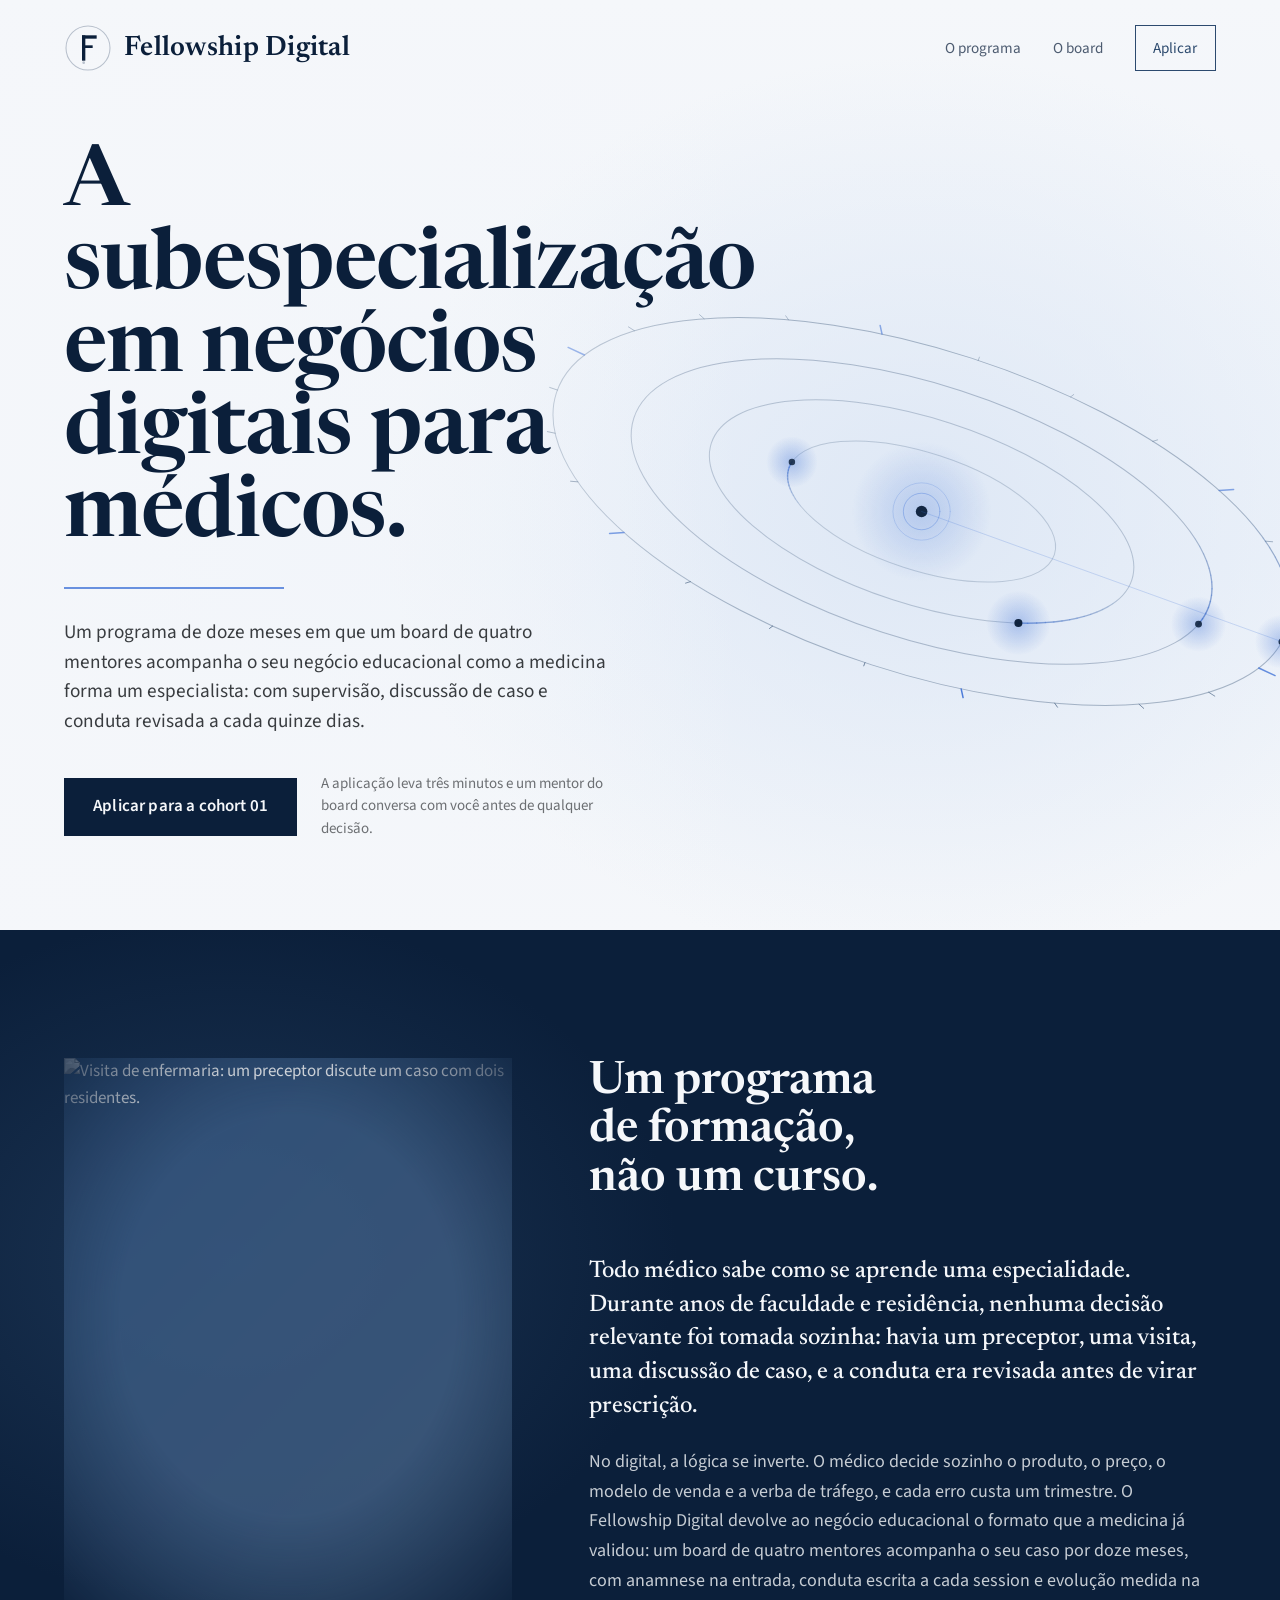
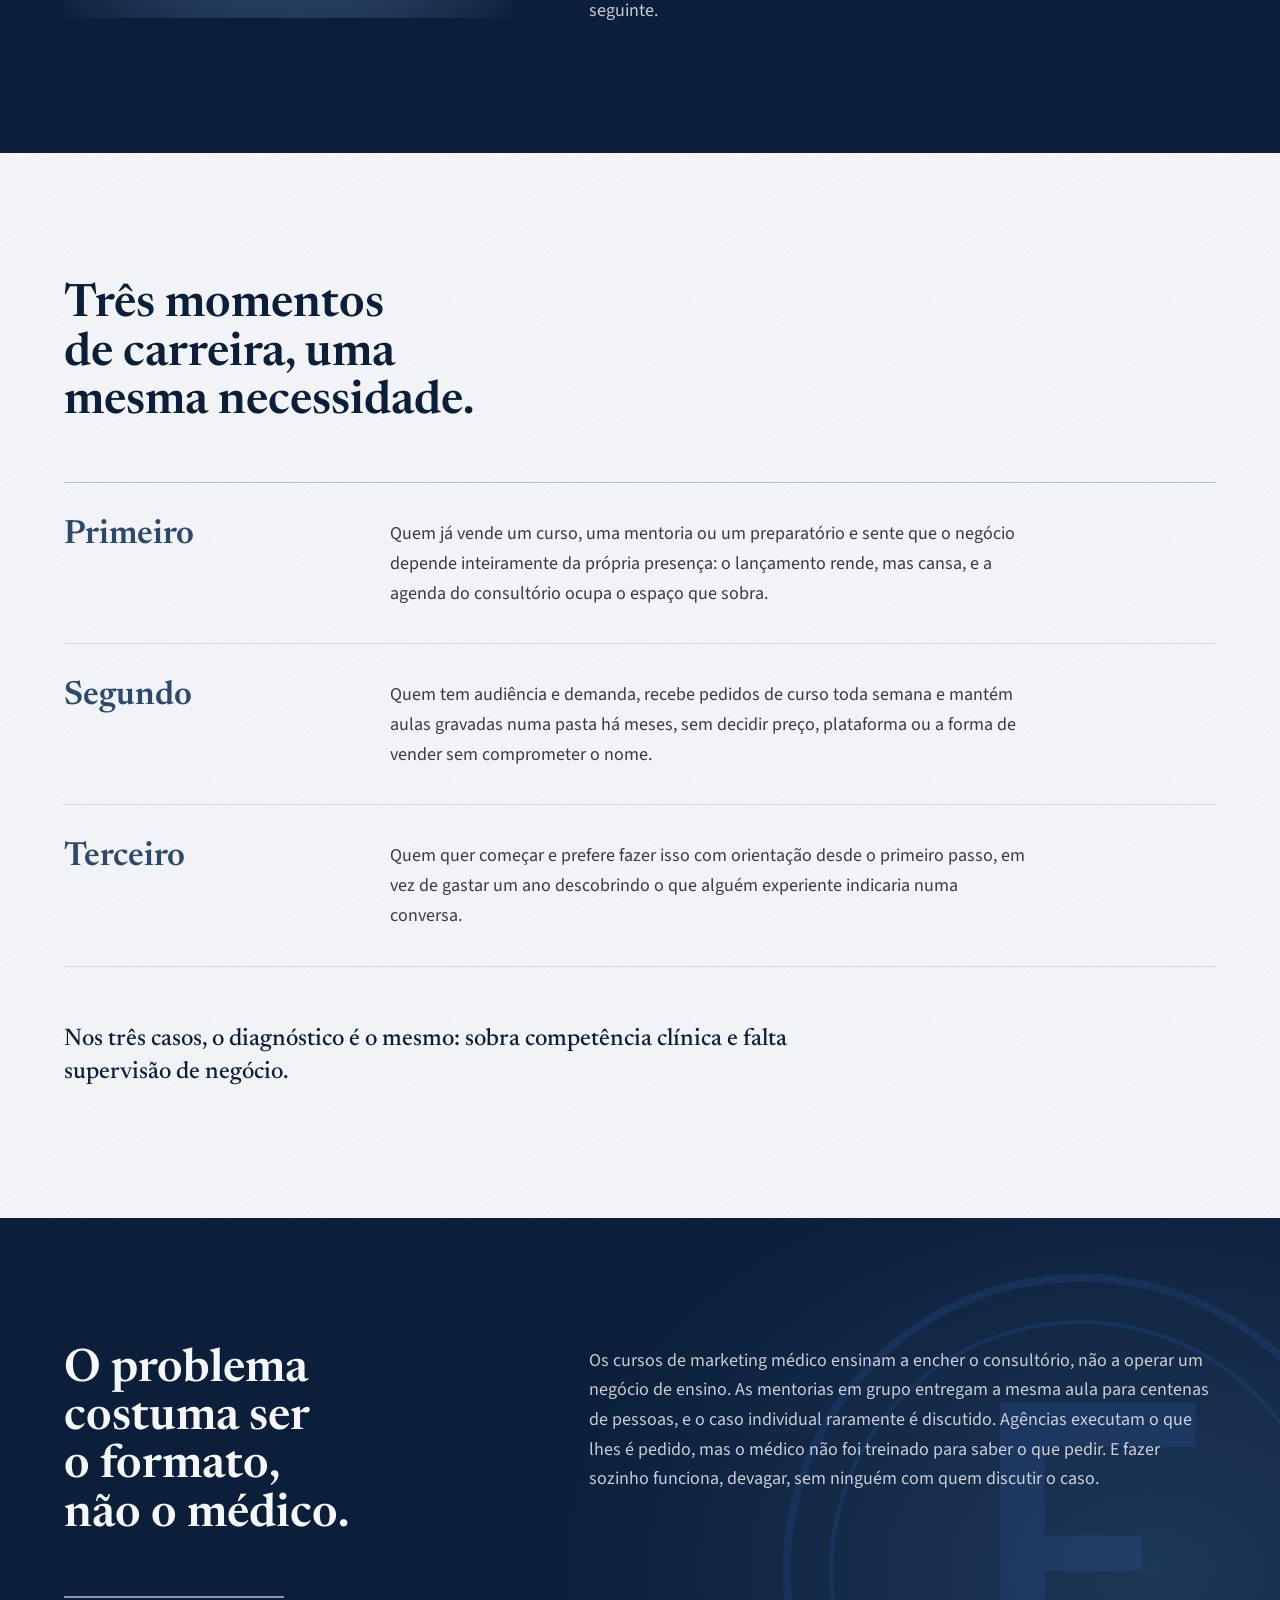
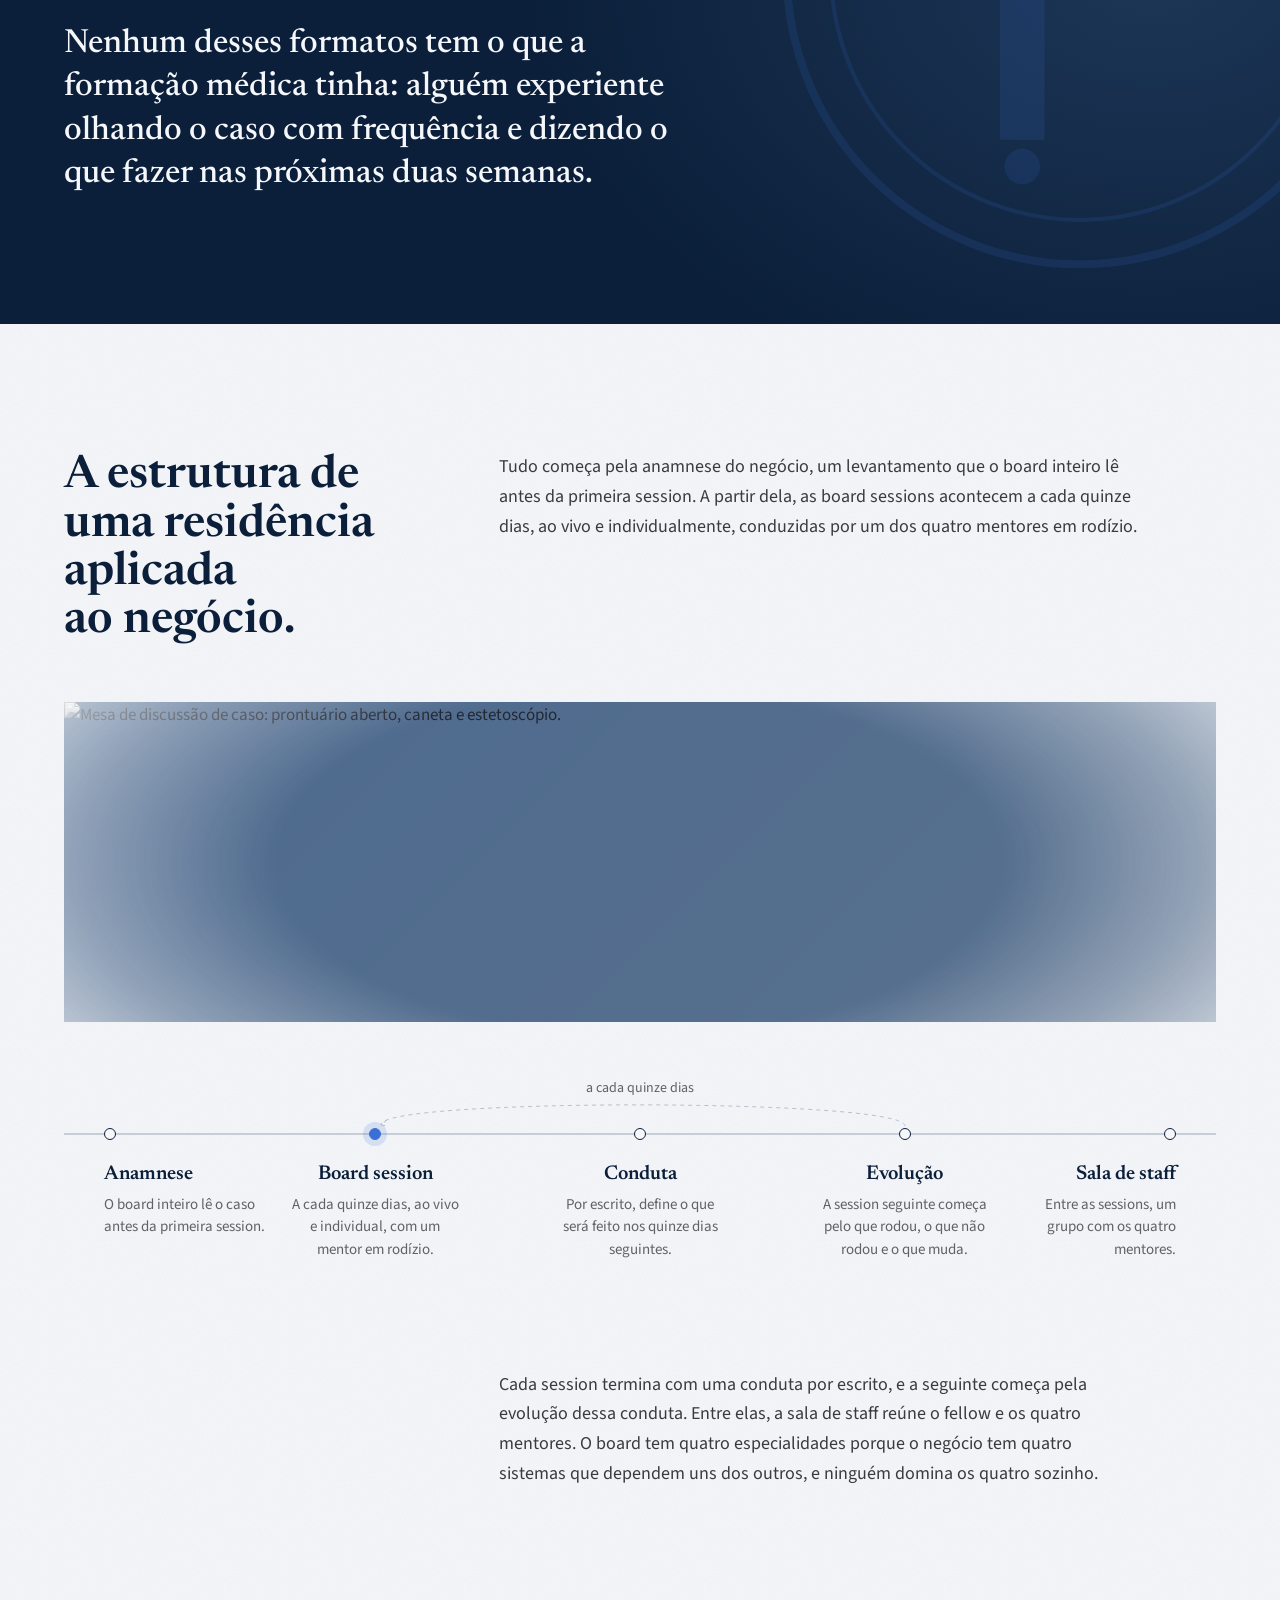
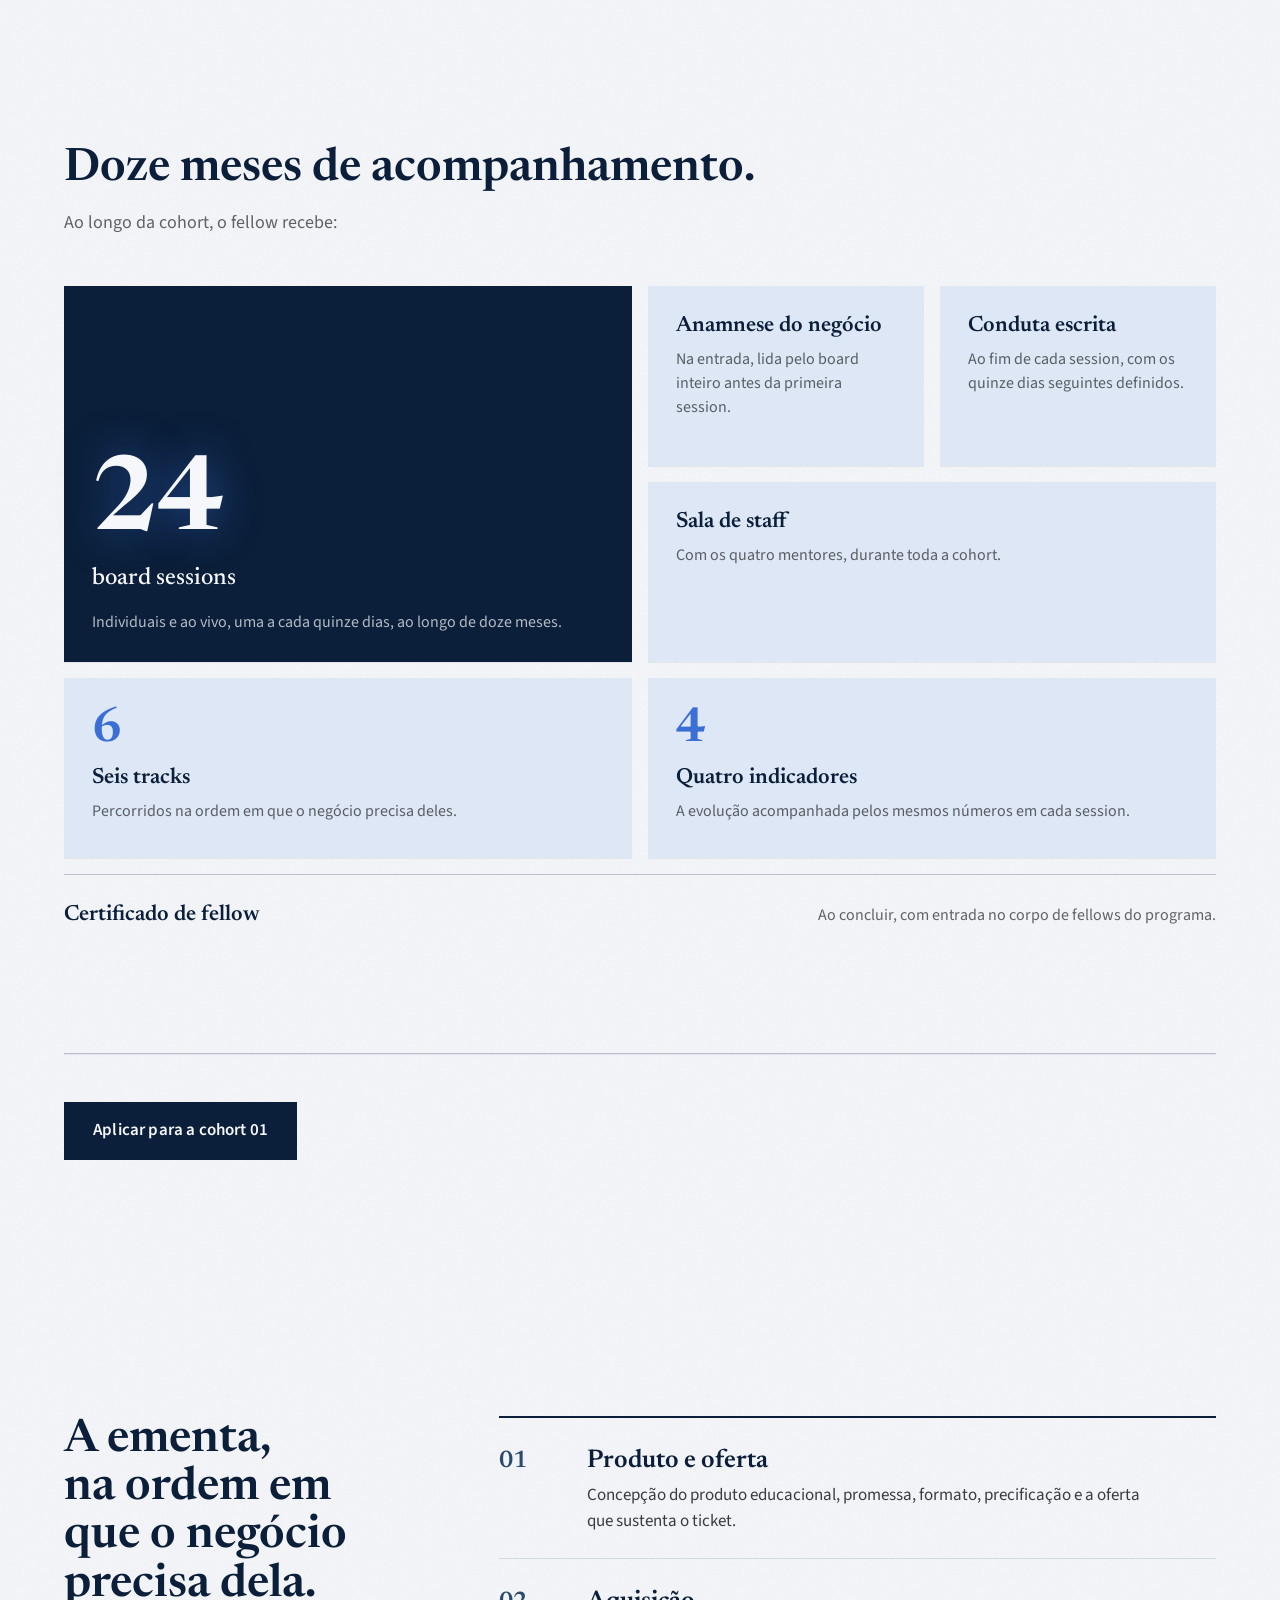
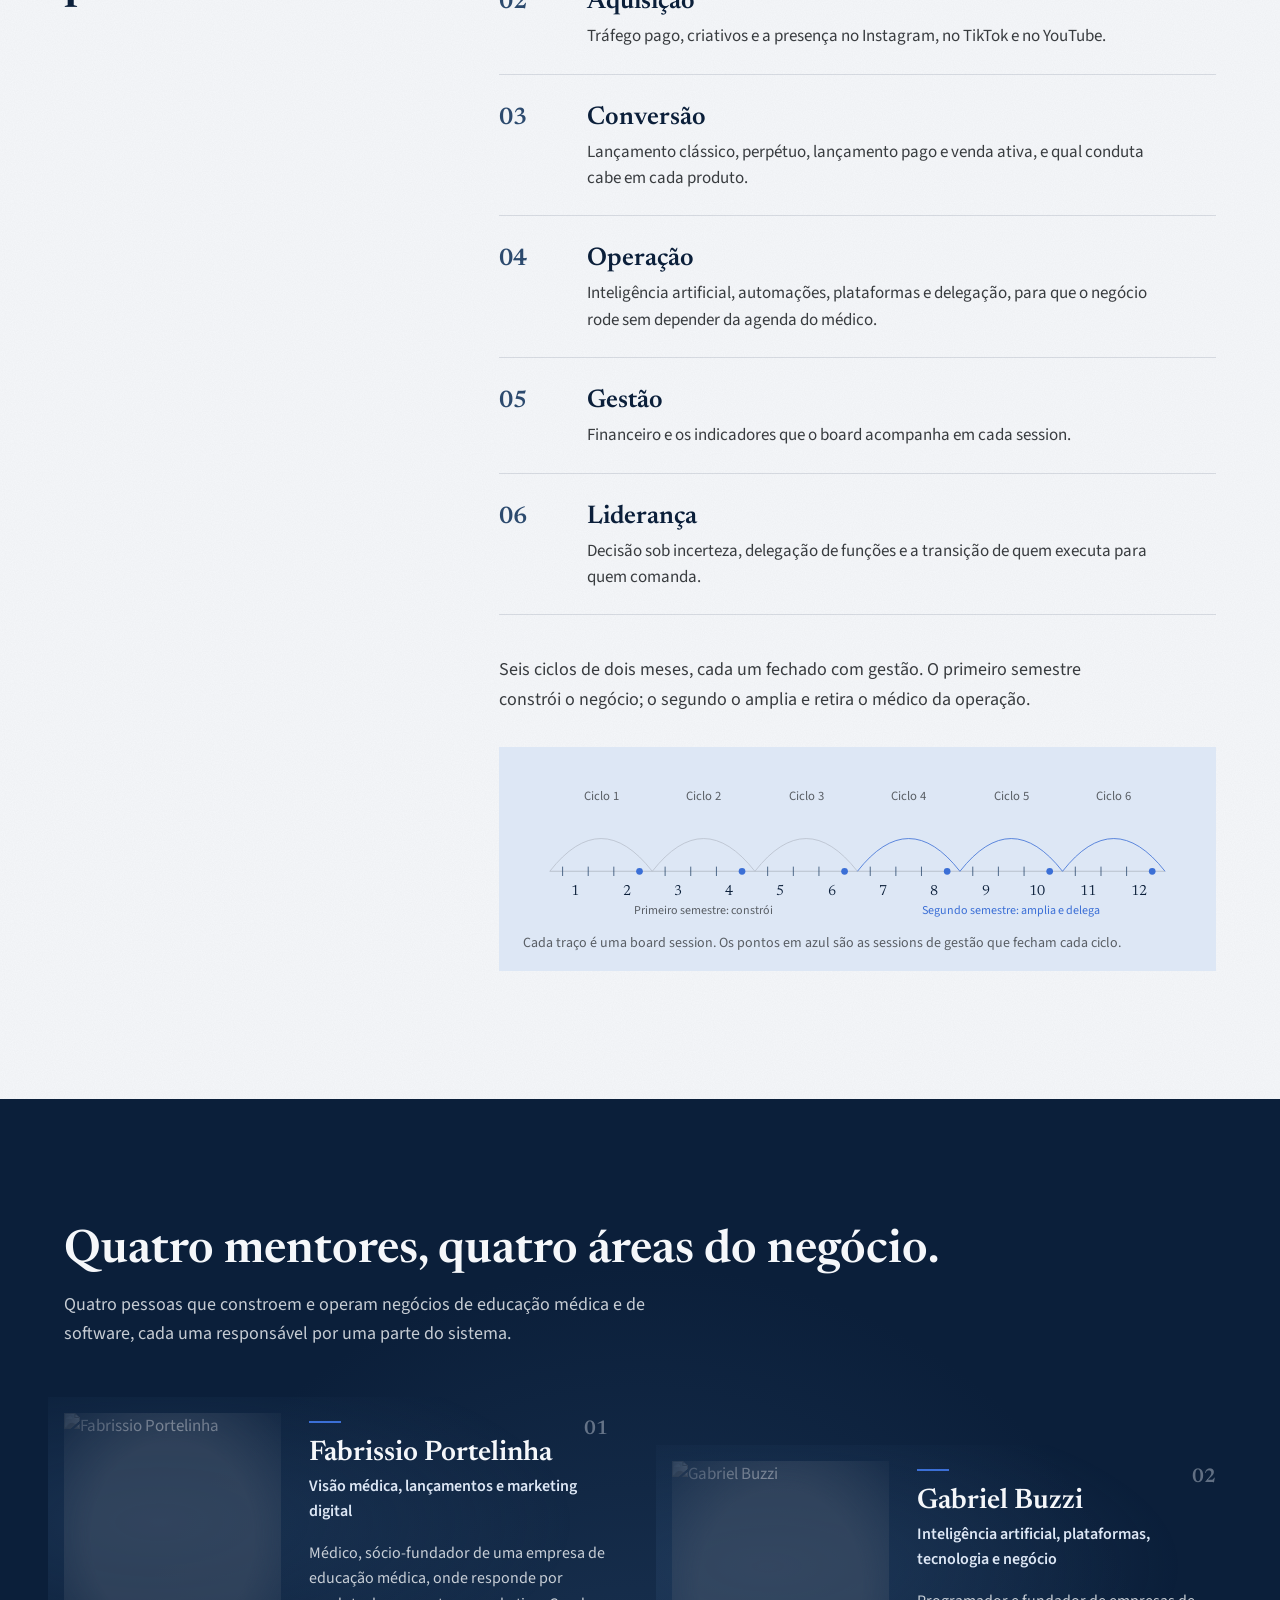
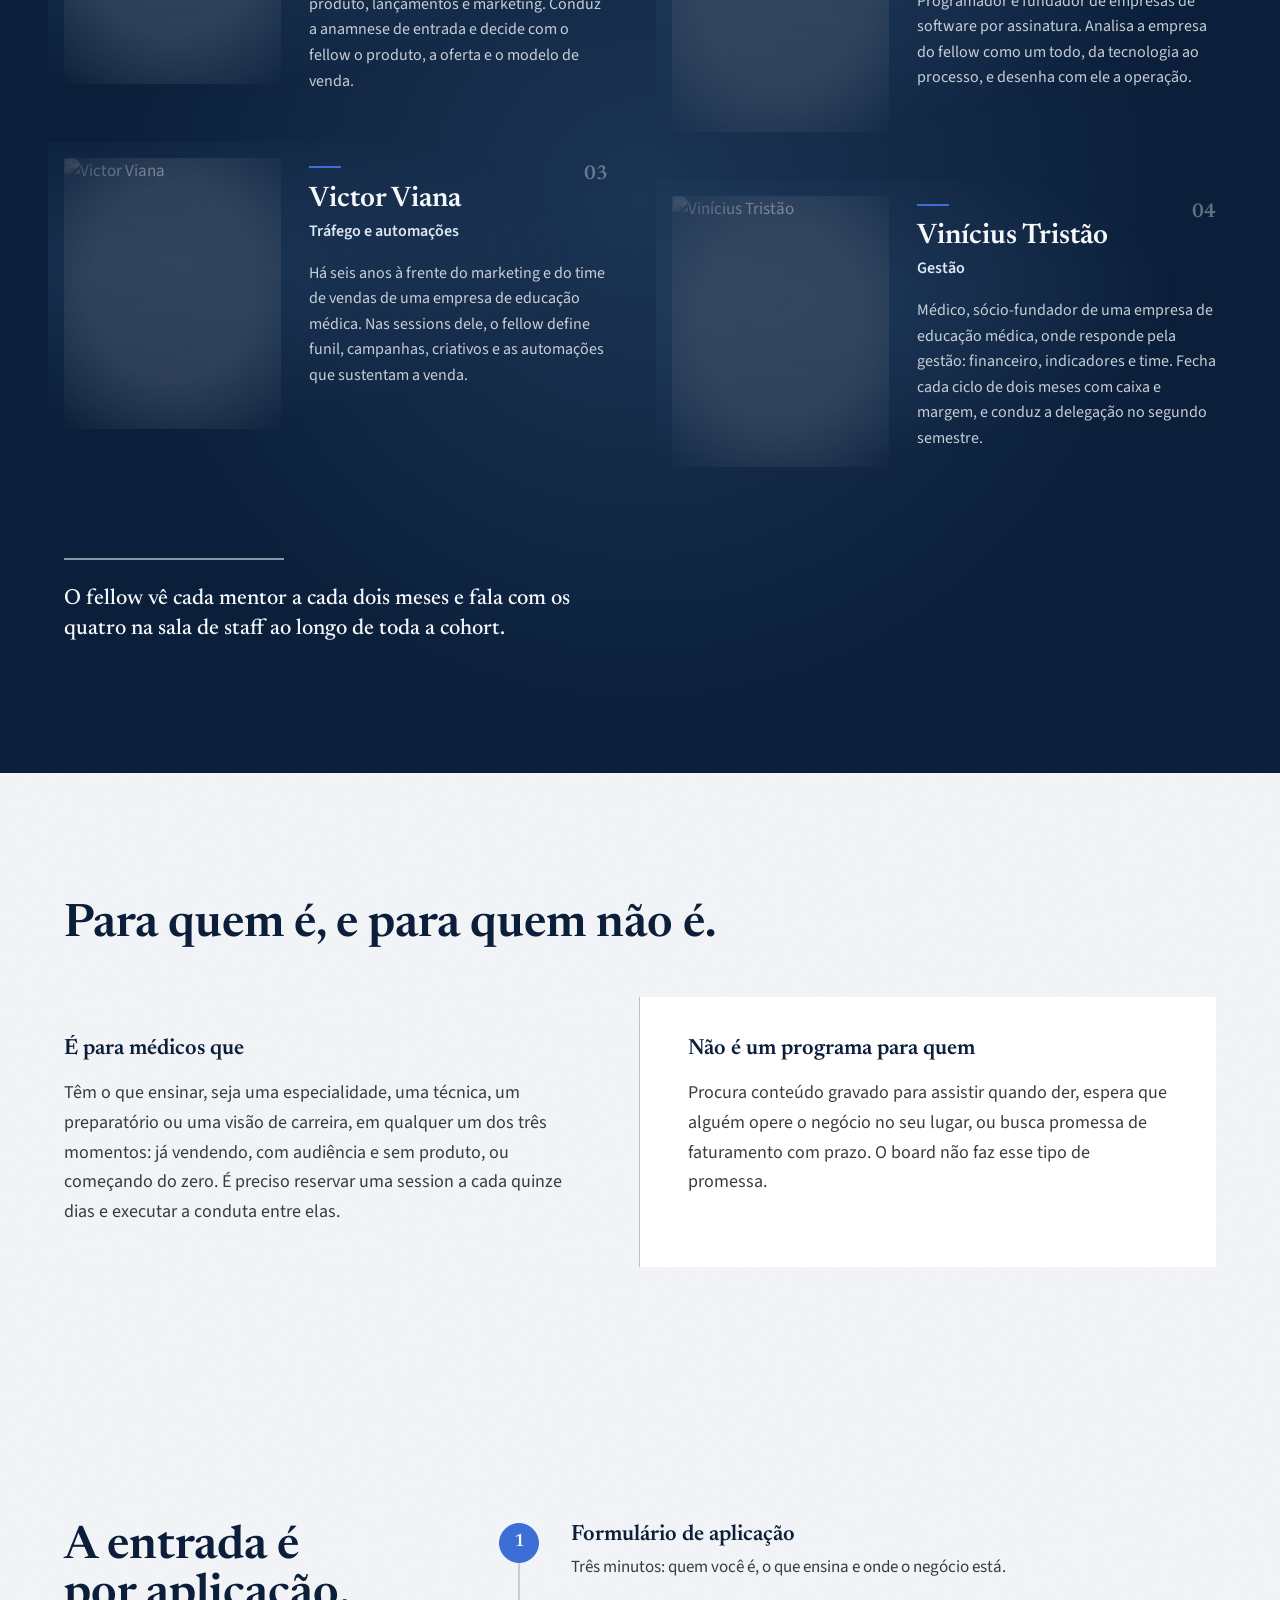
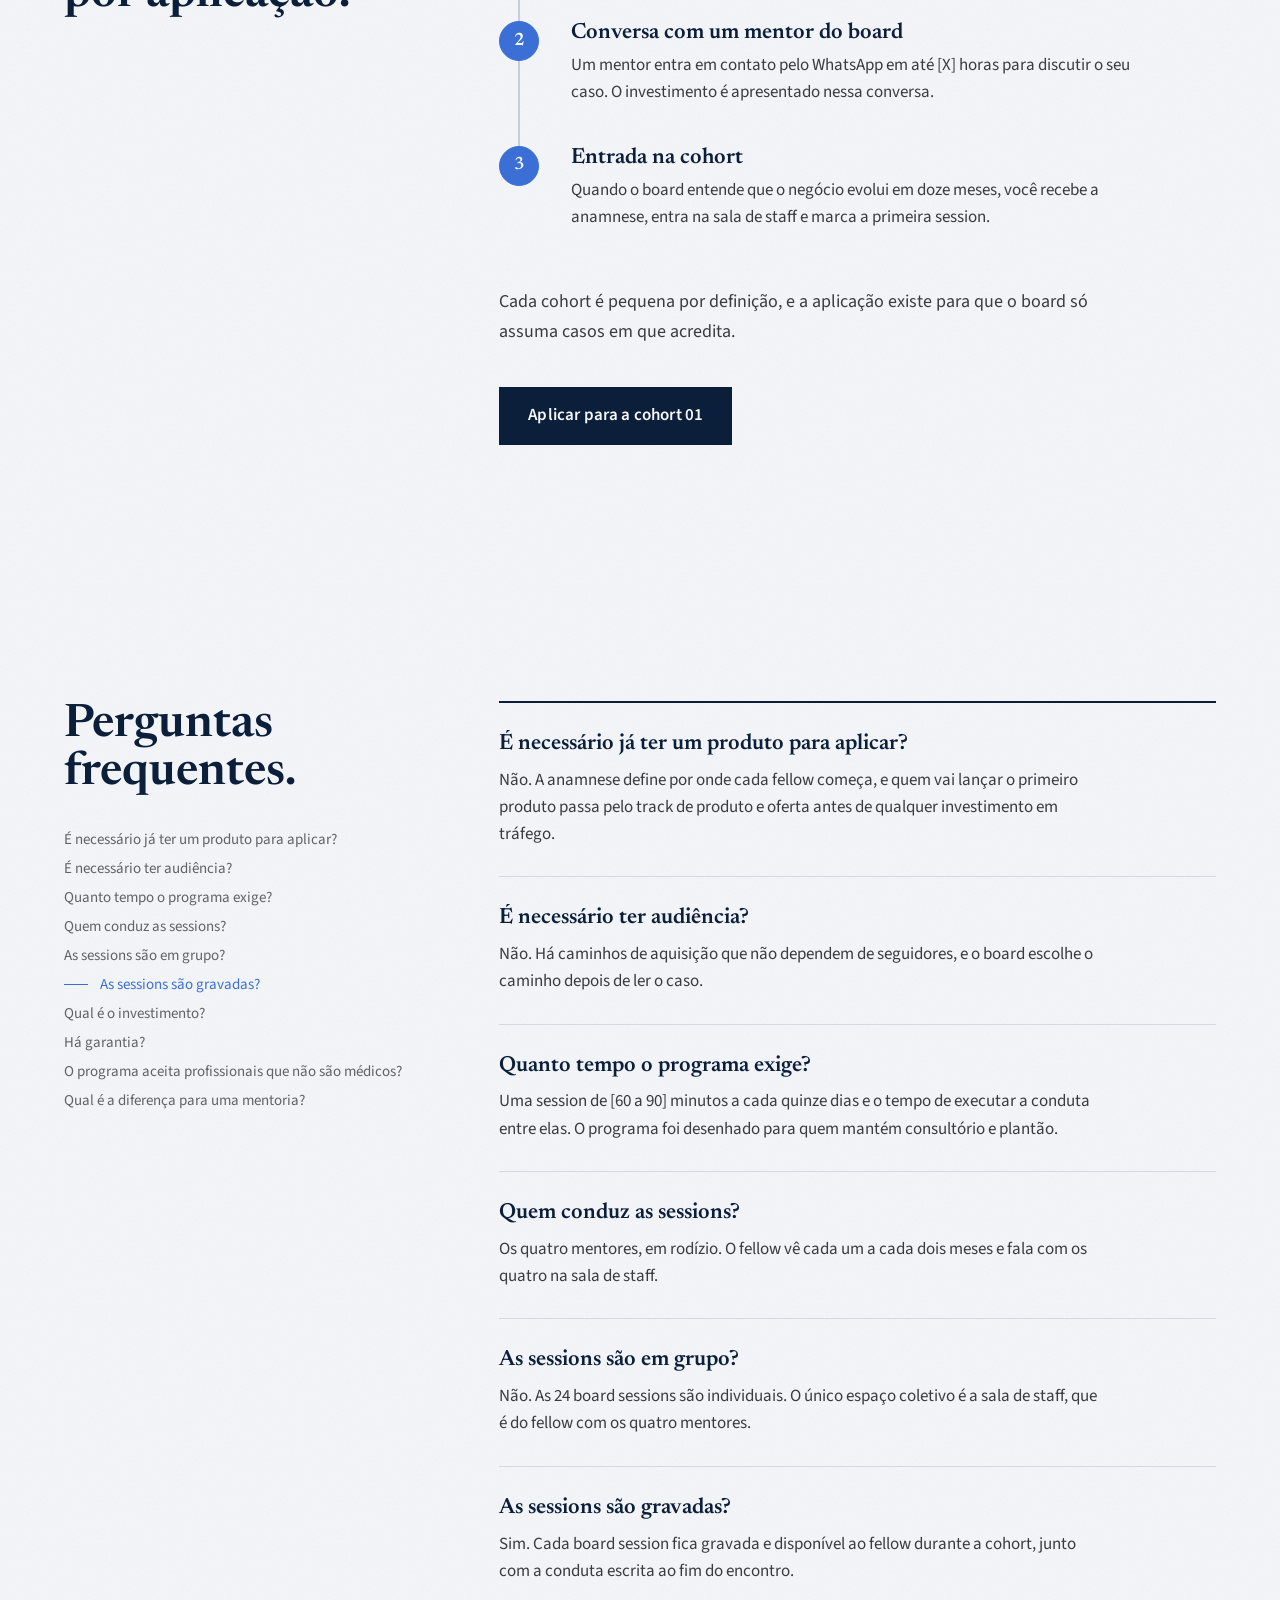
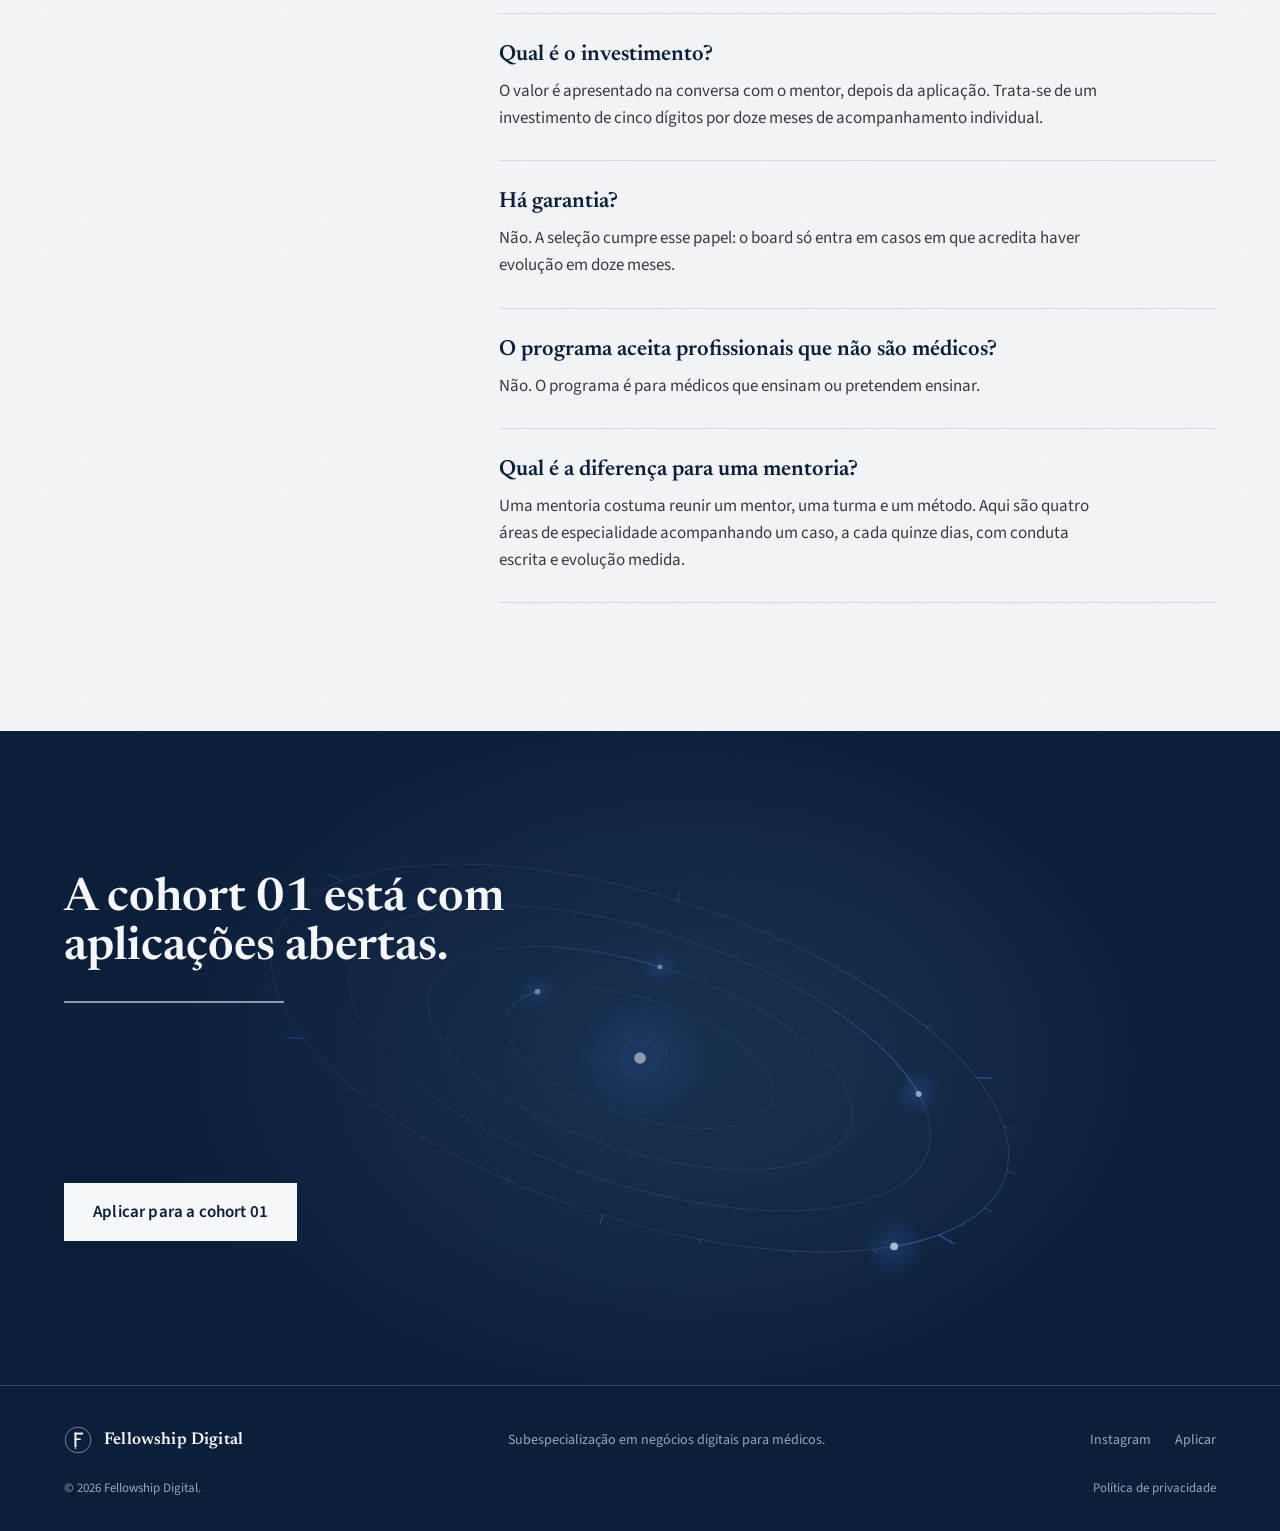
==== index.html @ e6395885 "Mobile: hero claro e apresentação escura, órbitas maiores, ementa sem vazamento, fotos do board inte" ====
<!DOCTYPE html>
<html lang="pt-BR">
<head>
  <meta charset="UTF-8">
  <meta name="viewport" content="width=device-width, initial-scale=1.0">

  <title>Fellowship Digital | Subespecialização em negócios digitais para médicos</title>
  <meta name="description" content="Programa de doze meses em que um board de quatro mentores acompanha o seu negócio educacional a cada quinze dias. Aplicações abertas para a cohort 01.">

  <meta property="og:title" content="Fellowship Digital | Subespecialização em negócios digitais para médicos">
  <meta property="og:description" content="Programa de doze meses em que um board de quatro mentores acompanha o seu negócio educacional a cada quinze dias. Aplicações abertas para a cohort 01.">
  <meta property="og:type" content="website">
  <meta property="og:image" content="">
  <meta property="og:url" content="https://fellowshipdigital.com.br/">
  <link rel="canonical" href="https://fellowshipdigital.com.br/">

  <link rel="icon" type="image/svg+xml" href="/favicon.svg">
  <link rel="apple-touch-icon" href="/apple-touch-icon.png">
  <meta name="theme-color" content="#0B1F3A">

  <link rel="preconnect" href="https://fonts.googleapis.com">
  <link rel="preconnect" href="https://fonts.gstatic.com" crossorigin>
  <link href="https://fonts.googleapis.com/css2?family=Newsreader:wght@500;600&family=Source+Sans+3:wght@400;600&display=swap" rel="stylesheet">

  <link rel="preconnect" href="https://unpkg.com" crossorigin>
  <link rel="preconnect" href="https://cdn.jsdelivr.net" crossorigin>

  <link href="https://unpkg.com/aos@2.3.4/dist/aos.css" rel="stylesheet">
  <link rel="stylesheet" href="https://cdn.jsdelivr.net/npm/intl-tel-input@24.6.0/build/css/intlTelInput.css">

  <link rel="stylesheet" href="/pagina-aplicacao/style.css">

  <script src="https://unpkg.com/aos@2.3.4/dist/aos.js" defer></script>
  <script src="https://cdn.jsdelivr.net/npm/intl-tel-input@24.6.0/build/js/intlTelInput.min.js" defer></script>
  <script src="/pagina-aplicacao/script.js" defer></script>
  <script src="/pagina-aplicacao/orbits.js" defer></script>
</head>
<body>

  <!--
    ESTRUTURA DA PAGINA
    ===================
    1 Hero com topbar integrada (orbitas do board em canvas, orbits.js)
    2 Apresentacao (foto da visita dissolvida + prosa, 5/7)
    3 Para quem (ledger, fundo cinza-azulado com grao)
    4 Formatos habituais (marinho, marca d'agua azul)
    5 Como funciona (faixa de foto + timeline do ciclo)
    6 O que recebe (bento)
    7 Tracks (tabela de ementa + diagrama de 12 meses em SVG)
    8 Board (fichas com fotos dissolvidas, ordem alfabetica)
    9 Criterios (fundo cinza-azulado)
    10 Experiencia (oculta ate os numeros existirem)
    11 Processo (linha vertical)
    12 FAQ (indice editorial)
    13 Final (orbitas do board)
    14 Rodape
    Imagens via Netlify CDN. Fontes: Newsreader + Source Sans 3.
  -->

  <main>

    <!-- 1. HERO (topbar integrada) -->
    <section class="hero" id="inicio">
      <canvas class="orbits" data-orbits data-theme="light" aria-hidden="true"></canvas>
      <header class="topbar">
          <div class="topbar__inner">
            <a href="/" class="brand brand--large" aria-label="Fellowship Digital">
              <svg class="brand__mark" viewBox="0 0 72 72" aria-hidden="true">
                <circle cx="36" cy="36" r="33" fill="none" stroke="currentColor" stroke-width="1.6"></circle>
                <rect x="27" y="17" width="5" height="38" fill="currentColor"></rect>
                <rect x="27" y="17" width="22" height="5" fill="currentColor"></rect>
                <rect x="27" y="32" width="16" height="4" fill="currentColor"></rect>
                <circle cx="29.5" cy="58" r="2" fill="currentColor"></circle>
              </svg>
              <span class="brand__name">Fellowship Digital</span>
            </a>
            <nav class="topbar__nav" aria-label="Principal">
              <a href="#programa">O programa</a>
              <a href="#board">O board</a>
              <a href="/aplicar/" class="topbar__cta">Aplicar</a>
            </nav>
          </div>
        </header>
      
      <div class="hero__inner">
        <div class="hero__copy">
          <h1 class="hero__title">A subespecialização em negócios digitais para médicos.</h1>
          <svg class="hero__rule" width="220" height="4" viewBox="0 0 220 4" aria-hidden="true">
            <line class="hero__rule-line" x1="0" y1="2" x2="220" y2="2" stroke="currentColor" stroke-width="1.5"></line>
          </svg>
          <p class="hero__lead">Um programa de doze meses em que um board de quatro mentores acompanha o seu negócio educacional como a medicina forma um especialista: com supervisão, discussão de caso e conduta revisada a cada quinze dias.</p>
          <div class="hero__action">
            <a href="/aplicar/" class="btn btn--dark">Aplicar para a cohort 01</a>
            <p class="hero__support">A aplicação leva três minutos e um mentor do board conversa com você antes de qualquer decisão.</p>
          </div>
        </div>
      </div>
    </section>

    <!-- 2. APRESENTACAO -->
    <section class="apresentacao grain" id="programa">
      <div class="container apresentacao__inner">
        <figure class="apresentacao__figure duo fade fade--portrait" data-aos="fade-up">
          <img src="/.netlify/images?url=/images/apresentacao-visita.jpg&w=900&q=80" width="900" height="1117" alt="Visita de enfermaria: um preceptor discute um caso com dois residentes." loading="lazy">
        </figure>
        <div class="apresentacao__text">
          <h2 class="apresentacao__title" data-aos="fade-up">Um programa de formação, não um curso.</h2>
          <p class="apresentacao__lede" data-aos="fade-up" data-aos-delay="80">Todo médico sabe como se aprende uma especialidade. Durante anos de faculdade e residência, nenhuma decisão relevante foi tomada sozinha: havia um preceptor, uma visita, uma discussão de caso, e a conduta era revisada antes de virar prescrição.</p>
          <p data-aos="fade-up" data-aos-delay="160">No digital, a lógica se inverte. O médico decide sozinho o produto, o preço, o modelo de venda e a verba de tráfego, e cada erro custa um trimestre. O Fellowship Digital devolve ao negócio educacional o formato que a medicina já validou: um board de quatro mentores acompanha o seu caso por doze meses, com anamnese na entrada, conduta escrita a cada session e evolução medida na seguinte.</p>
        </div>
      </div>
    </section>

    <!-- 3. PARA QUEM -->
    <section class="momentos bg-apoio grain" id="para-quem">
      <div class="container">
        <div class="momentos__head" data-aos="fade-up">
          <h2 class="momentos__title">Três momentos de carreira, uma mesma necessidade.</h2>
        </div>

        <div class="ledger">
          <div class="ledger__row" data-aos="fade-up" data-draw>
            <p class="ledger__ordinal">Primeiro</p>
            <p class="ledger__text">Quem já vende um curso, uma mentoria ou um preparatório e sente que o negócio depende inteiramente da própria presença: o lançamento rende, mas cansa, e a agenda do consultório ocupa o espaço que sobra.</p>
          </div>
          <div class="ledger__row" data-aos="fade-up" data-aos-delay="100" data-draw>
            <p class="ledger__ordinal">Segundo</p>
            <p class="ledger__text">Quem tem audiência e demanda, recebe pedidos de curso toda semana e mantém aulas gravadas numa pasta há meses, sem decidir preço, plataforma ou a forma de vender sem comprometer o nome.</p>
          </div>
          <div class="ledger__row" data-aos="fade-up" data-aos-delay="200" data-draw>
            <p class="ledger__ordinal">Terceiro</p>
            <p class="ledger__text">Quem quer começar e prefere fazer isso com orientação desde o primeiro passo, em vez de gastar um ano descobrindo o que alguém experiente indicaria numa conversa.</p>
          </div>
        </div>

        <p class="momentos__close lede" data-aos="fade-up">Nos três casos, o diagnóstico é o mesmo: sobra competência clínica e falta supervisão de negócio.</p>
      </div>
    </section>

    <!-- 4. FORMATOS HABITUAIS -->
    <section class="formatos grain" id="formatos">
      <svg class="formatos__marca" viewBox="0 0 72 72" aria-hidden="true">
        <circle cx="36" cy="36" r="33" fill="none" stroke="currentColor" stroke-width="0.9"></circle>
        <circle cx="36" cy="36" r="28" fill="none" stroke="currentColor" stroke-width="0.45"></circle>
        <rect x="27" y="17" width="5" height="38" fill="currentColor"></rect>
        <rect x="27" y="17" width="22" height="5" fill="currentColor"></rect>
        <rect x="27" y="32" width="16" height="4" fill="currentColor"></rect>
        <circle cx="29.5" cy="58" r="2" fill="currentColor"></circle>
      </svg>
      <div class="container">
        <div class="formatos__grid">
          <h2 class="formatos__title" data-aos="fade-up">O problema costuma ser o formato, não o médico.</h2>
          <p class="formatos__text" data-aos="fade-up" data-aos-delay="100">Os cursos de marketing médico ensinam a encher o consultório, não a operar um negócio de ensino. As mentorias em grupo entregam a mesma aula para centenas de pessoas, e o caso individual raramente é discutido. Agências executam o que lhes é pedido, mas o médico não foi treinado para saber o que pedir. E fazer sozinho funciona, devagar, sem ninguém com quem discutir o caso.</p>
        </div>
        <div class="formatos__close" data-aos="fade-up" data-aos-delay="200">
          <svg class="rule rule--prata" width="220" height="4" viewBox="0 0 220 4" aria-hidden="true" data-draw>
            <line class="rule__line" x1="0" y1="2" x2="220" y2="2" stroke="currentColor" stroke-width="1.5"></line>
          </svg>
          <p class="formatos__quote">Nenhum desses formatos tem o que a formação médica tinha: alguém experiente olhando o caso com frequência e dizendo o que fazer nas próximas duas semanas.</p>
        </div>
      </div>
    </section>

    <!-- 5. COMO FUNCIONA -->
    <section class="ciclo grain" id="como-funciona">
      <div class="container">
        <div class="ciclo__head">
          <h2 class="ciclo__title" data-aos="fade-up">A estrutura de uma residência aplicada ao negócio.</h2>
          <p class="ciclo__intro" data-aos="fade-up" data-aos-delay="100">Tudo começa pela anamnese do negócio, um levantamento que o board inteiro lê antes da primeira session. A partir dela, as board sessions acontecem a cada quinze dias, ao vivo e individualmente, conduzidas por um dos quatro mentores em rodízio.</p>
        </div>

        <figure class="ciclo__photo duo fade fade--band" data-aos="fade-up">
          <img src="/.netlify/images?url=/images/ciclo-mesa.jpg&w=1600&q=80" width="1600" height="900" alt="Mesa de discussão de caso: prontuário aberto, caneta e estetoscópio." loading="lazy">
        </figure>

        <div class="timeline" data-timeline>
          <svg class="timeline__svg" aria-hidden="true">
            <line class="timeline__base" x1="0" y1="48" x2="0" y2="48"></line>
            <path class="timeline__arc" d=""></path>
            <text class="timeline__arc-label" x="0" y="0">a cada quinze dias</text>
          </svg>
          <ol class="timeline__list">
            <li class="timeline__item timeline__item--1">
              <span class="timeline__dot" aria-hidden="true"></span>
              <p class="timeline__name">Anamnese</p>
              <p class="timeline__desc">O board inteiro lê o caso antes da primeira session.</p>
            </li>
            <li class="timeline__item timeline__item--2 timeline__item--filled">
              <span class="timeline__dot" aria-hidden="true"></span>
              <p class="timeline__name">Board session</p>
              <p class="timeline__desc">A cada quinze dias, ao vivo e individual, com um mentor em rodízio.</p>
            </li>
            <li class="timeline__item timeline__item--3">
              <span class="timeline__dot" aria-hidden="true"></span>
              <p class="timeline__name">Conduta</p>
              <p class="timeline__desc">Por escrito, define o que será feito nos quinze dias seguintes.</p>
            </li>
            <li class="timeline__item timeline__item--4">
              <span class="timeline__dot" aria-hidden="true"></span>
              <p class="timeline__name">Evolução</p>
              <p class="timeline__desc">A session seguinte começa pelo que rodou, o que não rodou e o que muda.</p>
              <p class="timeline__mobile-note">a cada quinze dias</p>
            </li>
            <li class="timeline__item timeline__item--5">
              <span class="timeline__dot" aria-hidden="true"></span>
              <p class="timeline__name">Sala de staff</p>
              <p class="timeline__desc">Entre as sessions, um grupo com os quatro mentores.</p>
            </li>
          </ol>
        </div>

        <div class="ciclo__after">
          <p data-aos="fade-up">Cada session termina com uma conduta por escrito, e a seguinte começa pela evolução dessa conduta. Entre elas, a sala de staff reúne o fellow e os quatro mentores. O board tem quatro especialidades porque o negócio tem quatro sistemas que dependem uns dos outros, e ninguém domina os quatro sozinho.</p>
        </div>
      </div>
    </section>

    <!-- 6. O QUE RECEBE -->
    <section class="recebe grain" id="entregas">
      <div class="container">
        <div class="recebe__head" data-aos="fade-up">
          <h2 class="recebe__title">Doze meses de acompanhamento.</h2>
          <p class="recebe__intro">Ao longo da cohort, o fellow recebe:</p>
        </div>

        <div class="bento">
          <article class="bento__cell bento__cell--sessions" data-aos="fade-up" data-aos-delay="80">
            <p class="bento__big" data-count="24">0</p>
            <p class="bento__big-label">board sessions</p>
            <p class="bento__desc">Individuais e ao vivo, uma a cada quinze dias, ao longo de doze meses.</p>
          </article>
          <article class="bento__cell bento__cell--anamnese" data-aos="fade-up">
            <h3 class="bento__name">Anamnese do negócio</h3>
            <p class="bento__desc">Na entrada, lida pelo board inteiro antes da primeira session.</p>
          </article>
          <article class="bento__cell bento__cell--conduta" data-aos="fade-up" data-aos-delay="160">
            <h3 class="bento__name">Conduta escrita</h3>
            <p class="bento__desc">Ao fim de cada session, com os quinze dias seguintes definidos.</p>
          </article>
          <article class="bento__cell bento__cell--staff" data-aos="fade-up" data-aos-delay="240">
            <h3 class="bento__name">Sala de staff</h3>
            <p class="bento__desc">Com os quatro mentores, durante toda a cohort.</p>
          </article>
          <article class="bento__cell bento__cell--tracks" data-aos="fade-up" data-aos-delay="320">
            <p class="bento__num">6</p>
            <h3 class="bento__name">Seis tracks</h3>
            <p class="bento__desc">Percorridos na ordem em que o negócio precisa deles.</p>
          </article>
          <article class="bento__cell bento__cell--kpis" data-aos="fade-up" data-aos-delay="320">
            <p class="bento__num">4</p>
            <h3 class="bento__name">Quatro indicadores</h3>
            <p class="bento__desc">A evolução acompanhada pelos mesmos números em cada session.</p>
          </article>
          <article class="bento__cell bento__cell--certificado" data-aos="fade-up" data-aos-delay="400">
            <h3 class="bento__name">Certificado de fellow</h3>
            <p class="bento__desc">Ao concluir, com entrada no corpo de fellows do programa.</p>
          </article>
        </div>

        <div class="recebe__cta" data-aos="fade-up">
          <a href="/aplicar/" class="btn btn--dark">Aplicar para a cohort 01</a>
        </div>
      </div>
    </section>

    <!-- 7. TRACKS -->
    <section class="tracks bg-apoio grain" id="tracks">
      <div class="container tracks__inner">
        <div class="tracks__aside">
          <h2 class="tracks__title">A ementa, na ordem em que o negócio precisa dela.</h2>
        </div>

        <div class="tracks__body">
          <ol class="ementa">
            <li class="ementa__row" data-aos="fade-up">
              <span class="ementa__num">01</span>
              <div>
                <h3 class="ementa__name">Produto e oferta</h3>
                <p class="ementa__desc">Concepção do produto educacional, promessa, formato, precificação e a oferta que sustenta o ticket.</p>
              </div>
            </li>
            <li class="ementa__row" data-aos="fade-up" data-aos-delay="70">
              <span class="ementa__num">02</span>
              <div>
                <h3 class="ementa__name">Aquisição</h3>
                <p class="ementa__desc">Tráfego pago, criativos e a presença no Instagram, no TikTok e no YouTube.</p>
              </div>
            </li>
            <li class="ementa__row" data-aos="fade-up" data-aos-delay="140">
              <span class="ementa__num">03</span>
              <div>
                <h3 class="ementa__name">Conversão</h3>
                <p class="ementa__desc">Lançamento clássico, perpétuo, lançamento pago e venda ativa, e qual conduta cabe em cada produto.</p>
              </div>
            </li>
            <li class="ementa__row" data-aos="fade-up" data-aos-delay="210">
              <span class="ementa__num">04</span>
              <div>
                <h3 class="ementa__name">Operação</h3>
                <p class="ementa__desc">Inteligência artificial, automações, plataformas e delegação, para que o negócio rode sem depender da agenda do médico.</p>
              </div>
            </li>
            <li class="ementa__row" data-aos="fade-up" data-aos-delay="280">
              <span class="ementa__num">05</span>
              <div>
                <h3 class="ementa__name">Gestão</h3>
                <p class="ementa__desc">Financeiro e os indicadores que o board acompanha em cada session.</p>
              </div>
            </li>
            <li class="ementa__row" data-aos="fade-up" data-aos-delay="320">
              <span class="ementa__num">06</span>
              <div>
                <h3 class="ementa__name">Liderança</h3>
                <p class="ementa__desc">Decisão sob incerteza, delegação de funções e a transição de quem executa para quem comanda.</p>
              </div>
            </li>
          </ol>

          <p class="tracks__close" data-aos="fade-up">Seis ciclos de dois meses, cada um fechado com gestão. O primeiro semestre constrói o negócio; o segundo o amplia e retira o médico da operação.</p>

          <div class="ciclos" data-ciclos>
            <div class="ciclos__scroll">
            <svg class="ciclos__svg" viewBox="0 0 1000 224" role="img" aria-label="Doze meses em seis ciclos de dois meses, com uma session de gestão ao fim de cada ciclo">
              <line class="ciclos__axis" x1="40" y1="150" x2="960" y2="150" pathLength="1"></line>
            <path class="ciclos__arc" d="M 40.0 150 Q 116.7 52 193.3 150" pathLength="1"></path>
            <text class="ciclos__label" x="116.7" y="44" text-anchor="middle"><tspan class="ciclos__full">Ciclo 1</tspan><tspan class="ciclos__short">1</tspan></text>
            <path class="ciclos__arc" d="M 193.3 150 Q 270.0 52 346.7 150" pathLength="1"></path>
            <text class="ciclos__label" x="270.0" y="44" text-anchor="middle"><tspan class="ciclos__full">Ciclo 2</tspan><tspan class="ciclos__short">2</tspan></text>
            <path class="ciclos__arc" d="M 346.7 150 Q 423.3 52 500.0 150" pathLength="1"></path>
            <text class="ciclos__label" x="423.3" y="44" text-anchor="middle"><tspan class="ciclos__full">Ciclo 3</tspan><tspan class="ciclos__short">3</tspan></text>
            <path class="ciclos__arc ciclos__arc--2" d="M 500.0 150 Q 576.7 52 653.3 150" pathLength="1"></path>
            <text class="ciclos__label" x="576.7" y="44" text-anchor="middle"><tspan class="ciclos__full">Ciclo 4</tspan><tspan class="ciclos__short">4</tspan></text>
            <path class="ciclos__arc ciclos__arc--2" d="M 653.3 150 Q 730.0 52 806.7 150" pathLength="1"></path>
            <text class="ciclos__label" x="730.0" y="44" text-anchor="middle"><tspan class="ciclos__full">Ciclo 5</tspan><tspan class="ciclos__short">5</tspan></text>
            <path class="ciclos__arc ciclos__arc--2" d="M 806.7 150 Q 883.3 52 960.0 150" pathLength="1"></path>
            <text class="ciclos__label" x="883.3" y="44" text-anchor="middle"><tspan class="ciclos__full">Ciclo 6</tspan><tspan class="ciclos__short">6</tspan></text>
            <line class="ciclos__tick" x1="59.2" y1="143" x2="59.2" y2="157" style="--i:0"></line>
            <line class="ciclos__tick" x1="97.5" y1="143" x2="97.5" y2="157" style="--i:1"></line>
            <line class="ciclos__tick" x1="135.8" y1="143" x2="135.8" y2="157" style="--i:2"></line>
            <circle class="ciclos__gestao" cx="174.2" cy="150" r="5" style="--i:3"></circle>
            <line class="ciclos__tick" x1="212.5" y1="143" x2="212.5" y2="157" style="--i:4"></line>
            <line class="ciclos__tick" x1="250.8" y1="143" x2="250.8" y2="157" style="--i:5"></line>
            <line class="ciclos__tick" x1="289.2" y1="143" x2="289.2" y2="157" style="--i:6"></line>
            <circle class="ciclos__gestao" cx="327.5" cy="150" r="5" style="--i:7"></circle>
            <line class="ciclos__tick" x1="365.8" y1="143" x2="365.8" y2="157" style="--i:8"></line>
            <line class="ciclos__tick" x1="404.2" y1="143" x2="404.2" y2="157" style="--i:9"></line>
            <line class="ciclos__tick" x1="442.5" y1="143" x2="442.5" y2="157" style="--i:10"></line>
            <circle class="ciclos__gestao" cx="480.8" cy="150" r="5" style="--i:11"></circle>
            <line class="ciclos__tick" x1="519.2" y1="143" x2="519.2" y2="157" style="--i:12"></line>
            <line class="ciclos__tick" x1="557.5" y1="143" x2="557.5" y2="157" style="--i:13"></line>
            <line class="ciclos__tick" x1="595.8" y1="143" x2="595.8" y2="157" style="--i:14"></line>
            <circle class="ciclos__gestao" cx="634.2" cy="150" r="5" style="--i:15"></circle>
            <line class="ciclos__tick" x1="672.5" y1="143" x2="672.5" y2="157" style="--i:16"></line>
            <line class="ciclos__tick" x1="710.8" y1="143" x2="710.8" y2="157" style="--i:17"></line>
            <line class="ciclos__tick" x1="749.2" y1="143" x2="749.2" y2="157" style="--i:18"></line>
            <circle class="ciclos__gestao" cx="787.5" cy="150" r="5" style="--i:19"></circle>
            <line class="ciclos__tick" x1="825.8" y1="143" x2="825.8" y2="157" style="--i:20"></line>
            <line class="ciclos__tick" x1="864.2" y1="143" x2="864.2" y2="157" style="--i:21"></line>
            <line class="ciclos__tick" x1="902.5" y1="143" x2="902.5" y2="157" style="--i:22"></line>
            <circle class="ciclos__gestao" cx="940.8" cy="150" r="5" style="--i:23"></circle>
            <text class="ciclos__month" x="78.3" y="186" text-anchor="middle">1</text>
            <text class="ciclos__month" x="155.0" y="186" text-anchor="middle">2</text>
            <text class="ciclos__month" x="231.7" y="186" text-anchor="middle">3</text>
            <text class="ciclos__month" x="308.3" y="186" text-anchor="middle">4</text>
            <text class="ciclos__month" x="385.0" y="186" text-anchor="middle">5</text>
            <text class="ciclos__month" x="461.7" y="186" text-anchor="middle">6</text>
            <text class="ciclos__month" x="538.3" y="186" text-anchor="middle">7</text>
            <text class="ciclos__month" x="615.0" y="186" text-anchor="middle">8</text>
            <text class="ciclos__month" x="691.7" y="186" text-anchor="middle">9</text>
            <text class="ciclos__month" x="768.3" y="186" text-anchor="middle">10</text>
            <text class="ciclos__month" x="845.0" y="186" text-anchor="middle">11</text>
            <text class="ciclos__month" x="921.7" y="186" text-anchor="middle">12</text>
              <text class="ciclos__sem" x="270" y="214" text-anchor="middle">Primeiro semestre: constrói</text>
              <text class="ciclos__sem ciclos__sem--2" x="730" y="214" text-anchor="middle">Segundo semestre: amplia e delega</text>
            </svg>
            </div>
            <p class="ciclos__legend">Cada traço é uma board session. Os pontos em azul são as sessions de gestão que fecham cada ciclo.</p>
          </div>
        </div>
      </div>
    </section>

    <!-- 8. BOARD -->
    <section class="board grain" id="board">
      <div class="container">
        <div class="board__head">
          <h2 class="board__title" data-aos="fade-up">Quatro mentores, quatro áreas do negócio.</h2>
          <p class="board__intro" data-aos="fade-up" data-aos-delay="100">Quatro pessoas que constroem e operam negócios de educação médica e de software, cada uma responsável por uma parte do sistema.</p>
        </div>

        <div class="board__grid">
          <div class="board__col">
            <article class="mentor" data-aos="fade-up">
              <div class="mentor__foto fade fade--portrait">
                <img src="/.netlify/images?url=/images/board/fabrissio.jpg&w=640&q=80" width="640" height="800" alt="Fabrissio Portelinha" loading="lazy">
                <span class="mentor__veil" aria-hidden="true"></span>
                <span class="mentor__veil mentor__veil--prata" aria-hidden="true"></span>
              </div>
              <div class="mentor__text">
                <span class="mentor__num">01</span>
                <span class="mentor__rule" aria-hidden="true"></span>
                <h3 class="mentor__name">Fabrissio Portelinha</h3>
                <p class="mentor__area">Visão médica, lançamentos e marketing digital</p>
                <p class="mentor__bio">Médico, sócio-fundador de uma empresa de educação médica, onde responde por produto, lançamentos e marketing. Conduz a anamnese de entrada e decide com o fellow o produto, a oferta e o modelo de venda.</p>
              </div>
            </article>
            <article class="mentor" data-aos="fade-up" data-aos-delay="240">
              <div class="mentor__foto fade fade--portrait">
                <img src="/.netlify/images?url=/images/board/victor.jpg&w=640&q=80" width="640" height="800" alt="Victor Viana" loading="lazy">
                <span class="mentor__veil" aria-hidden="true"></span>
                <span class="mentor__veil mentor__veil--prata" aria-hidden="true"></span>
              </div>
              <div class="mentor__text">
                <span class="mentor__num">03</span>
                <span class="mentor__rule" aria-hidden="true"></span>
                <h3 class="mentor__name">Victor Viana</h3>
                <p class="mentor__area">Tráfego e automações</p>
                <p class="mentor__bio">Há seis anos à frente do marketing e do time de vendas de uma empresa de educação médica. Nas sessions dele, o fellow define funil, campanhas, criativos e as automações que sustentam a venda.</p>
              </div>
            </article>
          </div>
          <div class="board__col board__col--shift">
            <article class="mentor" data-aos="fade-up" data-aos-delay="120">
              <div class="mentor__foto fade fade--portrait">
                <img src="/.netlify/images?url=/images/board/gabriel.jpg&w=640&q=80" width="640" height="800" alt="Gabriel Buzzi" loading="lazy">
                <span class="mentor__veil" aria-hidden="true"></span>
                <span class="mentor__veil mentor__veil--prata" aria-hidden="true"></span>
              </div>
              <div class="mentor__text">
                <span class="mentor__num">02</span>
                <span class="mentor__rule" aria-hidden="true"></span>
                <h3 class="mentor__name">Gabriel Buzzi</h3>
                <p class="mentor__area">Inteligência artificial, plataformas, tecnologia e negócio</p>
                <p class="mentor__bio">Programador e fundador de empresas de software por assinatura. Analisa a empresa do fellow como um todo, da tecnologia ao processo, e desenha com ele a operação.</p>
              </div>
            </article>
            <article class="mentor" data-aos="fade-up" data-aos-delay="360">
              <div class="mentor__foto fade fade--portrait">
                <img src="/.netlify/images?url=/images/board/vinicius.jpg&w=640&q=80" width="640" height="800" alt="Vinícius Tristão" loading="lazy">
                <span class="mentor__veil" aria-hidden="true"></span>
                <span class="mentor__veil mentor__veil--prata" aria-hidden="true"></span>
              </div>
              <div class="mentor__text">
                <span class="mentor__num">04</span>
                <span class="mentor__rule" aria-hidden="true"></span>
                <h3 class="mentor__name">Vinícius Tristão</h3>
                <p class="mentor__area">Gestão</p>
                <p class="mentor__bio">Médico, sócio-fundador de uma empresa de educação médica, onde responde pela gestão: financeiro, indicadores e time. Fecha cada ciclo de dois meses com caixa e margem, e conduz a delegação no segundo semestre.</p>
              </div>
            </article>
          </div>
        </div>

        <div class="board__close" data-aos="fade-up">
          <svg class="rule rule--prata" width="220" height="4" viewBox="0 0 220 4" aria-hidden="true" data-draw>
            <line class="rule__line" x1="0" y1="2" x2="220" y2="2" stroke="currentColor" stroke-width="1.5"></line>
          </svg>
          <p class="board__quote">O fellow vê cada mentor a cada dois meses e fala com os quatro na sala de staff ao longo de toda a cohort.</p>
        </div>
      </div>
    </section>

    <!-- 9. CRITERIOS -->
    <section class="criterios bg-apoio grain" id="criterios">
      <div class="container">
        <h2 class="criterios__title" data-aos="fade-up">Para quem é, e para quem não é.</h2>
        <div class="criterios__grid">
          <div class="criterios__col criterios__col--sim" data-aos="fade-up">
            <h3 class="criterios__sub">É para médicos que</h3>
            <p>Têm o que ensinar, seja uma especialidade, uma técnica, um preparatório ou uma visão de carreira, em qualquer um dos três momentos: já vendendo, com audiência e sem produto, ou começando do zero. É preciso reservar uma session a cada quinze dias e executar a conduta entre elas.</p>
          </div>
          <div class="criterios__col criterios__col--nao" data-aos="fade-up" data-aos-delay="120">
            <h3 class="criterios__sub">Não é um programa para quem</h3>
            <p>Procura conteúdo gravado para assistir quando der, espera que alguém opere o negócio no seu lugar, ou busca promessa de faturamento com prazo. O board não faz esse tipo de promessa.</p>
          </div>
        </div>
      </div>
    </section>

    <!-- 10. EXPERIENCIA (oculta ate os numeros existirem) -->
    <section class="prova" id="experiencia" hidden>
      <div class="container">
        <div class="prova__head">
          <h2 class="prova__title" data-aos="fade-up">A experiência de quem conduz.</h2>
          <p class="prova__intro" data-aos="fade-up" data-aos-delay="100">Os quatro mentores operam, hoje, negócios de educação médica, e os números abaixo são deles.</p>
        </div>
        <div class="prova__grid">
          <div class="prova__cell">
            <p class="prova__num"><span data-count="0">0</span></p>
            <p class="prova__label" data-aos="fade-up" data-aos-delay="100">alunos formados em negócios educacionais médicos conduzidos pelo board</p>
          </div>
          <div class="prova__cell">
            <p class="prova__num">R$ <span data-count="0">0</span></p>
            <p class="prova__label" data-aos="fade-up" data-aos-delay="200">em faturamento gerado em educação médica</p>
          </div>
          <div class="prova__cell">
            <p class="prova__num"><span data-count="0">0</span></p>
            <p class="prova__label" data-aos="fade-up" data-aos-delay="300">lançamentos conduzidos</p>
          </div>
          <div class="prova__cell">
            <p class="prova__num"><span data-count="0">0</span></p>
            <p class="prova__label" data-aos="fade-up" data-aos-delay="400">anos operando educação médica</p>
          </div>
        </div>
      </div>
    </section>

    <!-- 11. PROCESSO -->
    <section class="processo grain" id="aplicar">
      <div class="container processo__inner">
        <div class="processo__aside">
          <h2 class="processo__title">A entrada é por aplicação.</h2>
        </div>
        <div class="processo__body">
          <ol class="etapas" data-etapas>
            <svg class="etapas__svg" aria-hidden="true"><line class="etapas__line" x1="20" y1="0" x2="20" y2="0"></line></svg>
            <li class="etapa" data-aos="fade-up" data-aos-delay="200">
              <span class="etapa__num">1</span>
              <div>
                <h3 class="etapa__name">Formulário de aplicação</h3>
                <p class="etapa__text">Três minutos: quem você é, o que ensina e onde o negócio está.</p>
              </div>
            </li>
            <li class="etapa" data-aos="fade-up" data-aos-delay="500">
              <span class="etapa__num">2</span>
              <div>
                <h3 class="etapa__name">Conversa com um mentor do board</h3>
                <p class="etapa__text">Um mentor entra em contato pelo WhatsApp em até [X] horas para discutir o seu caso. O investimento é apresentado nessa conversa.</p>
              </div>
            </li>
            <li class="etapa" data-aos="fade-up" data-aos-delay="800">
              <span class="etapa__num">3</span>
              <div>
                <h3 class="etapa__name">Entrada na cohort</h3>
                <p class="etapa__text">Quando o board entende que o negócio evolui em doze meses, você recebe a anamnese, entra na sala de staff e marca a primeira session.</p>
              </div>
            </li>
          </ol>
          <p class="processo__close" data-aos="fade-up">Cada cohort é pequena por definição, e a aplicação existe para que o board só assuma casos em que acredita.</p>
          <div class="processo__cta" data-aos="fade-up">
            <a href="/aplicar/" class="btn btn--dark">Aplicar para a cohort 01</a>
          </div>
        </div>
      </div>
    </section>

    <!-- 12. FAQ -->
    <section class="faq bg-apoio grain" id="perguntas">
      <div class="container faq__inner">
        <div class="faq__aside">
          <h2 class="faq__title">Perguntas frequentes.</h2>
          <nav class="faq__index" aria-label="Índice das perguntas" data-faq-index>
            <a href="#faq-1">É necessário já ter um produto para aplicar?</a>
            <a href="#faq-2">É necessário ter audiência?</a>
            <a href="#faq-3">Quanto tempo o programa exige?</a>
            <a href="#faq-4">Quem conduz as sessions?</a>
            <a href="#faq-5">As sessions são em grupo?</a>
            <a href="#faq-6">As sessions são gravadas?</a>
            <a href="#faq-7">Qual é o investimento?</a>
            <a href="#faq-8">Há garantia?</a>
            <a href="#faq-9">O programa aceita profissionais que não são médicos?</a>
            <a href="#faq-10">Qual é a diferença para uma mentoria?</a>
          </nav>
        </div>
        <dl class="faq__list">
          <div class="faq__item" id="faq-1" data-aos="fade-up">
            <dt>É necessário já ter um produto para aplicar?</dt>
            <dd>Não. A anamnese define por onde cada fellow começa, e quem vai lançar o primeiro produto passa pelo track de produto e oferta antes de qualquer investimento em tráfego.</dd>
          </div>
          <div class="faq__item" id="faq-2" data-aos="fade-up" data-aos-delay="60">
            <dt>É necessário ter audiência?</dt>
            <dd>Não. Há caminhos de aquisição que não dependem de seguidores, e o board escolhe o caminho depois de ler o caso.</dd>
          </div>
          <div class="faq__item" id="faq-3" data-aos="fade-up" data-aos-delay="120">
            <dt>Quanto tempo o programa exige?</dt>
            <dd>Uma session de [60 a 90] minutos a cada quinze dias e o tempo de executar a conduta entre elas. O programa foi desenhado para quem mantém consultório e plantão.</dd>
          </div>
          <div class="faq__item" id="faq-4" data-aos="fade-up" data-aos-delay="180">
            <dt>Quem conduz as sessions?</dt>
            <dd>Os quatro mentores, em rodízio. O fellow vê cada um a cada dois meses e fala com os quatro na sala de staff.</dd>
          </div>
          <div class="faq__item" id="faq-5" data-aos="fade-up" data-aos-delay="240">
            <dt>As sessions são em grupo?</dt>
            <dd>Não. As 24 board sessions são individuais. O único espaço coletivo é a sala de staff, que é do fellow com os quatro mentores.</dd>
          </div>
          <div class="faq__item" id="faq-6" data-aos="fade-up" data-aos-delay="300">
            <dt>As sessions são gravadas?</dt>
            <dd>Sim. Cada board session fica gravada e disponível ao fellow durante a cohort, junto com a conduta escrita ao fim do encontro.</dd>
          </div>
          <div class="faq__item" id="faq-7" data-aos="fade-up">
            <dt>Qual é o investimento?</dt>
            <dd>O valor é apresentado na conversa com o mentor, depois da aplicação. Trata-se de um investimento de cinco dígitos por doze meses de acompanhamento individual.</dd>
          </div>
          <div class="faq__item" id="faq-8" data-aos="fade-up" data-aos-delay="60">
            <dt>Há garantia?</dt>
            <dd>Não. A seleção cumpre esse papel: o board só entra em casos em que acredita haver evolução em doze meses.</dd>
          </div>
          <div class="faq__item" id="faq-9" data-aos="fade-up" data-aos-delay="120">
            <dt>O programa aceita profissionais que não são médicos?</dt>
            <dd>Não. O programa é para médicos que ensinam ou pretendem ensinar.</dd>
          </div>
          <div class="faq__item" id="faq-10" data-aos="fade-up" data-aos-delay="180">
            <dt>Qual é a diferença para uma mentoria?</dt>
            <dd>Uma mentoria costuma reunir um mentor, uma turma e um método. Aqui são quatro áreas de especialidade acompanhando um caso, a cada quinze dias, com conduta escrita e evolução medida.</dd>
          </div>
        </dl>
      </div>
    </section>

    <!-- 13. FINAL -->
    <section class="final" id="final">
      <canvas class="orbits" data-orbits="center" data-strength="0.7" aria-hidden="true"></canvas>
      <div class="container final__inner">
        <div class="final__copy">
          <h2 class="final__title" data-aos="fade-up">A cohort 01 está com aplicações abertas.</h2>
          <svg class="rule rule--prata" width="220" height="4" viewBox="0 0 220 4" aria-hidden="true" data-draw>
            <line class="rule__line" x1="0" y1="2" x2="220" y2="2" stroke="currentColor" stroke-width="1.5"></line>
          </svg>
          <p class="final__text" data-aos="fade-up" data-aos-delay="100">Se você tem o que ensinar e prefere construir o negócio disso com supervisão, a aplicação é o primeiro passo. Um mentor do board conversa com você antes de qualquer decisão, sem compromisso até essa conversa. A cohort 01 começa em [data].</p>
          <a href="/aplicar/" class="btn btn--light final__btn">Aplicar para a cohort 01</a>
        </div>
      </div>
    </section>

  </main>

  <!-- 14. RODAPE -->
  <footer class="footer">
    <div class="footer__inner">
      <div class="footer__top">
        <a href="/" class="brand brand--small" aria-label="Fellowship Digital">
          <svg class="brand__mark" viewBox="0 0 72 72" aria-hidden="true">
            <circle cx="36" cy="36" r="33" fill="none" stroke="currentColor" stroke-width="1.6"></circle>
            <rect x="27" y="17" width="5" height="38" fill="currentColor"></rect>
            <rect x="27" y="17" width="22" height="5" fill="currentColor"></rect>
            <rect x="27" y="32" width="16" height="4" fill="currentColor"></rect>
            <circle cx="29.5" cy="58" r="2" fill="currentColor"></circle>
          </svg>
          <span class="brand__name">Fellowship Digital</span>
        </a>
        <p class="footer__tag">Subespecialização em negócios digitais para médicos.</p>
        <nav class="footer__nav" aria-label="Rodapé">
          <a href="https://instagram.com/fellowshipdigital" rel="noopener">Instagram</a>
          <a href="/aplicar/">Aplicar</a>
        </nav>
      </div>
      <div class="footer__bottom">
        <p>&copy; <span id="year"></span> Fellowship Digital.</p>
        <a href="/privacidade/">Política de privacidade</a>
      </div>
    </div>
  </footer>

</body>
</html>
---- pagina-aplicacao/style.css ----
/* ==========================================
   FELLOWSHIP DIGITAL - Pagina de aplicacao
   Identidade v2 Colegio
   ========================================== */

:root {
  --font-heading: 'Newsreader', Georgia, 'Times New Roman', serif;
  --font-body: 'Source Sans 3', 'Segoe UI', system-ui, sans-serif;

  --marinho: #0B1F3A;
  --aco: #2C4A6E;
  --prata: #B8C0CC;
  --branco: #F5F7FA;
  --grafite: #1A1D21;
  --eletrico: #3B6FD6;
  --eletrico-suave: rgba(59, 111, 214, 0.18);
  --gelo: #DDE7F5;
  --apoio: var(--gelo);
  --apoio-hover: #D2DFF0;

  --ink-86: rgba(26, 29, 33, 0.86);
  --ink-68: rgba(26, 29, 33, 0.68);
  --light-80: rgba(245, 247, 250, 0.80);
  --light-72: rgba(245, 247, 250, 0.72);
  --light-62: rgba(245, 247, 250, 0.62);
  --line-light: rgba(11, 31, 58, 0.12);
  --line-dark: rgba(184, 192, 204, 0.25);

  --color-bg: var(--branco);
  --color-text: var(--grafite);
  --color-text-muted: var(--ink-68);
  --color-primary: var(--marinho);
  --color-primary-hover: var(--aco);
  --color-border: rgba(11, 31, 58, 0.16);
  --color-error: #a63244;
  --color-success: #2f6b4f;

  --section-py: clamp(4rem, 10vw, 8rem);
  --container-px: clamp(1.25rem, 5vw, 4.5rem);
  --container-max: 1280px;
  --ease: cubic-bezier(0.2, 0.7, 0.2, 1);
}

/* ==========================================
   RESET
   ========================================== */

*,
*::before,
*::after {
  box-sizing: border-box;
  margin: 0;
  padding: 0;
}

html {
  scroll-behavior: smooth;
  -webkit-text-size-adjust: 100%;
}

body {
  min-height: 100vh;
  font-family: var(--font-body);
  font-size: 1.0625rem;
  line-height: 1.6;
  color: var(--color-text);
  background: var(--color-bg);
  -webkit-font-smoothing: antialiased;
  -moz-osx-font-smoothing: grayscale;
  overflow-x: hidden;
}

h1, h2, h3, h4, h5, h6 {
  font-family: var(--font-heading);
  font-weight: 600;
  line-height: 1.1;
  text-wrap: balance;
}

h2 {
  font-size: clamp(2rem, 3.6vw, 3.25rem);
  line-height: 1.05;
  color: var(--marinho);
}

h3 {
  font-size: clamp(1.375rem, 2vw, 1.75rem);
  line-height: 1.15;
  color: var(--marinho);
}

img, picture, video, canvas, svg {
  display: block;
  max-width: 100%;
  height: auto;
}

input, button, textarea, select {
  font: inherit;
}

button {
  cursor: pointer;
  border: none;
  background: none;
  color: inherit;
}

a {
  color: inherit;
  text-decoration: none;
}

ul, ol {
  list-style: none;
}

:focus-visible {
  outline: 2px solid var(--prata);
  outline-offset: 3px;
}

/* ==========================================
   LAYOUT E UTILIDADES
   ========================================== */

.container {
  width: 100%;
  max-width: var(--container-max);
  margin: 0 auto;
  padding-left: var(--container-px);
  padding-right: var(--container-px);
}

.lede {
  font-family: var(--font-heading);
  font-weight: 500;
  font-size: 1.5rem;
  line-height: 1.4;
  color: var(--marinho);
}

.rule {
  display: block;
  color: var(--prata);
}

.rule__line {
  stroke-dasharray: 220;
  stroke-dashoffset: 220;
  transition: stroke-dashoffset 1.3s var(--ease);
}

.rule.is-drawn .rule__line {
  stroke-dashoffset: 0;
}

.sr-only {
  position: absolute;
  width: 1px;
  height: 1px;
  padding: 0;
  margin: -1px;
  overflow: hidden;
  clip: rect(0, 0, 0, 0);
  white-space: nowrap;
  border: 0;
}

.text-muted {
  color: var(--color-text-muted);
}

/* ==========================================
   BOTOES
   ========================================== */

.btn {
  display: inline-flex;
  align-items: center;
  justify-content: center;
  min-height: 3.25rem;
  padding: 0.9rem 1.75rem;
  font-weight: 600;
  letter-spacing: 0.01em;
  transition: background-color 0.2s, color 0.2s, border-color 0.2s;
}

.btn--light {
  background: var(--branco);
  color: var(--marinho);
  border: 1px solid var(--branco);
}

.btn--light:hover {
  background: #ffffff;
  color: var(--eletrico);
}

.btn--dark {
  background: var(--marinho);
  color: var(--branco);
  border: 1px solid var(--marinho);
}

.btn--dark:hover {
  background: var(--eletrico);
  border-color: var(--eletrico);
}

.btn:disabled {
  opacity: 0.6;
  cursor: wait;
}

/* ==========================================
   TOPBAR
   ========================================== */

.topbar {
  background: transparent;
  color: var(--branco);
  position: relative;
  z-index: 3;
}

.topbar__inner {
  max-width: var(--container-max);
  margin: 0 auto;
  padding: 1.5rem var(--container-px) 0;
  display: flex;
  align-items: center;
  justify-content: space-between;
  gap: 1.5rem;
}

.brand {
  display: inline-flex;
  align-items: center;
  gap: 0.75rem;
  color: var(--branco);
}

.brand__mark {
  width: 2.125rem;
  height: 2.125rem;
  flex: 0 0 auto;
}

.brand--large .brand__mark {
  width: 3rem;
  height: 3rem;
}

.brand--large .brand__name {
  font-size: 1.75rem;
}

.brand__mark circle:first-child {
  stroke: var(--prata);
}

.brand__mark circle:last-child {
  fill: var(--prata);
}

.brand__name {
  font-family: var(--font-heading);
  font-weight: 600;
  font-size: 1.25rem;
  line-height: 1;
  letter-spacing: 0.01em;
  white-space: nowrap;
}

.topbar__nav {
  display: flex;
  align-items: center;
  gap: 2rem;
  font-size: 0.95rem;
}

.topbar__nav a {
  color: rgba(245, 247, 250, 0.78);
  transition: color 0.2s;
}

.topbar__nav a:hover {
  color: var(--branco);
}

.topbar__cta {
  color: var(--prata) !important;
  border: 1px solid var(--prata);
  padding: 0.6rem 1.1rem;
}

.topbar__cta:hover {
  border-color: var(--branco);
}

/* ==========================================
   1. HERO
   Type Hero sobre as orbitas do board (canvas em orbits.js).
   Topbar integrada, sem barra separada.
   ========================================== */

.hero {
  position: relative;
  isolation: isolate;
  overflow: hidden;
  background: var(--branco);
  background-image:
    radial-gradient(60% 70% at 72% 55%, rgba(221, 231, 245, 0.95) 0%, rgba(245, 247, 250, 0) 70%),
    linear-gradient(180deg, #F5F7FA 0%, #EEF3FA 60%, #F5F7FA 100%);
  color: var(--marinho);
}

.hero .topbar,
.hero .brand {
  color: var(--marinho);
}

.hero .topbar__nav a {
  color: rgba(11, 31, 58, 0.72);
}

.hero .topbar__nav a:hover {
  color: var(--marinho);
}

.hero .topbar__cta {
  color: var(--aco) !important;
  border-color: var(--aco);
}

.hero .topbar__cta:hover {
  color: var(--marinho) !important;
  border-color: var(--marinho);
}

.orbits {
  position: absolute;
  inset: 0;
  width: 100%;
  height: 100%;
  z-index: 0;
  pointer-events: none;
}

.hero::after {
  content: '';
  position: absolute;
  inset: 0;
  z-index: 1;
  pointer-events: none;
  background: linear-gradient(90deg, rgba(245, 247, 250, 0.85) 0%, rgba(245, 247, 250, 0.45) 38%, rgba(245, 247, 250, 0) 58%);
}

.hero__inner {
  position: relative;
  z-index: 2;
  max-width: var(--container-max);
  margin: 0 auto;
  padding: clamp(2.5rem, 6vw, 4.5rem) var(--container-px) 0;
  display: grid;
  grid-template-columns: 7fr 5fr;
  gap: clamp(2rem, 5vw, 4.5rem);
  align-items: end;
  min-height: 560px;
}

.hero__copy {
  padding-bottom: clamp(3rem, 7vw, 6rem);
}

.hero__context {
  font-size: 1rem;
  color: var(--prata);
  margin-bottom: 1.5rem;
}

.hero__title {
  font-size: clamp(2.75rem, 6.6vw, 6.25rem);
  line-height: 0.98;
  letter-spacing: -0.012em;
  color: var(--marinho);
  max-width: 12ch;
}

.hero__rule {
  color: var(--eletrico);
  margin: 1.75rem 0;
}

.hero__rule-line {
  stroke-dasharray: 220;
  stroke-dashoffset: 220;
  animation: hero-rule 1.3s var(--ease) 0.25s forwards;
}

@keyframes hero-rule {
  to { stroke-dashoffset: 0; }
}

.hero__lead {
  font-size: clamp(1.125rem, 1.5vw, 1.3125rem);
  line-height: 1.55;
  color: var(--ink-86);
  max-width: 34rem;
}

.hero__action {
  margin-top: 2.25rem;
  display: flex;
  align-items: center;
  gap: 1.5rem;
  flex-wrap: wrap;
}

.hero__support {
  font-size: 0.9375rem;
  line-height: 1.5;
  color: rgba(26, 29, 33, 0.62);
  max-width: 19rem;
}

/* ==========================================
   TEXTURA E FUNDOS
   ========================================== */

html,
body {
  overflow-x: clip;
}

.grain {
  position: relative;
}

.grain::after {
  content: '';
  position: absolute;
  inset: 0;
  z-index: 0;
  pointer-events: none;
  opacity: 0.03;
  background-image: url("data:image/svg+xml,%3Csvg xmlns='http://www.w3.org/2000/svg' width='240' height='240'%3E%3Cfilter id='n'%3E%3CfeTurbulence type='fractalNoise' baseFrequency='0.9' numOctaves='2' stitchTiles='stitch'/%3E%3CfeColorMatrix values='0 0 0 0 0 0 0 0 0 0 0 0 0 0 0 0 0 0 1 0'/%3E%3C/filter%3E%3Crect width='240' height='240' filter='url(%23n)'/%3E%3C/svg%3E");
  background-size: 240px 240px;
}

.grain > * {
  position: relative;
  z-index: 1;
}

.board.grain::after,
.formatos.grain::after {
  opacity: 0.05;
  mix-blend-mode: screen;
}

.bg-apoio {
  background: var(--apoio);
}

.bg-aco {
  background: var(--aco);
}

.duo {
  position: relative;
  overflow: hidden;
  background: var(--marinho);
}

.duo img {
  display: block;
  width: 100%;
  height: 100%;
  object-fit: cover;
  filter: grayscale(1) contrast(1.05);
}

.duo::before {
  content: '';
  position: absolute;
  inset: 0;
  background: var(--aco);
  mix-blend-mode: multiply;
  opacity: 0.85;
  pointer-events: none;
}

.duo::after {
  content: '';
  position: absolute;
  inset: 0;
  background: linear-gradient(135deg, var(--eletrico), var(--prata));
  mix-blend-mode: screen;
  opacity: 0.12;
  pointer-events: none;
}

.fade {
  background: transparent;
}

.fade--portrait {
  -webkit-mask-image: radial-gradient(ellipse 78% 74% at 50% 46%, #000 48%, rgba(0, 0, 0, 0.55) 72%, transparent 100%);
  mask-image: radial-gradient(ellipse 78% 74% at 50% 46%, #000 48%, rgba(0, 0, 0, 0.55) 72%, transparent 100%);
}

.fade--band {
  -webkit-mask-image: radial-gradient(ellipse 70% 120% at 50% 50%, #000 45%, rgba(0, 0, 0, 0.6) 70%, transparent 100%);
  mask-image: radial-gradient(ellipse 70% 120% at 50% 50%, #000 45%, rgba(0, 0, 0, 0.6) 70%, transparent 100%);
}

.halo {
  position: relative;
}

.halo::before {
  content: '';
  position: absolute;
  inset: 10% 6% -6% 6%;
  background: radial-gradient(ellipse at 50% 60%, var(--eletrico-suave) 0%, rgba(59, 111, 214, 0) 70%);
  filter: blur(24px);
  z-index: 0;
}

/* ==========================================
   2. APRESENTACAO
   Editorial 4/8: titulo fixo a esquerda, prosa a direita.
   ========================================== */

.apresentacao {
  background: var(--marinho);
  background-image: radial-gradient(50% 60% at 18% 40%, rgba(44, 74, 110, 0.5) 0%, rgba(11, 31, 58, 0) 70%);
  color: var(--branco);
  padding: var(--section-py) 0;
}

.apresentacao.grain::after {
  opacity: 0.05;
  mix-blend-mode: screen;
}

.apresentacao__title,
.apresentacao figcaption {
  color: var(--branco);
}

.apresentacao__inner {
  display: grid;
  grid-template-columns: 5fr 7fr;
  gap: clamp(2rem, 6vw, 6rem);
  align-items: start;
}

.apresentacao__figure {
  aspect-ratio: 4 / 5;
  position: sticky;
  top: 2.5rem;
}

.apresentacao__title {
  max-width: 16ch;
  margin-bottom: 1.75rem;
}

.apresentacao__text {
  max-width: 40rem;
  display: flex;
  flex-direction: column;
  gap: 1.5rem;
}

.apresentacao__text p {
  font-size: 1.125rem;
  line-height: 1.65;
  color: var(--light-80);
}

.apresentacao__lede {
  font-family: var(--font-heading);
  font-weight: 500;
  font-size: 1.5rem !important;
  line-height: 1.4 !important;
  color: var(--branco) !important;
}

/* ==========================================
   3. PARA QUEM - ledger em linhas
   ========================================== */

.momentos {
  background: var(--branco);
  padding: var(--section-py) 0;
}

.momentos__head {
  margin-bottom: 3.5rem;
}

.momentos__title {
  max-width: 18ch;
}

.momentos__intro {
  margin-top: 1rem;
  font-size: 1.125rem;
  color: var(--ink-68);
}

.ledger {
  border-top: 1px solid var(--prata);
}

.ledger__row {
  position: relative;
  display: grid;
  grid-template-columns: 3fr 9fr;
  gap: clamp(1.5rem, 4vw, 4rem);
  padding: 2.25rem 0;
}

.ledger__row::after {
  content: '';
  position: absolute;
  left: 0;
  right: 0;
  bottom: 0;
  height: 1px;
  background: var(--line-light);
  transform: scaleX(0);
  transform-origin: left;
  transition: transform 0.9s var(--ease);
}

.ledger__row.is-drawn::after {
  transform: scaleX(1);
}

.ledger__ordinal {
  font-family: var(--font-heading);
  font-weight: 600;
  font-size: clamp(1.75rem, 2.6vw, 2.5rem);
  line-height: 1;
  color: var(--aco);
  transition: color 0.2s;
}

.ledger__row:hover .ledger__ordinal {
  color: var(--eletrico);
}

.ledger__text {
  font-size: 1.125rem;
  line-height: 1.65;
  color: var(--ink-86);
  max-width: 40rem;
}

.momentos__close {
  margin-top: 3.5rem;
  max-width: 48rem;
}

/* ==========================================
   4. FORMATOS - layered em marinho
   ========================================== */

.formatos {
  position: relative;
  overflow: hidden;
  background: var(--marinho);
  background-image: radial-gradient(70% 90% at 90% 50%, rgba(44, 74, 110, 0.55) 0%, rgba(11, 31, 58, 0) 70%);
  color: var(--branco);
  padding: var(--section-py) 0;
}

.formatos__marca {
  position: absolute;
  width: 640px;
  height: 640px;
  right: -120px;
  top: 50%;
  transform: translateY(-50%);
  color: var(--eletrico);
  opacity: 0.14;
  pointer-events: none;
  z-index: 0;
}

.formatos .container {
  position: relative;
}

.formatos__grid {
  display: grid;
  grid-template-columns: 5fr 7fr;
  gap: clamp(2rem, 6vw, 6rem);
  align-items: start;
}

.formatos__title {
  color: var(--branco);
  max-width: 14ch;
}

.formatos__text {
  font-size: 1.125rem;
  line-height: 1.65;
  color: var(--light-80);
  max-width: 40rem;
}

.formatos__close {
  margin-top: 3.5rem;
}

.formatos__close .rule {
  margin-bottom: 1.5rem;
}

.formatos__quote {
  font-family: var(--font-heading);
  font-weight: 500;
  font-size: clamp(1.5rem, 2.6vw, 2.25rem);
  line-height: 1.3;
  color: var(--branco);
  max-width: 34ch;
}

/* ==========================================
   5. COMO FUNCIONA - timeline do ciclo
   ========================================== */

.ciclo {
  background: var(--branco);
  padding: var(--section-py) 0;
}

.ciclo__head,
.ciclo__after {
  display: grid;
  grid-template-columns: 4fr 8fr;
  gap: clamp(2rem, 6vw, 6rem);
  align-items: start;
}

.ciclo__title {
  max-width: 14ch;
}

.ciclo__intro,
.ciclo__after p {
  font-size: 1.125rem;
  line-height: 1.65;
  color: var(--ink-86);
  max-width: 40rem;
}

.ciclo__after {
  margin-top: 1rem;
}

.ciclo__after p {
  grid-column: 2;
}

.ciclo__after p + p {
  margin-top: 1.5rem;
}

.ciclo__photo {
  height: 320px;
  margin-top: 3.5rem;
}

.ciclo__photo img {
  object-position: 50% 45%;
}

.timeline {
  position: relative;
  margin: 4rem 0;
  height: 220px;
}

.timeline__svg {
  position: absolute;
  inset: 0;
  width: 100%;
  height: 100%;
  overflow: visible;
}

.timeline__base {
  stroke: var(--prata);
  stroke-width: 1.5;
  stroke-dasharray: var(--len, 2000);
  stroke-dashoffset: var(--len, 2000);
  transition: stroke-dashoffset 1.6s var(--ease);
}

.timeline.is-active .timeline__base {
  stroke-dashoffset: 0;
}

.timeline__arc {
  fill: none;
  stroke: var(--prata);
  stroke-width: 1;
  stroke-dasharray: 4 4;
  opacity: 0;
  transition: opacity 0.9s var(--ease) 1.9s;
}

.timeline.is-active .timeline__arc {
  opacity: 1;
}

.timeline__arc-label {
  font-family: var(--font-body);
  font-size: 0.875rem;
  fill: var(--ink-68);
  text-anchor: middle;
  opacity: 0;
  transition: opacity 0.9s var(--ease) 1.9s;
}

.timeline.is-active .timeline__arc-label {
  opacity: 1;
}

.timeline__list {
  position: relative;
  height: 100%;
}

.timeline__item {
  position: absolute;
  top: 0;
  width: 10.5rem;
  padding-top: 72px;
}

@media (max-width: 1200px) {
  .timeline__item {
    width: 9rem;
  }
}

.timeline__item--1 { left: 4%; transform: translateX(-6px); text-align: left; }
.timeline__item--2 { left: 27%; transform: translateX(-50%); text-align: center; }
.timeline__item--3 { left: 50%; transform: translateX(-50%); text-align: center; }
.timeline__item--4 { left: 73%; transform: translateX(-50%); text-align: center; }
.timeline__item--5 { left: 96%; transform: translateX(calc(-100% + 6px)); text-align: right; }

.timeline__dot {
  position: absolute;
  top: 42px;
  width: 12px;
  height: 12px;
  border-radius: 50%;
  background: var(--branco);
  border: 1.5px solid var(--marinho);
  transform: scale(0);
  transition: transform 0.4s ease-out, background-color 0.2s, border-color 0.2s;
}

.timeline__item--1 .timeline__dot { left: 0; }
.timeline__item--2 .timeline__dot,
.timeline__item--3 .timeline__dot,
.timeline__item--4 .timeline__dot { left: 50%; margin-left: -6px; }
.timeline__item--5 .timeline__dot { right: 0; }

.timeline__item--filled .timeline__dot {
  background: var(--eletrico);
  border-color: var(--eletrico);
  box-shadow: 0 0 0 6px rgba(59, 111, 214, 0.15);
}

.timeline.is-active .timeline__item--1 .timeline__dot { transition-delay: 0.3s; transform: scale(1); }
.timeline.is-active .timeline__item--2 .timeline__dot { transition-delay: 0.6s; transform: scale(1); }
.timeline.is-active .timeline__item--3 .timeline__dot { transition-delay: 0.9s; transform: scale(1); }
.timeline.is-active .timeline__item--4 .timeline__dot { transition-delay: 1.2s; transform: scale(1); }
.timeline.is-active .timeline__item--5 .timeline__dot { transition-delay: 1.5s; transform: scale(1); }

.timeline__name,
.timeline__desc,
.timeline__mobile-note {
  opacity: 0;
  transform: translateY(12px);
  transition: opacity 0.6s var(--ease), transform 0.6s var(--ease);
}

.timeline.is-active .timeline__item--1 .timeline__name,
.timeline.is-active .timeline__item--1 .timeline__desc { transition-delay: 0.45s; opacity: 1; transform: none; }
.timeline.is-active .timeline__item--2 .timeline__name,
.timeline.is-active .timeline__item--2 .timeline__desc { transition-delay: 0.75s; opacity: 1; transform: none; }
.timeline.is-active .timeline__item--3 .timeline__name,
.timeline.is-active .timeline__item--3 .timeline__desc { transition-delay: 1.05s; opacity: 1; transform: none; }
.timeline.is-active .timeline__item--4 .timeline__name,
.timeline.is-active .timeline__item--4 .timeline__desc,
.timeline.is-active .timeline__item--4 .timeline__mobile-note { transition-delay: 1.35s; opacity: 1; transform: none; }
.timeline.is-active .timeline__item--5 .timeline__name,
.timeline.is-active .timeline__item--5 .timeline__desc { transition-delay: 1.65s; opacity: 1; transform: none; }

.timeline__name {
  font-family: var(--font-heading);
  font-weight: 600;
  font-size: 1.25rem;
  color: var(--marinho);
  transition-property: opacity, transform, color;
}

.timeline__desc {
  font-size: 0.9375rem;
  line-height: 1.5;
  color: var(--ink-68);
  margin-top: 0.25rem;
}

.timeline__mobile-note {
  display: none;
  font-size: 0.875rem;
  color: var(--ink-68);
  margin-top: 0.5rem;
}

.timeline__item:hover .timeline__dot {
  background: var(--marinho);
}

.timeline__item--filled:hover .timeline__dot {
  border-color: var(--prata);
}

.timeline__item:hover .timeline__name {
  color: var(--aco);
}

/* ==========================================
   6. O QUE RECEBE - bento assimetrico
   ========================================== */

.recebe {
  background: var(--branco);
  padding: var(--section-py) 0;
}

.recebe__head {
  margin-bottom: 3rem;
}

.recebe__intro {
  margin-top: 1rem;
  font-size: 1.125rem;
  color: var(--ink-68);
}

.bento {
  display: grid;
  grid-template-columns: repeat(12, minmax(0, 1fr));
  grid-auto-rows: minmax(180px, auto);
  gap: 1rem;
}

.bento__cell {
  padding: 1.75rem;
  background: var(--apoio);
  box-shadow: 0 1px 0 rgba(11, 31, 58, 0.06);
  transition: background-color 0.2s;
}

.bento__cell:hover {
  background: var(--apoio-hover);
}

.bento__cell--sessions {
  grid-column: span 6;
  grid-row: span 2;
  background: var(--marinho);
  color: var(--branco);
  display: flex;
  flex-direction: column;
  justify-content: flex-end;
}

.bento__cell--sessions:hover {
  background: var(--marinho);
}

.bento__cell--anamnese { grid-column: span 3; }
.bento__cell--conduta { grid-column: span 3; }
.bento__cell--staff { grid-column: span 6; }
.bento__cell--tracks { grid-column: span 6; }
.bento__cell--kpis { grid-column: span 6; }

.bento__cell--certificado {
  grid-column: span 12;
  min-height: 120px;
  background: transparent;
  border-top: 1px solid var(--prata);
  border-bottom: 1px solid var(--prata);
  display: flex;
  align-items: baseline;
  justify-content: space-between;
  gap: 2rem;
  padding: 1.75rem 0;
}

.bento__cell--certificado:hover {
  background: transparent;
}

.bento__big {
  font-family: var(--font-heading);
  font-weight: 600;
  font-size: clamp(4rem, 8vw, 7rem);
  line-height: 0.9;
  color: var(--branco);
  font-variant-numeric: tabular-nums;
  text-shadow: 0 0 40px rgba(59, 111, 214, 0.55);
}

.bento__big-label {
  font-family: var(--font-heading);
  font-weight: 500;
  font-size: 1.5rem;
  color: var(--branco);
  margin-top: 0.5rem;
}

.bento__cell--sessions .bento__desc {
  color: var(--light-72);
  margin-top: 0.75rem;
}

.bento__num {
  font-family: var(--font-heading);
  font-weight: 600;
  font-size: 3rem;
  line-height: 1;
  color: var(--eletrico);
  margin-bottom: 0.75rem;
}

.bento__name {
  font-size: 1.375rem;
  margin-bottom: 0.5rem;
}

.bento__desc {
  font-size: 1rem;
  line-height: 1.5;
  color: var(--ink-68);
}

.bento__cell--certificado .bento__name {
  margin-bottom: 0;
  flex: 0 0 auto;
}

.bento__cell--certificado .bento__desc {
  max-width: 36rem;
  text-align: right;
}

.recebe__cta {
  margin-top: 3rem;
}

/* ==========================================
   7. TRACKS - tabela de ementa + ciclos
   ========================================== */

.tracks {
  background: var(--branco);
  padding: var(--section-py) 0;
}

.tracks__inner {
  display: grid;
  grid-template-columns: 4fr 8fr;
  gap: clamp(2rem, 6vw, 6rem);
  align-items: start;
}

.tracks__aside {
  position: sticky;
  top: 2.5rem;
}

.tracks__aside,
.tracks__body {
  min-width: 0;
}

.tracks__title {
  max-width: 14ch;
}

.ementa {
  border-top: 2px solid var(--marinho);
}

.ementa__row {
  display: grid;
  grid-template-columns: 4rem 1fr;
  gap: 1.5rem;
  padding: 1.5rem 0;
  border-bottom: 1px solid var(--line-light);
  align-items: baseline;
  transition: background-color 0.2s, padding 0.2s;
}

.ementa__row:hover {
  background: #ffffff;
  padding-left: 0.75rem;
  padding-right: 0.75rem;
}

.ementa__num {
  font-family: var(--font-heading);
  font-weight: 600;
  font-size: 1.5rem;
  color: var(--aco);
  font-variant-numeric: tabular-nums;
  transition: color 0.2s;
}

.ementa__row:hover .ementa__num {
  color: var(--eletrico);
}

.ementa__name {
  margin-bottom: 0.35rem;
}

.ementa__desc {
  font-size: 1.0625rem;
  line-height: 1.55;
  color: var(--ink-86);
  max-width: 36rem;
}

.tracks__close {
  margin-top: 2.5rem;
  font-size: 1.125rem;
  line-height: 1.65;
  color: var(--ink-86);
  max-width: 40rem;
}

.ciclos {
  margin-top: 2rem;
  padding: 1.5rem 1.5rem 1rem;
  background: var(--gelo);
}

.ciclos__scroll {
  overflow-x: auto;
  -webkit-overflow-scrolling: touch;
}

.ciclos__svg {
  width: 100%;
  height: auto;
  overflow: visible;
  font-family: var(--font-body);
}

.ciclos__axis {
  stroke: var(--prata);
  stroke-width: 1.5;
  stroke-dasharray: 1;
  stroke-dashoffset: 1;
  transition: stroke-dashoffset 1.2s var(--ease);
}

.ciclos__arc {
  fill: none;
  stroke: var(--prata);
  stroke-width: 1.2;
  stroke-dasharray: 1;
  stroke-dashoffset: 1;
  transition: stroke-dashoffset 0.9s var(--ease);
}

.ciclos__arc--2 {
  stroke: var(--eletrico);
}

.ciclos.is-active .ciclos__axis,
.ciclos.is-active .ciclos__arc {
  stroke-dashoffset: 0;
}

.ciclos.is-active .ciclos__arc:nth-of-type(1) { transition-delay: 0.3s; }
.ciclos.is-active .ciclos__arc:nth-of-type(2) { transition-delay: 0.45s; }
.ciclos.is-active .ciclos__arc:nth-of-type(3) { transition-delay: 0.6s; }
.ciclos.is-active .ciclos__arc:nth-of-type(4) { transition-delay: 0.75s; }
.ciclos.is-active .ciclos__arc:nth-of-type(5) { transition-delay: 0.9s; }
.ciclos.is-active .ciclos__arc:nth-of-type(6) { transition-delay: 1.05s; }

.ciclos__tick {
  stroke: var(--aco);
  stroke-width: 1.2;
  opacity: 0;
  transition: opacity 0.4s ease-out;
  transition-delay: calc(0.2s + var(--i) * 0.05s);
}

.ciclos__gestao {
  fill: var(--eletrico);
  opacity: 0;
  transform: scale(0);
  transform-box: fill-box;
  transform-origin: center;
  transition: opacity 0.4s ease-out, transform 0.4s ease-out;
  transition-delay: calc(0.2s + var(--i) * 0.05s);
}

.ciclos.is-active .ciclos__tick {
  opacity: 1;
}

.ciclos.is-active .ciclos__gestao {
  opacity: 1;
  transform: scale(1);
}

.ciclos__label {
  font-size: 19px;
  fill: var(--ink-68);
}

.ciclos__short {
  display: none;
}

.ciclos__month {
  font-family: var(--font-heading);
  font-size: 22px;
  fill: var(--marinho);
}

.ciclos__sem {
  font-size: 18px;
  fill: var(--ink-68);
}

.ciclos__sem--2 {
  fill: var(--eletrico);
}

.ciclos__legend {
  margin-top: 0.75rem;
  font-size: 0.875rem;
  color: var(--ink-68);
}

/* ==========================================
   8. BOARD - broken grid 2x2 com duotone
   ========================================== */

.board {
  background: var(--marinho);
  background-image: radial-gradient(60% 60% at 50% 55%, rgba(44, 74, 110, 0.5) 0%, rgba(11, 31, 58, 0) 70%);
  color: var(--branco);
  padding: var(--section-py) 0;
}

.board__head {
  margin-bottom: 4rem;
}

.board__title {
  color: var(--branco);
}

.board__intro {
  margin-top: 1rem;
  font-size: 1.125rem;
  line-height: 1.6;
  color: var(--light-80);
  max-width: 40rem;
}

.board__grid {
  display: grid;
  grid-template-columns: 1fr 1fr;
  column-gap: clamp(2rem, 5vw, 5rem);
  align-items: start;
}

.board__col {
  display: flex;
  flex-direction: column;
  gap: 4rem;
}

.board__col--shift {
  transform: translateY(3rem);
}

.mentor {
  position: relative;
  display: grid;
  grid-template-columns: 42fr 58fr;
  gap: 1.75rem;
  align-items: start;
}

.mentor::before {
  content: '';
  position: absolute;
  inset: -1rem 0 -1rem -1rem;
  background: radial-gradient(ellipse at 20% 40%, rgba(44, 74, 110, 0.45) 0%, rgba(11, 31, 58, 0) 65%);
  z-index: 0;
  pointer-events: none;
}

.mentor__foto {
  position: relative;
  z-index: 1;
  aspect-ratio: 4 / 5;
  overflow: hidden;
}

.mentor__text {
  position: relative;
  z-index: 1;
  padding-top: 0.5rem;
}

.mentor__num {
  position: absolute;
  right: 0;
  top: 0;
  font-family: var(--font-heading);
  font-weight: 600;
  font-size: 1.25rem;
  color: rgba(184, 192, 204, 0.5);
  font-variant-numeric: tabular-nums;
}

.mentor__rule {
  display: block;
  width: 2rem;
  height: 2px;
  background: var(--eletrico);
  margin-bottom: 0.9rem;
}

.mentor__foto img {
  width: 100%;
  height: 100%;
  object-fit: cover;
  filter: grayscale(1) contrast(1.05);
  transition: filter 0.4s;
}

.mentor__placeholder {
  position: absolute;
  inset: 0;
  margin: auto;
  width: 45%;
  height: 45%;
  color: var(--prata);
  opacity: 0.2;
}

.mentor__veil {
  position: absolute;
  inset: 0;
  background: var(--marinho);
  mix-blend-mode: multiply;
  opacity: 0.85;
  transition: opacity 0.9s var(--ease);
  pointer-events: none;
  z-index: 1;
}

.mentor.is-awake .mentor__veil {
  opacity: 0.55;
}

.mentor__veil--prata {
  background: var(--prata);
  mix-blend-mode: screen;
  opacity: 0.18 !important;
}

.mentor:hover .mentor__foto img {
  filter: grayscale(0) contrast(1);
}

.mentor:hover .mentor__veil:not(.mentor__veil--prata) {
  opacity: 0.25;
  transition-duration: 0.4s;
}

.mentor__name {
  font-size: clamp(1.5rem, 2.2vw, 1.875rem);
  color: var(--branco);
}

.mentor__area {
  font-weight: 600;
  font-size: 1rem;
  color: var(--gelo);
  margin: 0.25rem 0 1rem;
}

.mentor__bio {
  font-size: 1rem;
  line-height: 1.6;
  color: var(--light-80);
}

.board__close {
  margin-top: 8rem;
}

.board__close .rule {
  margin-bottom: 1.5rem;
}

.board__quote {
  font-family: var(--font-heading);
  font-weight: 500;
  font-size: 1.375rem;
  line-height: 1.35;
  color: var(--branco);
  max-width: 40ch;
}

/* ==========================================
   9. CRITERIOS - split vertical
   ========================================== */

.criterios {
  background: var(--branco);
  padding: var(--section-py) 0;
}

.criterios__title {
  margin-bottom: 3rem;
}

.criterios__grid {
  display: grid;
  grid-template-columns: 1fr 1fr;
}

.criterios__col {
  padding: 2.5rem 3rem;
}

.criterios__col--sim {
  padding-left: 0;
  border-right: 1px solid var(--prata);
}

.criterios__col--nao {
  background: #ffffff;
}

.criterios__sub {
  font-size: 1.375rem;
  margin-bottom: 1rem;
}

.criterios__col p {
  font-size: 1.125rem;
  line-height: 1.65;
  color: var(--ink-86);
}

/* ==========================================
   10. EXPERIENCIA - type hero de numeros
   ========================================== */

.prova {
  background: var(--marinho);
  color: var(--branco);
  padding: var(--section-py) 0;
}

.prova__head {
  margin-bottom: 3.5rem;
}

.prova__title {
  color: var(--branco);
}

.prova__intro {
  margin-top: 1rem;
  font-size: 1.125rem;
  color: var(--light-80);
  max-width: 40rem;
}

.prova__grid {
  display: grid;
  grid-template-columns: repeat(4, minmax(0, 1fr));
}

.prova__cell {
  padding: 0 2rem;
  border-left: 1px solid var(--line-dark);
}

.prova__cell:first-child {
  padding-left: 0;
  border-left: 0;
}

.prova__num {
  font-family: var(--font-heading);
  font-weight: 600;
  font-size: clamp(3.5rem, 7vw, 6.5rem);
  line-height: 0.95;
  color: var(--branco);
  font-variant-numeric: tabular-nums;
}

.prova__label {
  margin-top: 0.75rem;
  font-size: 1rem;
  line-height: 1.5;
  color: var(--light-72);
  max-width: 16rem;
}

/* ==========================================
   11. PROCESSO - progressive reveal
   ========================================== */

.processo {
  background: var(--branco);
  padding: var(--section-py) 0;
}

.processo__inner {
  display: grid;
  grid-template-columns: 4fr 8fr;
  gap: clamp(2rem, 6vw, 6rem);
  align-items: start;
}

.processo__aside {
  position: sticky;
  top: 2.5rem;
}

.etapas {
  position: relative;
}

.etapas__svg {
  position: absolute;
  top: 0;
  left: 0;
  width: 2.5rem;
  height: 100%;
  overflow: visible;
  pointer-events: none;
}

.etapas__line {
  stroke: var(--prata);
  stroke-width: 1.5;
  stroke-dasharray: var(--len, 1000);
  stroke-dashoffset: var(--len, 1000);
  transition: stroke-dashoffset 1.4s var(--ease);
}

.etapas.is-active .etapas__line {
  stroke-dashoffset: 0;
}

.etapa {
  position: relative;
  display: grid;
  grid-template-columns: 2.5rem 1fr;
  gap: 2rem;
  padding-bottom: 2.5rem;
}

.etapa__num {
  position: relative;
  z-index: 1;
  width: 2.5rem;
  height: 2.5rem;
  border-radius: 50%;
  border: 1.5px solid var(--marinho);
  background: var(--branco);
  color: var(--marinho);
  font-family: var(--font-heading);
  font-weight: 600;
  font-size: 1.125rem;
  display: flex;
  align-items: center;
  justify-content: center;
  transition: background-color 0.3s, color 0.3s;
}

.etapas.is-active .etapa:nth-child(2) .etapa__num { transition-delay: 0.2s; background: var(--eletrico); border-color: var(--eletrico); color: var(--branco); }
.etapas.is-active .etapa:nth-child(3) .etapa__num { transition-delay: 0.7s; background: var(--eletrico); border-color: var(--eletrico); color: var(--branco); }
.etapas.is-active .etapa:nth-child(4) .etapa__num { transition-delay: 1.2s; background: var(--eletrico); border-color: var(--eletrico); color: var(--branco); }

.etapa__name {
  font-size: 1.375rem;
  margin-bottom: 0.35rem;
}

.etapa__text {
  font-size: 1.0625rem;
  line-height: 1.6;
  color: var(--ink-86);
  max-width: 36rem;
}

.processo__close {
  margin-top: 1rem;
  font-size: 1.125rem;
  line-height: 1.65;
  color: var(--ink-86);
  max-width: 40rem;
}

.processo__cta {
  margin-top: 2.5rem;
}

/* ==========================================
   12. FAQ - indice editorial
   ========================================== */

.faq {
  background: var(--branco);
  padding: var(--section-py) 0;
}

.faq__inner {
  display: grid;
  grid-template-columns: 4fr 8fr;
  gap: clamp(2rem, 6vw, 6rem);
  align-items: start;
}

.faq__aside {
  position: sticky;
  top: 2.5rem;
}

.faq__index {
  margin-top: 2rem;
  display: flex;
  flex-direction: column;
  gap: 0.5rem;
}

.faq__index a {
  position: relative;
  font-size: 0.9375rem;
  line-height: 1.4;
  color: var(--ink-68);
  padding-left: 0;
  transition: color 0.2s, padding-left 0.2s;
}

.faq__index a::before {
  content: '';
  position: absolute;
  left: 0;
  top: 0.65em;
  width: 1.5rem;
  height: 1px;
  background: var(--prata);
  transform: scaleX(0);
  transform-origin: left;
  transition: transform 0.2s;
}

.faq__index a:hover {
  color: var(--marinho);
}

.faq__index a.is-active {
  color: var(--eletrico);
  padding-left: 2.25rem;
}

.faq__index a.is-active::before {
  transform: scaleX(1);
  background: var(--eletrico);
}

.faq__list {
  border-top: 2px solid var(--marinho);
}

.faq__item {
  padding: 1.75rem 0;
  border-bottom: 1px solid var(--line-light);
  scroll-margin-top: 2rem;
}

.faq__item dt {
  font-family: var(--font-heading);
  font-weight: 600;
  font-size: 1.375rem;
  line-height: 1.2;
  color: var(--marinho);
  margin-bottom: 0.6rem;
}

.faq__item dd {
  font-size: 1.0625rem;
  line-height: 1.6;
  color: var(--ink-86);
  max-width: 38rem;
}

/* ==========================================
   13. FINAL - spotlight em marinho com malha
   ========================================== */

.final {
  position: relative;
  isolation: isolate;
  overflow: hidden;
  background: var(--marinho);
  background-image: radial-gradient(60% 80% at 50% 50%, rgba(44, 74, 110, 0.55) 0%, rgba(11, 31, 58, 0) 70%);
  color: var(--branco);
  padding: clamp(5rem, 12vw, 9rem) 0;
}

.final::after {
  content: '';
  position: absolute;
  inset: 0;
  z-index: 1;
  pointer-events: none;
  background: linear-gradient(90deg, rgba(11, 31, 58, 0.7) 0%, rgba(11, 31, 58, 0.25) 45%, rgba(11, 31, 58, 0) 70%);
}

.final__inner {
  position: relative;
  z-index: 2;
  display: grid;
  grid-template-columns: 7fr 5fr;
  gap: clamp(2rem, 5vw, 4.5rem);
}

.final__title {
  color: var(--branco);
  max-width: 16ch;
}

.final__copy .rule {
  margin: 1.75rem 0;
}

.final__text {
  font-size: 1.125rem;
  line-height: 1.6;
  color: var(--light-80);
  max-width: 34rem;
}

.final__btn {
  margin-top: 2.25rem;
}

/* ==========================================
   14. RODAPE
   ========================================== */

.footer {
  background: var(--marinho);
  color: var(--light-62);
  font-size: 0.875rem;
}

.footer__inner {
  max-width: var(--container-max);
  margin: 0 auto;
  padding: 2.5rem var(--container-px) 2rem;
  border-top: 1px solid var(--line-dark);
}

.footer__top {
  display: flex;
  justify-content: space-between;
  align-items: center;
  flex-wrap: wrap;
  gap: 1.5rem;
}

.brand--small .brand__mark {
  width: 1.75rem;
  height: 1.75rem;
}

.brand--small .brand__name {
  font-size: 1.0625rem;
}

.footer__nav {
  display: flex;
  gap: 1.5rem;
}

.footer__nav a:hover,
.footer__bottom a:hover {
  color: var(--branco);
}

.footer__bottom {
  margin-top: 1.5rem;
  display: flex;
  justify-content: space-between;
  flex-wrap: wrap;
  gap: 0.75rem;
  font-size: 0.8125rem;
}

/* ==========================================
   PAGINA /aplicar/ - uma pergunta por tela
   ========================================== */

.page-aplicar {
  display: flex;
  flex-direction: column;
  min-height: 100vh;
}

.topbar--form .topbar__inner {
  padding-bottom: 1.25rem;
}

.topbar__note {
  font-size: 0.9375rem;
  color: var(--light-62);
}

.progress {
  height: 2px;
  background: rgba(245, 247, 250, 0.16);
}

.progress__bar {
  display: block;
  height: 100%;
  width: 0;
  background: var(--prata);
  transition: width 0.4s var(--ease);
}

.aplicar {
  flex: 1;
  position: relative;
}

.aplicar__form {
  position: relative;
}

.tela {
  display: none;
  min-height: calc(100vh - 80px);
  padding: 2rem var(--container-px);
}

.tela.is-active {
  display: grid;
  align-content: center;
}

.tela.is-leaving {
  animation: tela-out 0.25s ease forwards;
}

.tela.is-entering {
  animation: tela-in 0.35s var(--ease) 0.15s both;
}

@keyframes tela-out {
  to { opacity: 0; transform: translateY(-16px); }
}

@keyframes tela-in {
  from { opacity: 0; transform: translateY(16px); }
  to { opacity: 1; transform: none; }
}

.tela__inner {
  width: 100%;
  max-width: 40rem;
  margin: 0 auto;
}

.tela__count {
  font-size: 0.9375rem;
  color: var(--ink-68);
}

.tela__question {
  display: block;
  font-family: var(--font-heading);
  font-weight: 600;
  font-size: clamp(1.75rem, 3vw, 2.5rem);
  line-height: 1.15;
  color: var(--marinho);
  margin: 0.75rem 0 1.5rem;
  text-wrap: balance;
}

.tela__fieldset {
  border: 0;
}

.tela__fieldset legend {
  padding: 0;
}

.tela__support {
  font-size: 1rem;
  line-height: 1.6;
  color: var(--ink-68);
  margin-bottom: 1.25rem;
}

.tela__support a {
  color: var(--marinho);
  text-decoration: underline;
  text-underline-offset: 3px;
}

.tela__input {
  width: 100%;
  border: 0;
  border-bottom: 1.5px solid var(--marinho);
  background: transparent;
  padding: 0.75rem 0;
  font-size: 1.25rem;
  color: var(--grafite);
  transition: border-width 0.15s;
}

.tela__input:focus {
  outline: none;
  border-bottom-width: 2px;
}

.tela__input.error {
  border-bottom-color: var(--color-error);
}

.iti {
  width: 100%;
}

.iti__country-list {
  z-index: 100;
}

.opcoes {
  display: flex;
  flex-direction: column;
  gap: 0.75rem;
}

.opcao {
  position: relative;
  display: flex;
  align-items: center;
  min-height: 3.25rem;
  padding: 1rem 1.25rem;
  border: 1px solid rgba(11, 31, 58, 0.24);
  background: #ffffff;
  font-size: 1.0625rem;
  cursor: pointer;
  transition: border-color 0.2s, background-color 0.2s, color 0.2s;
}

.opcao input {
  position: absolute;
  opacity: 0;
  width: 1px;
  height: 1px;
}

.opcao:hover {
  border-color: var(--marinho);
}

.opcao:has(input:checked) {
  background: var(--marinho);
  border-color: var(--marinho);
  color: var(--branco);
}

.opcao:has(input:focus-visible) {
  outline: 2px solid var(--prata);
  outline-offset: 3px;
}

.tela__error {
  min-height: 1.5rem;
  margin-top: 0.75rem;
  font-size: 0.9375rem;
  color: var(--color-error);
}

.tela__nav {
  margin-top: 1.5rem;
  display: flex;
  align-items: center;
  gap: 1.5rem;
}

.tela__back {
  font-size: 0.9375rem;
  color: var(--ink-68);
  transition: color 0.2s;
}

.tela__back:hover {
  color: var(--marinho);
}

.form-feedback {
  display: none;
  padding: 0.75rem 1rem;
  margin-top: 1rem;
}

.form-feedback.error {
  display: block;
  background: #f7e9ec;
  color: #7a1f2e;
  border: 1px solid #e3b9c1;
}

.form-feedback.success {
  display: block;
  background: #eaf3ee;
  color: #1f4b36;
  border: 1px solid #bfd9cb;
}

/* ==========================================
   RESPONSIVO
   ========================================== */

@media (max-width: 960px) {
  .hero__inner {
    grid-template-columns: 1fr;
    min-height: 0;
    align-items: start;
  }

  .hero__copy {
    padding-bottom: 3rem;
  }

  .hero__title {
    max-width: none;
  }

  .hero::after {
    background: linear-gradient(180deg, rgba(245, 247, 250, 0.2) 0%, rgba(245, 247, 250, 0.55) 100%);
  }

  .final::after {
    background: linear-gradient(180deg, rgba(11, 31, 58, 0.35) 0%, rgba(11, 31, 58, 0.7) 100%);
  }

  .hero__inner {
    min-height: 0;
  }

  .mentor::before {
    inset: -0.5rem;
  }

  .apresentacao__figure {
    position: static;
    max-width: 28rem;
  }

  .ciclo__photo {
    height: 220px;
  }

  .apresentacao__inner,
  .formatos__grid,
  .ciclo__head,
  .ciclo__after,
  .tracks__inner,
  .processo__inner,
  .faq__inner,
  .final__inner {
    grid-template-columns: 1fr;
  }

  .ciclo__after p {
    grid-column: 1;
  }

  .tracks__aside,
  .processo__aside,
  .faq__aside {
    position: static;
  }

  .ledger__row {
    grid-template-columns: 1fr;
    gap: 0.5rem;
  }

  .ledger__ordinal {
    font-size: 1.5rem;
  }

  .formatos__marca {
    width: 420px;
    height: 420px;
    right: -160px;
    top: auto;
    bottom: -80px;
    transform: none;
  }

  /* timeline vertical */
  .timeline {
    height: auto;
    margin: 3rem 0;
    padding-left: 2rem;
    border-left: 2px solid var(--prata);
  }

  .timeline__svg {
    display: none;
  }

  .timeline__list {
    display: flex;
    flex-direction: column;
    gap: 2rem;
    height: auto;
  }

  .timeline__item {
    position: relative;
    left: auto !important;
    width: auto;
    padding-top: 0;
    padding-left: 0;
    text-align: left !important;
    transform: none !important;
  }

  .timeline__dot {
    top: 0.35rem;
    left: -2rem !important;
    right: auto !important;
    margin-left: -7px !important;
  }

  .timeline__mobile-note {
    display: block;
  }

  .bento {
    grid-template-columns: repeat(6, minmax(0, 1fr));
  }

  .bento__cell--sessions { grid-column: span 6; grid-row: span 1; min-height: 220px; }
  .bento__cell--anamnese,
  .bento__cell--conduta,
  .bento__cell--tracks,
  .bento__cell--kpis { grid-column: span 3; }
  .bento__cell--staff,
  .bento__cell--certificado { grid-column: span 6; }

  .ementa__row {
    grid-template-columns: 3rem 1fr;
  }

  .board__grid {
    grid-template-columns: 1fr;
    row-gap: 4rem;
  }

  .board__col--shift {
    transform: none;
  }

  .board__close {
    margin-top: 5rem;
  }

  .criterios__grid {
    grid-template-columns: 1fr;
  }

  .criterios__col--sim {
    border-right: 0;
    border-bottom: 1px solid var(--prata);
    padding-right: 0;
  }

  .criterios__col--nao {
    padding: 2rem 1.5rem;
  }

  .prova__grid {
    grid-template-columns: 1fr 1fr;
    row-gap: 2.5rem;
  }

  .prova__cell:nth-child(odd) {
    border-left: 0;
    padding-left: 0;
  }

  .faq__index {
    display: none;
  }
}

@media (max-width: 640px) {
  .topbar__nav a:not(.topbar__cta) {
    display: none;
  }

  .brand--large .brand__mark {
    width: 2.25rem;
    height: 2.25rem;
  }

  .brand--large .brand__name {
    font-size: 1.25rem;
  }

  .hero {
    padding-top: 2.5rem;
  }

  .hero__title {
    font-size: clamp(2.5rem, 12vw, 3.25rem);
  }

  .hero__action {
    flex-direction: column;
    align-items: stretch;
  }

  .btn {
    width: 100%;
  }

  .formatos__marca {
    display: none;
  }

  .bento {
    grid-template-columns: 1fr;
  }

  .bento__cell--sessions,
  .bento__cell--anamnese,
  .bento__cell--conduta,
  .bento__cell--staff,
  .bento__cell--tracks,
  .bento__cell--kpis,
  .bento__cell--certificado {
    grid-column: span 1;
  }

  .bento__cell--certificado {
    flex-direction: column;
    align-items: flex-start;
    gap: 0.5rem;
  }

  .bento__cell--certificado .bento__desc {
    text-align: left;
  }

  .ciclos__full {
    display: none;
  }

  .ciclos__short {
    display: inline;
  }

  .ciclos__svg {
    min-width: 680px;
  }

  .ciclos {
    padding: 1rem 0.75rem 0.75rem;
  }

  .ciclos__legend::after {
    content: ' Deslize para ver os doze meses.';
  }

  .mentor {
    grid-template-columns: 1fr;
  }

  .mentor__foto {
    aspect-ratio: 1 / 1;
  }

  .mentor__foto img {
    object-position: 50% 5%;
  }

  .mentor__foto.fade--portrait {
    -webkit-mask-image: radial-gradient(ellipse 94% 94% at 50% 44%, #000 64%, rgba(0, 0, 0, 0.6) 86%, transparent 100%);
    mask-image: radial-gradient(ellipse 94% 94% at 50% 44%, #000 64%, rgba(0, 0, 0, 0.6) 86%, transparent 100%);
  }

  .prova__grid {
    grid-template-columns: 1fr;
    row-gap: 0;
  }

  .prova__cell {
    border-left: 0;
    padding: 1.5rem 0;
    border-top: 1px solid var(--line-dark);
  }

  .prova__cell:first-child {
    border-top: 0;
  }

  .footer__top,
  .footer__bottom {
    flex-direction: column;
    align-items: flex-start;
    gap: 0.75rem;
  }

  .tela__question {
    font-size: clamp(1.5rem, 7vw, 1.875rem);
  }

  .topbar__note {
    display: none;
  }

  .tela__nav {
    flex-direction: column;
    align-items: stretch;
  }

  .tela__back {
    text-align: center;
  }
}

/* ==========================================
   ACESSIBILIDADE
   ========================================== */

@media (prefers-reduced-motion: reduce) {
  *,
  *::before,
  *::after {
    animation-duration: 0.01ms !important;
    animation-iteration-count: 1 !important;
    transition-duration: 0.01ms !important;
    transition-delay: 0ms !important;
    scroll-behavior: auto !important;
  }

  .hero__rule-line,
  .rule__line,
  .timeline__base,
  .etapas__line {
    stroke-dashoffset: 0 !important;
  }

  .ledger__row::after,
  .ciclos__cell,
  .timeline__dot {
    transform: none !important;
  }

  .timeline__name,
  .timeline__desc,
  .timeline__mobile-note,
  .timeline__arc,
  .timeline__arc-label {
    opacity: 1 !important;
    transform: none !important;
  }
}
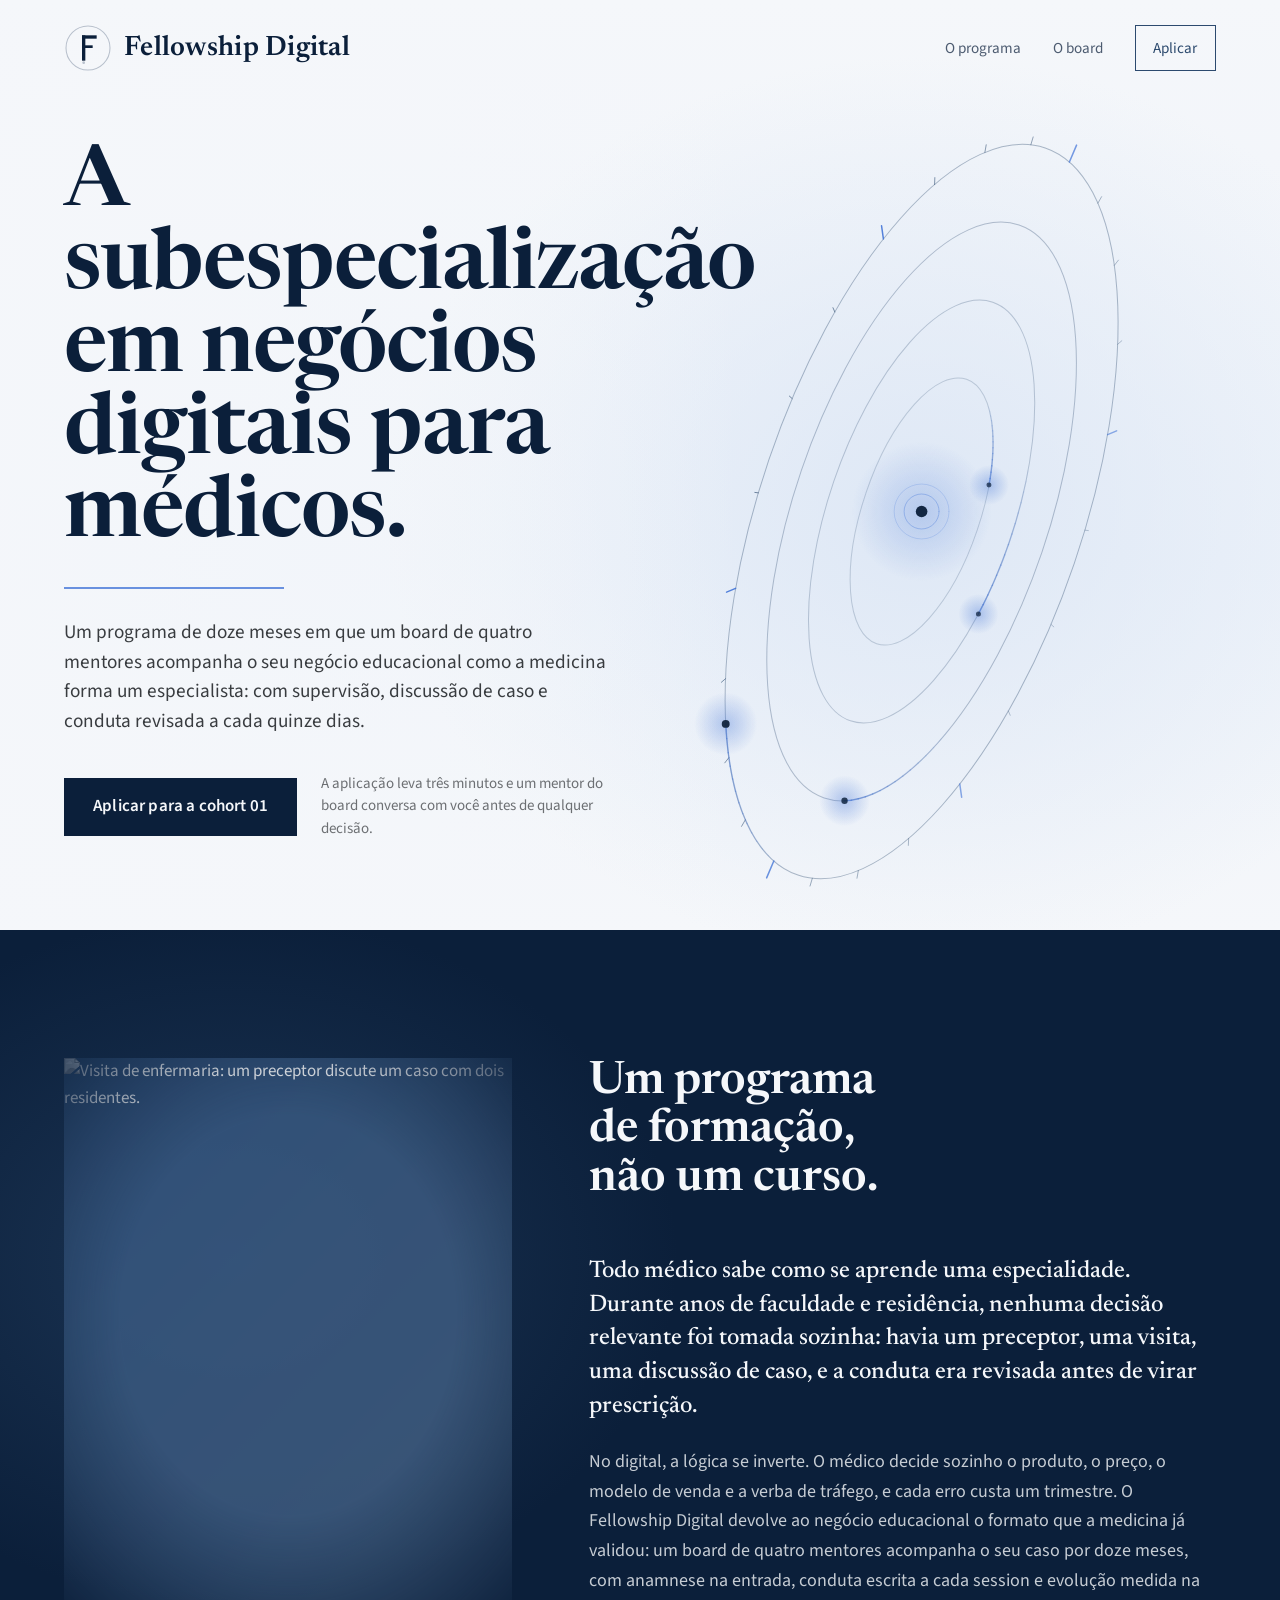
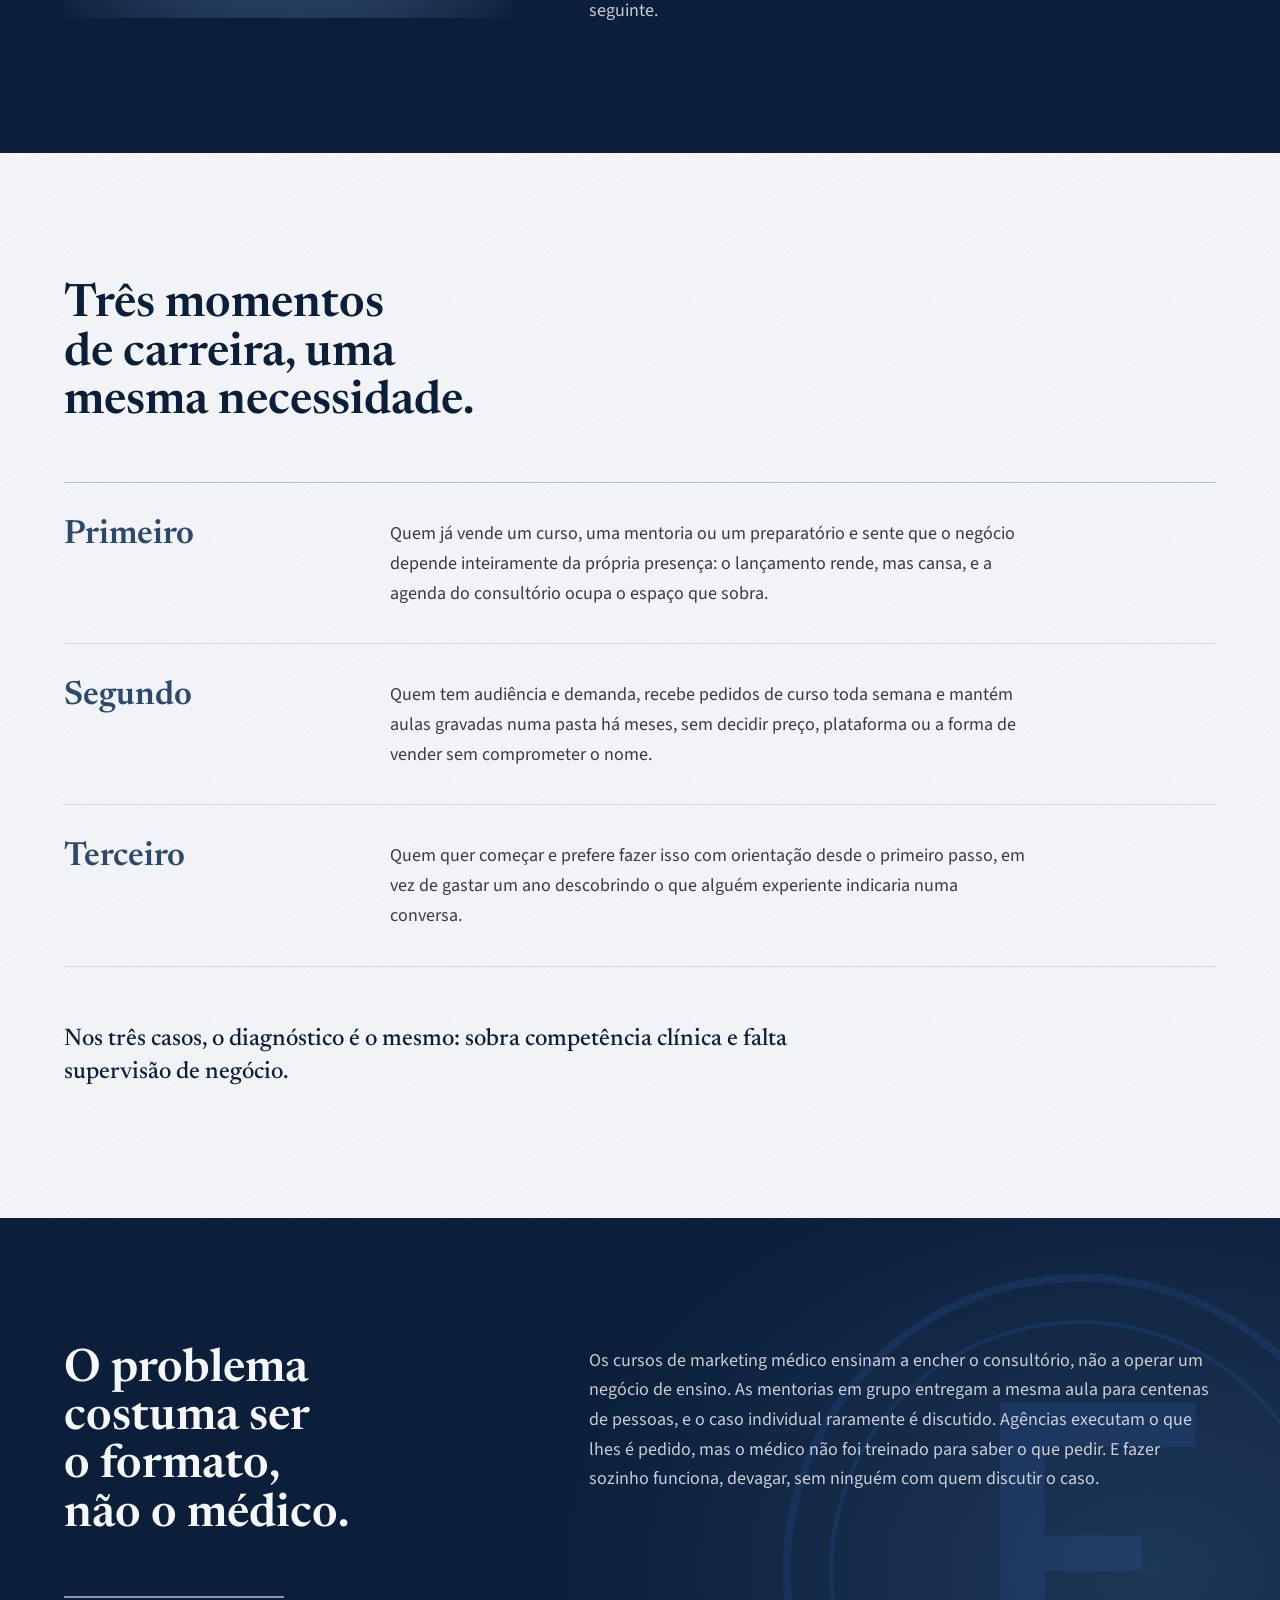
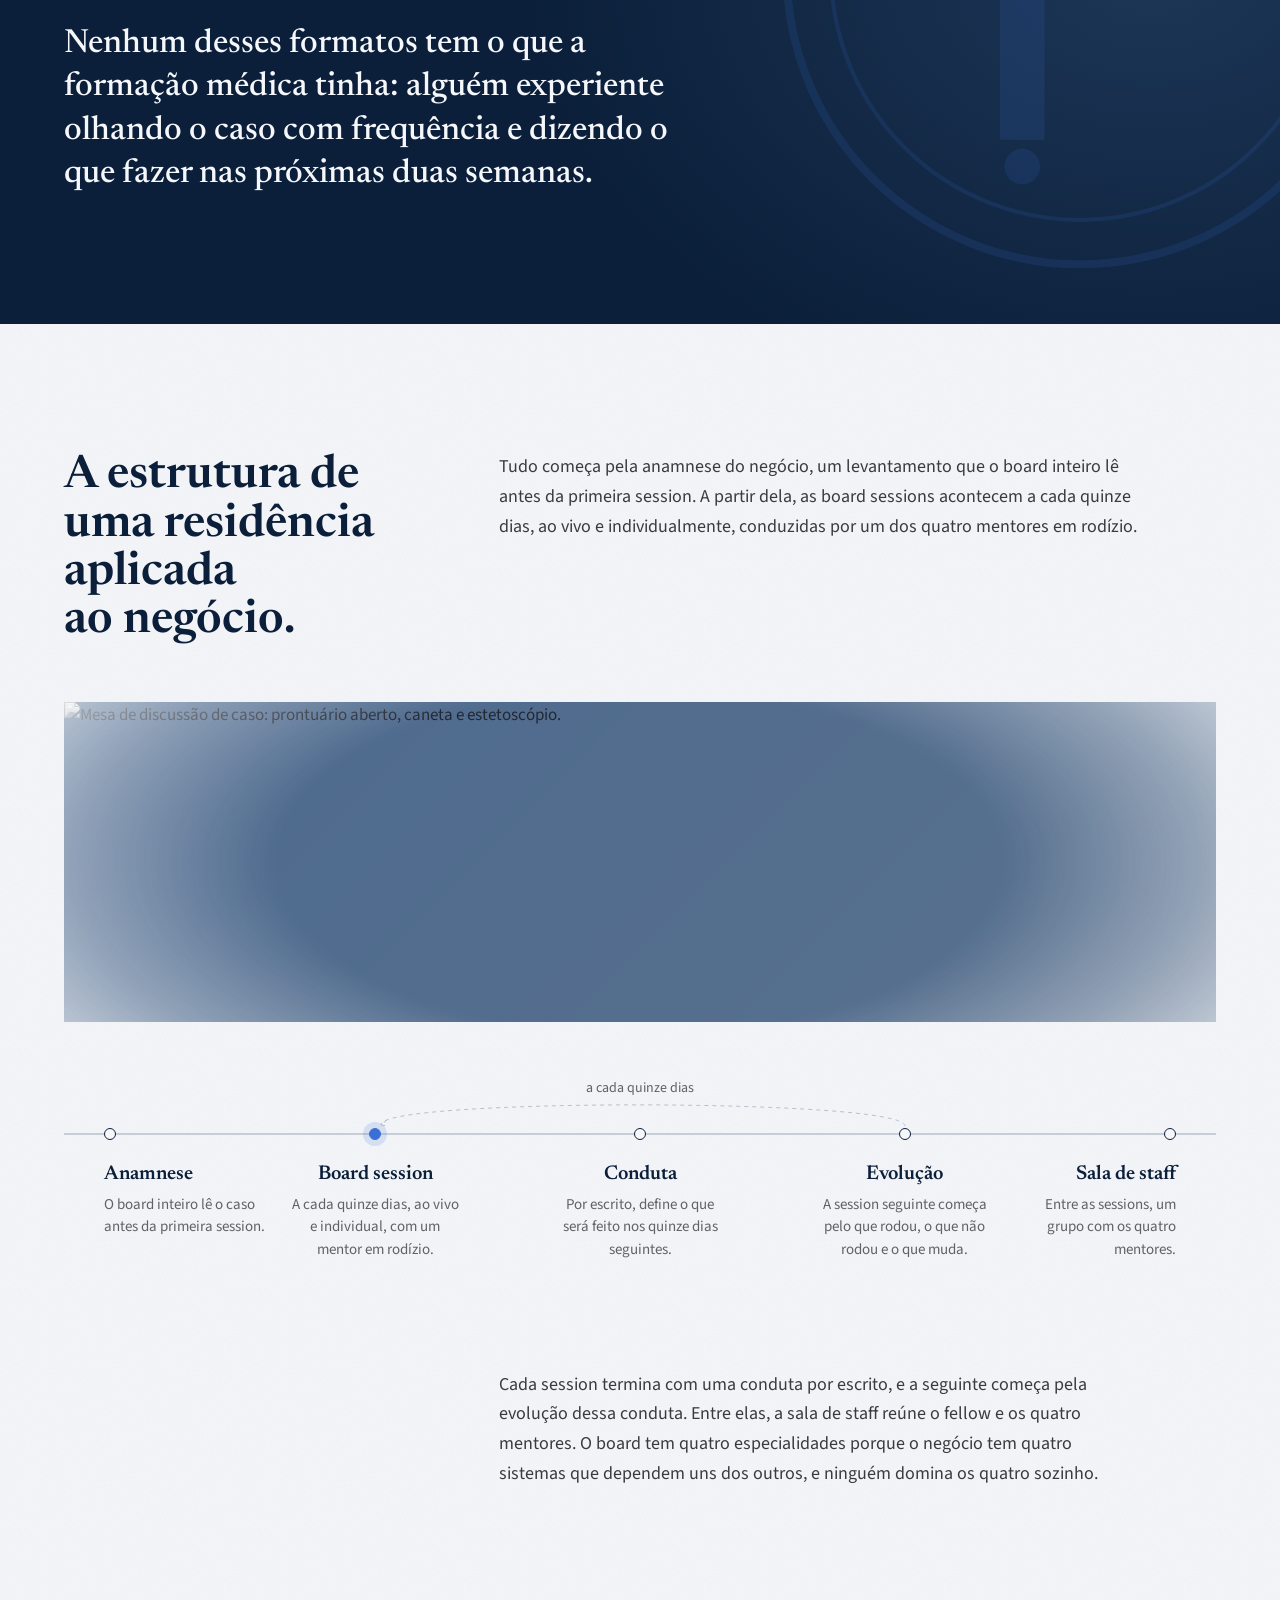
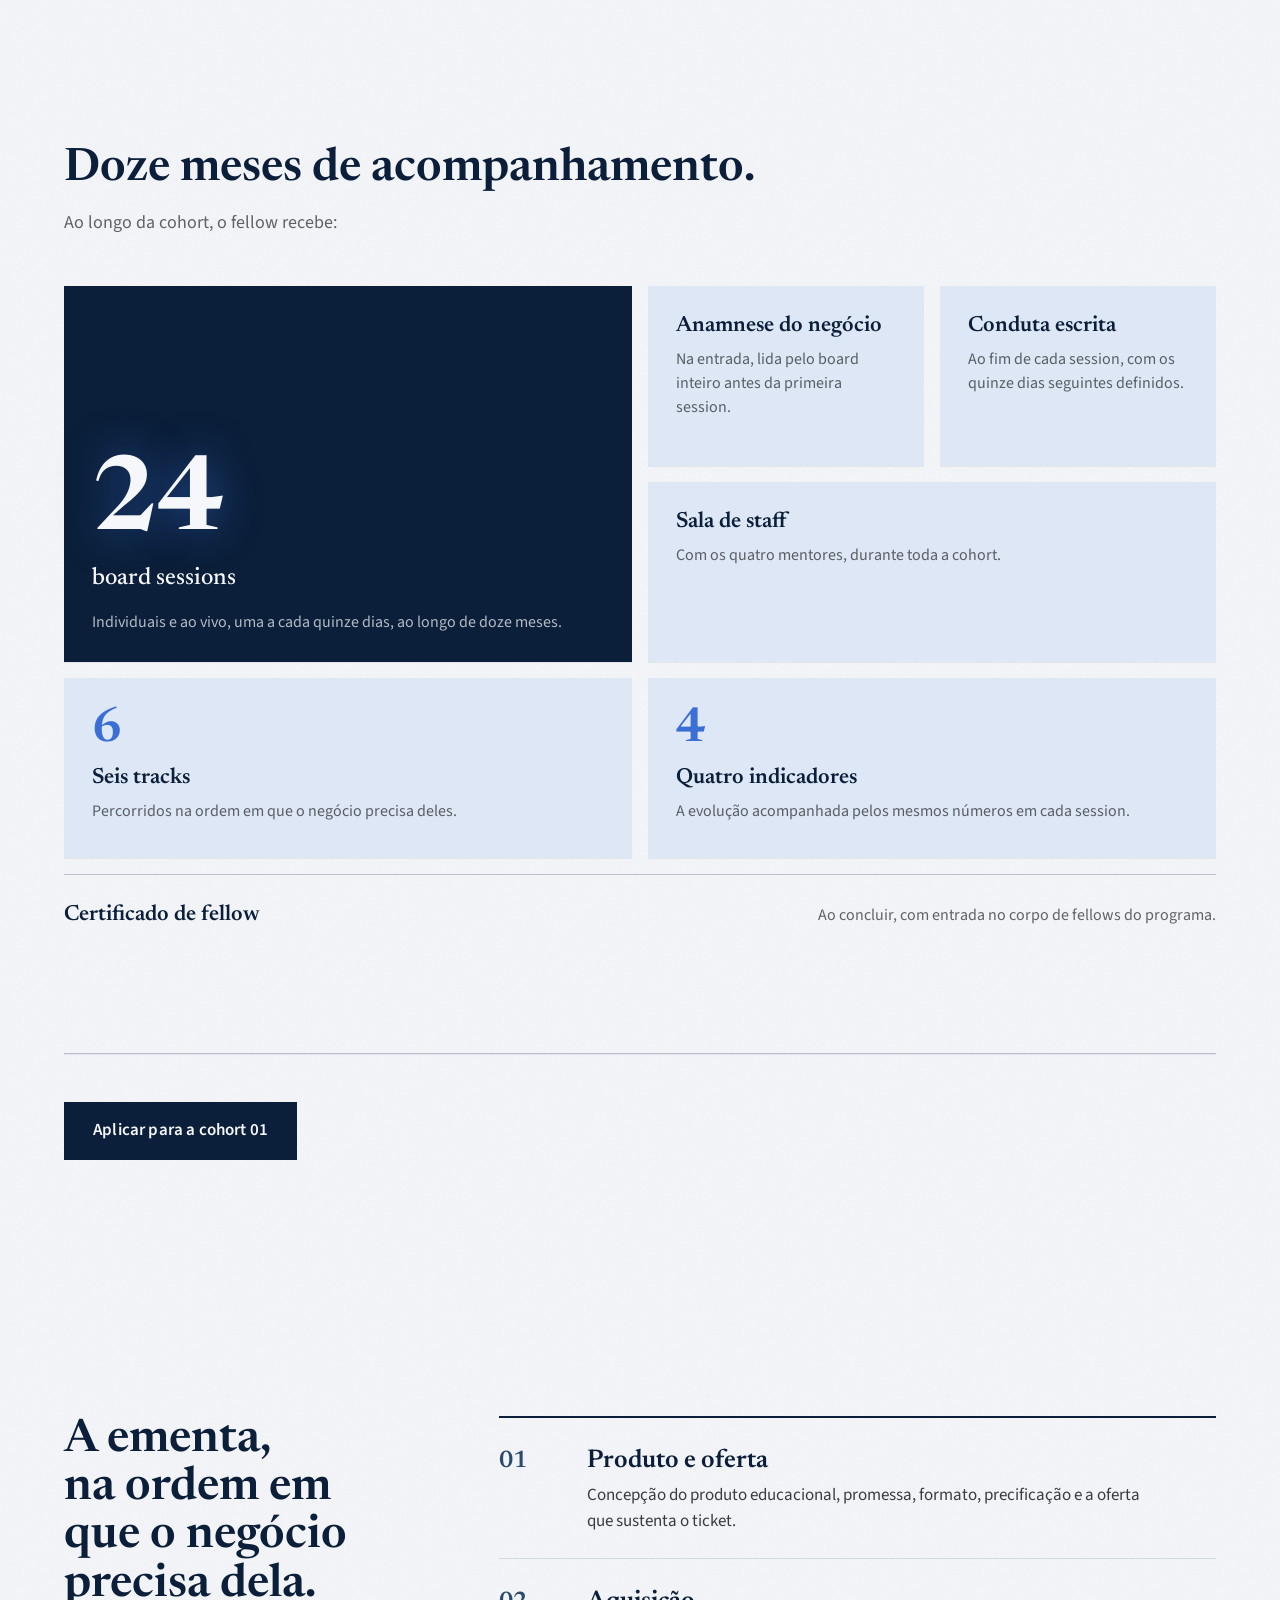
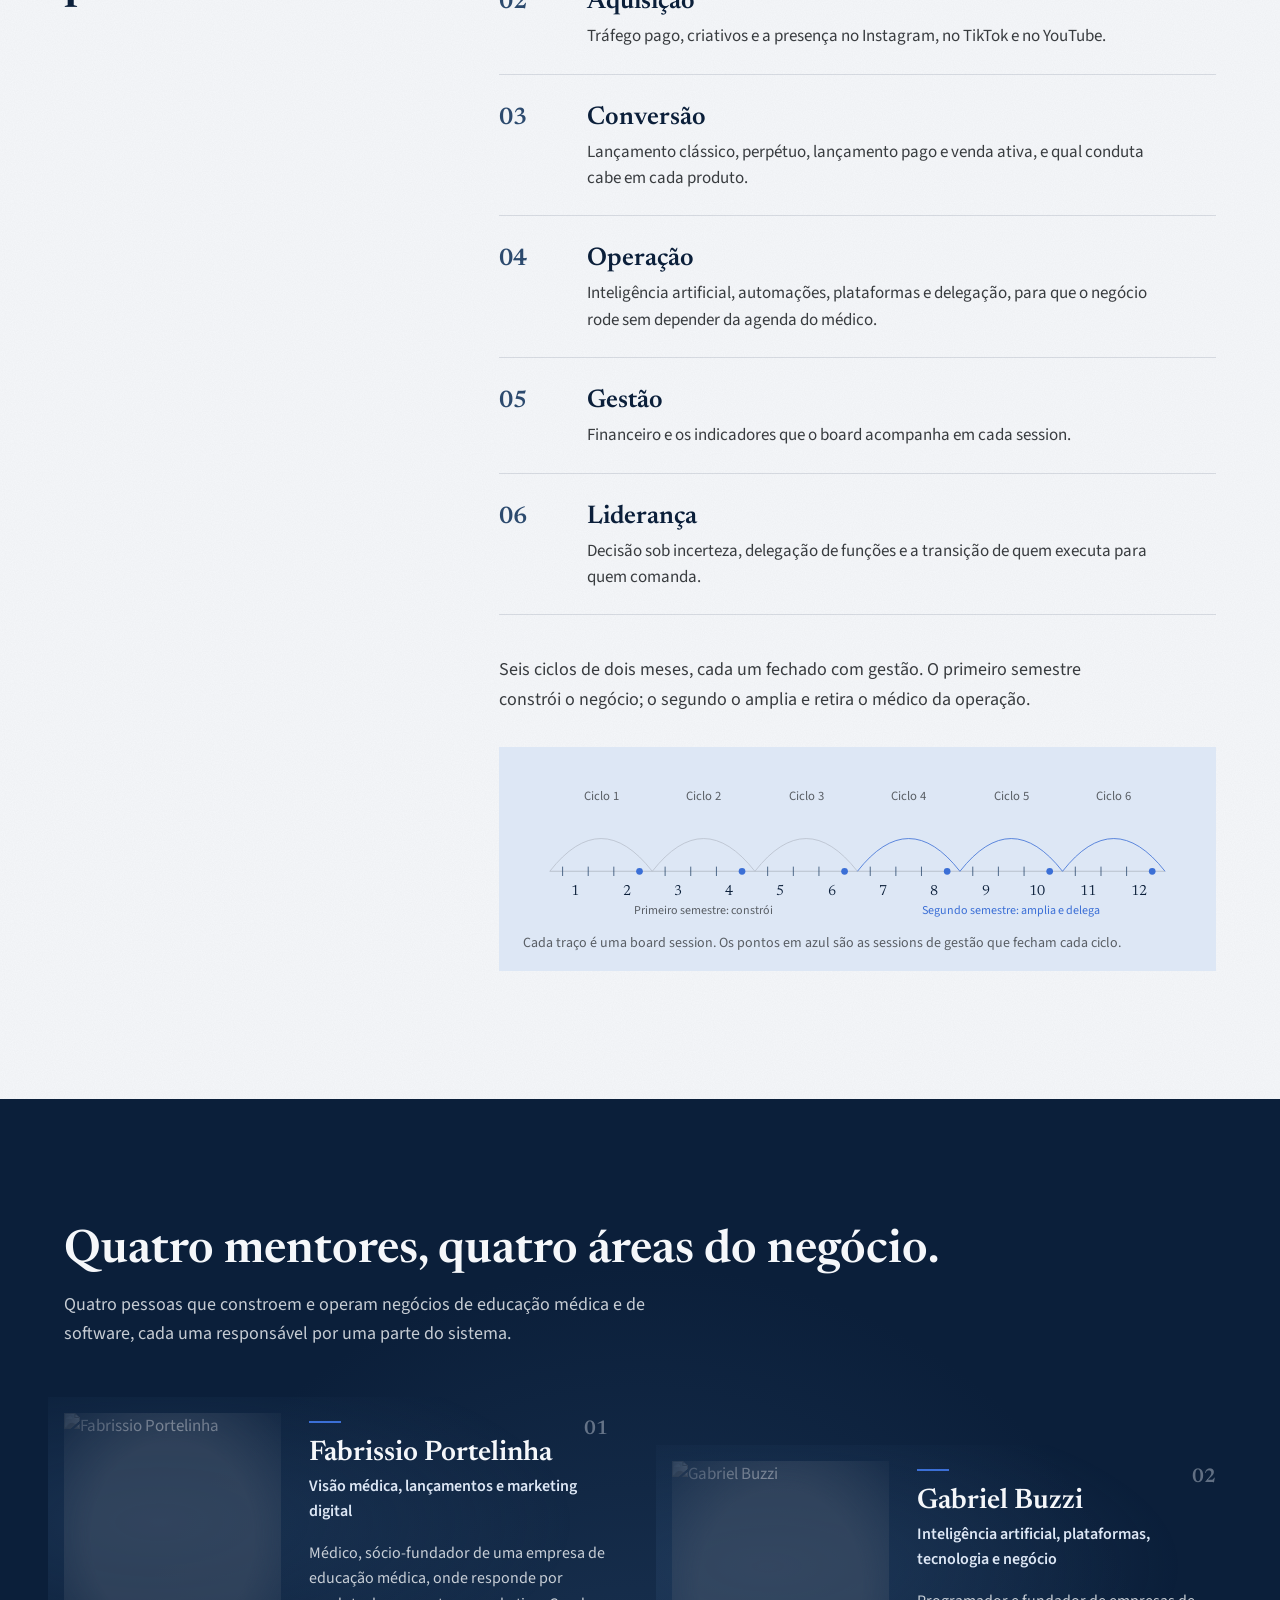
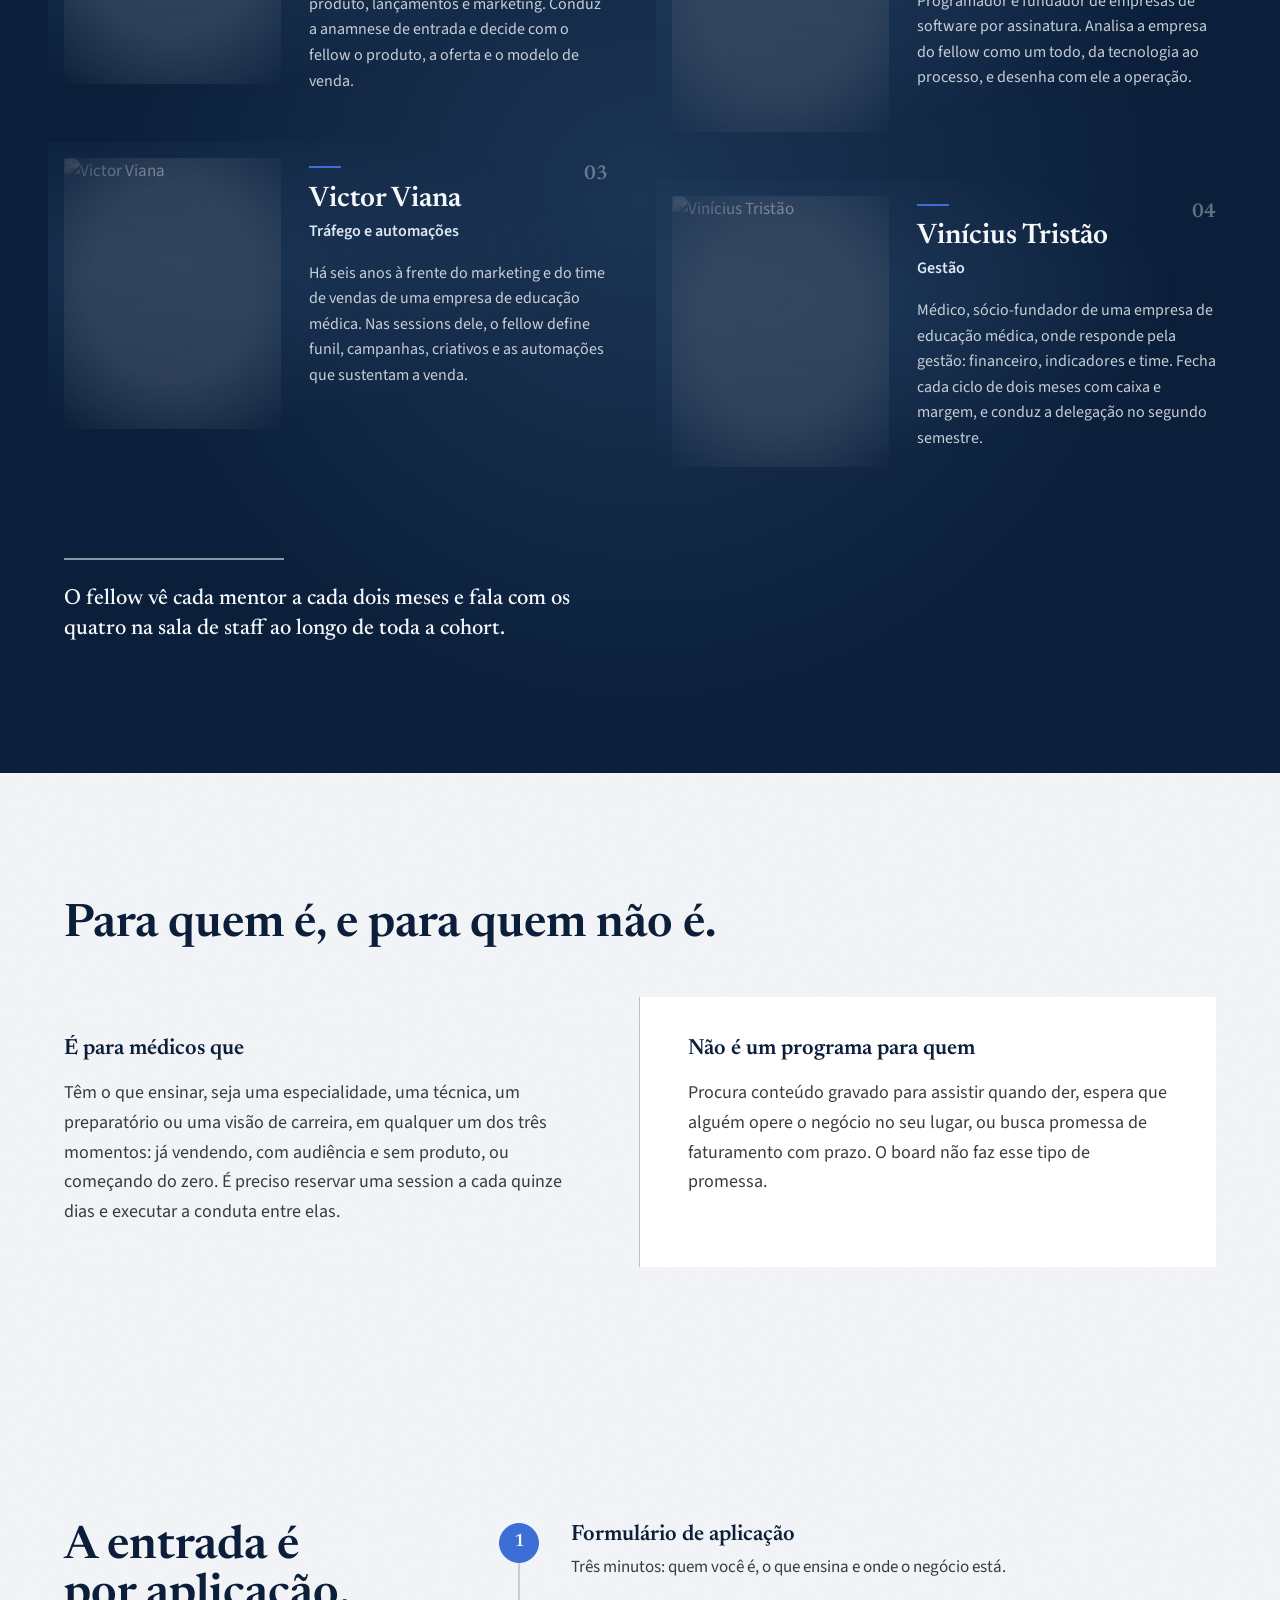
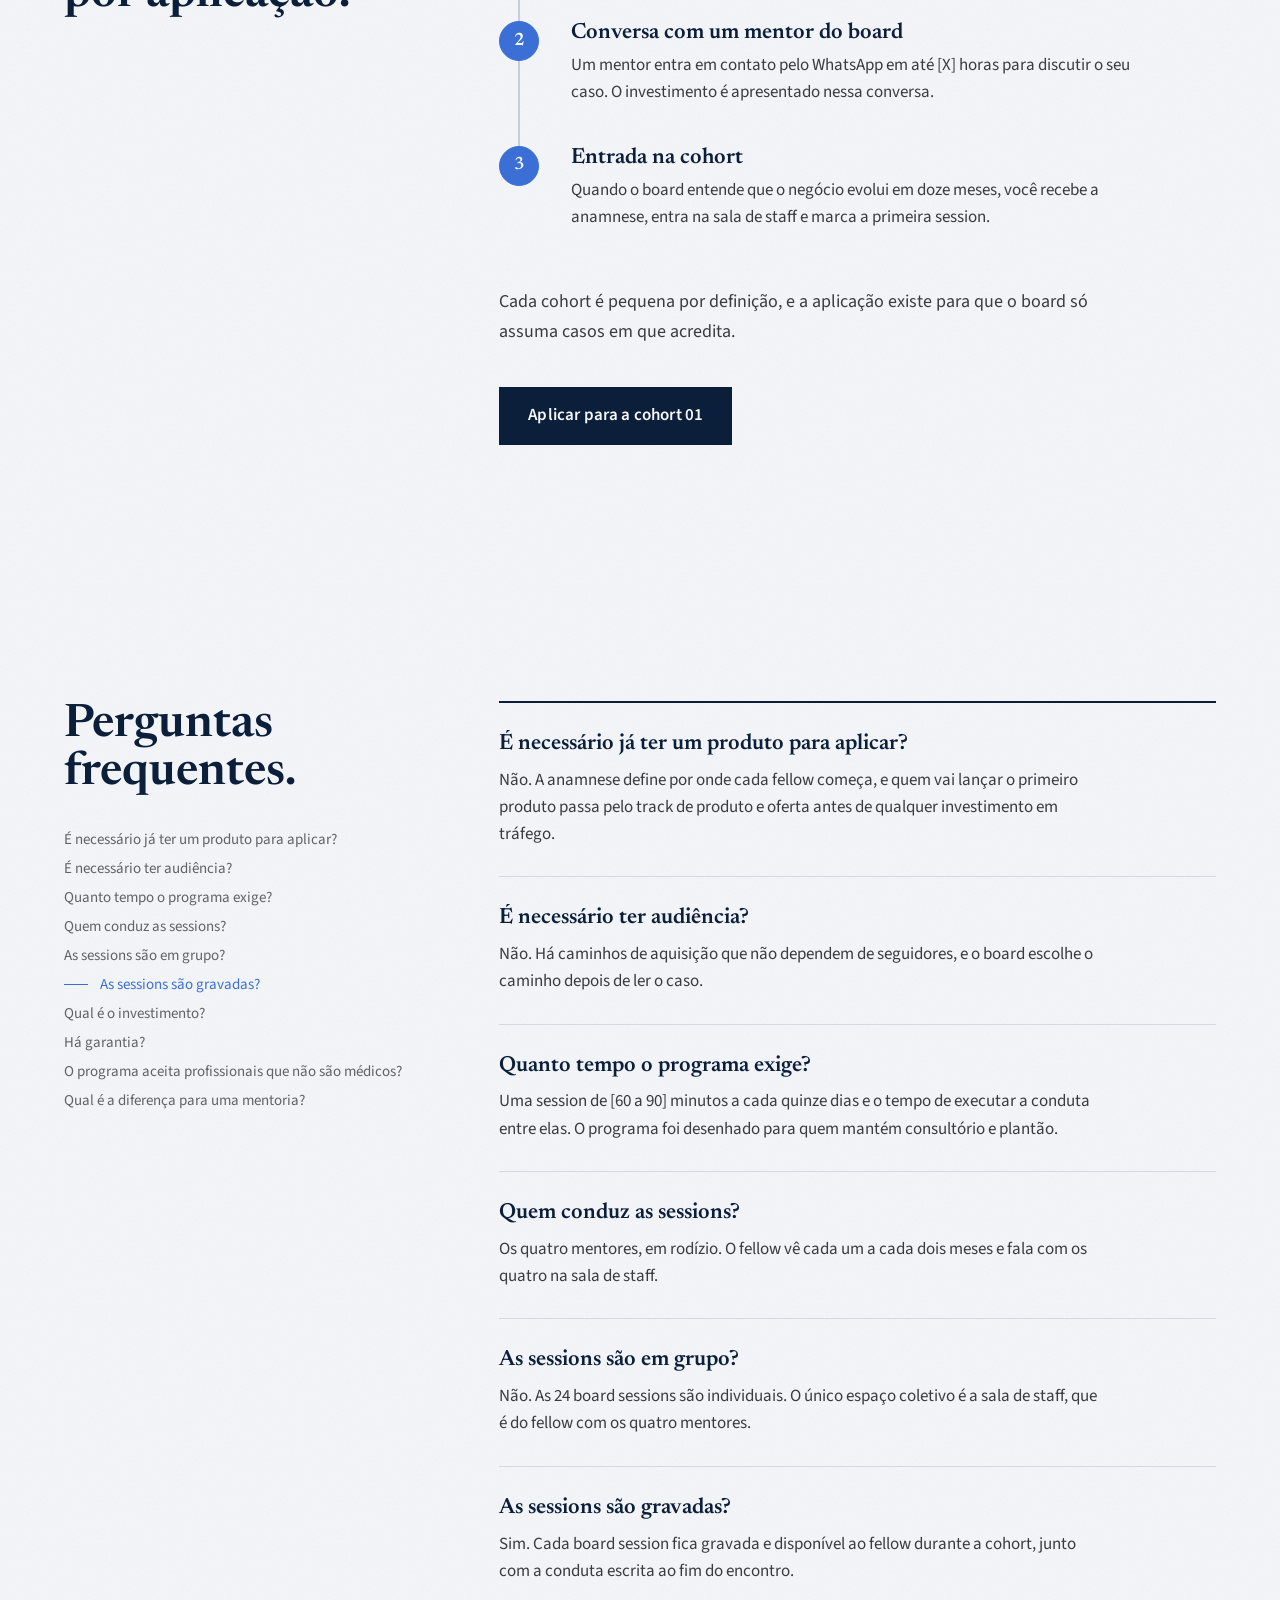
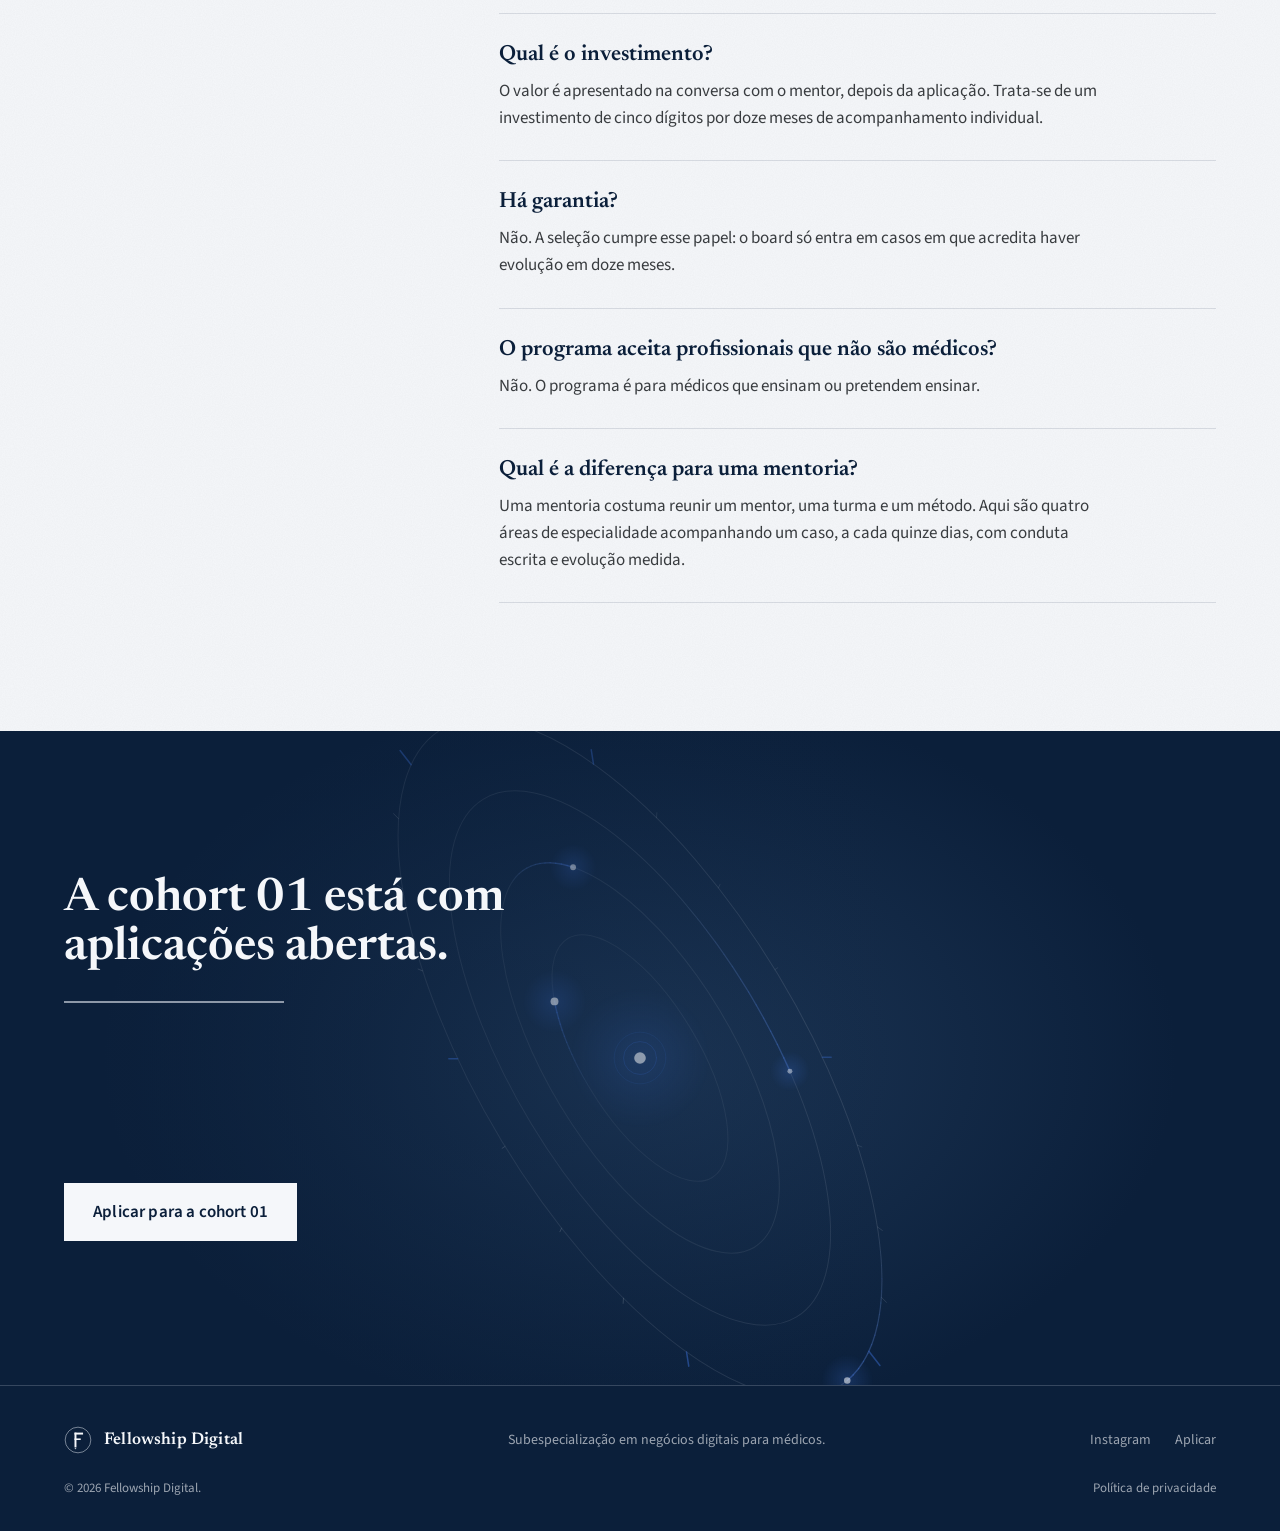
==== commit e4411f0a: "Órbitas: rotação do sistema inteiro e marcas mais rápidas; assets versionados contra o cache imutáve" ====
--- a/index.html
+++ b/index.html
@@ -28,12 +28,12 @@
   <link href="https://unpkg.com/aos@2.3.4/dist/aos.css" rel="stylesheet">
   <link rel="stylesheet" href="https://cdn.jsdelivr.net/npm/intl-tel-input@24.6.0/build/css/intlTelInput.css">
 
-  <link rel="stylesheet" href="/pagina-aplicacao/style.css">
+  <link rel="stylesheet" href="/pagina-aplicacao/style.css?v=20260914b">
 
   <script src="https://unpkg.com/aos@2.3.4/dist/aos.js" defer></script>
   <script src="https://cdn.jsdelivr.net/npm/intl-tel-input@24.6.0/build/js/intlTelInput.min.js" defer></script>
-  <script src="/pagina-aplicacao/script.js" defer></script>
-  <script src="/pagina-aplicacao/orbits.js" defer></script>
+  <script src="/pagina-aplicacao/script.js?v=20260914b" defer></script>
+  <script src="/pagina-aplicacao/orbits.js?v=20260914b" defer></script>
 </head>
 <body>
 
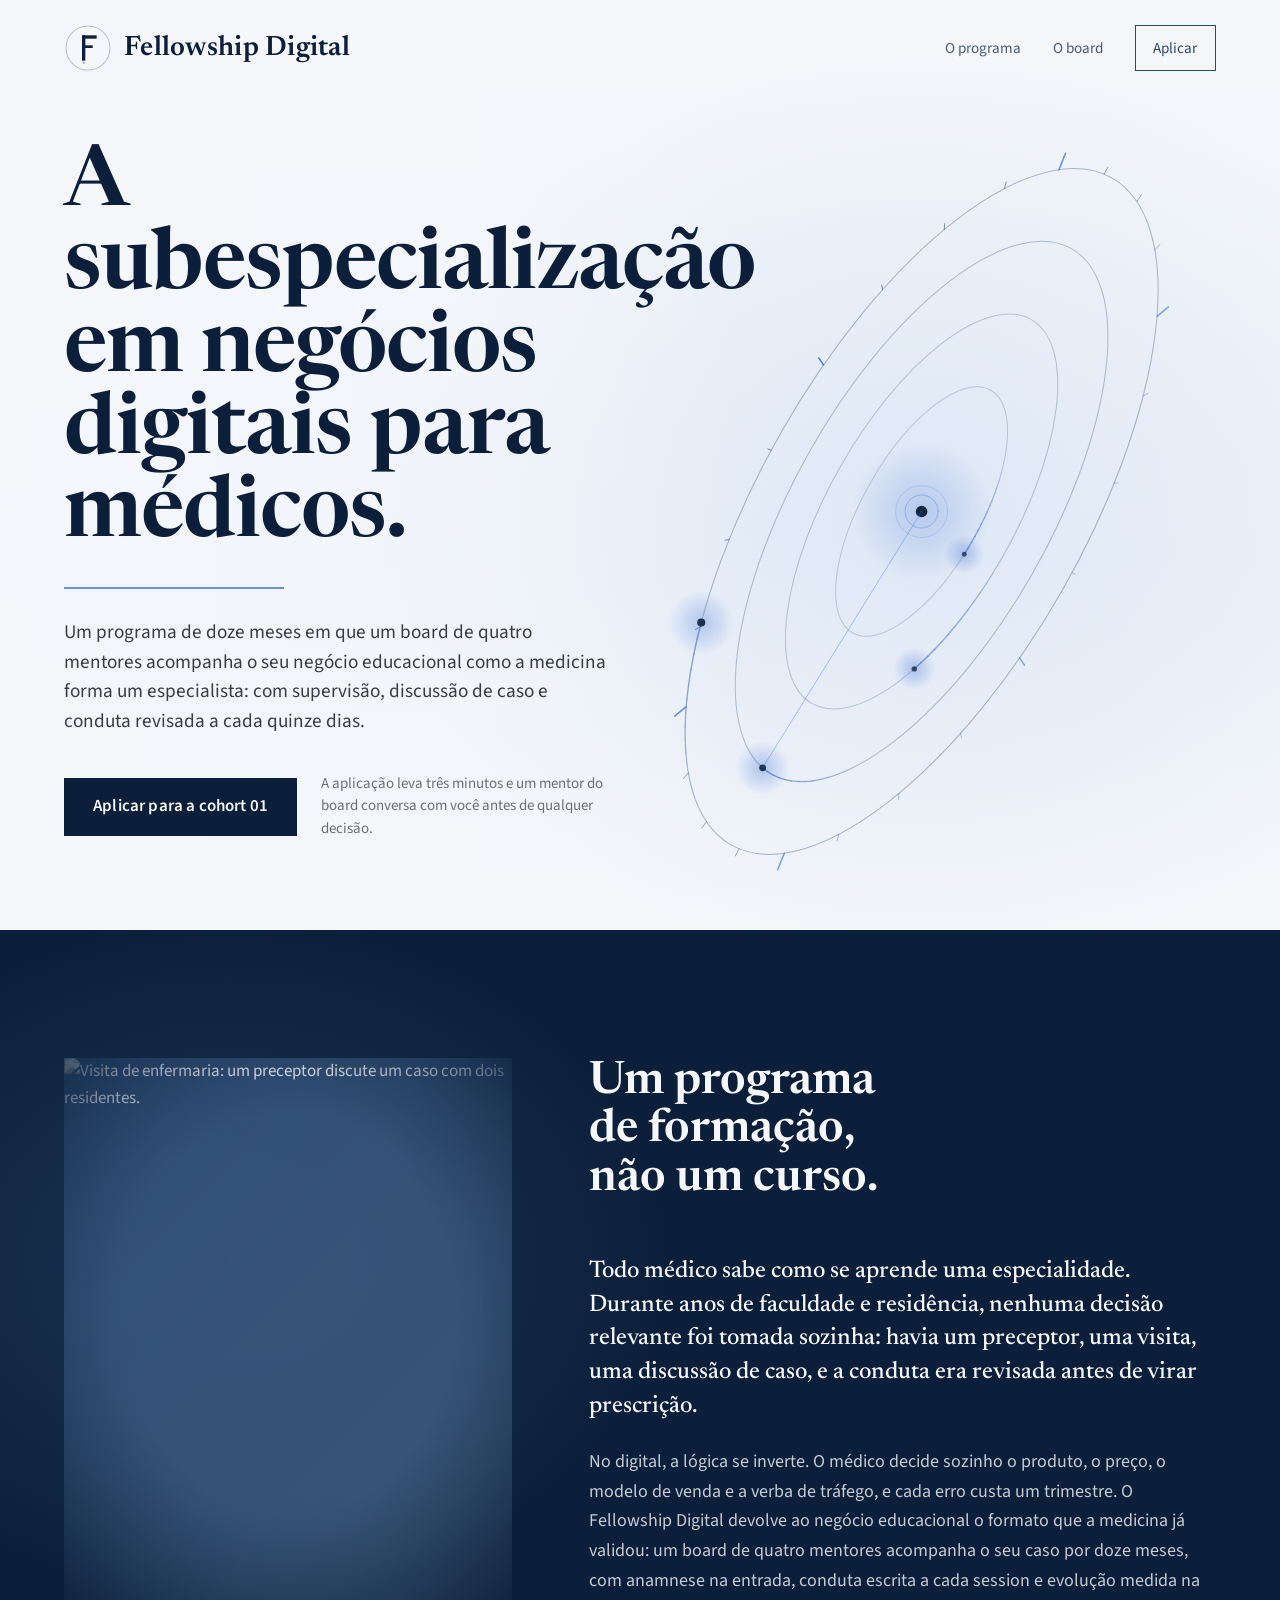
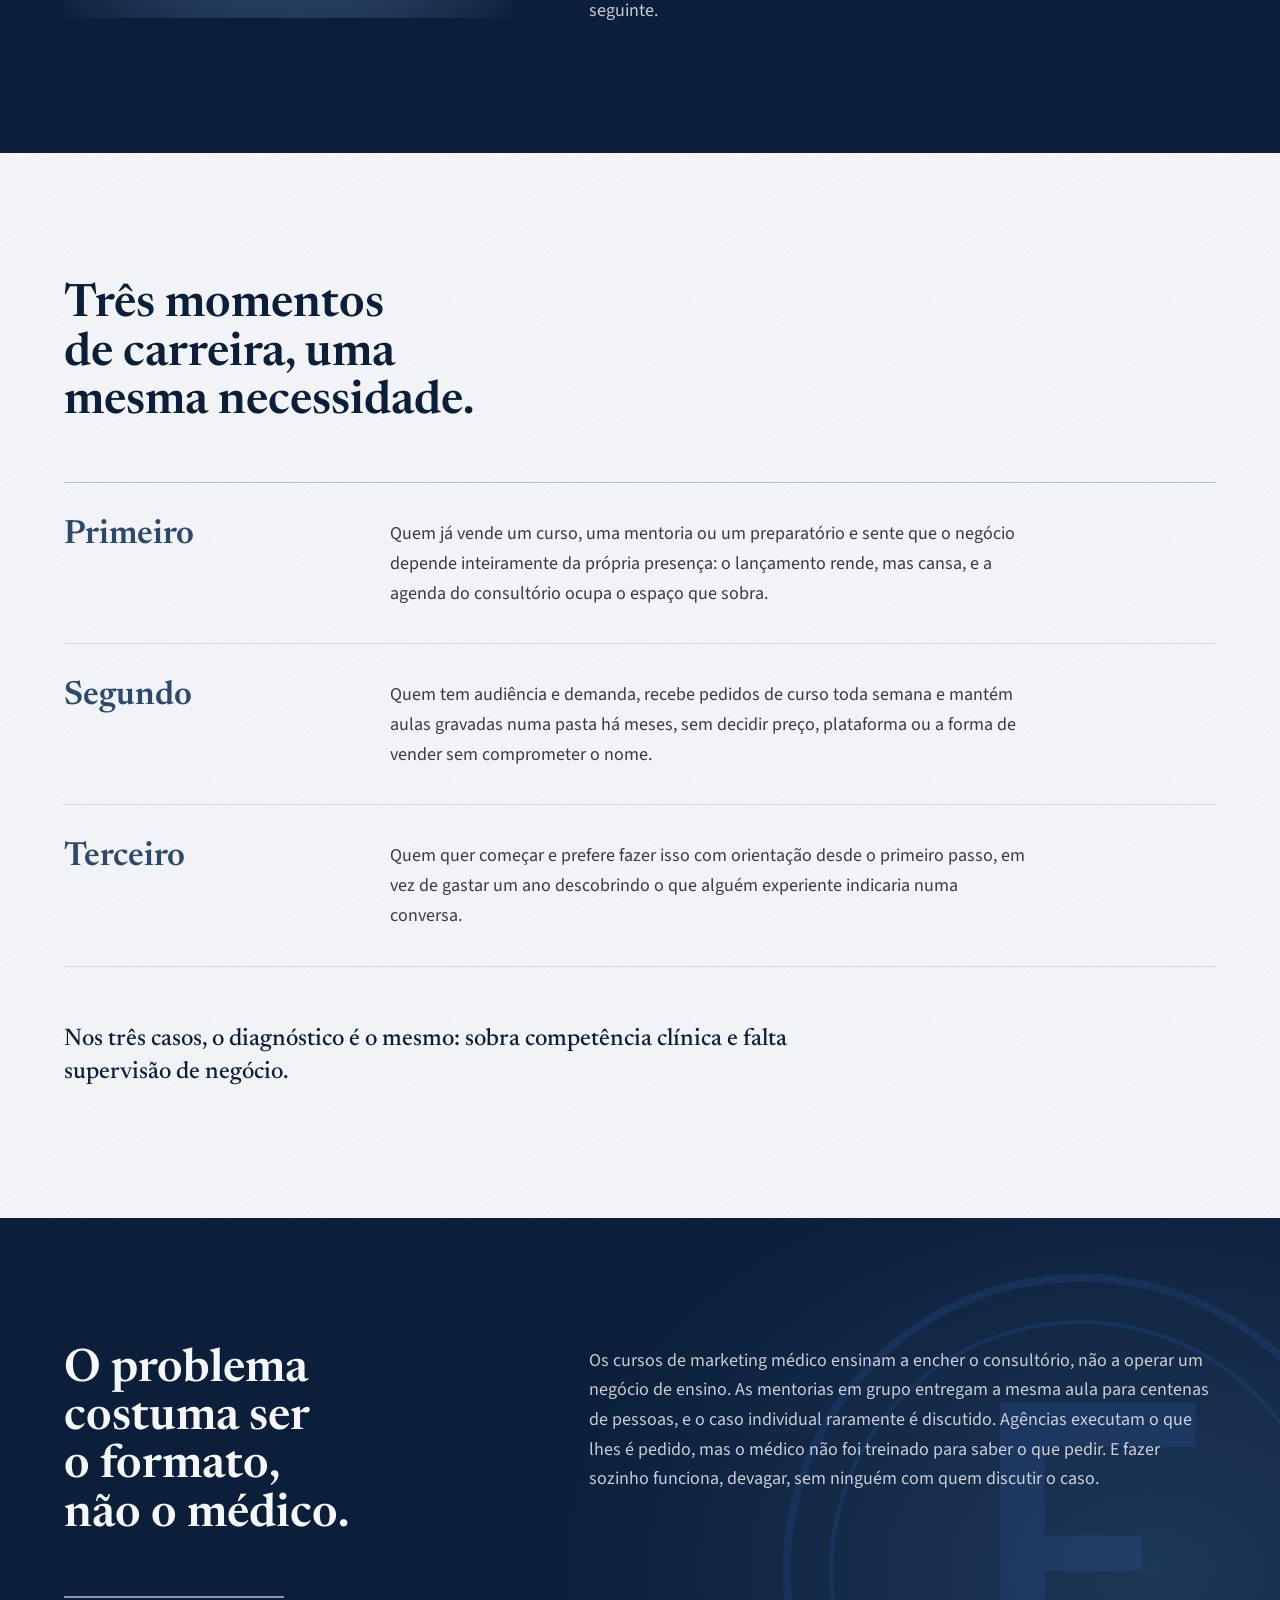
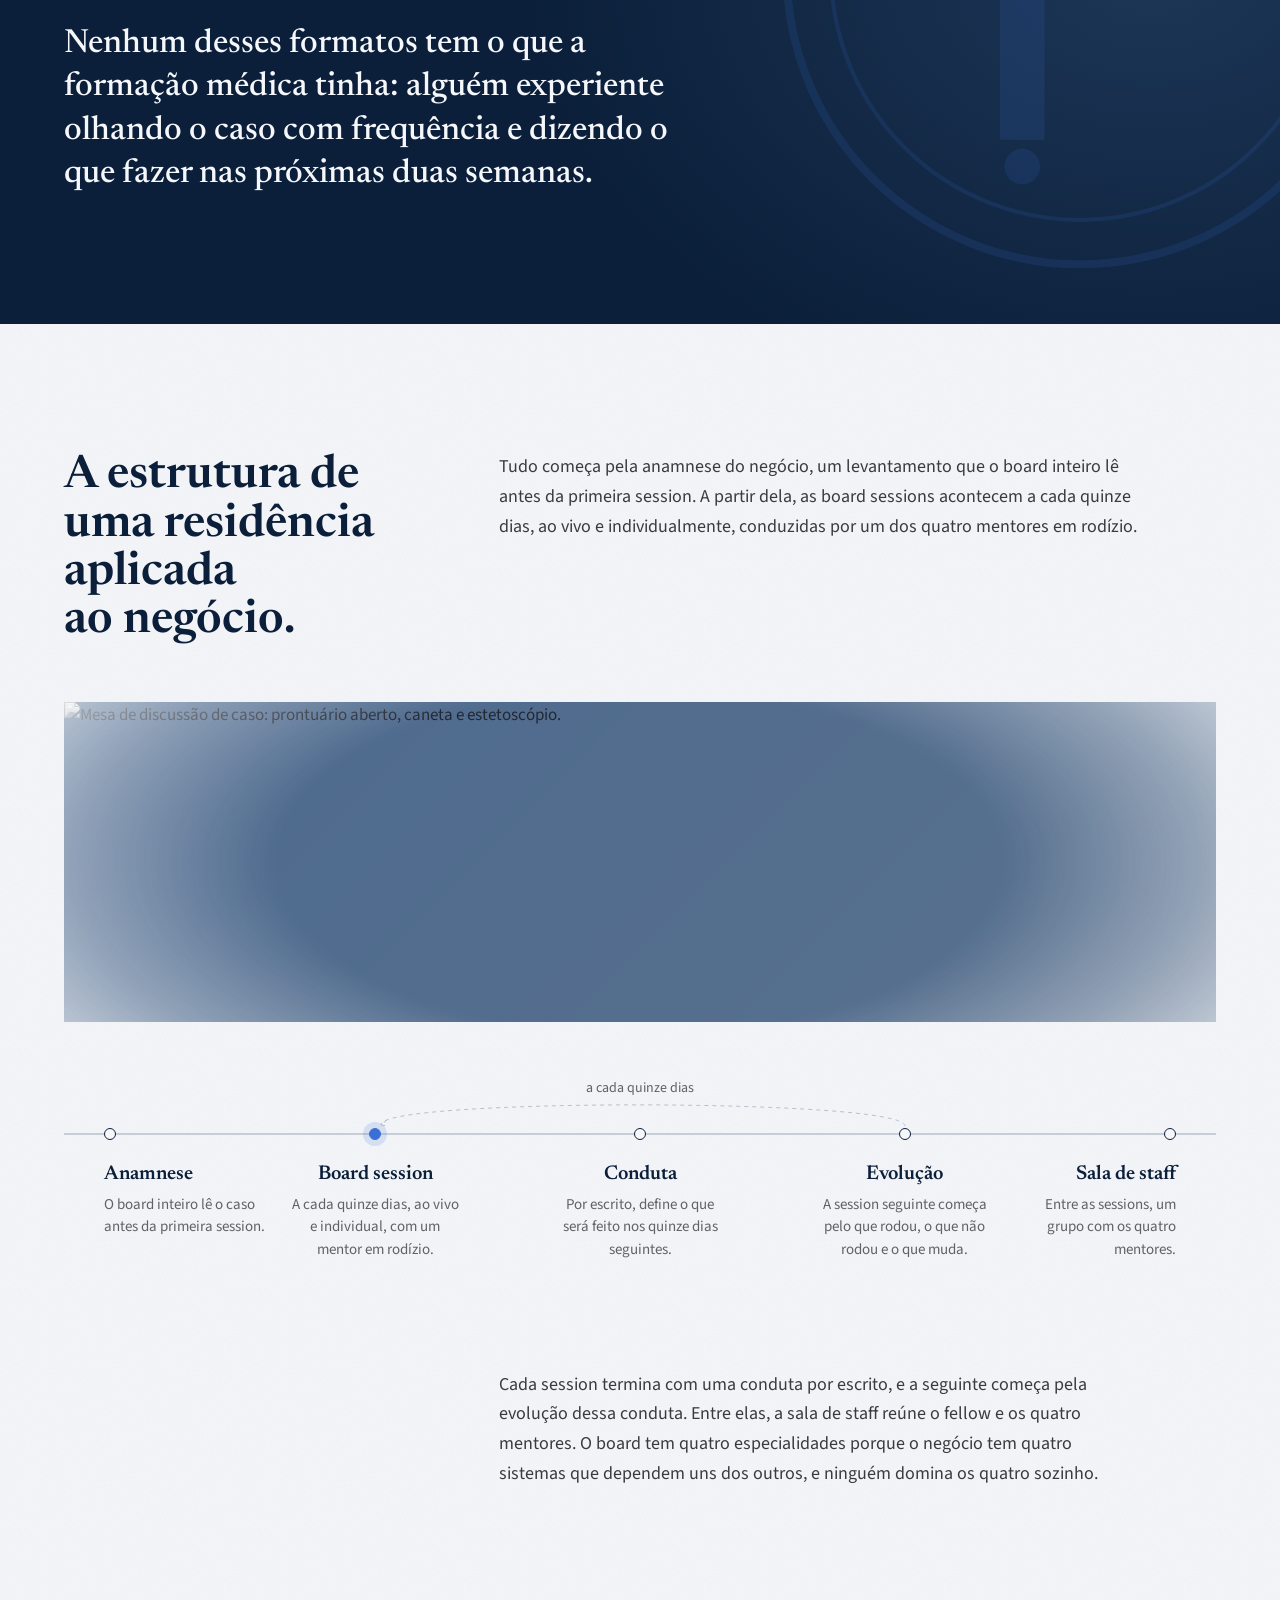
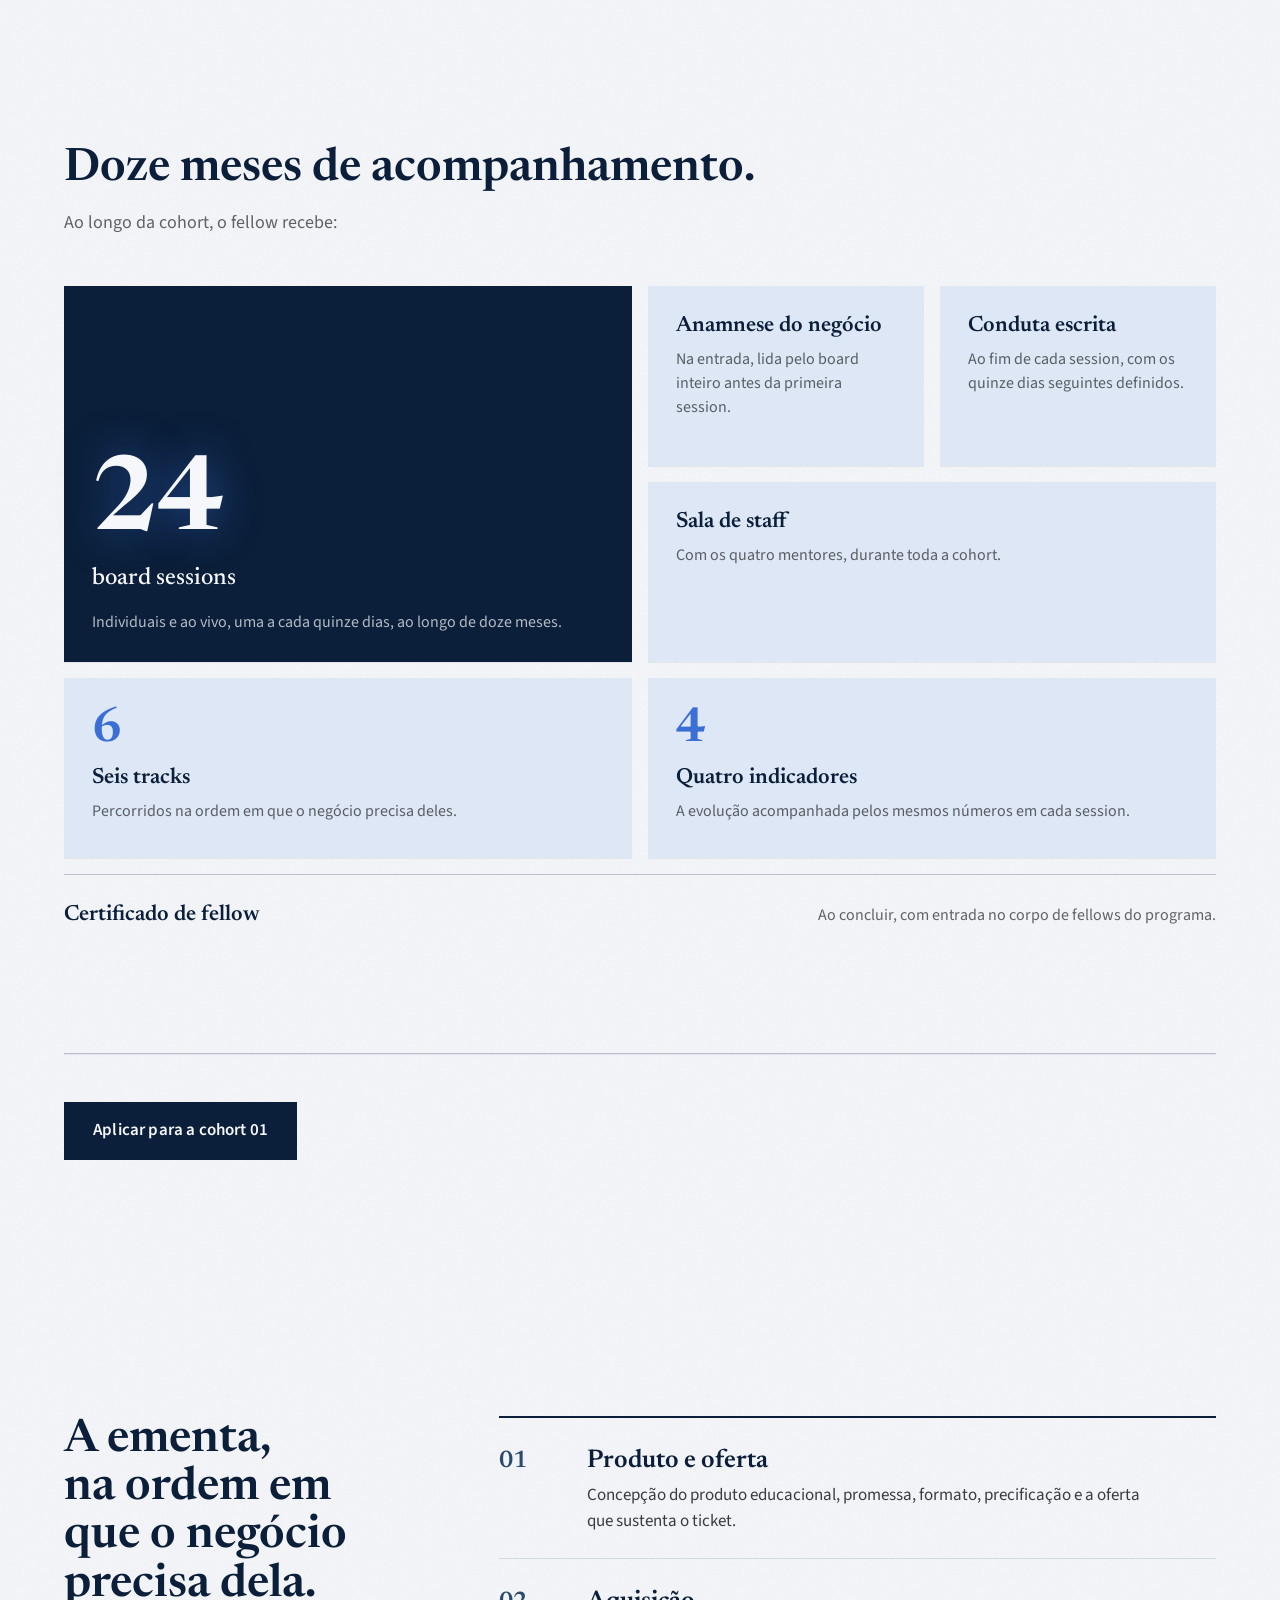
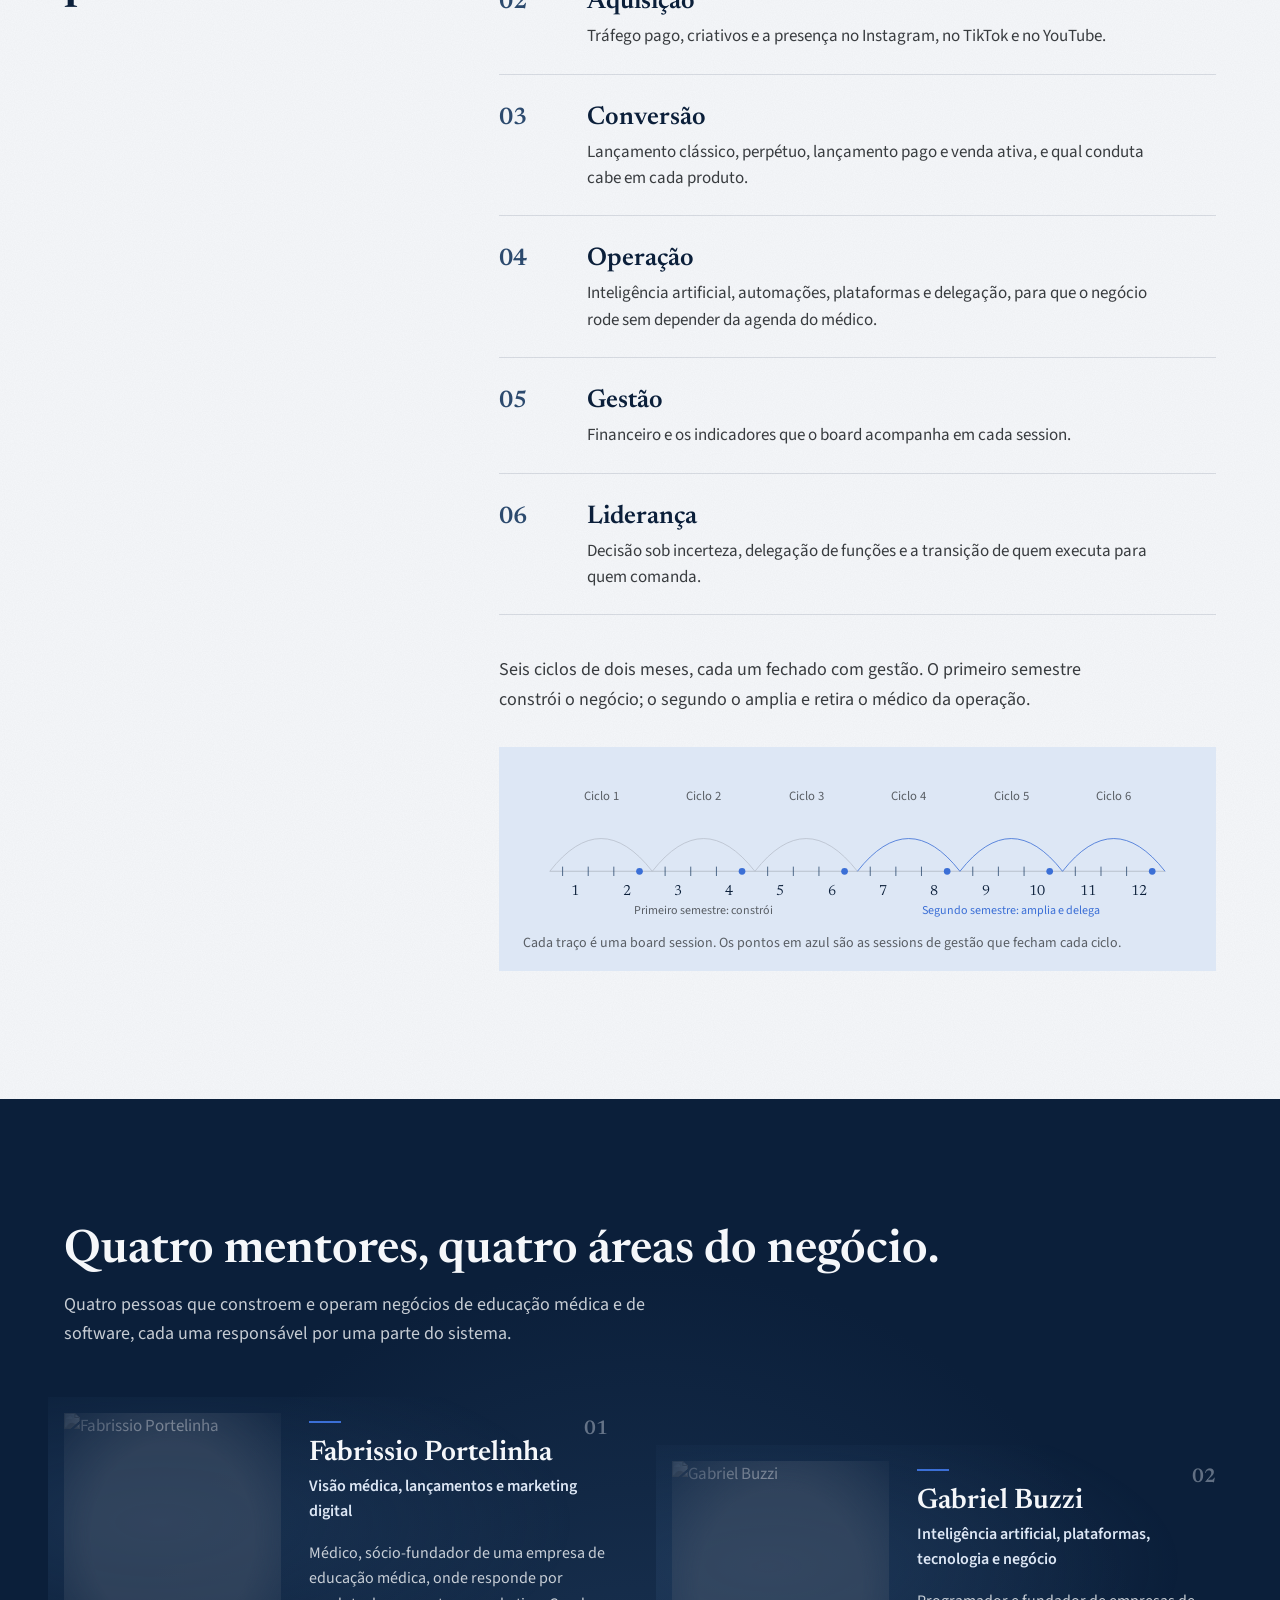
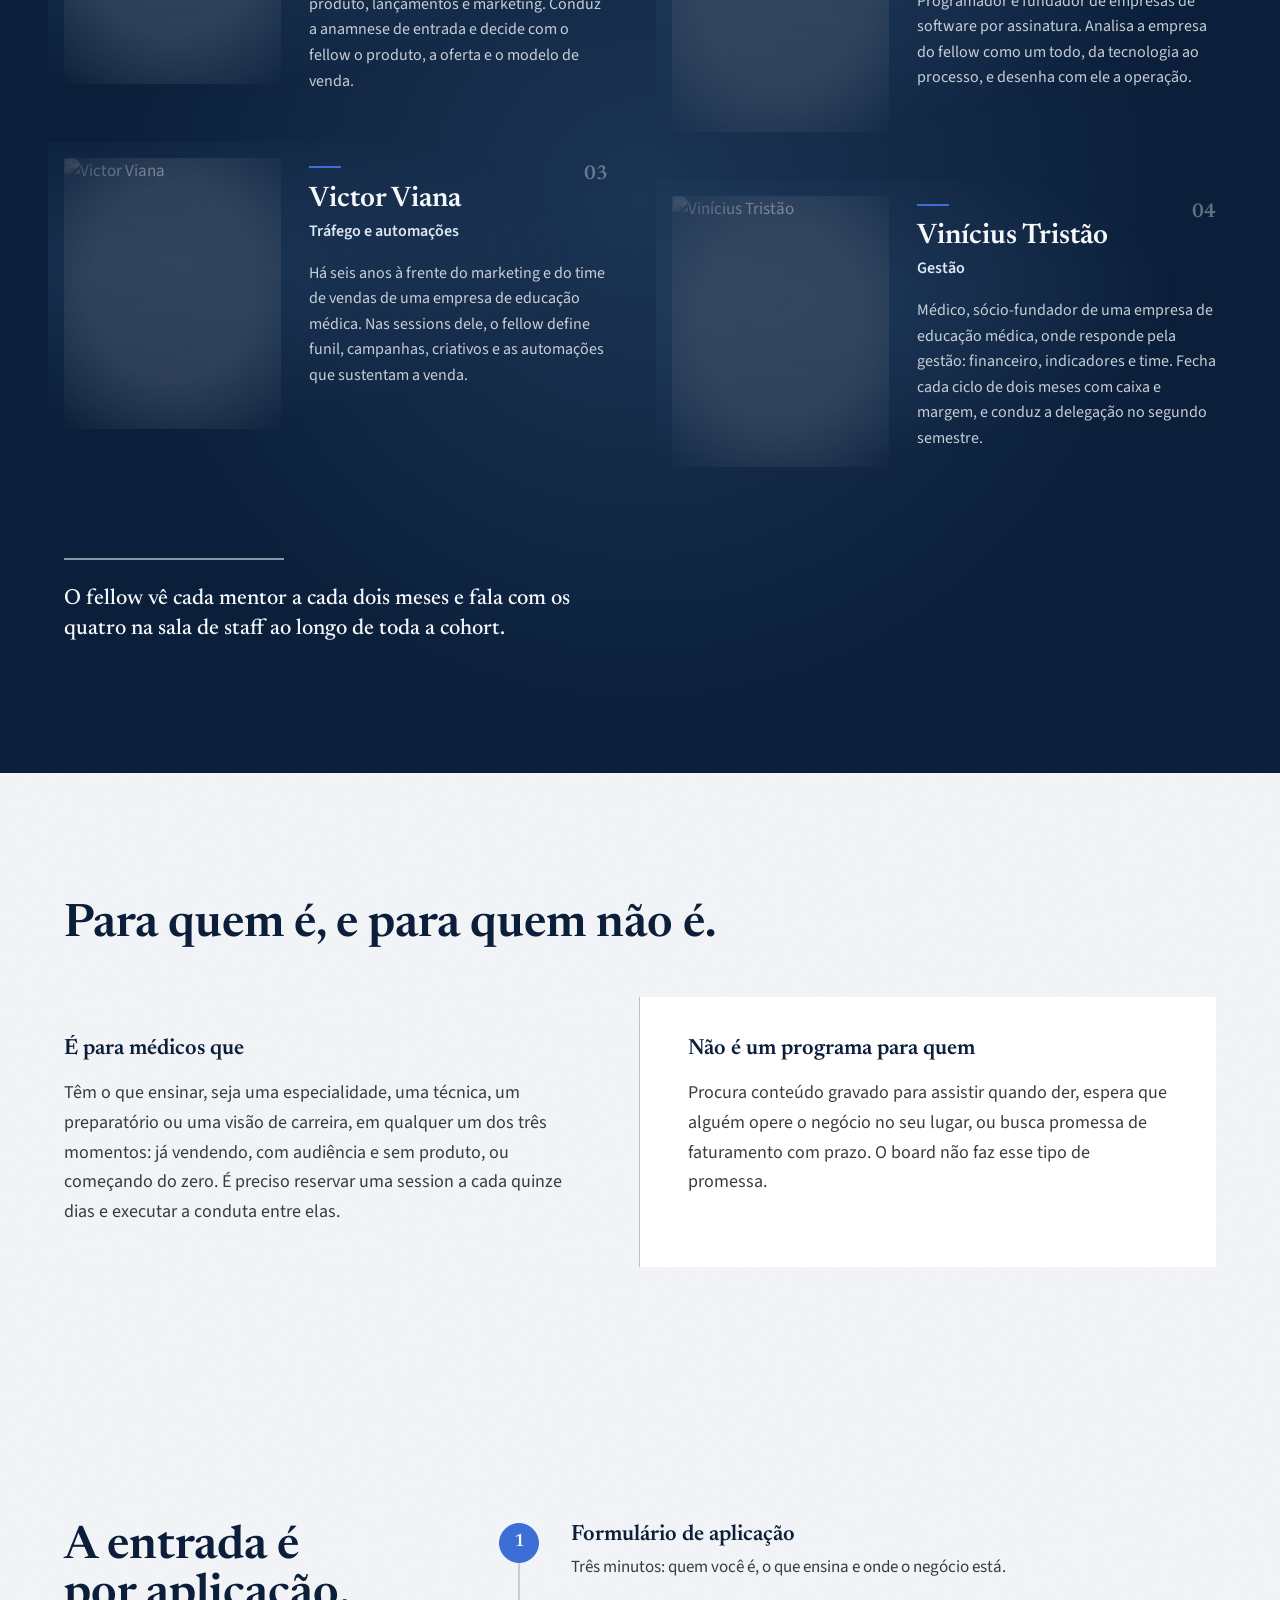
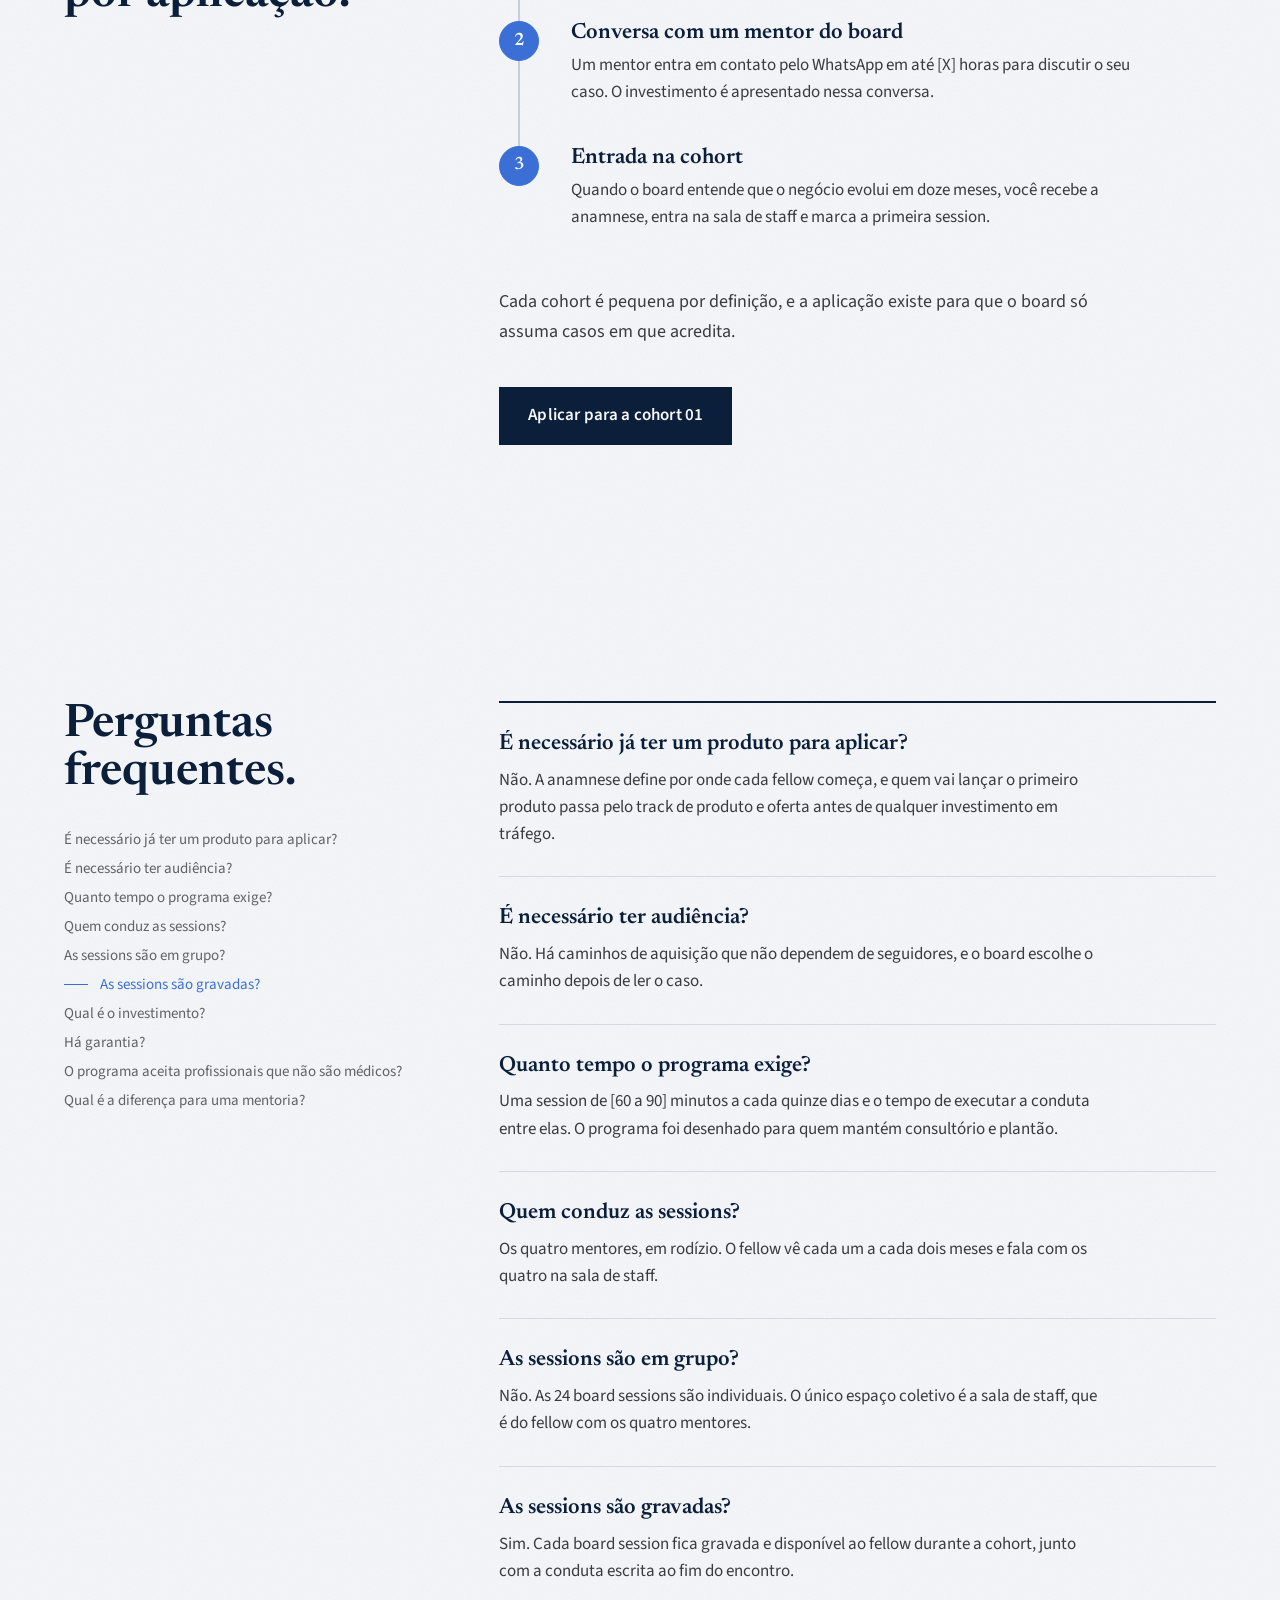
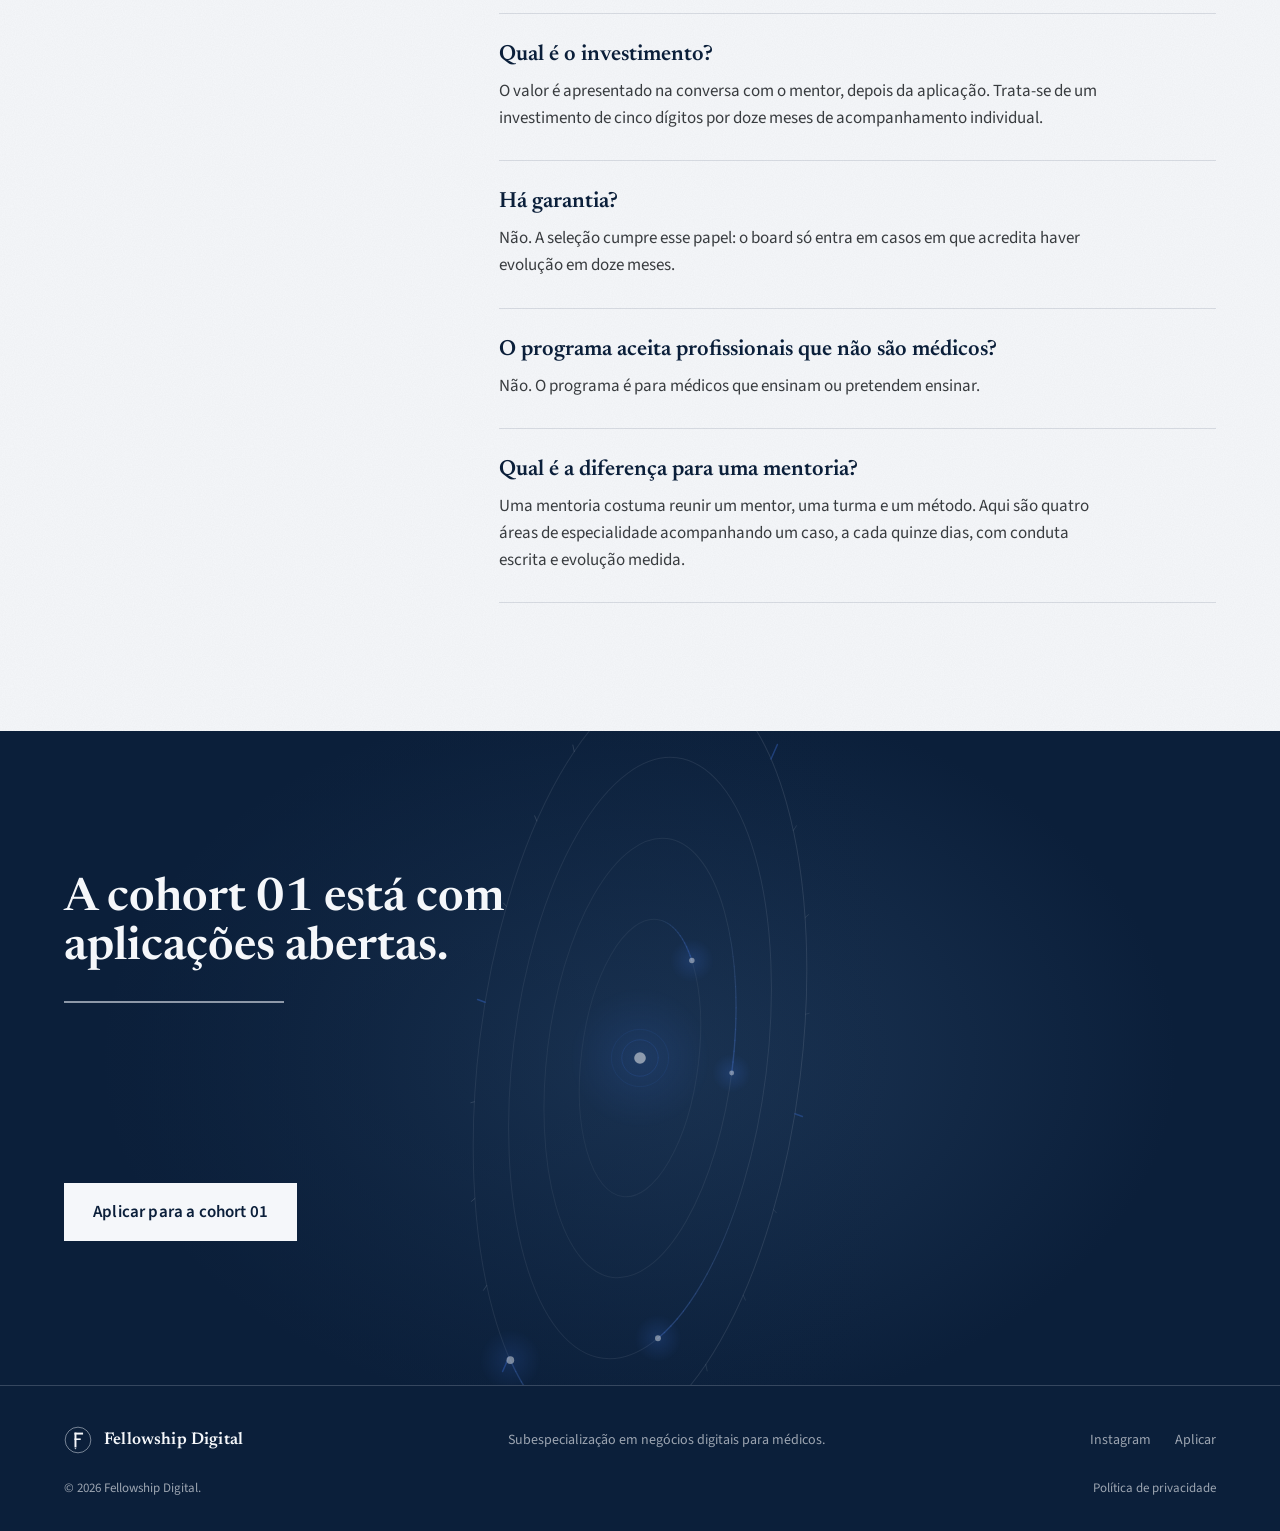
==== commit ed66c52a: "Órbitas animam mesmo com movimento reduzido; topo do hero sem espaço extra no celular Co-Authored-By" ====
--- a/index.html
+++ b/index.html
@@ -28,12 +28,12 @@
   <link href="https://unpkg.com/aos@2.3.4/dist/aos.css" rel="stylesheet">
   <link rel="stylesheet" href="https://cdn.jsdelivr.net/npm/intl-tel-input@24.6.0/build/css/intlTelInput.css">
 
-  <link rel="stylesheet" href="/pagina-aplicacao/style.css?v=20260914b">
+  <link rel="stylesheet" href="/pagina-aplicacao/style.css?v=20260914c">
 
   <script src="https://unpkg.com/aos@2.3.4/dist/aos.js" defer></script>
   <script src="https://cdn.jsdelivr.net/npm/intl-tel-input@24.6.0/build/js/intlTelInput.min.js" defer></script>
-  <script src="/pagina-aplicacao/script.js?v=20260914b" defer></script>
-  <script src="/pagina-aplicacao/orbits.js?v=20260914b" defer></script>
+  <script src="/pagina-aplicacao/script.js?v=20260914c" defer></script>
+  <script src="/pagina-aplicacao/orbits.js?v=20260914c" defer></script>
 </head>
 <body>
 
--- a/pagina-aplicacao/style.css
+++ b/pagina-aplicacao/style.css
@@ -2255,7 +2255,11 @@
   }
 
   .hero {
-    padding-top: 2.5rem;
+    padding-top: 0;
+  }
+
+  .hero .topbar__inner {
+    padding-top: 1rem;
   }
 
   .hero__title {
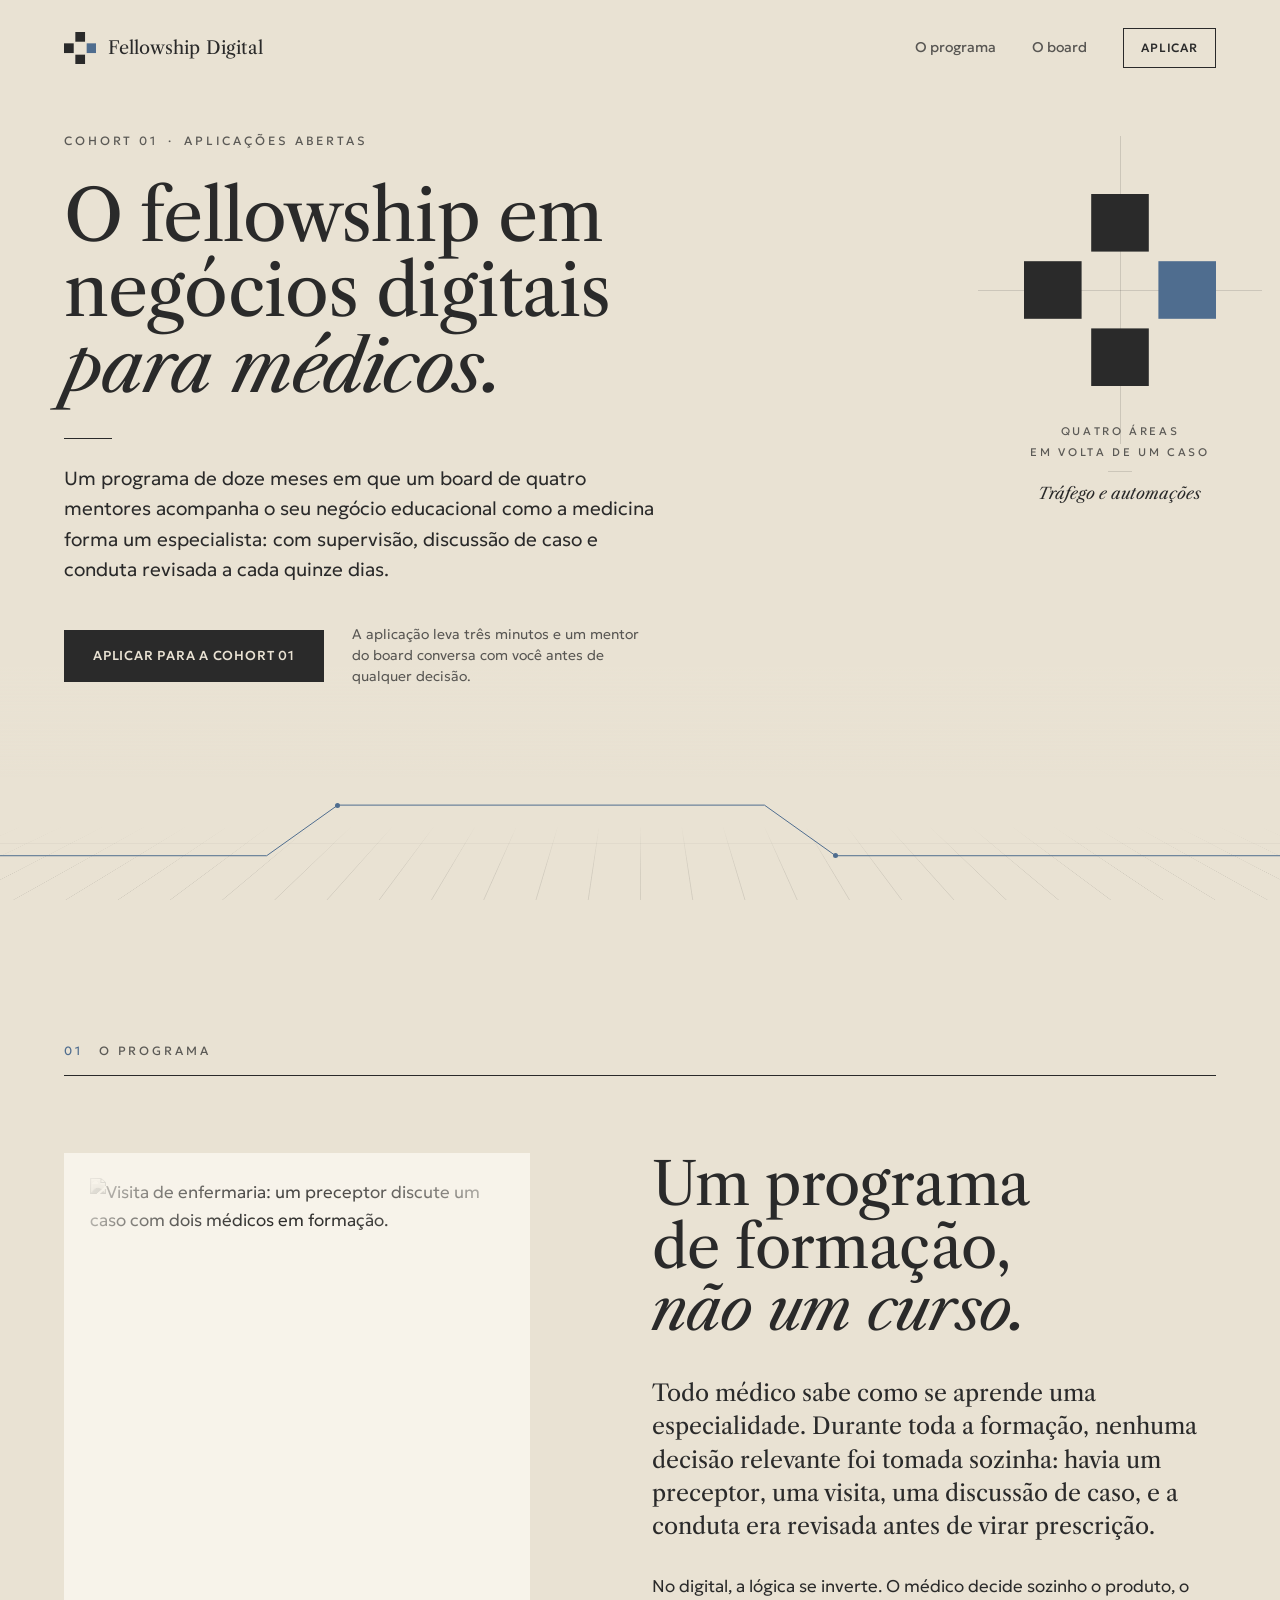
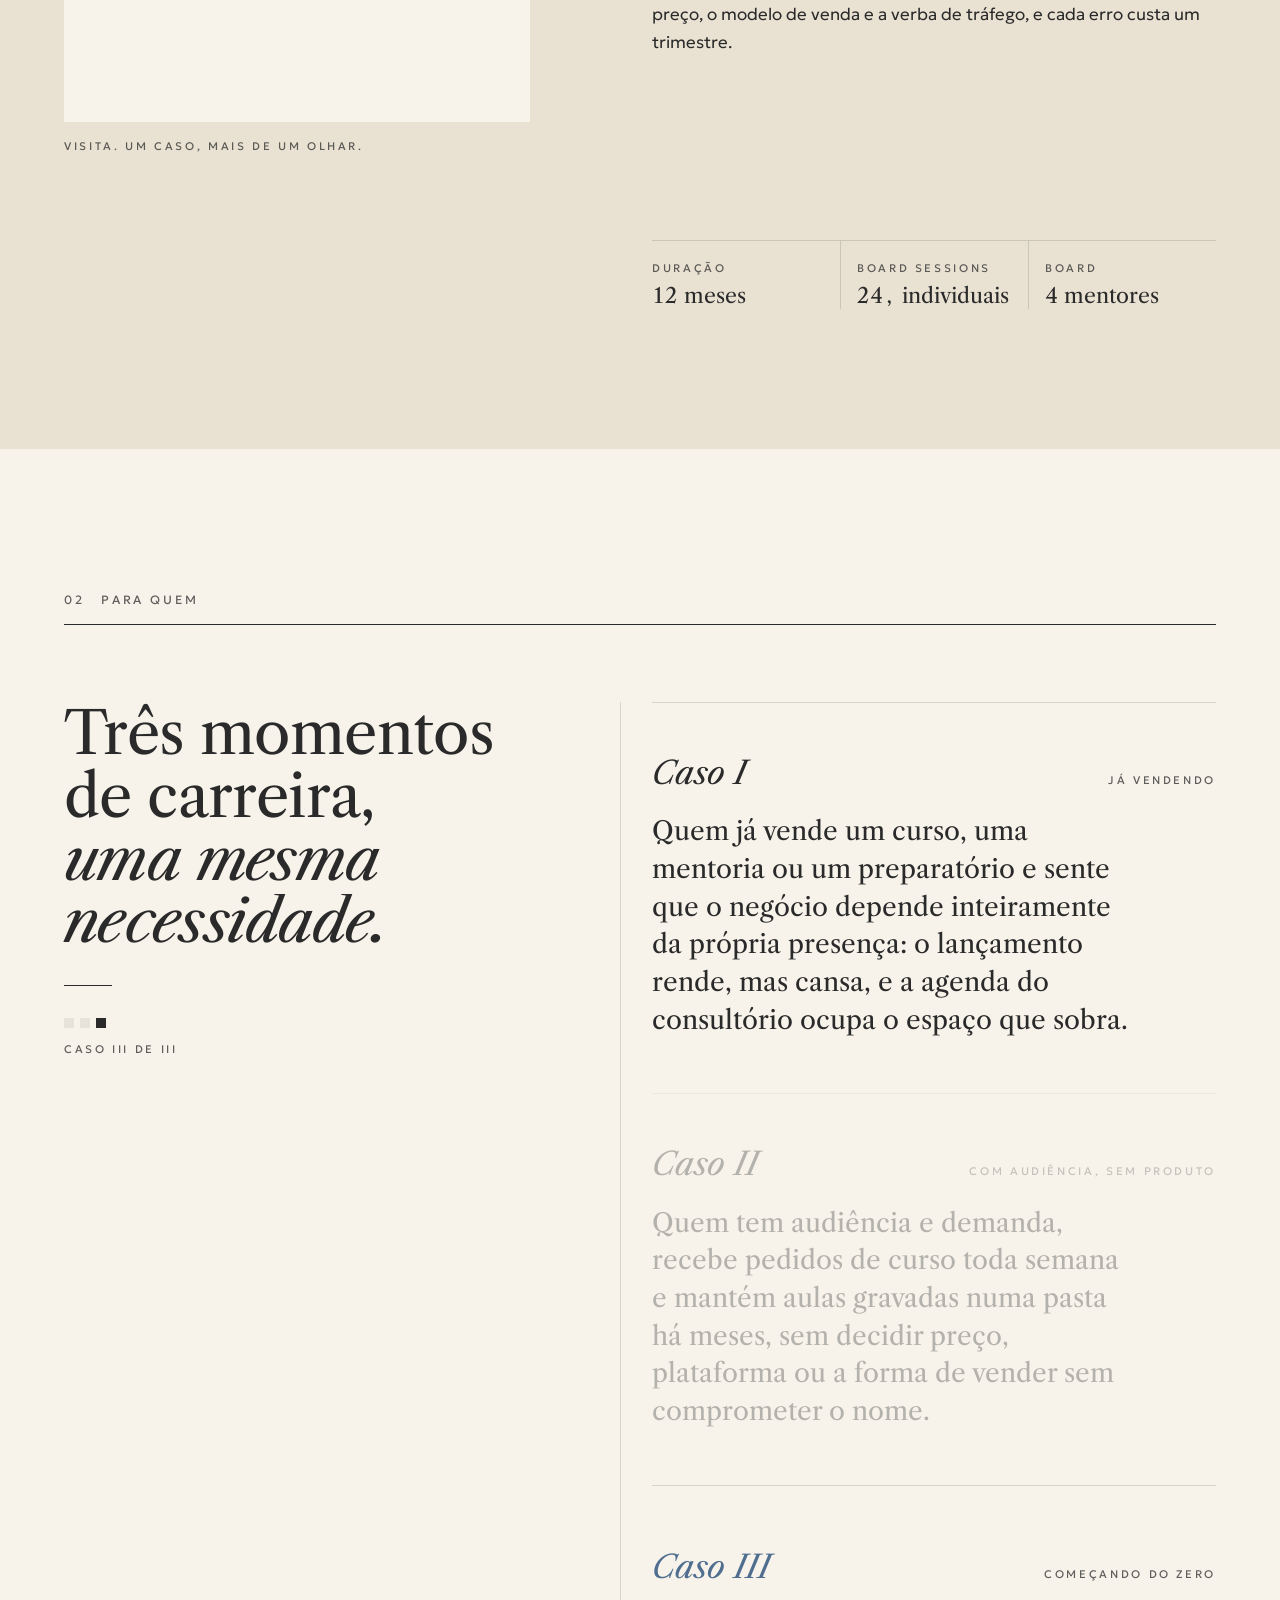
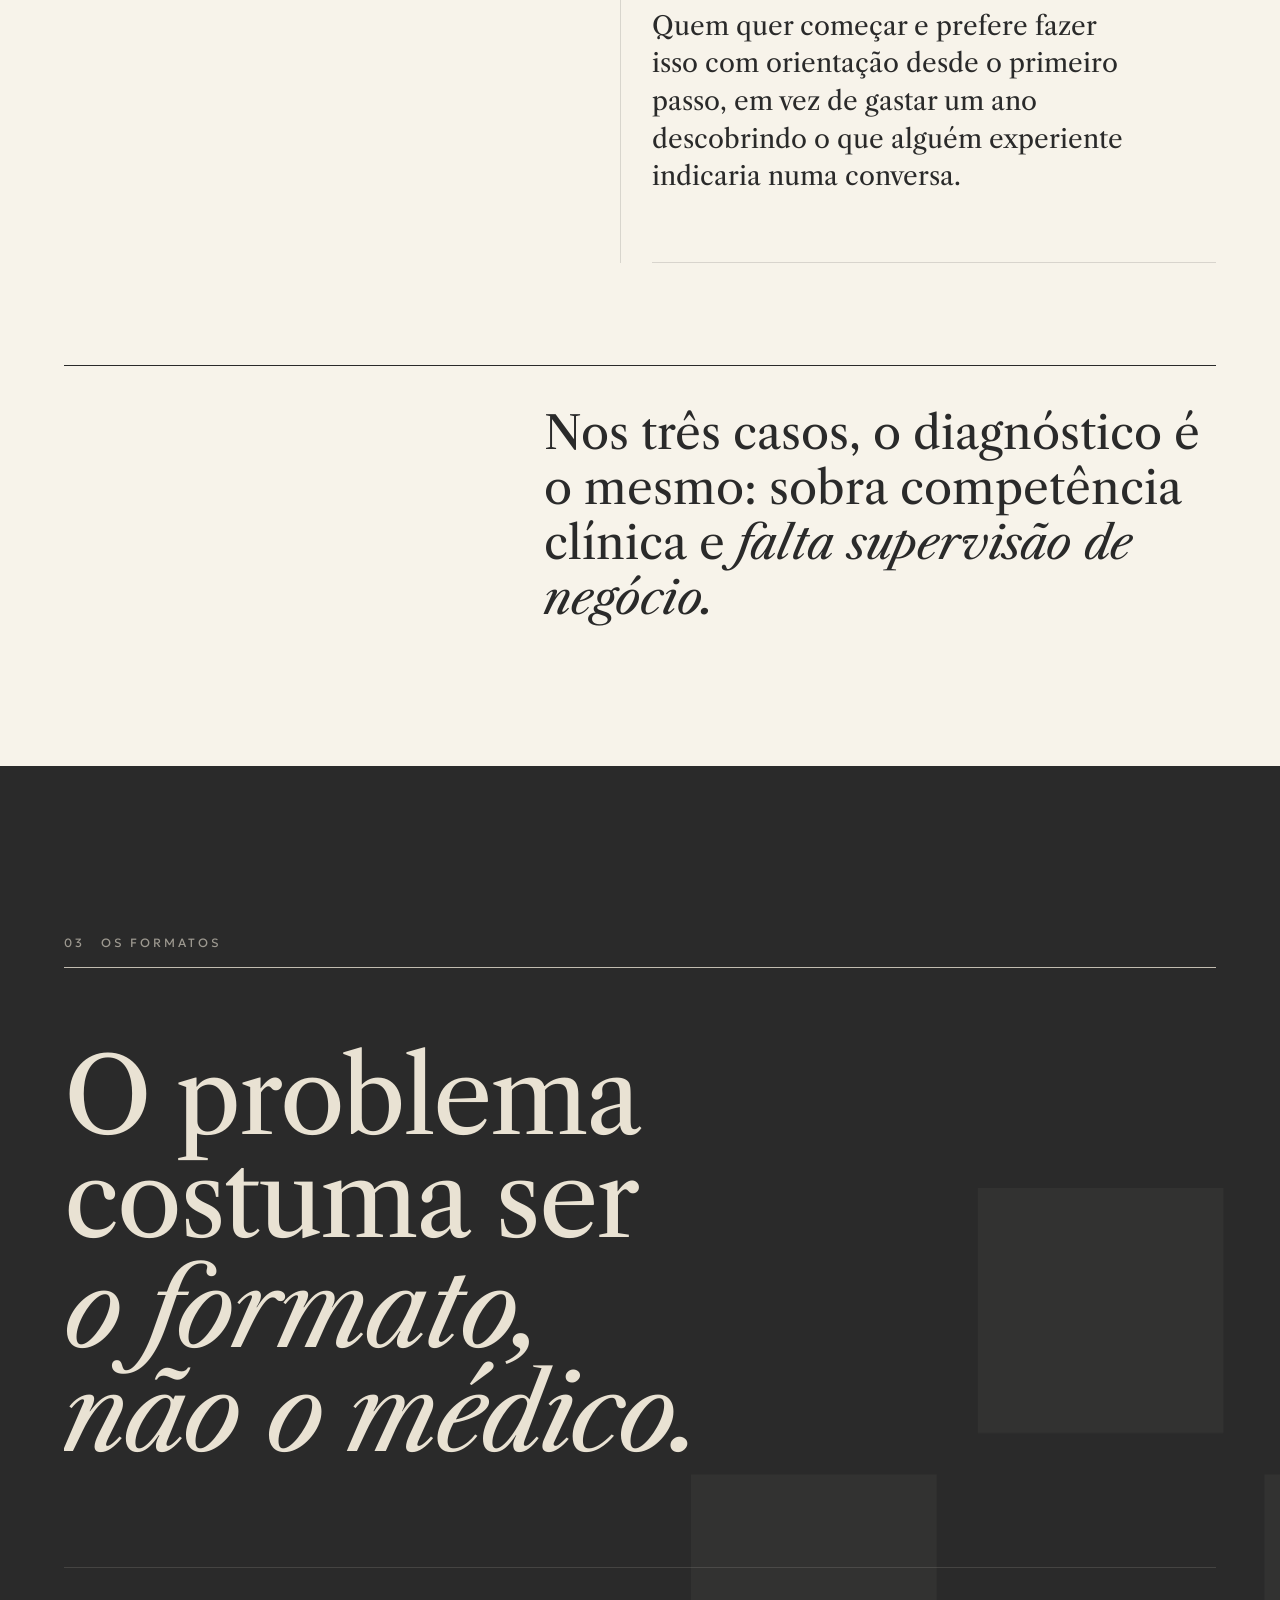
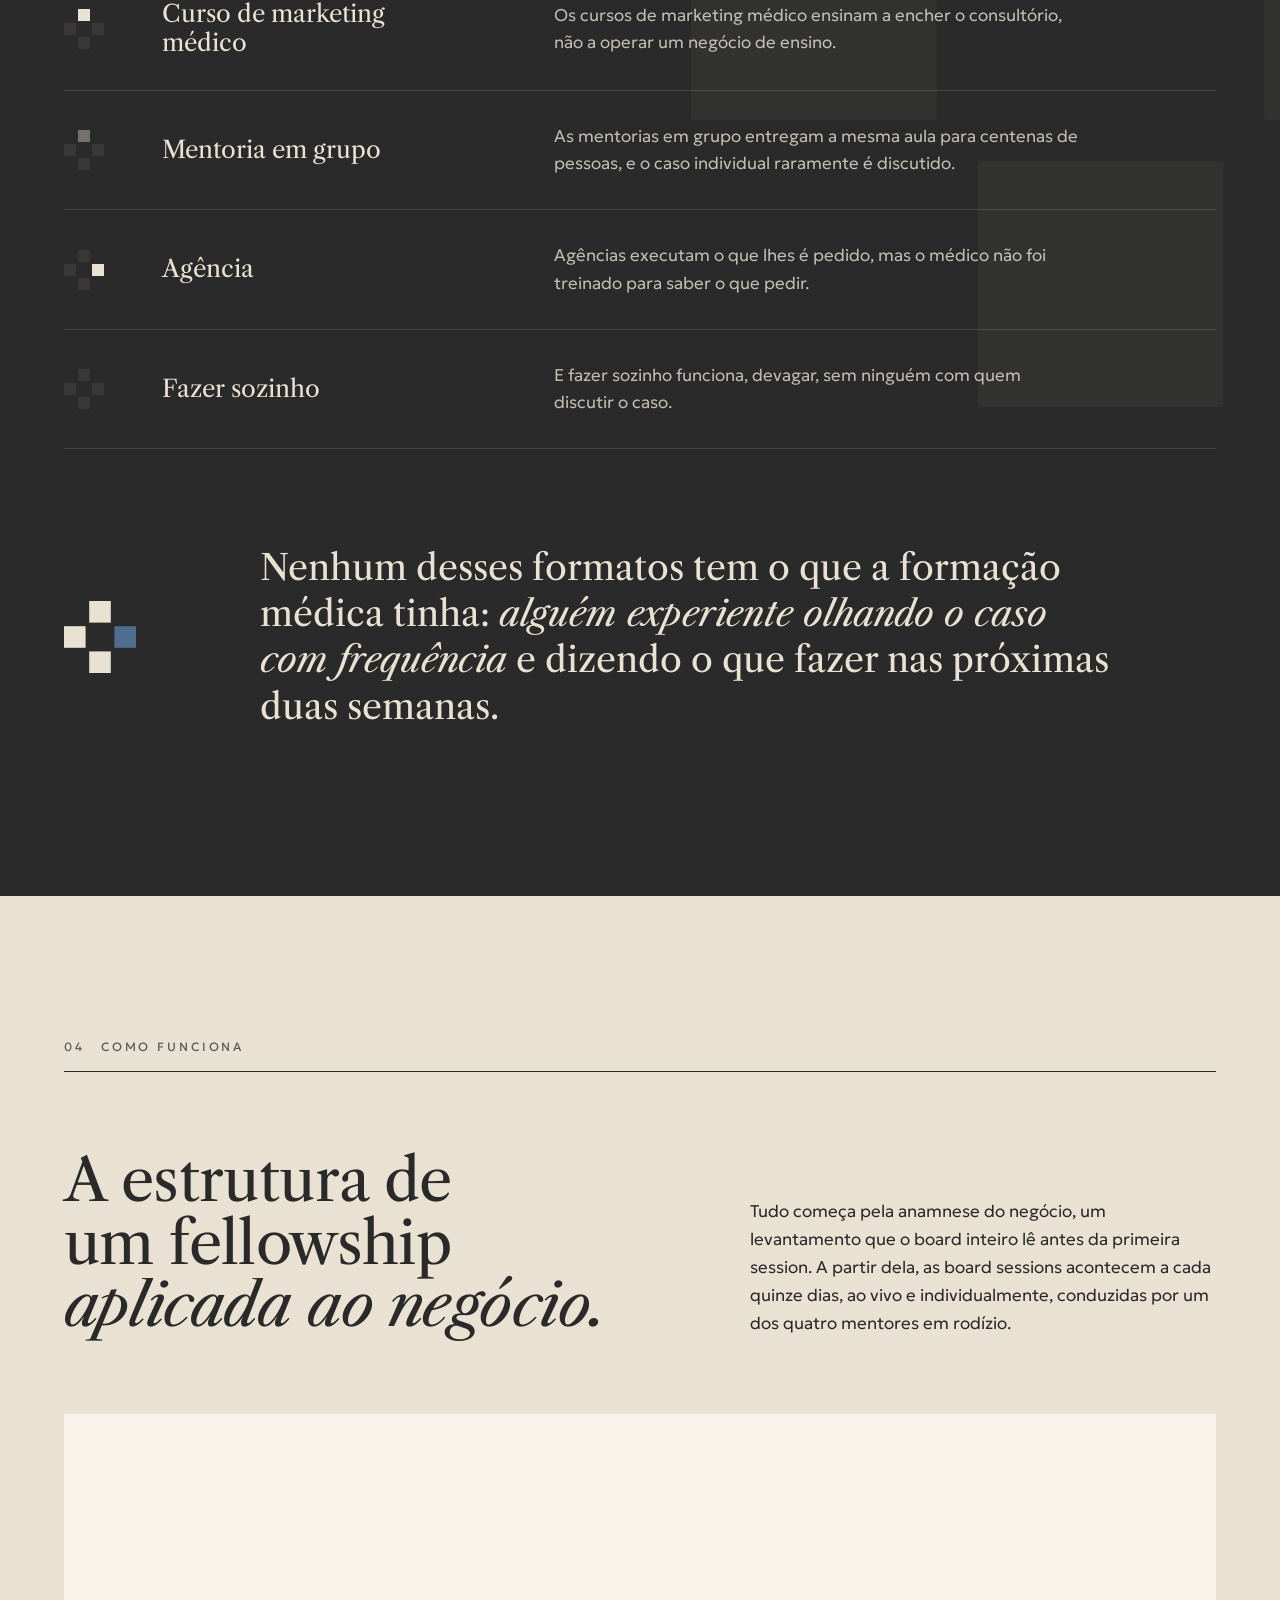
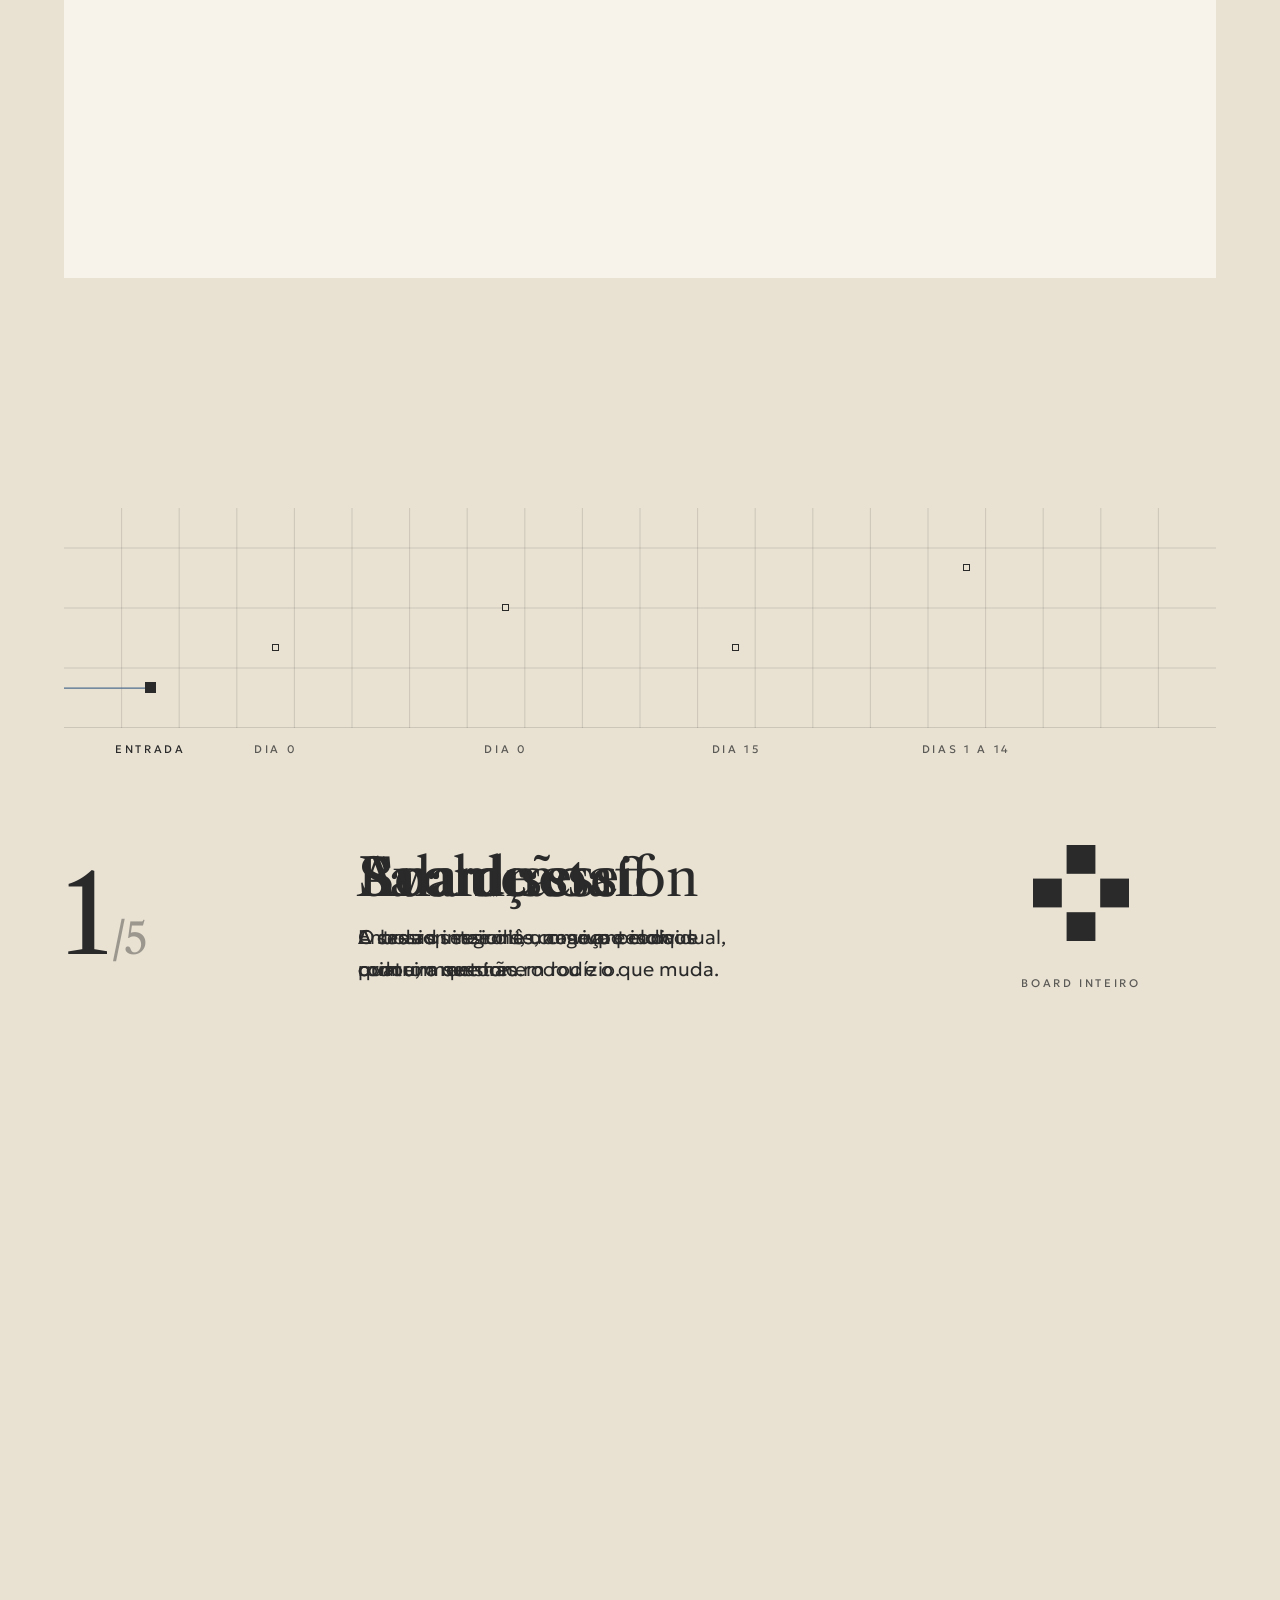
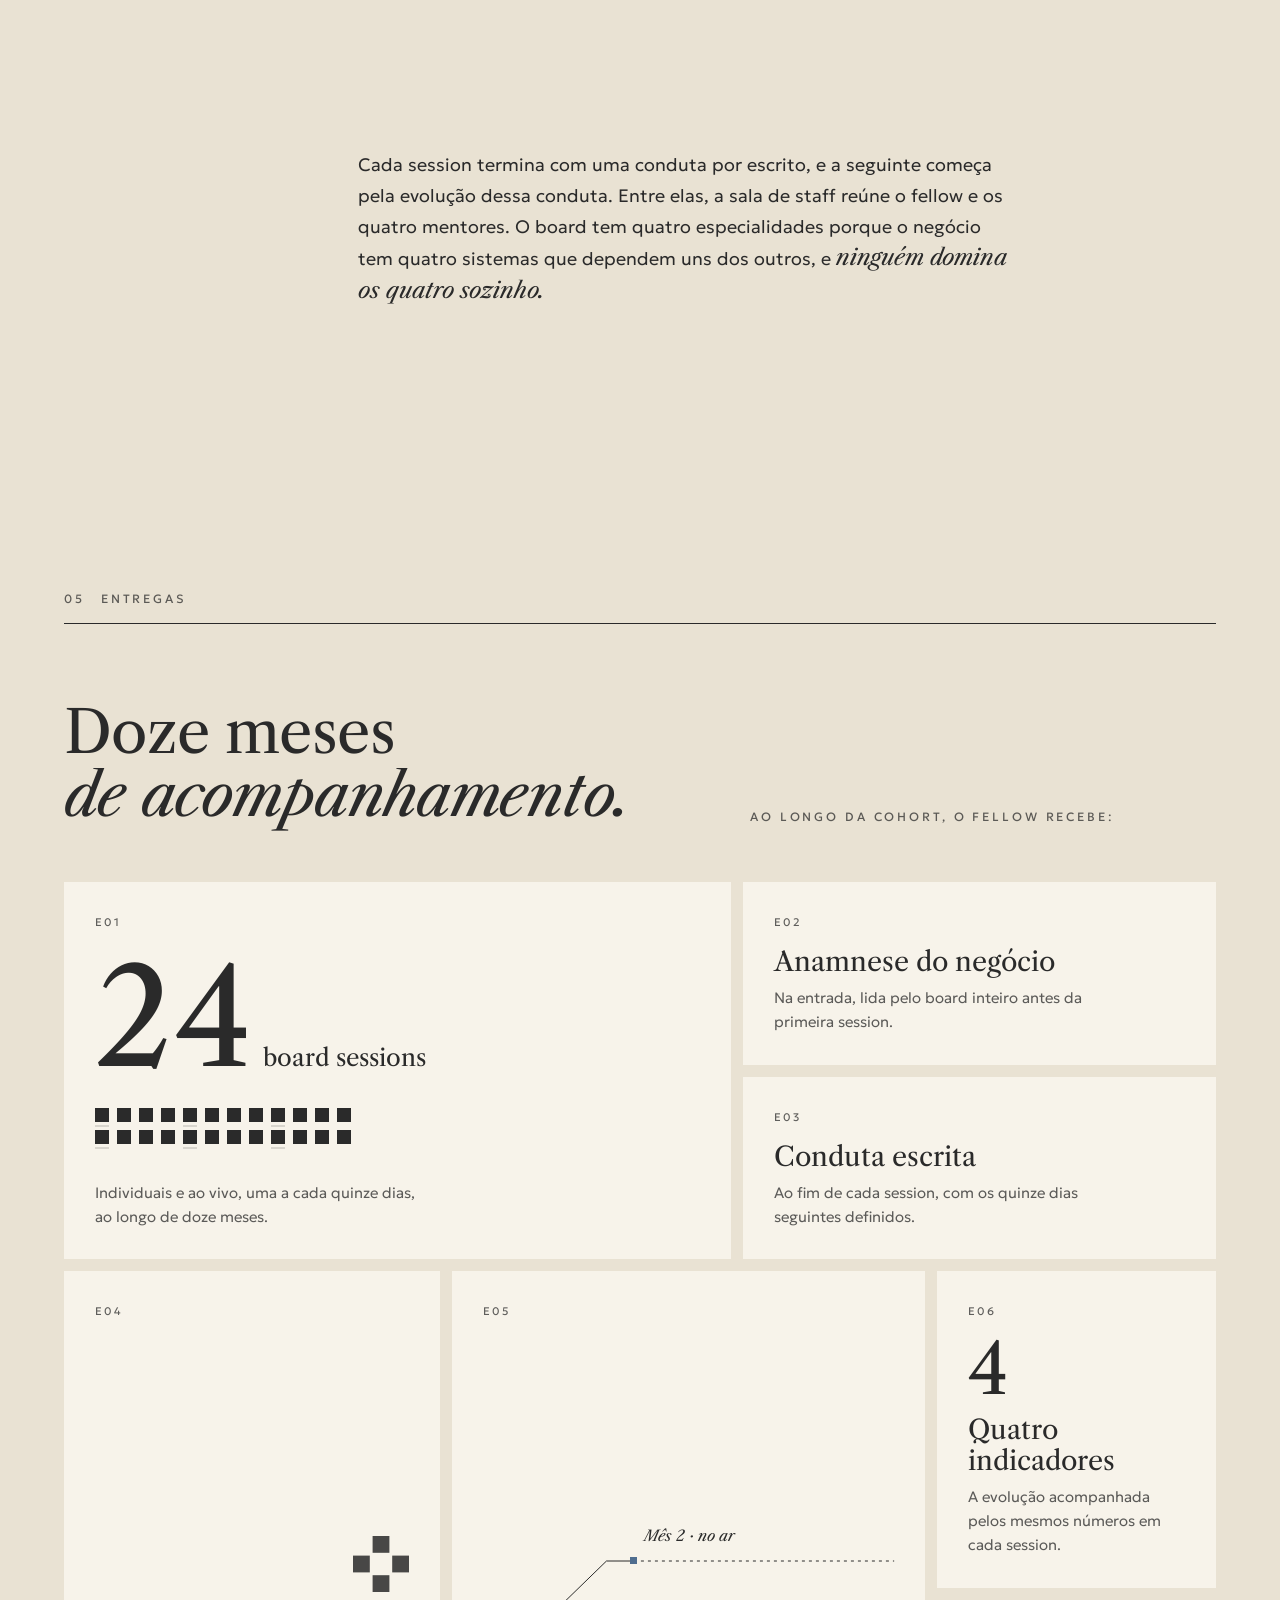
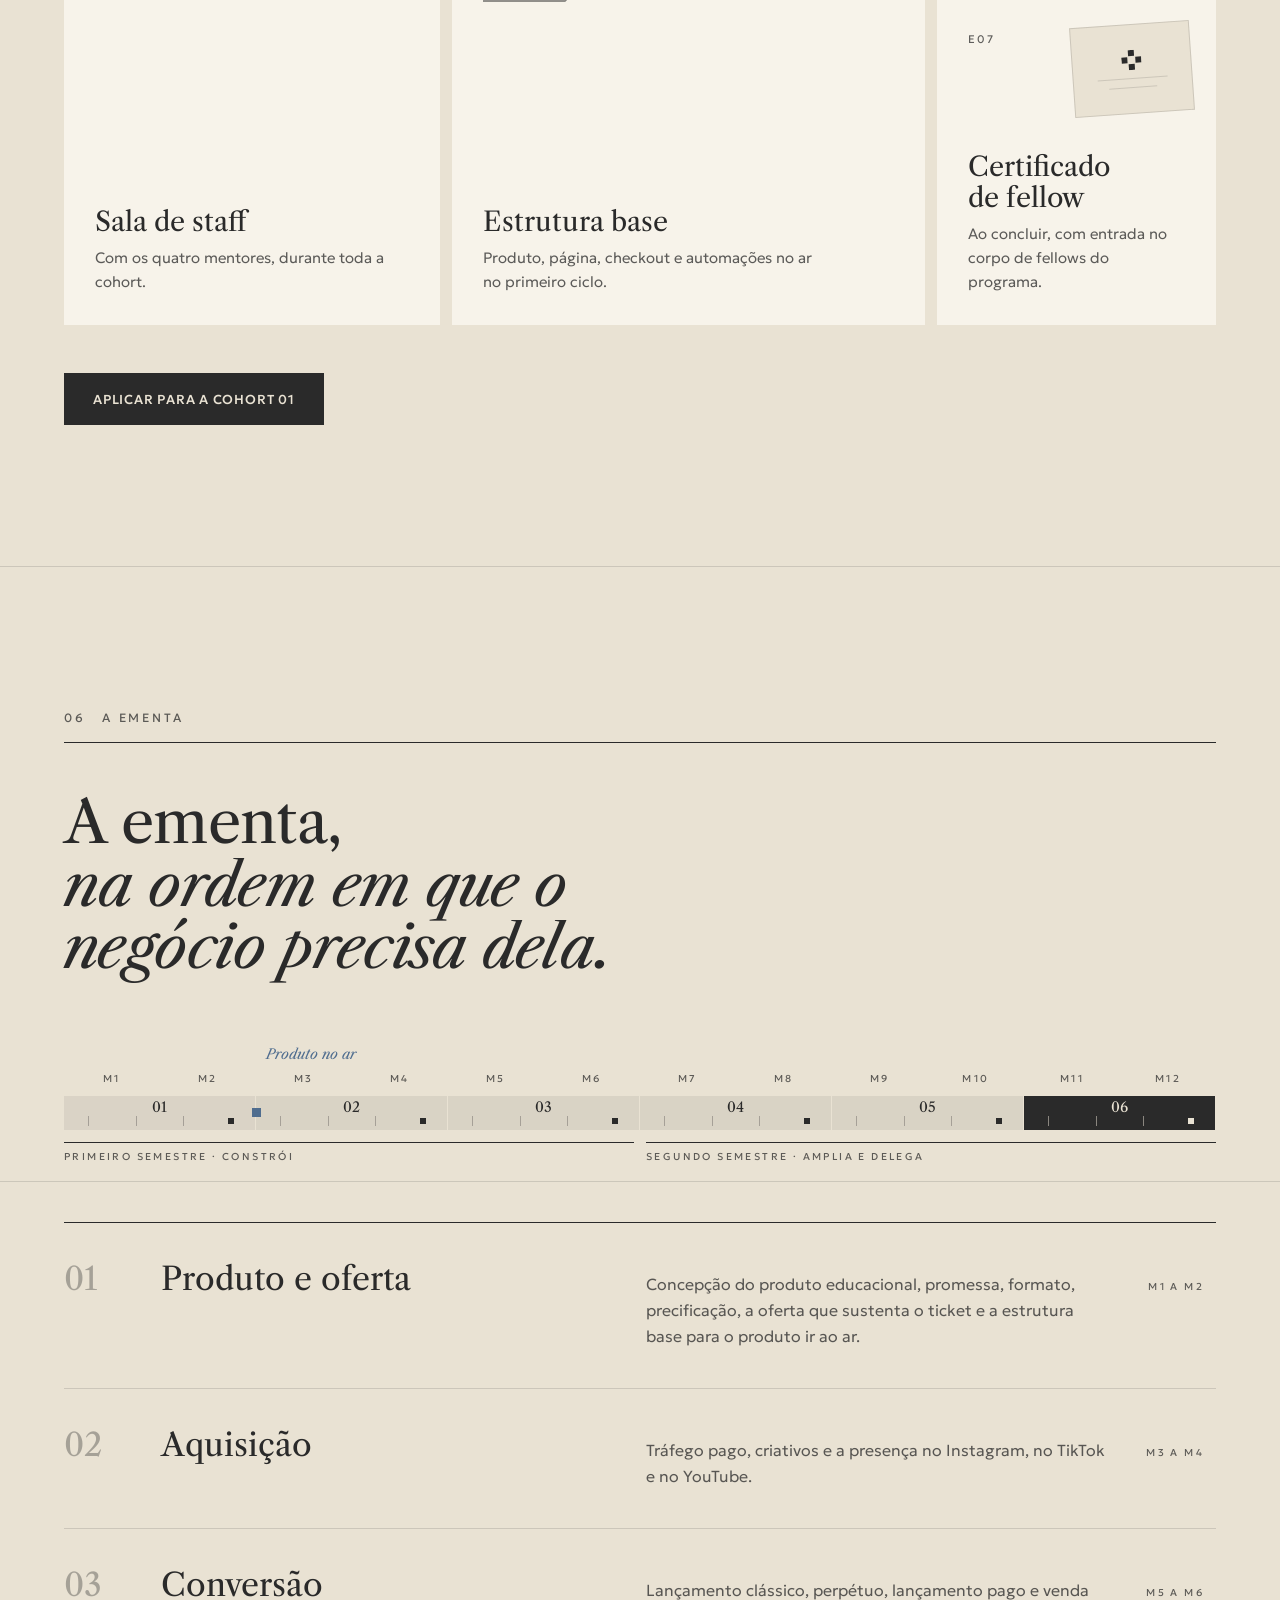
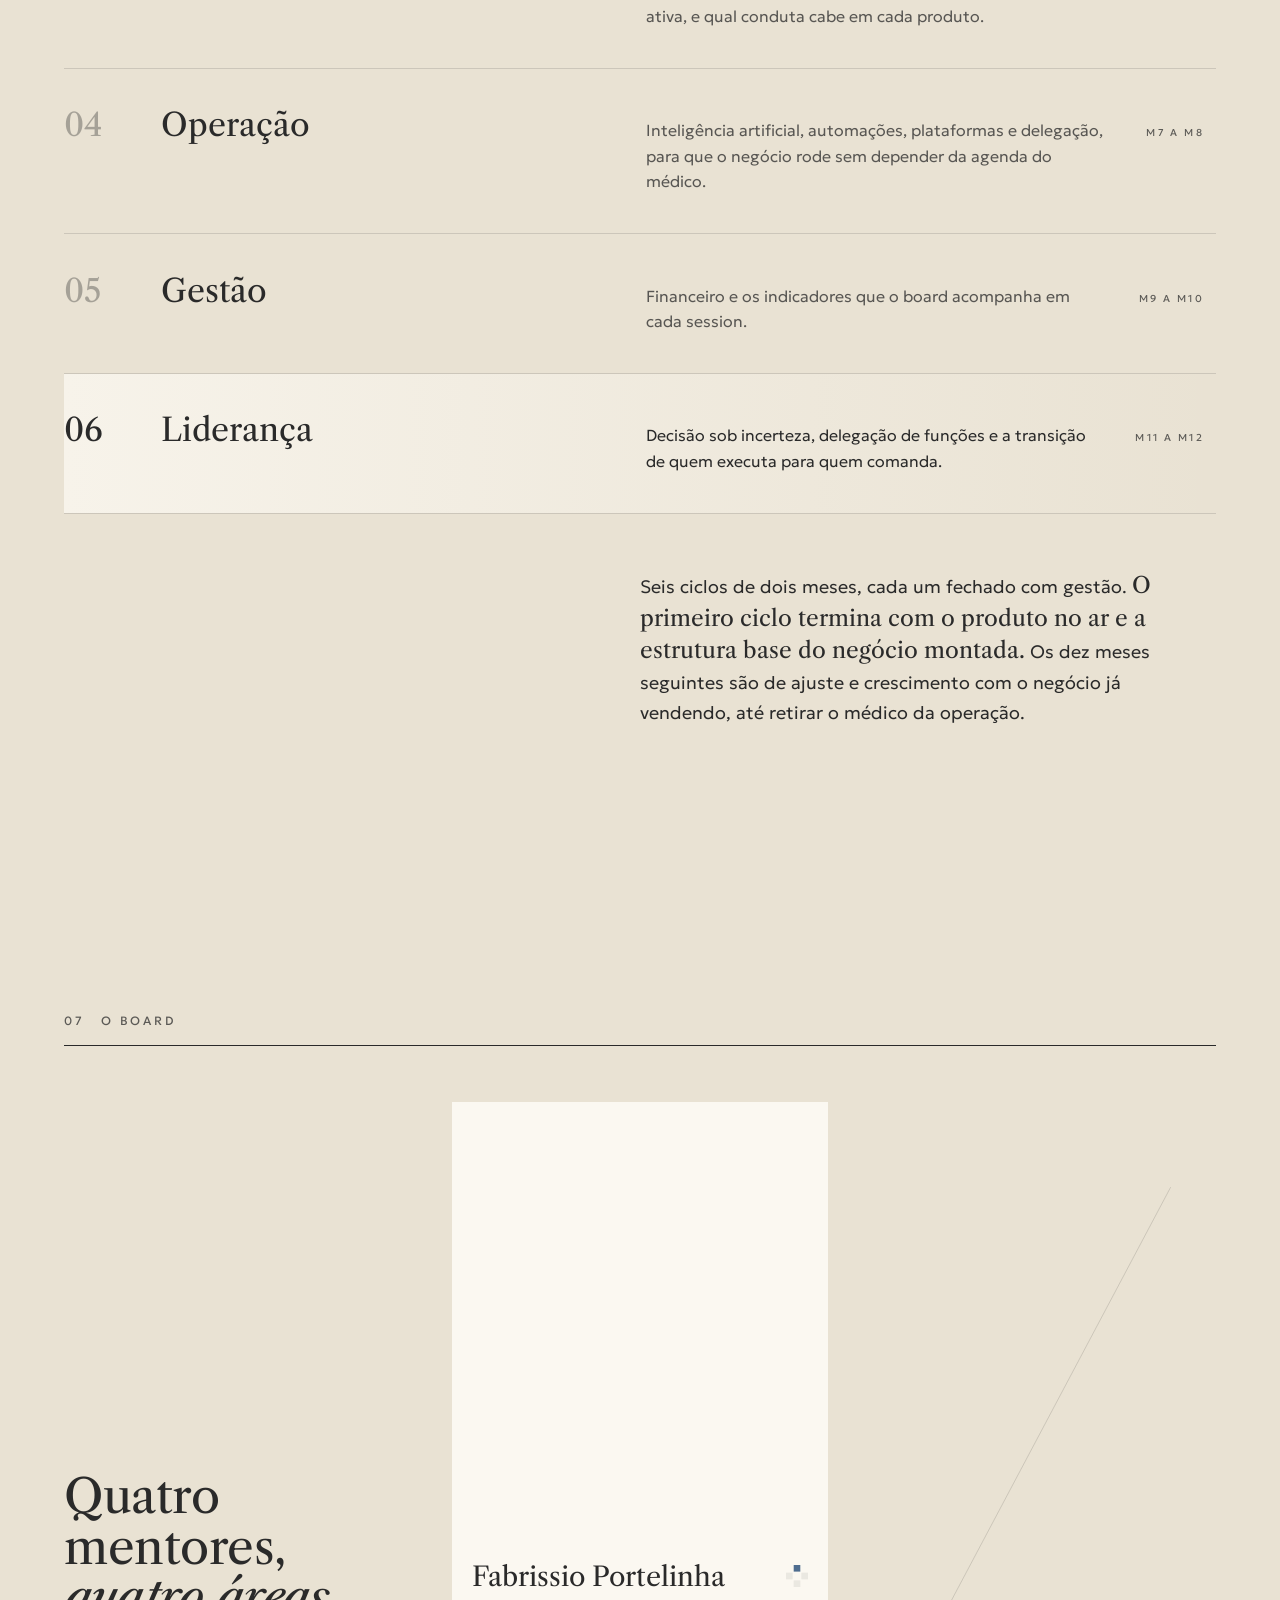
==== commit 8f810fd3: "Página nova (Brand Guide v1) na raiz, otimizada e com arquivos internos bloqueados - lp-v2 construíd" ====
--- a/index.html
+++ b/index.html
@@ -4,649 +4,981 @@
   <meta charset="UTF-8">
   <meta name="viewport" content="width=device-width, initial-scale=1.0">
 
-  <title>Fellowship Digital | Subespecialização em negócios digitais para médicos</title>
+  <title>Fellowship Digital | O fellowship em negócios digitais para médicos</title>
   <meta name="description" content="Programa de doze meses em que um board de quatro mentores acompanha o seu negócio educacional a cada quinze dias. Aplicações abertas para a cohort 01.">
 
-  <meta property="og:title" content="Fellowship Digital | Subespecialização em negócios digitais para médicos">
+  <meta property="og:title" content="Fellowship Digital | O fellowship em negócios digitais para médicos">
   <meta property="og:description" content="Programa de doze meses em que um board de quatro mentores acompanha o seu negócio educacional a cada quinze dias. Aplicações abertas para a cohort 01.">
   <meta property="og:type" content="website">
-  <meta property="og:image" content="">
   <meta property="og:url" content="https://fellowshipdigital.com.br/">
   <link rel="canonical" href="https://fellowshipdigital.com.br/">
 
-  <link rel="icon" type="image/svg+xml" href="/favicon.svg">
-  <link rel="apple-touch-icon" href="/apple-touch-icon.png">
-  <meta name="theme-color" content="#0B1F3A">
+  <link rel="icon" type="image/svg+xml" href="/lp-v2/favicon.svg">
+  <meta name="theme-color" content="#E9E2D3">
 
   <link rel="preconnect" href="https://fonts.googleapis.com">
   <link rel="preconnect" href="https://fonts.gstatic.com" crossorigin>
-  <link href="https://fonts.googleapis.com/css2?family=Newsreader:wght@500;600&family=Source+Sans+3:wght@400;600&display=swap" rel="stylesheet">
-
-  <link rel="preconnect" href="https://unpkg.com" crossorigin>
-  <link rel="preconnect" href="https://cdn.jsdelivr.net" crossorigin>
-
-  <link href="https://unpkg.com/aos@2.3.4/dist/aos.css" rel="stylesheet">
-  <link rel="stylesheet" href="https://cdn.jsdelivr.net/npm/intl-tel-input@24.6.0/build/css/intlTelInput.css">
-
-  <link rel="stylesheet" href="/pagina-aplicacao/style.css?v=20260914c">
-
-  <script src="https://unpkg.com/aos@2.3.4/dist/aos.js" defer></script>
-  <script src="https://cdn.jsdelivr.net/npm/intl-tel-input@24.6.0/build/js/intlTelInput.min.js" defer></script>
-  <script src="/pagina-aplicacao/script.js?v=20260914c" defer></script>
-  <script src="/pagina-aplicacao/orbits.js?v=20260914c" defer></script>
+  <link href="https://fonts.googleapis.com/css2?family=Geologica:wght@300;400;500&family=Libre+Caslon+Text:ital,wght@0,400;1,400&display=swap" rel="stylesheet">
+
+  <style>:root{--grafite:#2A2A2A;--grafite-escuro:#1C1C1C;--osso:#E9E2D3;--linho:#F7F3EA;--linho-hover:#FBF8F1;--linho-tras:#F1EBDF;--ardosia:#4F6D8F;--linha:rgba(42,42,42,0.15);--linha-faq:rgba(42,42,42,0.18);--grade:rgba(42,42,42,0.11);--vazio:rgba(42,42,42,0.08);--texto-suave:rgba(42,42,42,0.76);--texto-rotulo:rgba(42,42,42,0.74);--osso-80:rgba(233,226,211,0.80);--osso-60:rgba(233,226,211,0.60);--osso-14:rgba(233,226,211,0.14);--osso-08:rgba(233,226,211,0.08);--serif:'Libre Caslon Text',Georgia,'Times New Roman',serif;--sans:'Geologica','Segoe UI',system-ui,sans-serif;--container:1280px;--gutter:clamp(1.25rem,5vw,4.5rem);--secao-py:clamp(5rem,11vw,9rem);--barra-h:64px;--ease:cubic-bezier(0.22,0.7,0.2,1);--ease-io:cubic-bezier(0.45,0,0.2,1)}*,*::before,*::after{box-sizing:border-box;margin:0;padding:0}html{scroll-behavior:smooth;scroll-padding-top:calc(var(--barra-h) + 24px);-webkit-text-size-adjust:100%;interpolate-size:allow-keywords}html,body{overflow-x:clip}body{min-height:100vh;background:var(--osso);color:var(--grafite);font-family:var(--sans);font-weight:300;font-size:clamp(1rem,0.95rem + 0.2vw,1.0625rem);line-height:1.65;-webkit-font-smoothing:antialiased;-moz-osx-font-smoothing:grayscale}h1,h2,h3{font-family:var(--serif);font-weight:400;text-wrap:balance}em{font-style:italic}img,svg{display:block;max-width:100%;height:auto}a{color:inherit;text-decoration:none}button{font:inherit;color:inherit;background:none;border:0;cursor:pointer}ol,ul{list-style:none}:focus-visible{outline:1px solid var(--grafite);outline-offset:4px}::selection{background:var(--grafite);color:var(--osso)}.container{width:100%;max-width:var(--container);margin:0 auto;padding-inline:var(--gutter)}.rotulo{font-family:var(--sans);font-weight:400;font-size:0.75rem;letter-spacing:0.24em;text-transform:uppercase;color:var(--texto-rotulo)}.rotulo__sep{margin:0 0.35em}.fio{width:48px;height:0;border:0;border-top:1px solid var(--grafite)}.fecho-serif{font-family:var(--serif);font-size:1.25em;line-height:1.35}.link-sub{position:relative;color:var(--texto-suave);transition:color 0.2s}.link-sub::after{content:'';position:absolute;left:0;right:0;bottom:-3px;height:1px;background:currentColor;transform:scaleX(0);transform-origin:left;transition:transform 0.3s var(--ease)}.link-sub:hover{color:var(--grafite)}.link-sub:hover::after,.link-sub:focus-visible::after{transform:scaleX(1)}.link-sub--osso{color:var(--osso-80)}.link-sub--osso:hover{color:var(--osso)}.link-sub--osso:focus-visible{outline-color:var(--osso)}.link-terciario{display:inline-block;font-weight:400;font-size:0.75rem;letter-spacing:0.06em;text-transform:uppercase;border-bottom:1px solid var(--grafite);padding-bottom:2px;transition:opacity 0.2s}.link-terciario:hover{opacity:0.7}.btn{position:relative;display:inline-flex;align-items:center;justify-content:center;min-height:3.25rem;padding:1rem 1.75rem;font-family:var(--sans);font-weight:500;font-size:0.8125rem;letter-spacing:0.06em;text-transform:uppercase;line-height:1;transition:background-color 0.25s var(--ease),color 0.25s var(--ease),border-color 0.25s var(--ease),transform 0.15s var(--ease)}.btn:active{transform:translateY(1px)}.btn--primario{background:var(--grafite);color:var(--osso);border:1px solid var(--grafite)}.btn--primario:hover{background:var(--grafite-escuro);border-color:var(--grafite-escuro)}.btn--contorno{background:transparent;color:var(--grafite);border:1px solid var(--grafite)}.btn--contorno:hover{background:var(--linho)}.btn--sm{min-height:2.5rem;padding:0.7rem 1.1rem;font-size:0.75rem}.btn.is-pulsando::after{content:'';position:absolute;inset:-1px;border:1px solid var(--grafite);pointer-events:none;animation:btn-pulso 0.9s var(--ease) 1 both}@keyframes btn-pulso{0%{inset:-1px;opacity:0.8}100%{inset:-7px;opacity:0}}.assinatura{display:inline-flex;align-items:center;gap:calc(1.125rem * 1.8 * 0.35)}.simbolo{width:calc(1.125rem * 1.8);height:calc(1.125rem * 1.8);flex:0 0 auto}.simbolo rect{fill:var(--grafite)}.simbolo .simbolo__ardosia{fill:var(--ardosia)}.assinatura__nome{font-family:var(--serif);font-size:1.125rem;letter-spacing:0.01em;line-height:1;white-space:nowrap}.assinatura--sm{gap:10px}.assinatura--sm .simbolo{width:28px;height:28px}.assinatura--sm .assinatura__nome{font-size:1rem}.secao__cab{display:flex;align-items:baseline;gap:1rem;padding-bottom:0.9rem;border-bottom:1px solid var(--grafite)}.secao__cab--escuro{border-bottom-color:var(--osso-80)}.secao__num{font-weight:400;font-size:0.75rem;letter-spacing:0.24em;color:var(--ardosia)}.secao__num--neutro{color:var(--texto-rotulo)}.secao__cab--escuro .secao__num--neutro{color:var(--osso-60)}.secao__nome{font-weight:400;font-size:0.75rem;letter-spacing:0.24em;text-transform:uppercase;color:var(--texto-rotulo)}.secao__cab--escuro .secao__nome{color:var(--osso-60)}.js .revela{opacity:0;transform:translateY(18px);transition:opacity 0.9s var(--ease),transform 0.9s var(--ease);transition-delay:var(--atraso,0ms)}.js .revela.is-visivel{opacity:1;transform:none}.js .revela-clip{clip-path:inset(0 0 100% 0);transition:clip-path 1.1s var(--ease-io);transition-delay:var(--atraso,0ms)}.js .revela-clip.revela-clip--lateral{clip-path:inset(0 100% 0 0);transition-duration:1.3s}.js .revela-clip.is-visivel{clip-path:inset(0 0 0 0)}.barra{position:fixed;inset:0 0 auto 0;height:var(--barra-h);z-index:50;background:rgba(233,226,211,0.92);-webkit-backdrop-filter:saturate(1.1) blur(10px);backdrop-filter:saturate(1.1) blur(10px);border-bottom:1px solid var(--linha);transform:translateY(-100%);transition:transform 0.4s var(--ease)}.barra.is-visivel{transform:translateY(0)}.barra__inner{position:relative;height:100%;max-width:var(--container);margin:0 auto;padding-inline:var(--gutter);display:flex;align-items:center;justify-content:space-between;gap:1rem}.barra__secao{position:absolute;left:50%;top:50%;transform:translate(-50%,-50%);height:1.3em;overflow:hidden;font-weight:400;font-size:0.6875rem;line-height:1.3;letter-spacing:0.24em;text-transform:uppercase;color:var(--texto-rotulo);white-space:nowrap}.barra__secao span{display:block;transition:transform 0.25s var(--ease),opacity 0.25s var(--ease)}.barra__secao span.is-saindo{transform:translateY(-8px);opacity:0}.barra__secao span.is-entrando{transform:translateY(8px);opacity:0;transition:none}.barra__progresso{position:absolute;left:0;right:0;bottom:-1px;height:1px;background:var(--grafite);transform-origin:left;transform:scaleX(var(--p,0))}@supports (animation-timeline:scroll()){.barra__progresso{animation:barra-progresso linear both;animation-timeline:scroll(root)}}@keyframes barra-progresso{from{transform:scaleX(0)}to{transform:scaleX(1)}}.hero{--horizonte-h:clamp(8rem,21vh,12rem);position:relative;isolation:isolate;min-height:100svh;display:flex;flex-direction:column;overflow:hidden;background:var(--osso)}.topbar{position:relative;z-index:3;width:100%;max-width:var(--container);margin:0 auto;padding:1.75rem var(--gutter) 0;display:flex;align-items:center;justify-content:space-between;gap:1.5rem}.topbar__nav{display:flex;align-items:center;gap:2.25rem;font-weight:400;font-size:0.875rem}.hero__grid{position:relative;z-index:2;flex:1;width:100%;max-width:var(--container);margin:0 auto;padding:clamp(2.5rem,7vh,5rem) var(--gutter) calc(var(--horizonte-h) + 1rem);display:grid;grid-template-columns:repeat(12,minmax(0,1fr));column-gap:1.5rem;align-items:start}.hero__copy{grid-column:1 / span 8;min-width:0;display:flex;flex-direction:column;align-items:flex-start}.hero__titulo{margin-top:1.75rem;font-size:clamp(2.75rem,1.5rem + 3.7vw,4.625rem);line-height:1.06;letter-spacing:-0.012em;max-width:17ch}.hero .fio{margin:2rem 0 1.5rem}.hero__lead{max-width:min(38rem,100%);font-size:clamp(1.0625rem,1rem + 0.3vw,1.1875rem);line-height:1.6}.hero__acao{margin-top:2.5rem;display:flex;flex-wrap:wrap;align-items:center;gap:1rem 1.75rem}.hero__apoio{max-width:19rem;font-size:0.875rem;line-height:1.5;color:var(--texto-suave)}.hero__marca{grid-column:10 / span 3;justify-self:end;margin-top:clamp(2.5rem,7vh,4.5rem);display:flex;flex-direction:column;align-items:center;gap:2.25rem}.cruz{position:relative;width:clamp(10rem,15vw,13.5rem);aspect-ratio:1;cursor:pointer;will-change:transform}.cruz:focus-visible{outline-offset:12px}.cruz__simbolo{position:relative;width:100%;height:100%;overflow:visible}.cruz__eixo{position:absolute;background:var(--linha);transition:transform 1.6s var(--ease) 0.2s}.cruz__eixo--h{left:-24%;right:-24%;top:50%;height:1px;transform:scaleX(0)}.cruz__eixo--v{top:-30%;bottom:-30%;left:50%;width:1px;transform:scaleY(0)}.q{fill:var(--grafite);opacity:0;transform-box:fill-box;transform-origin:center;transition:opacity 0.7s var(--ease),transform 0.9s var(--ease),fill 0.6s var(--ease-io)}.q--1{transform:translateY(-40%);transition-delay:0.35s,0.35s,0s}.q--2{transform:translateX(-40%);transition-delay:0.5s,0.5s,0s}.q--4{transform:translateY(40%);transition-delay:0.65s,0.65s,0s}.q--3{transform:translateX(40%);transition-delay:1.15s,1.15s,0s}.cruz[data-ativo="1"] .q--1,.cruz[data-ativo="2"] .q--2,.cruz[data-ativo="3"] .q--3,.cruz[data-ativo="4"] .q--4{fill:var(--ardosia)}.q.is-pulso{animation:q-pulso 0.5s var(--ease) 1}@keyframes q-pulso{0%{transform:scale(1)}45%{transform:scale(1.06)}100%{transform:scale(1)}}.hero__legenda{display:flex;flex-direction:column;align-items:center;font-weight:400;font-size:0.6875rem;letter-spacing:0.24em;text-transform:uppercase;color:var(--texto-rotulo);text-align:center;opacity:0;transition:opacity 1s var(--ease) 1.6s}.legenda__fixa{display:flex;flex-direction:column;gap:0.2rem}.legenda__fio{width:24px;height:1px;background:var(--linha);margin:0.6rem auto}.legenda__area{display:block;height:1.4em;overflow:hidden;font-family:var(--serif);font-style:italic;font-size:1rem;letter-spacing:0;text-transform:none;color:var(--grafite);line-height:1.4}.legenda__area span{display:block;transition:transform 0.45s var(--ease)}.legenda__area span.is-saindo{transform:translateY(-100%)}.legenda__area span.is-entrando{transform:translateY(100%);transition:none}.is-pronto .cruz__eixo--h{transform:scaleX(1)}.is-pronto .cruz__eixo--v{transform:scaleY(1)}.is-pronto .q{opacity:1;transform:none}.is-pronto .hero__legenda{opacity:1}.horizonte{position:absolute;left:0;right:0;bottom:0;height:calc(var(--horizonte-h) + 4rem);z-index:0;pointer-events:none}.horizonte__grade{position:absolute;left:-20%;right:-20%;bottom:-10%;height:100%;background-image:linear-gradient(var(--grade) 1px,transparent 1px),linear-gradient(90deg,var(--grade) 1px,transparent 1px);background-size:56px 56px;transform:perspective(600px) rotateX(58deg);transform-origin:50% 100%;-webkit-mask-image:linear-gradient(180deg,transparent 0%,#000 55%);mask-image:linear-gradient(180deg,transparent 0%,#000 55%);animation:grade-desliza 24s linear infinite}.horizonte__veu{position:absolute;inset:0;background:linear-gradient(180deg,var(--osso) 8%,rgba(233,226,211,0) 52%)}.horizonte__linha{position:absolute;inset:0;width:100%;height:100%;clip-path:inset(-4px 100% -4px 0);transition:clip-path 4.2s var(--ease-io) 0.6s}.is-pronto .hero .horizonte__linha{clip-path:inset(-4px 0 -4px 0)}.conduta{fill:none;stroke:var(--ardosia);stroke-width:1;vector-effect:non-scaling-stroke}.conduta--neutra{stroke:rgba(42,42,42,0.4)}.no{position:absolute;width:5px;height:5px;margin:-2.5px 0 0 -2.5px;border-radius:50%;background:var(--ardosia);opacity:0;transition:opacity 0.6s var(--ease)}.no--1{left:26.39%;top:62.5%;transition-delay:1.9s}.no--2{left:65.28%;top:82.5%;transition-delay:3.6s}.is-pronto .no{opacity:1}@keyframes grade-desliza{from{background-position:0 0,0 0}to{background-position:0 56px,56px 0}}@keyframes grade-desliza-inversa{from{background-position:0 0,0 0}to{background-position:0 -56px,-56px 0}}@media (max-width:1024px){.hero__copy{grid-column:1/span 9}.hero__marca{grid-column:10/span 3}}@media (max-width:760px){:root{--barra-h:56px}.topbar{padding-top:1.25rem}.topbar__nav a:not(.btn){display:none}.barra__secao{display:none}.hero{--horizonte-h:9rem}.hero__grid{display:flex;flex-direction:column;padding-top:2.5rem;padding-bottom:calc(var(--horizonte-h) + .5rem)}.hero__marca{order:-1;align-self:flex-start;flex-direction:row;gap:1.25rem;margin:0 0 2.25rem}.cruz{width:5.5rem}.cruz__eixo--h{left:-20%;right:-20%}.cruz__eixo--v{top:-20%;bottom:-20%}.hero__legenda{align-items:flex-start;text-align:left}.legenda__fixa,.legenda__fio{display:none}.hero__titulo{margin-top:1.25rem;max-width:none}.hero__acao{flex-direction:column;align-items:stretch}.hero__acao .btn{width:100%}}@media (max-width:420px){.barra .assinatura__nome{display:none}}@media (prefers-reduced-motion:reduce){.q,.cruz__eixo--h,.cruz__eixo--v{opacity:1;transform:none}.hero__legenda,.no{opacity:1}.horizonte__linha{clip-path:none}.horizonte__grade{animation:none}.js .revela{opacity:1;transform:none}.js .revela-clip{clip-path:none}}</style>
+  <link rel="preload" href="/lp-v2/style.css?v=20260916h" as="style" onload="this.onload=null;this.rel='stylesheet'">
+  <noscript><link rel="stylesheet" href="/lp-v2/style.css?v=20260916h"></noscript>
+  <script>document.documentElement.classList.add('js');</script>
+  <script src="/lp-v2/script.js?v=20260916h" defer></script>
 </head>
 <body>
 
   <!--
-    ESTRUTURA DA PAGINA
-    ===================
-    1 Hero com topbar integrada (orbitas do board em canvas, orbits.js)
-    2 Apresentacao (foto da visita dissolvida + prosa, 5/7)
-    3 Para quem (ledger, fundo cinza-azulado com grao)
-    4 Formatos habituais (marinho, marca d'agua azul)
-    5 Como funciona (faixa de foto + timeline do ciclo)
-    6 O que recebe (bento)
-    7 Tracks (tabela de ementa + diagrama de 12 meses em SVG)
-    8 Board (fichas com fotos dissolvidas, ordem alfabetica)
-    9 Criterios (fundo cinza-azulado)
-    10 Experiencia (oculta ate os numeros existirem)
-    11 Processo (linha vertical)
-    12 FAQ (indice editorial)
-    13 Final (orbitas do board)
-    14 Rodape
-    Imagens via Netlify CDN. Fontes: Newsreader + Source Sans 3.
+    LP-V2 - FELLOWSHIP DIGITAL
+    ==========================
+    Especificacao: /lp-v2/layout.md  |  Copy: /lp-v2/copy.md
+    Identidade: Brand Guide v1 (grafite, osso, linho, ardosia; Libre Caslon Text + Geologica)
+    0  Barra fixa (secao atual + progresso)
+    H  Hero: Split Assimetrico + Horizonte + rodizio do simbolo
+    01 O programa: Editorial
+    02 Para quem: Progressive Reveal
+    03 Os formatos: Poster (grafite)
+    04 Como funciona: Scroll Storytelling (prontuario)
+    05 Entregas: Bento Box
+    06 A ementa: Data Dense (regua de 12 meses)
+    07 O board: cruz 3x3
+    08 Criterios: parecer em papel
+    09 Experiencia: 8 digitos (grafite)
+    10 Aplicacao: trilha em escada
+    11 Perguntas: indice editorial
+    F  Final: quadrantes convergindo sobre o Horizonte
+    R  Rodape
   -->
 
+  <!-- 0. BARRA FIXA -->
+  <header class="barra" data-barra>
+    <div class="barra__inner">
+      <a href="#inicio" class="assinatura assinatura--sm" aria-label="Fellowship Digital, voltar ao início">
+        <svg class="simbolo" viewBox="0 0 40 40" aria-hidden="true">
+          <rect x="14" y="0" width="12" height="12"></rect>
+          <rect x="0" y="14" width="12" height="12"></rect>
+          <rect class="simbolo__ardosia" x="28" y="14" width="12" height="12"></rect>
+          <rect x="14" y="28" width="12" height="12"></rect>
+        </svg>
+        <span class="assinatura__nome">Fellowship Digital</span>
+      </a>
+      <p class="barra__secao" aria-hidden="true"><span data-barra-texto></span></p>
+      <a href="/aplicar/" class="btn btn--primario btn--sm">Aplicar</a>
+    </div>
+    <span class="barra__progresso" aria-hidden="true"></span>
+  </header>
+
   <main>
 
-    <!-- 1. HERO (topbar integrada) -->
-    <section class="hero" id="inicio">
-      <canvas class="orbits" data-orbits data-theme="light" aria-hidden="true"></canvas>
+    <!-- H. HERO -->
+    <section class="hero" id="inicio" data-hero>
+
+      <div class="horizonte" aria-hidden="true">
+        <div class="horizonte__grade"></div>
+        <div class="horizonte__veu"></div>
+        <svg class="horizonte__linha" viewBox="0 0 1440 400" preserveAspectRatio="none">
+          <path class="conduta" d="M0 330 L300 330 L380 250 L860 250 L940 330 L1440 330"></path>
+        </svg>
+        <span class="no no--1"></span>
+        <span class="no no--2"></span>
+      </div>
+
       <header class="topbar">
-          <div class="topbar__inner">
-            <a href="/" class="brand brand--large" aria-label="Fellowship Digital">
-              <svg class="brand__mark" viewBox="0 0 72 72" aria-hidden="true">
-                <circle cx="36" cy="36" r="33" fill="none" stroke="currentColor" stroke-width="1.6"></circle>
-                <rect x="27" y="17" width="5" height="38" fill="currentColor"></rect>
-                <rect x="27" y="17" width="22" height="5" fill="currentColor"></rect>
-                <rect x="27" y="32" width="16" height="4" fill="currentColor"></rect>
-                <circle cx="29.5" cy="58" r="2" fill="currentColor"></circle>
+        <a href="/" class="assinatura" aria-label="Fellowship Digital">
+          <svg class="simbolo" viewBox="0 0 40 40" aria-hidden="true">
+            <rect x="14" y="0" width="12" height="12"></rect>
+            <rect x="0" y="14" width="12" height="12"></rect>
+            <rect class="simbolo__ardosia" x="28" y="14" width="12" height="12"></rect>
+            <rect x="14" y="28" width="12" height="12"></rect>
+          </svg>
+          <span class="assinatura__nome">Fellowship Digital</span>
+        </a>
+        <nav class="topbar__nav" aria-label="Principal">
+          <a href="#programa" class="link-sub">O programa</a>
+          <a href="#board" class="link-sub">O board</a>
+          <a href="/aplicar/" class="btn btn--contorno btn--sm">Aplicar</a>
+        </nav>
+      </header>
+
+      <div class="hero__grid">
+        <div class="hero__copy">
+          <p class="rotulo">Cohort 01 <span class="rotulo__sep">·</span> Aplicações abertas</p>
+          <h1 class="hero__titulo">O fellowship em negócios digitais <em>para médicos.</em></h1>
+          <hr class="fio">
+          <p class="hero__lead">Um programa de doze meses em que um board de quatro mentores acompanha o seu negócio educacional como a medicina forma um especialista: com supervisão, discussão de caso e conduta revisada a cada quinze dias.</p>
+          <div class="hero__acao">
+            <a href="/aplicar/" class="btn btn--primario">Aplicar para a cohort 01</a>
+            <p class="hero__apoio">A aplicação leva três minutos e um mentor do board conversa com você antes de qualquer decisão.</p>
+          </div>
+        </div>
+
+        <figure class="hero__marca">
+          <div class="cruz" data-cruz data-ativo="3" tabindex="0" role="button" aria-label="Ver as quatro áreas do board">
+            <span class="cruz__eixo cruz__eixo--h" aria-hidden="true"></span>
+            <span class="cruz__eixo cruz__eixo--v" aria-hidden="true"></span>
+            <svg class="cruz__simbolo" viewBox="0 0 40 40" aria-hidden="true">
+              <rect class="q q--1" x="14" y="0" width="12" height="12"></rect>
+              <rect class="q q--2" x="0" y="14" width="12" height="12"></rect>
+              <rect class="q q--4" x="14" y="28" width="12" height="12"></rect>
+              <rect class="q q--3" x="28" y="14" width="12" height="12"></rect>
+            </svg>
+          </div>
+          <figcaption class="hero__legenda">
+            <span class="legenda__fixa"><span>Quatro áreas</span> <span>em volta de um caso</span></span>
+            <span class="legenda__fio" aria-hidden="true"></span>
+            <span class="legenda__area" aria-live="polite"><span data-legenda-area>Tráfego e automações</span></span>
+          </figcaption>
+        </figure>
+      </div>
+    </section>
+
+    <!-- 01. APRESENTACAO -->
+    <section class="apresentacao" id="programa" data-secao="01 · O programa">
+      <div class="container">
+        <div class="secao__cab revela">
+          <span class="secao__num">01</span>
+          <span class="secao__nome">O programa</span>
+        </div>
+
+        <div class="apresentacao__grid">
+          <figure class="apresentacao__foto">
+            <div class="foto revela-clip">
+              <img src="/.netlify/images?url=/images/apresentacao-visita.jpg&w=900&q=80" srcset="/.netlify/images?url=/images/apresentacao-visita.jpg&w=480&q=78 480w, /.netlify/images?url=/images/apresentacao-visita.jpg&w=720&q=78 720w, /.netlify/images?url=/images/apresentacao-visita.jpg&w=900&q=80 900w" sizes="(max-width: 760px) 90vw, 36vw" width="900" height="1117" decoding="async" alt="Visita de enfermaria: um preceptor discute um caso com dois médicos em formação." loading="lazy">
+            </div>
+            <figcaption class="foto__legenda">Visita. Um caso, mais de um olhar.</figcaption>
+          </figure>
+
+          <div class="apresentacao__texto">
+            <h2 class="apresentacao__titulo revela">Um programa de formação, <em>não um curso.</em></h2>
+            <p class="apresentacao__lede revela">Todo médico sabe como se aprende uma especialidade. Durante toda a formação, nenhuma decisão relevante foi tomada sozinha: havia um preceptor, uma visita, uma discussão de caso, e a conduta era revisada antes de virar prescrição.</p>
+            <p class="revela">No digital, a lógica se inverte. O médico decide sozinho o produto, o preço, o modelo de venda e a verba de tráfego, e cada erro custa um trimestre.</p>
+            <p class="revela">O Fellowship Digital devolve ao negócio educacional o formato que a medicina já validou: um board de quatro mentores acompanha o seu caso por doze meses, com anamnese na entrada, conduta escrita a cada session e evolução medida na seguinte.</p>
+
+            <dl class="ficha revela">
+              <div class="ficha__item"><dt>Duração</dt><dd><span data-conta="12">12</span> meses</dd></div>
+              <div class="ficha__item"><dt>Board sessions</dt><dd><span data-conta="24">24</span>, individuais</dd></div>
+              <div class="ficha__item"><dt>Board</dt><dd><span data-conta="4">4</span> mentores</dd></div>
+            </dl>
+          </div>
+        </div>
+      </div>
+    </section>
+
+    <!-- 02. PARA QUEM -->
+    <section class="paraquem" id="para-quem" data-secao="02 · Para quem">
+      <div class="container">
+        <div class="secao__cab revela">
+          <span class="secao__num secao__num--neutro">02</span>
+          <span class="secao__nome">Para quem</span>
+        </div>
+
+        <div class="paraquem__grid">
+          <div class="paraquem__aside">
+            <h2 class="paraquem__titulo revela">Três momentos de carreira, <em>uma mesma necessidade.</em></h2>
+            <hr class="fio revela">
+            <div class="paraquem__contador" aria-hidden="true">
+              <span class="contador__q is-on"></span>
+              <span class="contador__q"></span>
+              <span class="contador__q"></span>
+            </div>
+            <p class="paraquem__contador-rotulo" aria-hidden="true"><span data-caso-rotulo>Caso I de III</span></p>
+          </div>
+
+          <div class="paraquem__lista">
+            <span class="paraquem__trilho" aria-hidden="true"><span class="paraquem__trilho-fill"></span></span>
+            <ol class="paraquem__casos" data-casos>
+              <li class="caso is-ativo" data-caso="I">
+                <div class="caso__topo">
+                  <span class="caso__num">Caso I</span>
+                  <span class="caso__rotulo">Já vendendo</span>
+                </div>
+                <p class="caso__texto">Quem já vende um curso, uma mentoria ou um preparatório e sente que o negócio depende inteiramente da própria presença: o lançamento rende, mas cansa, e a agenda do consultório ocupa o espaço que sobra.</p>
+              </li>
+              <li class="caso" data-caso="II">
+                <div class="caso__topo">
+                  <span class="caso__num">Caso II</span>
+                  <span class="caso__rotulo">Com audiência, sem produto</span>
+                </div>
+                <p class="caso__texto">Quem tem audiência e demanda, recebe pedidos de curso toda semana e mantém aulas gravadas numa pasta há meses, sem decidir preço, plataforma ou a forma de vender sem comprometer o nome.</p>
+              </li>
+              <li class="caso" data-caso="III">
+                <div class="caso__topo">
+                  <span class="caso__num">Caso III</span>
+                  <span class="caso__rotulo">Começando do zero</span>
+                </div>
+                <p class="caso__texto">Quem quer começar e prefere fazer isso com orientação desde o primeiro passo, em vez de gastar um ano descobrindo o que alguém experiente indicaria numa conversa.</p>
+              </li>
+            </ol>
+          </div>
+        </div>
+
+        <p class="paraquem__fecho" data-palavras>Nos três casos, o diagnóstico é o mesmo: sobra competência clínica e <em>falta supervisão de negócio.</em></p>
+      </div>
+    </section>
+
+    <!-- 03. FORMATOS -->
+    <section class="formatos" id="formatos" data-secao="03 · Os formatos">
+      <svg class="formatos__marca" viewBox="0 0 40 40" aria-hidden="true" data-parallax="0.15">
+        <rect x="14" y="0" width="12" height="12"></rect>
+        <rect x="0" y="14" width="12" height="12"></rect>
+        <rect x="28" y="14" width="12" height="12"></rect>
+        <rect x="14" y="28" width="12" height="12"></rect>
+      </svg>
+
+      <div class="container">
+        <div class="secao__cab secao__cab--escuro revela">
+          <span class="secao__num secao__num--neutro">03</span>
+          <span class="secao__nome">Os formatos</span>
+        </div>
+
+        <h2 class="formatos__titulo" data-linhas>
+          <span class="linha"><span>O problema costuma ser</span></span>
+          <em class="linha"><span>o formato, não o médico.</span></em>
+        </h2>
+
+        <ol class="formatos__lista">
+          <li class="formato revela">
+            <svg class="formato__simbolo" viewBox="0 0 40 40" aria-hidden="true">
+              <rect class="fq fq--cheio" x="14" y="0" width="12" height="12"></rect>
+              <rect class="fq" x="0" y="14" width="12" height="12"></rect>
+              <rect class="fq" x="28" y="14" width="12" height="12"></rect>
+              <rect class="fq" x="14" y="28" width="12" height="12"></rect>
+            </svg>
+            <p class="formato__rotulo">Curso de marketing médico</p>
+            <p class="formato__texto">Os cursos de marketing médico ensinam a encher o consultório, não a operar um negócio de ensino.</p>
+          </li>
+          <li class="formato revela">
+            <svg class="formato__simbolo" viewBox="0 0 40 40" aria-hidden="true">
+              <rect class="fq fq--cheio fq--fraco" x="14" y="0" width="12" height="12"></rect>
+              <rect class="fq" x="0" y="14" width="12" height="12"></rect>
+              <rect class="fq" x="28" y="14" width="12" height="12"></rect>
+              <rect class="fq" x="14" y="28" width="12" height="12"></rect>
+            </svg>
+            <p class="formato__rotulo">Mentoria em grupo</p>
+            <p class="formato__texto">As mentorias em grupo entregam a mesma aula para centenas de pessoas, e o caso individual raramente é discutido.</p>
+          </li>
+          <li class="formato revela">
+            <svg class="formato__simbolo" viewBox="0 0 40 40" aria-hidden="true">
+              <rect class="fq" x="14" y="0" width="12" height="12"></rect>
+              <rect class="fq" x="0" y="14" width="12" height="12"></rect>
+              <rect class="fq fq--cheio" x="28" y="14" width="12" height="12"></rect>
+              <rect class="fq" x="14" y="28" width="12" height="12"></rect>
+            </svg>
+            <p class="formato__rotulo">Agência</p>
+            <p class="formato__texto">Agências executam o que lhes é pedido, mas o médico não foi treinado para saber o que pedir.</p>
+          </li>
+          <li class="formato revela">
+            <svg class="formato__simbolo" viewBox="0 0 40 40" aria-hidden="true">
+              <rect class="fq" x="14" y="0" width="12" height="12"></rect>
+              <rect class="fq" x="0" y="14" width="12" height="12"></rect>
+              <rect class="fq" x="28" y="14" width="12" height="12"></rect>
+              <rect class="fq" x="14" y="28" width="12" height="12"></rect>
+            </svg>
+            <p class="formato__rotulo">Fazer sozinho</p>
+            <p class="formato__texto">E fazer sozinho funciona, devagar, sem ninguém com quem discutir o caso.</p>
+          </li>
+        </ol>
+
+        <div class="formatos__fecho" data-monta>
+          <svg class="formatos__simbolo-final" viewBox="0 0 40 40" aria-hidden="true">
+            <rect class="mq mq--1" x="14" y="0" width="12" height="12"></rect>
+            <rect class="mq mq--2" x="0" y="14" width="12" height="12"></rect>
+            <rect class="mq mq--4" x="14" y="28" width="12" height="12"></rect>
+            <rect class="mq mq--3 mq--ardosia" x="28" y="14" width="12" height="12"></rect>
+          </svg>
+          <p class="formatos__fecho-texto">Nenhum desses formatos tem o que a formação médica tinha: <em>alguém experiente olhando o caso com frequência</em> e dizendo o que fazer nas próximas duas semanas.</p>
+        </div>
+      </div>
+    </section>
+
+    <!-- 04. COMO FUNCIONA -->
+    <section class="ciclo" id="como-funciona" data-secao="04 · Como funciona">
+      <div class="container">
+        <div class="secao__cab revela">
+          <span class="secao__num secao__num--neutro">04</span>
+          <span class="secao__nome">Como funciona</span>
+        </div>
+
+        <div class="ciclo__abertura">
+          <h2 class="ciclo__titulo revela">A estrutura de um fellowship <em>aplicada ao negócio.</em></h2>
+          <p class="ciclo__intro revela">Tudo começa pela anamnese do negócio, um levantamento que o board inteiro lê antes da primeira session. A partir dela, as board sessions acontecem a cada quinze dias, ao vivo e individualmente, conduzidas por um dos quatro mentores em rodízio.</p>
+        </div>
+
+        <figure class="ciclo__faixa revela-clip revela-clip--lateral">
+          <div class="ciclo__faixa-img" data-parallax-img>
+            <img src="/.netlify/images?url=/images/ciclo-mesa.jpg&w=1600&q=80" srcset="/.netlify/images?url=/images/ciclo-mesa.jpg&w=640&q=78 640w, /.netlify/images?url=/images/ciclo-mesa.jpg&w=1000&q=78 1000w, /.netlify/images?url=/images/ciclo-mesa.jpg&w=1600&q=80 1600w" sizes="(max-width: 1280px) 92vw, 1140px" width="1600" height="900" decoding="async" alt="Mesa de discussão de caso: prontuário aberto, caneta e estetoscópio." loading="lazy">
+          </div>
+        </figure>
+      </div>
+
+      <div class="ciclo__pin" data-ciclo>
+        <div class="ciclo__stage" data-etapa="1">
+          <div class="container ciclo__prontuario-wrap">
+            <div class="prontuario" data-prontuario tabindex="0" aria-label="Linha do ciclo. Use as setas para trocar de etapa.">
+              <svg class="prontuario__grade" viewBox="0 0 1200 220" preserveAspectRatio="none" aria-hidden="true">
+                <g class="prontuario__verticais" data-verticais></g>
+                <line x1="0" y1="40" x2="1200" y2="40"></line>
+                <line x1="0" y1="100" x2="1200" y2="100"></line>
+                <line x1="0" y1="160" x2="1200" y2="160"></line>
+                <line x1="0" y1="219.5" x2="1200" y2="219.5"></line>
               </svg>
-              <span class="brand__name">Fellowship Digital</span>
-            </a>
-            <nav class="topbar__nav" aria-label="Principal">
-              <a href="#programa">O programa</a>
-              <a href="#board">O board</a>
-              <a href="/aplicar/" class="topbar__cta">Aplicar</a>
+              <svg class="prontuario__linha" viewBox="0 0 1200 220" preserveAspectRatio="none" aria-hidden="true" data-prontuario-linha>
+                <path d="M0 180 L180 180 L220 140 L420 140 L460 100 L660 100 L700 140 L900 140 L940 60 L1200 60"></path>
+              </svg>
+              <button type="button" class="pnode is-on is-atual" style="--x:7.5%;--y:81.82%" data-ir="1" aria-label="Etapa 1: Anamnese"><span class="pnode__tip">Anamnese</span></button>
+              <button type="button" class="pnode" style="--x:18.33%;--y:63.64%" data-ir="2" aria-label="Etapa 2: Board session"><span class="pnode__tip">Board session</span></button>
+              <button type="button" class="pnode" style="--x:38.33%;--y:45.45%" data-ir="3" aria-label="Etapa 3: Conduta"><span class="pnode__tip">Conduta</span></button>
+              <button type="button" class="pnode" style="--x:58.33%;--y:63.64%" data-ir="4" aria-label="Etapa 4: Evolução"><span class="pnode__tip">Evolução</span></button>
+              <button type="button" class="pnode" style="--x:78.33%;--y:27.27%" data-ir="5" aria-label="Etapa 5: Sala de staff"><span class="pnode__tip">Sala de staff</span></button>
+              <span class="ptempo is-atual" style="--x:7.5%" data-tempo="1">Entrada</span>
+              <span class="ptempo" style="--x:18.33%" data-tempo="2">Dia 0</span>
+              <span class="ptempo" style="--x:38.33%" data-tempo="3">Dia 0</span>
+              <span class="ptempo" style="--x:58.33%" data-tempo="4">Dia 15</span>
+              <span class="ptempo" style="--x:78.33%" data-tempo="5">Dias 1 a 14</span>
+            </div>
+          </div>
+
+          <div class="container ciclo__painel">
+            <p class="ciclo__numero" aria-hidden="true"><span class="ciclo__numero-roll"><span data-etapa-num>1</span></span><small>/5</small></p>
+
+            <div class="etapas-wrap">
+              <svg class="etapas__linha" viewBox="0 0 220 900" preserveAspectRatio="none" aria-hidden="true" data-etapas-linha>
+                <path d="M40 0 L40 150 L80 190 L80 330 L120 370 L120 510 L80 550 L80 690 L160 730 L160 900"></path>
+              </svg>
+              <ol class="etapas" data-etapas>
+                <li class="etapa is-on" data-n="1">
+                  <svg class="etapa__mini" viewBox="0 0 40 40" aria-hidden="true"><rect class="on" x="14" y="0" width="12" height="12"></rect><rect class="on" x="0" y="14" width="12" height="12"></rect><rect class="on" x="28" y="14" width="12" height="12"></rect><rect class="on" x="14" y="28" width="12" height="12"></rect></svg>
+                  <h3 class="etapa__nome">Anamnese</h3>
+                  <p class="etapa__texto">O board inteiro lê o caso antes da primeira session.</p>
+                </li>
+                <li class="etapa" data-n="2">
+                  <svg class="etapa__mini" viewBox="0 0 40 40" aria-hidden="true"><rect class="on" x="14" y="0" width="12" height="12"></rect><rect x="0" y="14" width="12" height="12"></rect><rect x="28" y="14" width="12" height="12"></rect><rect x="14" y="28" width="12" height="12"></rect></svg>
+                  <h3 class="etapa__nome">Board session</h3>
+                  <p class="etapa__texto">A cada quinze dias, ao vivo e individual, com um mentor em rodízio.</p>
+                </li>
+                <li class="etapa" data-n="3">
+                  <svg class="etapa__mini" viewBox="0 0 40 40" aria-hidden="true"><rect class="on" x="14" y="0" width="12" height="12"></rect><rect x="0" y="14" width="12" height="12"></rect><rect x="28" y="14" width="12" height="12"></rect><rect x="14" y="28" width="12" height="12"></rect></svg>
+                  <h3 class="etapa__nome">Conduta</h3>
+                  <p class="etapa__texto">Por escrito, define o que será feito nos quinze dias seguintes.</p>
+                </li>
+                <li class="etapa" data-n="4">
+                  <svg class="etapa__mini" viewBox="0 0 40 40" aria-hidden="true"><rect class="on" x="14" y="0" width="12" height="12"></rect><rect class="on" x="0" y="14" width="12" height="12"></rect><rect x="28" y="14" width="12" height="12"></rect><rect x="14" y="28" width="12" height="12"></rect></svg>
+                  <h3 class="etapa__nome">Evolução</h3>
+                  <p class="etapa__texto">A session seguinte começa pelo que rodou, o que não rodou e o que muda.</p>
+                </li>
+                <li class="etapa" data-n="5">
+                  <svg class="etapa__mini etapa__mini--staff" viewBox="0 0 40 40" aria-hidden="true"><rect class="on" x="14" y="0" width="12" height="12"></rect><rect class="on" x="0" y="14" width="12" height="12"></rect><rect class="on" x="28" y="14" width="12" height="12"></rect><rect class="on" x="14" y="28" width="12" height="12"></rect></svg>
+                  <h3 class="etapa__nome">Sala de staff</h3>
+                  <p class="etapa__texto">Entre as sessions, um grupo com os quatro mentores.</p>
+                </li>
+              </ol>
+            </div>
+
+            <div class="ciclo__quem" aria-hidden="true">
+              <svg class="quem__simbolo" viewBox="0 0 40 40">
+                <rect data-q="1" x="14" y="0" width="12" height="12"></rect>
+                <rect data-q="2" x="0" y="14" width="12" height="12"></rect>
+                <rect data-q="3" x="28" y="14" width="12" height="12"></rect>
+                <rect data-q="4" x="14" y="28" width="12" height="12"></rect>
+              </svg>
+              <span class="quem__traco"></span>
+              <p class="quem__legenda"><span data-quem>Board inteiro</span></p>
+            </div>
+          </div>
+        </div>
+      </div>
+
+      <div class="container ciclo__fecho">
+        <p class="revela">Cada session termina com uma conduta por escrito, e a seguinte começa pela evolução dessa conduta. Entre elas, a sala de staff reúne o fellow e os quatro mentores. O board tem quatro especialidades porque o negócio tem quatro sistemas que dependem uns dos outros, e <em class="fecho-serif">ninguém domina os quatro sozinho.</em></p>
+      </div>
+    </section>
+
+    <!-- 05. ENTREGAS -->
+    <section class="entregas" id="entregas" data-secao="05 · Entregas">
+      <div class="container">
+        <div class="secao__cab revela">
+          <span class="secao__num secao__num--neutro">05</span>
+          <span class="secao__nome">Entregas</span>
+        </div>
+
+        <div class="entregas__cabeca">
+          <h2 class="entregas__titulo revela">Doze meses <em>de acompanhamento.</em></h2>
+          <p class="entregas__intro revela">Ao longo da cohort, o fellow recebe:</p>
+        </div>
+
+        <div class="bento">
+          <article class="bento__cel bento__cel--sessions revela" data-sessions>
+            <span class="cel__rotulo">E01</span>
+            <div class="sessions__cabeca">
+              <p class="sessions__num"><span data-conta="24" data-conta-dur="1200">24</span></p>
+              <h3 class="sessions__nome">board sessions</h3>
+            </div>
+            <div class="sessions__grade" aria-hidden="true" data-sessions-grade></div>
+            <p class="cel__texto">Individuais e ao vivo, uma a cada quinze dias, ao longo de doze meses.</p>
+          </article>
+
+          <article class="bento__cel bento__cel--anamnese revela">
+            <span class="cel__rotulo">E02</span>
+            <div>
+              <h3 class="cel__nome">Anamnese do negócio</h3>
+              <p class="cel__texto">Na entrada, lida pelo board inteiro antes da primeira session.</p>
+            </div>
+          </article>
+
+          <article class="bento__cel bento__cel--conduta revela">
+            <span class="cel__rotulo">E03</span>
+            <div>
+              <h3 class="cel__nome">Conduta escrita</h3>
+              <p class="cel__texto">Ao fim de cada session, com os quinze dias seguintes definidos.</p>
+            </div>
+          </article>
+
+          <article class="bento__cel bento__cel--staff revela">
+            <span class="cel__rotulo">E04</span>
+            <svg class="staff__simbolo" viewBox="0 0 40 40" aria-hidden="true">
+              <rect x="14" y="0" width="12" height="12"></rect>
+              <rect x="0" y="14" width="12" height="12"></rect>
+              <rect x="28" y="14" width="12" height="12"></rect>
+              <rect x="14" y="28" width="12" height="12"></rect>
+            </svg>
+            <div>
+              <h3 class="cel__nome">Sala de staff</h3>
+              <p class="cel__texto">Com os quatro mentores, durante toda a cohort.</p>
+            </div>
+          </article>
+
+          <article class="bento__cel bento__cel--base revela" data-base>
+            <span class="cel__rotulo">E05</span>
+            <div class="base__grafico" aria-hidden="true">
+              <svg class="base__linha" viewBox="0 0 300 90" preserveAspectRatio="none">
+                <path class="base__traco" d="M0 70 L60 70 L90 30 L110 30"></path>
+                <path class="base__tracejado" d="M110 30 L300 30"></path>
+              </svg>
+              <span class="base__no"></span>
+              <span class="base__rotulo">Mês 2 · no ar</span>
+            </div>
+            <div>
+              <h3 class="cel__nome">Estrutura base</h3>
+              <p class="cel__texto">Produto, página, checkout e automações no ar no primeiro ciclo.</p>
+            </div>
+          </article>
+
+          <article class="bento__cel bento__cel--kpis revela">
+            <span class="cel__rotulo">E06</span>
+            <div>
+              <p class="kpis__num"><span data-conta="4" data-conta-dur="600">4</span></p>
+              <h3 class="cel__nome">Quatro indicadores</h3>
+              <p class="cel__texto">A evolução acompanhada pelos mesmos números em cada session.</p>
+            </div>
+          </article>
+
+          <article class="bento__cel bento__cel--certificado revela">
+            <span class="cel__rotulo">E07</span>
+            <div class="certificado" aria-hidden="true">
+              <svg class="simbolo" viewBox="0 0 40 40">
+                <rect x="14" y="0" width="12" height="12"></rect>
+                <rect x="0" y="14" width="12" height="12"></rect>
+                <rect x="28" y="14" width="12" height="12"></rect>
+                <rect x="14" y="28" width="12" height="12"></rect>
+              </svg>
+              <span class="certificado__linha"></span>
+              <span class="certificado__linha certificado__linha--curta"></span>
+            </div>
+            <div>
+              <h3 class="cel__nome">Certificado de fellow</h3>
+              <p class="cel__texto">Ao concluir, com entrada no corpo de fellows do programa.</p>
+            </div>
+          </article>
+        </div>
+
+        <div class="entregas__cta revela">
+          <a href="/aplicar/" class="btn btn--primario">Aplicar para a cohort 01</a>
+        </div>
+      </div>
+    </section>
+
+    <!-- 06. EMENTA -->
+    <section class="ementa" id="ementa" data-secao="06 · A ementa">
+      <div class="container">
+        <div class="secao__cab revela">
+          <span class="secao__num secao__num--neutro">06</span>
+          <span class="secao__nome">A ementa</span>
+        </div>
+        <h2 class="ementa__titulo revela">A ementa, <em>na ordem em que o negócio precisa dela.</em></h2>
+      </div>
+
+      <div class="regua" data-regua>
+        <div class="container">
+          <div class="regua__grade">
+            <div class="regua__meses" aria-hidden="true">
+              <span>M1</span><span>M2</span><span>M3</span><span>M4</span><span>M5</span><span>M6</span>
+              <span>M7</span><span>M8</span><span>M9</span><span>M10</span><span>M11</span><span>M12</span>
+            </div>
+            <div class="regua__ciclos">
+              <button type="button" class="regua__ciclo" data-track="1" style="--i:0" aria-label="Ciclo 1: Produto e oferta"><span class="regua__n">01</span><span class="regua__ticks" aria-hidden="true"><i></i><i></i><i></i><b></b></span><span class="regua__tip">Produto e oferta</span></button>
+              <button type="button" class="regua__ciclo" data-track="2" style="--i:1" aria-label="Ciclo 2: Aquisição"><span class="regua__n">02</span><span class="regua__ticks" aria-hidden="true"><i></i><i></i><i></i><b></b></span><span class="regua__tip">Aquisição</span></button>
+              <button type="button" class="regua__ciclo" data-track="3" style="--i:2" aria-label="Ciclo 3: Conversão"><span class="regua__n">03</span><span class="regua__ticks" aria-hidden="true"><i></i><i></i><i></i><b></b></span><span class="regua__tip">Conversão</span></button>
+              <button type="button" class="regua__ciclo" data-track="4" style="--i:3" aria-label="Ciclo 4: Operação"><span class="regua__n">04</span><span class="regua__ticks" aria-hidden="true"><i></i><i></i><i></i><b></b></span><span class="regua__tip">Operação</span></button>
+              <button type="button" class="regua__ciclo" data-track="5" style="--i:4" aria-label="Ciclo 5: Gestão"><span class="regua__n">05</span><span class="regua__ticks" aria-hidden="true"><i></i><i></i><i></i><b></b></span><span class="regua__tip">Gestão</span></button>
+              <button type="button" class="regua__ciclo" data-track="6" style="--i:5" aria-label="Ciclo 6: Liderança"><span class="regua__n">06</span><span class="regua__ticks" aria-hidden="true"><i></i><i></i><i></i><b></b></span><span class="regua__tip">Liderança</span></button>
+              <span class="regua__noar" aria-hidden="true"><span class="regua__noar-q"></span><span class="regua__noar-pulso"></span><em class="regua__noar-rotulo">Produto no ar</em></span>
+            </div>
+            <div class="regua__semestres" aria-hidden="true">
+              <span>Primeiro semestre · constrói</span>
+              <span>Segundo semestre · amplia e delega</span>
+            </div>
+          </div>
+        </div>
+      </div>
+
+      <div class="container">
+        <ol class="tracks" data-tracks>
+          <li class="track" data-track="1">
+            <span class="track__num">01</span>
+            <h3 class="track__nome">Produto e oferta</h3>
+            <p class="track__texto">Concepção do produto educacional, promessa, formato, precificação, a oferta que sustenta o ticket e a estrutura base para o produto ir ao ar.</p>
+            <span class="track__meses">M1 a M2</span>
+          </li>
+          <li class="track" data-track="2">
+            <span class="track__num">02</span>
+            <h3 class="track__nome">Aquisição</h3>
+            <p class="track__texto">Tráfego pago, criativos e a presença no Instagram, no TikTok e no YouTube.</p>
+            <span class="track__meses">M3 a M4</span>
+          </li>
+          <li class="track" data-track="3">
+            <span class="track__num">03</span>
+            <h3 class="track__nome">Conversão</h3>
+            <p class="track__texto">Lançamento clássico, perpétuo, lançamento pago e venda ativa, e qual conduta cabe em cada produto.</p>
+            <span class="track__meses">M5 a M6</span>
+          </li>
+          <li class="track" data-track="4">
+            <span class="track__num">04</span>
+            <h3 class="track__nome">Operação</h3>
+            <p class="track__texto">Inteligência artificial, automações, plataformas e delegação, para que o negócio rode sem depender da agenda do médico.</p>
+            <span class="track__meses">M7 a M8</span>
+          </li>
+          <li class="track" data-track="5">
+            <span class="track__num">05</span>
+            <h3 class="track__nome">Gestão</h3>
+            <p class="track__texto">Financeiro e os indicadores que o board acompanha em cada session.</p>
+            <span class="track__meses">M9 a M10</span>
+          </li>
+          <li class="track" data-track="6">
+            <span class="track__num">06</span>
+            <h3 class="track__nome">Liderança</h3>
+            <p class="track__texto">Decisão sob incerteza, delegação de funções e a transição de quem executa para quem comanda.</p>
+            <span class="track__meses">M11 a M12</span>
+          </li>
+        </ol>
+
+        <p class="ementa__fecho revela">Seis ciclos de dois meses, cada um fechado com gestão. <span class="fecho-serif">O primeiro ciclo termina com o produto no ar e a estrutura base do negócio montada.</span> Os dez meses seguintes são de ajuste e crescimento com o negócio já vendendo, até retirar o médico da operação.</p>
+      </div>
+    </section>
+
+    <!-- 07. BOARD -->
+    <section class="board" id="board" data-secao="07 · O board">
+      <div class="container">
+        <div class="secao__cab revela">
+          <span class="secao__num secao__num--neutro">07</span>
+          <span class="secao__nome">O board</span>
+        </div>
+
+        <div class="board__cruz" data-board>
+          <div class="board__abertura">
+            <h2 class="board__titulo revela">Quatro mentores, <em>quatro áreas do negócio.</em></h2>
+            <p class="board__intro revela">Quatro pessoas que constroem e operam negócios de educação médica e de software, cada uma responsável por uma parte do sistema.</p>
+          </div>
+
+          <span class="board__vazio board__vazio--ne" aria-hidden="true"><svg viewBox="0 0 100 100" preserveAspectRatio="none"><line x1="0" y1="100" x2="100" y2="0"></line></svg></span>
+          <span class="board__vazio board__vazio--sw" aria-hidden="true"><svg viewBox="0 0 100 100" preserveAspectRatio="none"><line x1="0" y1="0" x2="100" y2="100"></line></svg></span>
+
+          <article class="mentor mentor--topo is-foco" data-mentor="1" data-nome="Fabrissio Portelinha" tabindex="0">
+            <div class="mentor__foto">
+              <img src="/.netlify/images?url=/images/board/fabrissio.jpg&w=640&q=80" srcset="/.netlify/images?url=/images/board/fabrissio.jpg&w=200&q=78 200w, /.netlify/images?url=/images/board/fabrissio.jpg&w=400&q=78 400w, /.netlify/images?url=/images/board/fabrissio.jpg&w=640&q=80 640w" sizes="(max-width: 760px) 96px, (max-width: 1024px) 45vw, 330px" width="640" height="800" decoding="async" alt="Fabrissio Portelinha" loading="lazy">
+            </div>
+            <div class="mentor__texto">
+              <svg class="mentor__quadrante" viewBox="0 0 40 40" aria-hidden="true"><rect class="mine" x="14" y="0" width="12" height="12"></rect><rect x="0" y="14" width="12" height="12"></rect><rect x="28" y="14" width="12" height="12"></rect><rect x="14" y="28" width="12" height="12"></rect></svg>
+              <h3 class="mentor__nome">Fabrissio Portelinha</h3>
+              <p class="mentor__area">Visão médica, lançamentos e marketing digital</p>
+              <p class="mentor__bio">Médico, sócio-fundador da MEDsimple, empresa de educação médica onde responde por produto, lançamentos e marketing. Conduz a anamnese de entrada e decide com o fellow o produto, a oferta e o modelo de venda.</p>
+            </div>
+          </article>
+
+          <article class="mentor mentor--esquerda" data-mentor="2" data-nome="Gabriel Buzzi" tabindex="0">
+            <div class="mentor__foto">
+              <img src="/.netlify/images?url=/images/board/gabriel.jpg&w=640&q=80" srcset="/.netlify/images?url=/images/board/gabriel.jpg&w=200&q=78 200w, /.netlify/images?url=/images/board/gabriel.jpg&w=400&q=78 400w, /.netlify/images?url=/images/board/gabriel.jpg&w=640&q=80 640w" sizes="(max-width: 760px) 96px, (max-width: 1024px) 45vw, 330px" width="640" height="800" decoding="async" alt="Gabriel Buzzi" loading="lazy">
+            </div>
+            <div class="mentor__texto">
+              <svg class="mentor__quadrante" viewBox="0 0 40 40" aria-hidden="true"><rect x="14" y="0" width="12" height="12"></rect><rect class="mine" x="0" y="14" width="12" height="12"></rect><rect x="28" y="14" width="12" height="12"></rect><rect x="14" y="28" width="12" height="12"></rect></svg>
+              <h3 class="mentor__nome">Gabriel Buzzi</h3>
+              <p class="mentor__area">Inteligência artificial, plataformas, tecnologia e negócio</p>
+              <p class="mentor__bio">Programador e fundador de empresas de software por assinatura. Analisa a empresa do fellow como um todo, da tecnologia ao processo, e desenha com ele a operação.</p>
+            </div>
+          </article>
+
+          <div class="board__centro">
+            <span class="centro__linha centro__linha--n" data-linha="1" aria-hidden="true"></span>
+            <span class="centro__linha centro__linha--w" data-linha="2" aria-hidden="true"></span>
+            <span class="centro__linha centro__linha--e" data-linha="3" aria-hidden="true"></span>
+            <span class="centro__linha centro__linha--s" data-linha="4" aria-hidden="true"></span>
+            <span class="centro__quadrado" aria-hidden="true"></span>
+            <p class="centro__rotulo">O caso</p>
+            <p class="centro__texto">O fellow vê cada mentor a cada dois meses e fala com os quatro na sala de staff ao longo de toda a cohort.</p>
+          </div>
+
+          <article class="mentor mentor--direita" data-mentor="3" data-nome="Victor Viana" tabindex="0">
+            <div class="mentor__foto">
+              <img src="/.netlify/images?url=/images/board/victor.jpg&w=640&q=80" srcset="/.netlify/images?url=/images/board/victor.jpg&w=200&q=78 200w, /.netlify/images?url=/images/board/victor.jpg&w=400&q=78 400w, /.netlify/images?url=/images/board/victor.jpg&w=640&q=80 640w" sizes="(max-width: 760px) 96px, (max-width: 1024px) 45vw, 330px" width="640" height="800" decoding="async" alt="Victor Viana" loading="lazy">
+            </div>
+            <div class="mentor__texto">
+              <svg class="mentor__quadrante" viewBox="0 0 40 40" aria-hidden="true"><rect x="14" y="0" width="12" height="12"></rect><rect x="0" y="14" width="12" height="12"></rect><rect class="mine" x="28" y="14" width="12" height="12"></rect><rect x="14" y="28" width="12" height="12"></rect></svg>
+              <h3 class="mentor__nome">Victor Viana</h3>
+              <p class="mentor__area">Tráfego e automações</p>
+              <p class="mentor__bio">Há seis anos à frente do marketing e do time de vendas da MEDsimple, empresa de educação médica. Nas sessions dele, o fellow define funil, campanhas, criativos e as automações que sustentam a venda.</p>
+            </div>
+          </article>
+
+          <article class="mentor mentor--base" data-mentor="4" data-nome="Vinícius Tristão" tabindex="0">
+            <div class="mentor__foto">
+              <img src="/.netlify/images?url=/images/board/vinicius.jpg&w=640&q=80" srcset="/.netlify/images?url=/images/board/vinicius.jpg&w=200&q=78 200w, /.netlify/images?url=/images/board/vinicius.jpg&w=400&q=78 400w, /.netlify/images?url=/images/board/vinicius.jpg&w=640&q=80 640w" sizes="(max-width: 760px) 96px, (max-width: 1024px) 45vw, 330px" width="640" height="800" decoding="async" alt="Vinícius Tristão" loading="lazy">
+            </div>
+            <div class="mentor__texto">
+              <svg class="mentor__quadrante" viewBox="0 0 40 40" aria-hidden="true"><rect x="14" y="0" width="12" height="12"></rect><rect x="0" y="14" width="12" height="12"></rect><rect x="28" y="14" width="12" height="12"></rect><rect class="mine" x="14" y="28" width="12" height="12"></rect></svg>
+              <h3 class="mentor__nome">Vinícius Tristão</h3>
+              <p class="mentor__area">Gestão</p>
+              <p class="mentor__bio">Médico, sócio-fundador da MEDsimple, empresa de educação médica onde responde pela gestão: financeiro, indicadores e time. Fecha cada ciclo de dois meses com caixa e margem, e conduz a delegação no segundo semestre.</p>
+            </div>
+          </article>
+
+          <div class="board__foco" aria-hidden="true">
+            <svg class="foco__simbolo" viewBox="0 0 40 40" data-foco-simbolo data-ativo="1">
+              <rect data-q="1" x="14" y="0" width="12" height="12"></rect>
+              <rect data-q="2" x="0" y="14" width="12" height="12"></rect>
+              <rect data-q="3" x="28" y="14" width="12" height="12"></rect>
+              <rect data-q="4" x="14" y="28" width="12" height="12"></rect>
+            </svg>
+            <p class="foco__legenda">Em foco: <span data-foco-nome>Fabrissio Portelinha</span></p>
+          </div>
+        </div>
+      </div>
+      <div class="cursor-cruz" aria-hidden="true" data-cursor><span></span><span></span></div>
+    </section>
+
+    <!-- 08. CRITERIOS -->
+    <section class="criterios" id="criterios" data-secao="08 · Critérios">
+      <div class="container">
+        <div class="secao__cab revela">
+          <span class="secao__num secao__num--neutro">08</span>
+          <span class="secao__nome">Critérios</span>
+        </div>
+        <h2 class="criterios__titulo revela">Para quem é, <em>e para quem não é.</em></h2>
+
+        <div class="parecer-wrap">
+          <article class="parecer" data-parecer>
+            <div class="parecer__interno">
+              <header class="parecer__topo">
+                <span class="parecer__marca">
+                  <svg class="simbolo" viewBox="0 0 40 40" aria-hidden="true">
+                    <rect x="14" y="0" width="12" height="12"></rect>
+                    <rect x="0" y="14" width="12" height="12"></rect>
+                    <rect x="28" y="14" width="12" height="12"></rect>
+                    <rect x="14" y="28" width="12" height="12"></rect>
+                  </svg>
+                  <span>Critérios de entrada</span>
+                </span>
+                <span class="rotulo">Cohort 01</span>
+              </header>
+
+              <div class="parecer__corpo">
+                <div class="parecer__col">
+                  <h3><span class="parecer__sinal parecer__sinal--mais" aria-hidden="true">+</span> É para médicos que</h3>
+                  <p>Têm o que ensinar, seja uma especialidade, uma técnica, um preparatório ou uma visão de carreira, em qualquer um dos três momentos: já vendendo, com audiência e sem produto, ou começando do zero. É preciso reservar uma session a cada quinze dias e executar a conduta entre elas.</p>
+                </div>
+                <div class="parecer__col parecer__col--nao">
+                  <h3><span class="parecer__sinal parecer__sinal--menos" aria-hidden="true">−</span> Não é um programa para quem</h3>
+                  <p>Procura conteúdo gravado para assistir quando der, espera que alguém opere o negócio no seu lugar, ou busca promessa de faturamento com prazo. O board não faz esse tipo de promessa.</p>
+                </div>
+              </div>
+
+              <footer class="parecer__rodape">
+                <svg class="simbolo" viewBox="0 0 40 40" aria-hidden="true">
+                  <rect x="14" y="0" width="12" height="12"></rect>
+                  <rect x="0" y="14" width="12" height="12"></rect>
+                  <rect x="28" y="14" width="12" height="12"></rect>
+                  <rect x="14" y="28" width="12" height="12"></rect>
+                </svg>
+                <span class="parecer__assinatura">
+                  <span class="parecer__linha" aria-hidden="true"></span>
+                  <em>O board</em>
+                </span>
+              </footer>
+            </div>
+          </article>
+        </div>
+      </div>
+    </section>
+
+    <!-- 09. EXPERIENCIA -->
+    <section class="prova" id="experiencia" data-secao="09 · Experiência">
+      <div class="prova__horizonte" aria-hidden="true"><div class="prova__grade"></div></div>
+      <div class="container">
+        <div class="secao__cab secao__cab--escuro revela">
+          <span class="secao__num secao__num--neutro">09</span>
+          <span class="secao__nome">Experiência</span>
+        </div>
+
+        <div class="prova__grid">
+          <div class="prova__numero-bloco" data-digitos>
+            <div class="prova__digitos" aria-hidden="true">
+              <i></i><i></i><i></i><i></i><i></i><i></i><i></i><i></i>
+            </div>
+            <p class="prova__numero"><span class="prova__oito"><span>8</span></span><em class="prova__sufixo">dígitos+</em></p>
+            <p class="prova__legenda">em vendas na MEDsimple</p>
+          </div>
+
+          <div class="prova__texto-bloco">
+            <h2 class="prova__titulo revela">A experiência <em>de quem conduz.</em></h2>
+            <p class="prova__texto revela">Fabrissio, Vinícius e Victor constroem e operam a MEDsimple, empresa de educação médica com mais de oito dígitos em vendas e placas de reconhecimento da Hotmart e da Guru. O Buzzi funda e opera empresas de software por assinatura.</p>
+
+            <div class="placas">
+              <!-- Para ativar as fotos: salvar em /images/placas/hotmart.webp e guru.webp e trocar o placeholder pelo <img> comentado -->
+              <figure class="placa revela-clip" data-placa>
+                <div class="placa__moldura">
+                  <!-- <img src="/.netlify/images?url=/images/placas/hotmart.webp&w=480&q=80" width="480" height="600" alt="Placa de reconhecimento da Hotmart entregue à MEDsimple" loading="lazy"> -->
+                  <span class="placa__ph"><span class="placa__ph-nome">Hotmart</span><span class="placa__ph-rotulo">Placa de reconhecimento</span></span>
+                </div>
+                <figcaption>Hotmart</figcaption>
+              </figure>
+              <figure class="placa revela-clip" data-placa>
+                <div class="placa__moldura">
+                  <!-- <img src="/.netlify/images?url=/images/placas/guru.webp&w=480&q=80" width="480" height="600" alt="Placa de reconhecimento da Guru entregue à MEDsimple" loading="lazy"> -->
+                  <span class="placa__ph"><span class="placa__ph-nome">Guru</span><span class="placa__ph-rotulo">Placa de reconhecimento</span></span>
+                </div>
+                <figcaption>Guru</figcaption>
+              </figure>
+            </div>
+            <p class="prova__legenda prova__legenda--placas revela">placas de reconhecimento das duas plataformas</p>
+          </div>
+        </div>
+      </div>
+    </section>
+
+    <!-- 10. APLICACAO -->
+    <section class="aplicacao" id="aplicar" data-secao="10 · Aplicação" data-fixa-barra>
+      <div class="container">
+        <div class="secao__cab revela">
+          <span class="secao__num secao__num--neutro">10</span>
+          <span class="secao__nome">Aplicação</span>
+        </div>
+        <div class="aplicacao__topo">
+          <h2 class="aplicacao__titulo revela">A entrada <em>é por aplicação.</em></h2>
+          <p class="aplicacao__fecho revela">Cada cohort é pequena por definição, e a aplicação existe para que o board só assuma casos em que acredita.</p>
+        </div>
+      </div>
+
+      <div class="trilha" data-trilha>
+        <div class="trilha__faixa" aria-hidden="true">
+          <svg class="trilha__linha trilha__linha--h" viewBox="0 0 1440 120" preserveAspectRatio="none">
+            <path d="M0 100 L360 100 L400 70 L720 70 L760 40 L1080 40 L1120 10 L1440 10"></path>
+          </svg>
+          <span class="trilha__no trilha__no--1"></span>
+          <span class="trilha__no trilha__no--2"></span>
+          <span class="trilha__no trilha__no--3"></span>
+        </div>
+
+        <div class="container">
+          <div class="passos-wrap">
+            <svg class="trilha__linha trilha__linha--v" viewBox="0 0 60 900" preserveAspectRatio="none" aria-hidden="true">
+              <path d="M10 0 L10 250 L30 290 L30 540 L50 580 L50 900"></path>
+            </svg>
+            <ol class="passos">
+              <li class="passo" style="--d:700ms">
+                <span class="passo__no" aria-hidden="true"></span>
+                <span class="passo__num">1.</span>
+                <h3 class="passo__nome">Formulário de aplicação</h3>
+                <p class="passo__texto">Três minutos: quem você é, o que ensina e onde o negócio está.</p>
+              </li>
+              <li class="passo" style="--d:1300ms">
+                <span class="passo__no" aria-hidden="true"></span>
+                <span class="passo__num">2.</span>
+                <h3 class="passo__nome">Conversa com um mentor do board</h3>
+                <p class="passo__texto">Um mentor entra em contato pelo WhatsApp em até [X] horas para discutir o seu caso. O investimento é apresentado nessa conversa.</p>
+              </li>
+              <li class="passo passo--3" style="--d:1900ms">
+                <span class="passo__no" aria-hidden="true"></span>
+                <span class="passo__num">3.</span>
+                <h3 class="passo__nome">Entrada na cohort</h3>
+                <p class="passo__texto">Quando o board entende que o negócio evolui em doze meses, você recebe a anamnese, entra na sala de staff e marca a primeira session.</p>
+              </li>
+            </ol>
+          </div>
+
+          <div class="aplicacao__cta">
+            <a href="/aplicar/" class="btn btn--primario btn--pulso">Aplicar para a cohort 01</a>
+            <p class="aplicacao__apoio">A aplicação leva três minutos e um mentor do board conversa com você antes de qualquer decisão.</p>
+          </div>
+        </div>
+      </div>
+    </section>
+
+    <!-- 11. PERGUNTAS -->
+    <section class="perguntas" id="perguntas" data-secao="11 · Perguntas" data-fixa-barra>
+      <div class="container">
+        <div class="secao__cab revela">
+          <span class="secao__num secao__num--neutro">11</span>
+          <span class="secao__nome">Perguntas</span>
+        </div>
+
+        <div class="perguntas__grid">
+          <aside class="perguntas__aside">
+            <h2 class="perguntas__titulo revela">Perguntas <em>frequentes.</em></h2>
+            <nav class="indice" aria-label="Índice das perguntas" data-indice>
+              <span class="indice__marca" aria-hidden="true"></span>
+              <ol>
+                <li><a href="#p1"><i>1</i><span>É necessário já ter um produto para aplicar?</span></a></li>
+                <li><a href="#p2"><i>2</i><span>É necessário ter audiência?</span></a></li>
+                <li><a href="#p3"><i>3</i><span>Quanto tempo o programa exige?</span></a></li>
+                <li><a href="#p4"><i>4</i><span>Em quanto tempo o produto fica no ar?</span></a></li>
+                <li><a href="#p5"><i>5</i><span>Quem conduz as sessions?</span></a></li>
+                <li><a href="#p6"><i>6</i><span>As sessions são em grupo?</span></a></li>
+                <li><a href="#p7"><i>7</i><span>As sessions são gravadas?</span></a></li>
+                <li><a href="#p8"><i>8</i><span>Qual é o investimento?</span></a></li>
+                <li><a href="#p9"><i>9</i><span>Há garantia?</span></a></li>
+                <li><a href="#p10"><i>10</i><span>O programa aceita profissionais que não são médicos?</span></a></li>
+                <li><a href="#p11"><i>11</i><span>Qual é a diferença para uma mentoria?</span></a></li>
+              </ol>
             </nav>
-          </div>
-        </header>
-      
-      <div class="hero__inner">
-        <div class="hero__copy">
-          <h1 class="hero__title">A subespecialização em negócios digitais para médicos.</h1>
-          <svg class="hero__rule" width="220" height="4" viewBox="0 0 220 4" aria-hidden="true">
-            <line class="hero__rule-line" x1="0" y1="2" x2="220" y2="2" stroke="currentColor" stroke-width="1.5"></line>
+            <div class="indice__rodape">
+              <p>Outra dúvida? A conversa com o mentor existe para isso.</p>
+              <a href="/aplicar/" class="link-terciario">Aplicar</a>
+            </div>
+          </aside>
+
+          <div class="perguntas__lista" data-perguntas>
+            <details class="pergunta revela" id="p1" open>
+              <summary><i>1</i><span>É necessário já ter um produto para aplicar?</span><b class="sinal" aria-hidden="true"><span class="sinal__mais">+</span><span class="sinal__menos">−</span></b></summary>
+              <div class="resposta"><p>Não. A anamnese define por onde cada fellow começa, e quem vai lançar o primeiro produto passa pelo track de produto e oferta antes de qualquer investimento em tráfego.</p></div>
+            </details>
+            <details class="pergunta revela" id="p2">
+              <summary><i>2</i><span>É necessário ter audiência?</span><b class="sinal" aria-hidden="true"><span class="sinal__mais">+</span><span class="sinal__menos">−</span></b></summary>
+              <div class="resposta"><p>Não. Há caminhos de aquisição que não dependem de seguidores, e o board escolhe o caminho depois de ler o caso.</p></div>
+            </details>
+            <details class="pergunta revela" id="p3">
+              <summary><i>3</i><span>Quanto tempo o programa exige?</span><b class="sinal" aria-hidden="true"><span class="sinal__mais">+</span><span class="sinal__menos">−</span></b></summary>
+              <div class="resposta"><p>Uma session de [60 a 90] minutos a cada quinze dias e o tempo de executar a conduta entre elas. O programa foi desenhado para quem mantém consultório e plantão.</p></div>
+            </details>
+            <details class="pergunta revela" id="p4">
+              <summary><i>4</i><span>Em quanto tempo o produto fica no ar?</span><b class="sinal" aria-hidden="true"><span class="sinal__mais">+</span><span class="sinal__menos">−</span></b></summary>
+              <div class="resposta"><p>No primeiro ciclo, de dois meses. O board prioriza colocar o produto à venda cedo, porque é com o negócio vendendo que a conduta passa a ter número para ajustar. O acompanhamento segue pelos dez meses seguintes.</p></div>
+            </details>
+            <details class="pergunta revela" id="p5">
+              <summary><i>5</i><span>Quem conduz as sessions?</span><b class="sinal" aria-hidden="true"><span class="sinal__mais">+</span><span class="sinal__menos">−</span></b></summary>
+              <div class="resposta"><p>Os quatro mentores, em rodízio. O fellow vê cada um a cada dois meses e fala com os quatro na sala de staff.</p></div>
+            </details>
+            <details class="pergunta revela" id="p6">
+              <summary><i>6</i><span>As sessions são em grupo?</span><b class="sinal" aria-hidden="true"><span class="sinal__mais">+</span><span class="sinal__menos">−</span></b></summary>
+              <div class="resposta"><p>Não. As 24 board sessions são individuais. O único espaço coletivo é a sala de staff, que é do fellow com os quatro mentores.</p></div>
+            </details>
+            <details class="pergunta revela" id="p7">
+              <summary><i>7</i><span>As sessions são gravadas?</span><b class="sinal" aria-hidden="true"><span class="sinal__mais">+</span><span class="sinal__menos">−</span></b></summary>
+              <div class="resposta"><p>Sim. Cada board session fica gravada e disponível ao fellow durante a cohort, junto com a conduta escrita ao fim do encontro.</p></div>
+            </details>
+            <details class="pergunta revela" id="p8">
+              <summary><i>8</i><span>Qual é o investimento?</span><b class="sinal" aria-hidden="true"><span class="sinal__mais">+</span><span class="sinal__menos">−</span></b></summary>
+              <div class="resposta"><p>O valor é apresentado na conversa com o mentor, depois da aplicação. Trata-se de um investimento de cinco dígitos por doze meses de acompanhamento individual.</p></div>
+            </details>
+            <details class="pergunta revela" id="p9">
+              <summary><i>9</i><span>Há garantia?</span><b class="sinal" aria-hidden="true"><span class="sinal__mais">+</span><span class="sinal__menos">−</span></b></summary>
+              <div class="resposta"><p>Não. A seleção cumpre esse papel: o board só entra em casos em que acredita haver evolução em doze meses.</p></div>
+            </details>
+            <details class="pergunta revela" id="p10">
+              <summary><i>10</i><span>O programa aceita profissionais que não são médicos?</span><b class="sinal" aria-hidden="true"><span class="sinal__mais">+</span><span class="sinal__menos">−</span></b></summary>
+              <div class="resposta"><p>Não. O programa é para médicos que ensinam ou pretendem ensinar.</p></div>
+            </details>
+            <details class="pergunta revela" id="p11">
+              <summary><i>11</i><span>Qual é a diferença para uma mentoria?</span><b class="sinal" aria-hidden="true"><span class="sinal__mais">+</span><span class="sinal__menos">−</span></b></summary>
+              <div class="resposta"><p>Uma mentoria costuma reunir um mentor, uma turma e um método. Aqui são quatro áreas de especialidade acompanhando um caso, a cada quinze dias, com conduta escrita e evolução medida.</p></div>
+            </details>
+
+            <div class="indice__rodape indice__rodape--mobile">
+              <p>Outra dúvida? A conversa com o mentor existe para isso.</p>
+              <a href="/aplicar/" class="link-terciario">Aplicar</a>
+            </div>
+          </div>
+        </div>
+      </div>
+    </section>
+
+    <!-- F. FINAL -->
+    <section class="final" id="final" data-secao="Cohort 01">
+      <div class="final__pin" data-final>
+        <div class="final__stage" data-final-stage>
+          <div class="horizonte horizonte--final" aria-hidden="true">
+            <div class="horizonte__grade"></div>
+            <div class="horizonte__veu"></div>
+            <svg class="horizonte__linha" viewBox="0 0 1440 400" preserveAspectRatio="none" data-final-linha>
+              <path class="conduta conduta--neutra" d="M0 330 L500 330 L580 250 L1060 250 L1140 330 L1440 330"></path>
+            </svg>
+          </div>
+
+          <div class="final__quadrantes" aria-hidden="true" data-final-q>
+            <span class="final__q" data-q="1"></span>
+            <span class="final__q" data-q="2"></span>
+            <span class="final__q" data-q="3"></span>
+            <span class="final__q" data-q="4"></span>
+          </div>
+
+          <svg class="final__simbolo-estatico simbolo" viewBox="0 0 40 40" aria-hidden="true">
+            <rect x="14" y="0" width="12" height="12"></rect>
+            <rect x="0" y="14" width="12" height="12"></rect>
+            <rect class="simbolo__ardosia" x="28" y="14" width="12" height="12"></rect>
+            <rect x="14" y="28" width="12" height="12"></rect>
           </svg>
-          <p class="hero__lead">Um programa de doze meses em que um board de quatro mentores acompanha o seu negócio educacional como a medicina forma um especialista: com supervisão, discussão de caso e conduta revisada a cada quinze dias.</p>
-          <div class="hero__action">
-            <a href="/aplicar/" class="btn btn--dark">Aplicar para a cohort 01</a>
-            <p class="hero__support">A aplicação leva três minutos e um mentor do board conversa com você antes de qualquer decisão.</p>
-          </div>
-        </div>
-      </div>
-    </section>
-
-    <!-- 2. APRESENTACAO -->
-    <section class="apresentacao grain" id="programa">
-      <div class="container apresentacao__inner">
-        <figure class="apresentacao__figure duo fade fade--portrait" data-aos="fade-up">
-          <img src="/.netlify/images?url=/images/apresentacao-visita.jpg&w=900&q=80" width="900" height="1117" alt="Visita de enfermaria: um preceptor discute um caso com dois residentes." loading="lazy">
-        </figure>
-        <div class="apresentacao__text">
-          <h2 class="apresentacao__title" data-aos="fade-up">Um programa de formação, não um curso.</h2>
-          <p class="apresentacao__lede" data-aos="fade-up" data-aos-delay="80">Todo médico sabe como se aprende uma especialidade. Durante anos de faculdade e residência, nenhuma decisão relevante foi tomada sozinha: havia um preceptor, uma visita, uma discussão de caso, e a conduta era revisada antes de virar prescrição.</p>
-          <p data-aos="fade-up" data-aos-delay="160">No digital, a lógica se inverte. O médico decide sozinho o produto, o preço, o modelo de venda e a verba de tráfego, e cada erro custa um trimestre. O Fellowship Digital devolve ao negócio educacional o formato que a medicina já validou: um board de quatro mentores acompanha o seu caso por doze meses, com anamnese na entrada, conduta escrita a cada session e evolução medida na seguinte.</p>
-        </div>
-      </div>
-    </section>
-
-    <!-- 3. PARA QUEM -->
-    <section class="momentos bg-apoio grain" id="para-quem">
-      <div class="container">
-        <div class="momentos__head" data-aos="fade-up">
-          <h2 class="momentos__title">Três momentos de carreira, uma mesma necessidade.</h2>
-        </div>
-
-        <div class="ledger">
-          <div class="ledger__row" data-aos="fade-up" data-draw>
-            <p class="ledger__ordinal">Primeiro</p>
-            <p class="ledger__text">Quem já vende um curso, uma mentoria ou um preparatório e sente que o negócio depende inteiramente da própria presença: o lançamento rende, mas cansa, e a agenda do consultório ocupa o espaço que sobra.</p>
-          </div>
-          <div class="ledger__row" data-aos="fade-up" data-aos-delay="100" data-draw>
-            <p class="ledger__ordinal">Segundo</p>
-            <p class="ledger__text">Quem tem audiência e demanda, recebe pedidos de curso toda semana e mantém aulas gravadas numa pasta há meses, sem decidir preço, plataforma ou a forma de vender sem comprometer o nome.</p>
-          </div>
-          <div class="ledger__row" data-aos="fade-up" data-aos-delay="200" data-draw>
-            <p class="ledger__ordinal">Terceiro</p>
-            <p class="ledger__text">Quem quer começar e prefere fazer isso com orientação desde o primeiro passo, em vez de gastar um ano descobrindo o que alguém experiente indicaria numa conversa.</p>
-          </div>
-        </div>
-
-        <p class="momentos__close lede" data-aos="fade-up">Nos três casos, o diagnóstico é o mesmo: sobra competência clínica e falta supervisão de negócio.</p>
-      </div>
-    </section>
-
-    <!-- 4. FORMATOS HABITUAIS -->
-    <section class="formatos grain" id="formatos">
-      <svg class="formatos__marca" viewBox="0 0 72 72" aria-hidden="true">
-        <circle cx="36" cy="36" r="33" fill="none" stroke="currentColor" stroke-width="0.9"></circle>
-        <circle cx="36" cy="36" r="28" fill="none" stroke="currentColor" stroke-width="0.45"></circle>
-        <rect x="27" y="17" width="5" height="38" fill="currentColor"></rect>
-        <rect x="27" y="17" width="22" height="5" fill="currentColor"></rect>
-        <rect x="27" y="32" width="16" height="4" fill="currentColor"></rect>
-        <circle cx="29.5" cy="58" r="2" fill="currentColor"></circle>
-      </svg>
-      <div class="container">
-        <div class="formatos__grid">
-          <h2 class="formatos__title" data-aos="fade-up">O problema costuma ser o formato, não o médico.</h2>
-          <p class="formatos__text" data-aos="fade-up" data-aos-delay="100">Os cursos de marketing médico ensinam a encher o consultório, não a operar um negócio de ensino. As mentorias em grupo entregam a mesma aula para centenas de pessoas, e o caso individual raramente é discutido. Agências executam o que lhes é pedido, mas o médico não foi treinado para saber o que pedir. E fazer sozinho funciona, devagar, sem ninguém com quem discutir o caso.</p>
-        </div>
-        <div class="formatos__close" data-aos="fade-up" data-aos-delay="200">
-          <svg class="rule rule--prata" width="220" height="4" viewBox="0 0 220 4" aria-hidden="true" data-draw>
-            <line class="rule__line" x1="0" y1="2" x2="220" y2="2" stroke="currentColor" stroke-width="1.5"></line>
-          </svg>
-          <p class="formatos__quote">Nenhum desses formatos tem o que a formação médica tinha: alguém experiente olhando o caso com frequência e dizendo o que fazer nas próximas duas semanas.</p>
-        </div>
-      </div>
-    </section>
-
-    <!-- 5. COMO FUNCIONA -->
-    <section class="ciclo grain" id="como-funciona">
-      <div class="container">
-        <div class="ciclo__head">
-          <h2 class="ciclo__title" data-aos="fade-up">A estrutura de uma residência aplicada ao negócio.</h2>
-          <p class="ciclo__intro" data-aos="fade-up" data-aos-delay="100">Tudo começa pela anamnese do negócio, um levantamento que o board inteiro lê antes da primeira session. A partir dela, as board sessions acontecem a cada quinze dias, ao vivo e individualmente, conduzidas por um dos quatro mentores em rodízio.</p>
-        </div>
-
-        <figure class="ciclo__photo duo fade fade--band" data-aos="fade-up">
-          <img src="/.netlify/images?url=/images/ciclo-mesa.jpg&w=1600&q=80" width="1600" height="900" alt="Mesa de discussão de caso: prontuário aberto, caneta e estetoscópio." loading="lazy">
-        </figure>
-
-        <div class="timeline" data-timeline>
-          <svg class="timeline__svg" aria-hidden="true">
-            <line class="timeline__base" x1="0" y1="48" x2="0" y2="48"></line>
-            <path class="timeline__arc" d=""></path>
-            <text class="timeline__arc-label" x="0" y="0">a cada quinze dias</text>
-          </svg>
-          <ol class="timeline__list">
-            <li class="timeline__item timeline__item--1">
-              <span class="timeline__dot" aria-hidden="true"></span>
-              <p class="timeline__name">Anamnese</p>
-              <p class="timeline__desc">O board inteiro lê o caso antes da primeira session.</p>
-            </li>
-            <li class="timeline__item timeline__item--2 timeline__item--filled">
-              <span class="timeline__dot" aria-hidden="true"></span>
-              <p class="timeline__name">Board session</p>
-              <p class="timeline__desc">A cada quinze dias, ao vivo e individual, com um mentor em rodízio.</p>
-            </li>
-            <li class="timeline__item timeline__item--3">
-              <span class="timeline__dot" aria-hidden="true"></span>
-              <p class="timeline__name">Conduta</p>
-              <p class="timeline__desc">Por escrito, define o que será feito nos quinze dias seguintes.</p>
-            </li>
-            <li class="timeline__item timeline__item--4">
-              <span class="timeline__dot" aria-hidden="true"></span>
-              <p class="timeline__name">Evolução</p>
-              <p class="timeline__desc">A session seguinte começa pelo que rodou, o que não rodou e o que muda.</p>
-              <p class="timeline__mobile-note">a cada quinze dias</p>
-            </li>
-            <li class="timeline__item timeline__item--5">
-              <span class="timeline__dot" aria-hidden="true"></span>
-              <p class="timeline__name">Sala de staff</p>
-              <p class="timeline__desc">Entre as sessions, um grupo com os quatro mentores.</p>
-            </li>
-          </ol>
-        </div>
-
-        <div class="ciclo__after">
-          <p data-aos="fade-up">Cada session termina com uma conduta por escrito, e a seguinte começa pela evolução dessa conduta. Entre elas, a sala de staff reúne o fellow e os quatro mentores. O board tem quatro especialidades porque o negócio tem quatro sistemas que dependem uns dos outros, e ninguém domina os quatro sozinho.</p>
-        </div>
-      </div>
-    </section>
-
-    <!-- 6. O QUE RECEBE -->
-    <section class="recebe grain" id="entregas">
-      <div class="container">
-        <div class="recebe__head" data-aos="fade-up">
-          <h2 class="recebe__title">Doze meses de acompanhamento.</h2>
-          <p class="recebe__intro">Ao longo da cohort, o fellow recebe:</p>
-        </div>
-
-        <div class="bento">
-          <article class="bento__cell bento__cell--sessions" data-aos="fade-up" data-aos-delay="80">
-            <p class="bento__big" data-count="24">0</p>
-            <p class="bento__big-label">board sessions</p>
-            <p class="bento__desc">Individuais e ao vivo, uma a cada quinze dias, ao longo de doze meses.</p>
-          </article>
-          <article class="bento__cell bento__cell--anamnese" data-aos="fade-up">
-            <h3 class="bento__name">Anamnese do negócio</h3>
-            <p class="bento__desc">Na entrada, lida pelo board inteiro antes da primeira session.</p>
-          </article>
-          <article class="bento__cell bento__cell--conduta" data-aos="fade-up" data-aos-delay="160">
-            <h3 class="bento__name">Conduta escrita</h3>
-            <p class="bento__desc">Ao fim de cada session, com os quinze dias seguintes definidos.</p>
-          </article>
-          <article class="bento__cell bento__cell--staff" data-aos="fade-up" data-aos-delay="240">
-            <h3 class="bento__name">Sala de staff</h3>
-            <p class="bento__desc">Com os quatro mentores, durante toda a cohort.</p>
-          </article>
-          <article class="bento__cell bento__cell--tracks" data-aos="fade-up" data-aos-delay="320">
-            <p class="bento__num">6</p>
-            <h3 class="bento__name">Seis tracks</h3>
-            <p class="bento__desc">Percorridos na ordem em que o negócio precisa deles.</p>
-          </article>
-          <article class="bento__cell bento__cell--kpis" data-aos="fade-up" data-aos-delay="320">
-            <p class="bento__num">4</p>
-            <h3 class="bento__name">Quatro indicadores</h3>
-            <p class="bento__desc">A evolução acompanhada pelos mesmos números em cada session.</p>
-          </article>
-          <article class="bento__cell bento__cell--certificado" data-aos="fade-up" data-aos-delay="400">
-            <h3 class="bento__name">Certificado de fellow</h3>
-            <p class="bento__desc">Ao concluir, com entrada no corpo de fellows do programa.</p>
-          </article>
-        </div>
-
-        <div class="recebe__cta" data-aos="fade-up">
-          <a href="/aplicar/" class="btn btn--dark">Aplicar para a cohort 01</a>
-        </div>
-      </div>
-    </section>
-
-    <!-- 7. TRACKS -->
-    <section class="tracks bg-apoio grain" id="tracks">
-      <div class="container tracks__inner">
-        <div class="tracks__aside">
-          <h2 class="tracks__title">A ementa, na ordem em que o negócio precisa dela.</h2>
-        </div>
-
-        <div class="tracks__body">
-          <ol class="ementa">
-            <li class="ementa__row" data-aos="fade-up">
-              <span class="ementa__num">01</span>
-              <div>
-                <h3 class="ementa__name">Produto e oferta</h3>
-                <p class="ementa__desc">Concepção do produto educacional, promessa, formato, precificação e a oferta que sustenta o ticket.</p>
-              </div>
-            </li>
-            <li class="ementa__row" data-aos="fade-up" data-aos-delay="70">
-              <span class="ementa__num">02</span>
-              <div>
-                <h3 class="ementa__name">Aquisição</h3>
-                <p class="ementa__desc">Tráfego pago, criativos e a presença no Instagram, no TikTok e no YouTube.</p>
-              </div>
-            </li>
-            <li class="ementa__row" data-aos="fade-up" data-aos-delay="140">
-              <span class="ementa__num">03</span>
-              <div>
-                <h3 class="ementa__name">Conversão</h3>
-                <p class="ementa__desc">Lançamento clássico, perpétuo, lançamento pago e venda ativa, e qual conduta cabe em cada produto.</p>
-              </div>
-            </li>
-            <li class="ementa__row" data-aos="fade-up" data-aos-delay="210">
-              <span class="ementa__num">04</span>
-              <div>
-                <h3 class="ementa__name">Operação</h3>
-                <p class="ementa__desc">Inteligência artificial, automações, plataformas e delegação, para que o negócio rode sem depender da agenda do médico.</p>
-              </div>
-            </li>
-            <li class="ementa__row" data-aos="fade-up" data-aos-delay="280">
-              <span class="ementa__num">05</span>
-              <div>
-                <h3 class="ementa__name">Gestão</h3>
-                <p class="ementa__desc">Financeiro e os indicadores que o board acompanha em cada session.</p>
-              </div>
-            </li>
-            <li class="ementa__row" data-aos="fade-up" data-aos-delay="320">
-              <span class="ementa__num">06</span>
-              <div>
-                <h3 class="ementa__name">Liderança</h3>
-                <p class="ementa__desc">Decisão sob incerteza, delegação de funções e a transição de quem executa para quem comanda.</p>
-              </div>
-            </li>
-          </ol>
-
-          <p class="tracks__close" data-aos="fade-up">Seis ciclos de dois meses, cada um fechado com gestão. O primeiro semestre constrói o negócio; o segundo o amplia e retira o médico da operação.</p>
-
-          <div class="ciclos" data-ciclos>
-            <div class="ciclos__scroll">
-            <svg class="ciclos__svg" viewBox="0 0 1000 224" role="img" aria-label="Doze meses em seis ciclos de dois meses, com uma session de gestão ao fim de cada ciclo">
-              <line class="ciclos__axis" x1="40" y1="150" x2="960" y2="150" pathLength="1"></line>
-            <path class="ciclos__arc" d="M 40.0 150 Q 116.7 52 193.3 150" pathLength="1"></path>
-            <text class="ciclos__label" x="116.7" y="44" text-anchor="middle"><tspan class="ciclos__full">Ciclo 1</tspan><tspan class="ciclos__short">1</tspan></text>
-            <path class="ciclos__arc" d="M 193.3 150 Q 270.0 52 346.7 150" pathLength="1"></path>
-            <text class="ciclos__label" x="270.0" y="44" text-anchor="middle"><tspan class="ciclos__full">Ciclo 2</tspan><tspan class="ciclos__short">2</tspan></text>
-            <path class="ciclos__arc" d="M 346.7 150 Q 423.3 52 500.0 150" pathLength="1"></path>
-            <text class="ciclos__label" x="423.3" y="44" text-anchor="middle"><tspan class="ciclos__full">Ciclo 3</tspan><tspan class="ciclos__short">3</tspan></text>
-            <path class="ciclos__arc ciclos__arc--2" d="M 500.0 150 Q 576.7 52 653.3 150" pathLength="1"></path>
-            <text class="ciclos__label" x="576.7" y="44" text-anchor="middle"><tspan class="ciclos__full">Ciclo 4</tspan><tspan class="ciclos__short">4</tspan></text>
-            <path class="ciclos__arc ciclos__arc--2" d="M 653.3 150 Q 730.0 52 806.7 150" pathLength="1"></path>
-            <text class="ciclos__label" x="730.0" y="44" text-anchor="middle"><tspan class="ciclos__full">Ciclo 5</tspan><tspan class="ciclos__short">5</tspan></text>
-            <path class="ciclos__arc ciclos__arc--2" d="M 806.7 150 Q 883.3 52 960.0 150" pathLength="1"></path>
-            <text class="ciclos__label" x="883.3" y="44" text-anchor="middle"><tspan class="ciclos__full">Ciclo 6</tspan><tspan class="ciclos__short">6</tspan></text>
-            <line class="ciclos__tick" x1="59.2" y1="143" x2="59.2" y2="157" style="--i:0"></line>
-            <line class="ciclos__tick" x1="97.5" y1="143" x2="97.5" y2="157" style="--i:1"></line>
-            <line class="ciclos__tick" x1="135.8" y1="143" x2="135.8" y2="157" style="--i:2"></line>
-            <circle class="ciclos__gestao" cx="174.2" cy="150" r="5" style="--i:3"></circle>
-            <line class="ciclos__tick" x1="212.5" y1="143" x2="212.5" y2="157" style="--i:4"></line>
-            <line class="ciclos__tick" x1="250.8" y1="143" x2="250.8" y2="157" style="--i:5"></line>
-            <line class="ciclos__tick" x1="289.2" y1="143" x2="289.2" y2="157" style="--i:6"></line>
-            <circle class="ciclos__gestao" cx="327.5" cy="150" r="5" style="--i:7"></circle>
-            <line class="ciclos__tick" x1="365.8" y1="143" x2="365.8" y2="157" style="--i:8"></line>
-            <line class="ciclos__tick" x1="404.2" y1="143" x2="404.2" y2="157" style="--i:9"></line>
-            <line class="ciclos__tick" x1="442.5" y1="143" x2="442.5" y2="157" style="--i:10"></line>
-            <circle class="ciclos__gestao" cx="480.8" cy="150" r="5" style="--i:11"></circle>
-            <line class="ciclos__tick" x1="519.2" y1="143" x2="519.2" y2="157" style="--i:12"></line>
-            <line class="ciclos__tick" x1="557.5" y1="143" x2="557.5" y2="157" style="--i:13"></line>
-            <line class="ciclos__tick" x1="595.8" y1="143" x2="595.8" y2="157" style="--i:14"></line>
-            <circle class="ciclos__gestao" cx="634.2" cy="150" r="5" style="--i:15"></circle>
-            <line class="ciclos__tick" x1="672.5" y1="143" x2="672.5" y2="157" style="--i:16"></line>
-            <line class="ciclos__tick" x1="710.8" y1="143" x2="710.8" y2="157" style="--i:17"></line>
-            <line class="ciclos__tick" x1="749.2" y1="143" x2="749.2" y2="157" style="--i:18"></line>
-            <circle class="ciclos__gestao" cx="787.5" cy="150" r="5" style="--i:19"></circle>
-            <line class="ciclos__tick" x1="825.8" y1="143" x2="825.8" y2="157" style="--i:20"></line>
-            <line class="ciclos__tick" x1="864.2" y1="143" x2="864.2" y2="157" style="--i:21"></line>
-            <line class="ciclos__tick" x1="902.5" y1="143" x2="902.5" y2="157" style="--i:22"></line>
-            <circle class="ciclos__gestao" cx="940.8" cy="150" r="5" style="--i:23"></circle>
-            <text class="ciclos__month" x="78.3" y="186" text-anchor="middle">1</text>
-            <text class="ciclos__month" x="155.0" y="186" text-anchor="middle">2</text>
-            <text class="ciclos__month" x="231.7" y="186" text-anchor="middle">3</text>
-            <text class="ciclos__month" x="308.3" y="186" text-anchor="middle">4</text>
-            <text class="ciclos__month" x="385.0" y="186" text-anchor="middle">5</text>
-            <text class="ciclos__month" x="461.7" y="186" text-anchor="middle">6</text>
-            <text class="ciclos__month" x="538.3" y="186" text-anchor="middle">7</text>
-            <text class="ciclos__month" x="615.0" y="186" text-anchor="middle">8</text>
-            <text class="ciclos__month" x="691.7" y="186" text-anchor="middle">9</text>
-            <text class="ciclos__month" x="768.3" y="186" text-anchor="middle">10</text>
-            <text class="ciclos__month" x="845.0" y="186" text-anchor="middle">11</text>
-            <text class="ciclos__month" x="921.7" y="186" text-anchor="middle">12</text>
-              <text class="ciclos__sem" x="270" y="214" text-anchor="middle">Primeiro semestre: constrói</text>
-              <text class="ciclos__sem ciclos__sem--2" x="730" y="214" text-anchor="middle">Segundo semestre: amplia e delega</text>
-            </svg>
-            </div>
-            <p class="ciclos__legend">Cada traço é uma board session. Os pontos em azul são as sessions de gestão que fecham cada ciclo.</p>
-          </div>
-        </div>
-      </div>
-    </section>
-
-    <!-- 8. BOARD -->
-    <section class="board grain" id="board">
-      <div class="container">
-        <div class="board__head">
-          <h2 class="board__title" data-aos="fade-up">Quatro mentores, quatro áreas do negócio.</h2>
-          <p class="board__intro" data-aos="fade-up" data-aos-delay="100">Quatro pessoas que constroem e operam negócios de educação médica e de software, cada uma responsável por uma parte do sistema.</p>
-        </div>
-
-        <div class="board__grid">
-          <div class="board__col">
-            <article class="mentor" data-aos="fade-up">
-              <div class="mentor__foto fade fade--portrait">
-                <img src="/.netlify/images?url=/images/board/fabrissio.jpg&w=640&q=80" width="640" height="800" alt="Fabrissio Portelinha" loading="lazy">
-                <span class="mentor__veil" aria-hidden="true"></span>
-                <span class="mentor__veil mentor__veil--prata" aria-hidden="true"></span>
-              </div>
-              <div class="mentor__text">
-                <span class="mentor__num">01</span>
-                <span class="mentor__rule" aria-hidden="true"></span>
-                <h3 class="mentor__name">Fabrissio Portelinha</h3>
-                <p class="mentor__area">Visão médica, lançamentos e marketing digital</p>
-                <p class="mentor__bio">Médico, sócio-fundador de uma empresa de educação médica, onde responde por produto, lançamentos e marketing. Conduz a anamnese de entrada e decide com o fellow o produto, a oferta e o modelo de venda.</p>
-              </div>
-            </article>
-            <article class="mentor" data-aos="fade-up" data-aos-delay="240">
-              <div class="mentor__foto fade fade--portrait">
-                <img src="/.netlify/images?url=/images/board/victor.jpg&w=640&q=80" width="640" height="800" alt="Victor Viana" loading="lazy">
-                <span class="mentor__veil" aria-hidden="true"></span>
-                <span class="mentor__veil mentor__veil--prata" aria-hidden="true"></span>
-              </div>
-              <div class="mentor__text">
-                <span class="mentor__num">03</span>
-                <span class="mentor__rule" aria-hidden="true"></span>
-                <h3 class="mentor__name">Victor Viana</h3>
-                <p class="mentor__area">Tráfego e automações</p>
-                <p class="mentor__bio">Há seis anos à frente do marketing e do time de vendas de uma empresa de educação médica. Nas sessions dele, o fellow define funil, campanhas, criativos e as automações que sustentam a venda.</p>
-              </div>
-            </article>
-          </div>
-          <div class="board__col board__col--shift">
-            <article class="mentor" data-aos="fade-up" data-aos-delay="120">
-              <div class="mentor__foto fade fade--portrait">
-                <img src="/.netlify/images?url=/images/board/gabriel.jpg&w=640&q=80" width="640" height="800" alt="Gabriel Buzzi" loading="lazy">
-                <span class="mentor__veil" aria-hidden="true"></span>
-                <span class="mentor__veil mentor__veil--prata" aria-hidden="true"></span>
-              </div>
-              <div class="mentor__text">
-                <span class="mentor__num">02</span>
-                <span class="mentor__rule" aria-hidden="true"></span>
-                <h3 class="mentor__name">Gabriel Buzzi</h3>
-                <p class="mentor__area">Inteligência artificial, plataformas, tecnologia e negócio</p>
-                <p class="mentor__bio">Programador e fundador de empresas de software por assinatura. Analisa a empresa do fellow como um todo, da tecnologia ao processo, e desenha com ele a operação.</p>
-              </div>
-            </article>
-            <article class="mentor" data-aos="fade-up" data-aos-delay="360">
-              <div class="mentor__foto fade fade--portrait">
-                <img src="/.netlify/images?url=/images/board/vinicius.jpg&w=640&q=80" width="640" height="800" alt="Vinícius Tristão" loading="lazy">
-                <span class="mentor__veil" aria-hidden="true"></span>
-                <span class="mentor__veil mentor__veil--prata" aria-hidden="true"></span>
-              </div>
-              <div class="mentor__text">
-                <span class="mentor__num">04</span>
-                <span class="mentor__rule" aria-hidden="true"></span>
-                <h3 class="mentor__name">Vinícius Tristão</h3>
-                <p class="mentor__area">Gestão</p>
-                <p class="mentor__bio">Médico, sócio-fundador de uma empresa de educação médica, onde responde pela gestão: financeiro, indicadores e time. Fecha cada ciclo de dois meses com caixa e margem, e conduz a delegação no segundo semestre.</p>
-              </div>
-            </article>
-          </div>
-        </div>
-
-        <div class="board__close" data-aos="fade-up">
-          <svg class="rule rule--prata" width="220" height="4" viewBox="0 0 220 4" aria-hidden="true" data-draw>
-            <line class="rule__line" x1="0" y1="2" x2="220" y2="2" stroke="currentColor" stroke-width="1.5"></line>
-          </svg>
-          <p class="board__quote">O fellow vê cada mentor a cada dois meses e fala com os quatro na sala de staff ao longo de toda a cohort.</p>
-        </div>
-      </div>
-    </section>
-
-    <!-- 9. CRITERIOS -->
-    <section class="criterios bg-apoio grain" id="criterios">
-      <div class="container">
-        <h2 class="criterios__title" data-aos="fade-up">Para quem é, e para quem não é.</h2>
-        <div class="criterios__grid">
-          <div class="criterios__col criterios__col--sim" data-aos="fade-up">
-            <h3 class="criterios__sub">É para médicos que</h3>
-            <p>Têm o que ensinar, seja uma especialidade, uma técnica, um preparatório ou uma visão de carreira, em qualquer um dos três momentos: já vendendo, com audiência e sem produto, ou começando do zero. É preciso reservar uma session a cada quinze dias e executar a conduta entre elas.</p>
-          </div>
-          <div class="criterios__col criterios__col--nao" data-aos="fade-up" data-aos-delay="120">
-            <h3 class="criterios__sub">Não é um programa para quem</h3>
-            <p>Procura conteúdo gravado para assistir quando der, espera que alguém opere o negócio no seu lugar, ou busca promessa de faturamento com prazo. O board não faz esse tipo de promessa.</p>
-          </div>
-        </div>
-      </div>
-    </section>
-
-    <!-- 10. EXPERIENCIA (oculta ate os numeros existirem) -->
-    <section class="prova" id="experiencia" hidden>
-      <div class="container">
-        <div class="prova__head">
-          <h2 class="prova__title" data-aos="fade-up">A experiência de quem conduz.</h2>
-          <p class="prova__intro" data-aos="fade-up" data-aos-delay="100">Os quatro mentores operam, hoje, negócios de educação médica, e os números abaixo são deles.</p>
-        </div>
-        <div class="prova__grid">
-          <div class="prova__cell">
-            <p class="prova__num"><span data-count="0">0</span></p>
-            <p class="prova__label" data-aos="fade-up" data-aos-delay="100">alunos formados em negócios educacionais médicos conduzidos pelo board</p>
-          </div>
-          <div class="prova__cell">
-            <p class="prova__num">R$ <span data-count="0">0</span></p>
-            <p class="prova__label" data-aos="fade-up" data-aos-delay="200">em faturamento gerado em educação médica</p>
-          </div>
-          <div class="prova__cell">
-            <p class="prova__num"><span data-count="0">0</span></p>
-            <p class="prova__label" data-aos="fade-up" data-aos-delay="300">lançamentos conduzidos</p>
-          </div>
-          <div class="prova__cell">
-            <p class="prova__num"><span data-count="0">0</span></p>
-            <p class="prova__label" data-aos="fade-up" data-aos-delay="400">anos operando educação médica</p>
-          </div>
-        </div>
-      </div>
-    </section>
-
-    <!-- 11. PROCESSO -->
-    <section class="processo grain" id="aplicar">
-      <div class="container processo__inner">
-        <div class="processo__aside">
-          <h2 class="processo__title">A entrada é por aplicação.</h2>
-        </div>
-        <div class="processo__body">
-          <ol class="etapas" data-etapas>
-            <svg class="etapas__svg" aria-hidden="true"><line class="etapas__line" x1="20" y1="0" x2="20" y2="0"></line></svg>
-            <li class="etapa" data-aos="fade-up" data-aos-delay="200">
-              <span class="etapa__num">1</span>
-              <div>
-                <h3 class="etapa__name">Formulário de aplicação</h3>
-                <p class="etapa__text">Três minutos: quem você é, o que ensina e onde o negócio está.</p>
-              </div>
-            </li>
-            <li class="etapa" data-aos="fade-up" data-aos-delay="500">
-              <span class="etapa__num">2</span>
-              <div>
-                <h3 class="etapa__name">Conversa com um mentor do board</h3>
-                <p class="etapa__text">Um mentor entra em contato pelo WhatsApp em até [X] horas para discutir o seu caso. O investimento é apresentado nessa conversa.</p>
-              </div>
-            </li>
-            <li class="etapa" data-aos="fade-up" data-aos-delay="800">
-              <span class="etapa__num">3</span>
-              <div>
-                <h3 class="etapa__name">Entrada na cohort</h3>
-                <p class="etapa__text">Quando o board entende que o negócio evolui em doze meses, você recebe a anamnese, entra na sala de staff e marca a primeira session.</p>
-              </div>
-            </li>
-          </ol>
-          <p class="processo__close" data-aos="fade-up">Cada cohort é pequena por definição, e a aplicação existe para que o board só assuma casos em que acredita.</p>
-          <div class="processo__cta" data-aos="fade-up">
-            <a href="/aplicar/" class="btn btn--dark">Aplicar para a cohort 01</a>
-          </div>
-        </div>
-      </div>
-    </section>
-
-    <!-- 12. FAQ -->
-    <section class="faq bg-apoio grain" id="perguntas">
-      <div class="container faq__inner">
-        <div class="faq__aside">
-          <h2 class="faq__title">Perguntas frequentes.</h2>
-          <nav class="faq__index" aria-label="Índice das perguntas" data-faq-index>
-            <a href="#faq-1">É necessário já ter um produto para aplicar?</a>
-            <a href="#faq-2">É necessário ter audiência?</a>
-            <a href="#faq-3">Quanto tempo o programa exige?</a>
-            <a href="#faq-4">Quem conduz as sessions?</a>
-            <a href="#faq-5">As sessions são em grupo?</a>
-            <a href="#faq-6">As sessions são gravadas?</a>
-            <a href="#faq-7">Qual é o investimento?</a>
-            <a href="#faq-8">Há garantia?</a>
-            <a href="#faq-9">O programa aceita profissionais que não são médicos?</a>
-            <a href="#faq-10">Qual é a diferença para uma mentoria?</a>
-          </nav>
-        </div>
-        <dl class="faq__list">
-          <div class="faq__item" id="faq-1" data-aos="fade-up">
-            <dt>É necessário já ter um produto para aplicar?</dt>
-            <dd>Não. A anamnese define por onde cada fellow começa, e quem vai lançar o primeiro produto passa pelo track de produto e oferta antes de qualquer investimento em tráfego.</dd>
-          </div>
-          <div class="faq__item" id="faq-2" data-aos="fade-up" data-aos-delay="60">
-            <dt>É necessário ter audiência?</dt>
-            <dd>Não. Há caminhos de aquisição que não dependem de seguidores, e o board escolhe o caminho depois de ler o caso.</dd>
-          </div>
-          <div class="faq__item" id="faq-3" data-aos="fade-up" data-aos-delay="120">
-            <dt>Quanto tempo o programa exige?</dt>
-            <dd>Uma session de [60 a 90] minutos a cada quinze dias e o tempo de executar a conduta entre elas. O programa foi desenhado para quem mantém consultório e plantão.</dd>
-          </div>
-          <div class="faq__item" id="faq-4" data-aos="fade-up" data-aos-delay="180">
-            <dt>Quem conduz as sessions?</dt>
-            <dd>Os quatro mentores, em rodízio. O fellow vê cada um a cada dois meses e fala com os quatro na sala de staff.</dd>
-          </div>
-          <div class="faq__item" id="faq-5" data-aos="fade-up" data-aos-delay="240">
-            <dt>As sessions são em grupo?</dt>
-            <dd>Não. As 24 board sessions são individuais. O único espaço coletivo é a sala de staff, que é do fellow com os quatro mentores.</dd>
-          </div>
-          <div class="faq__item" id="faq-6" data-aos="fade-up" data-aos-delay="300">
-            <dt>As sessions são gravadas?</dt>
-            <dd>Sim. Cada board session fica gravada e disponível ao fellow durante a cohort, junto com a conduta escrita ao fim do encontro.</dd>
-          </div>
-          <div class="faq__item" id="faq-7" data-aos="fade-up">
-            <dt>Qual é o investimento?</dt>
-            <dd>O valor é apresentado na conversa com o mentor, depois da aplicação. Trata-se de um investimento de cinco dígitos por doze meses de acompanhamento individual.</dd>
-          </div>
-          <div class="faq__item" id="faq-8" data-aos="fade-up" data-aos-delay="60">
-            <dt>Há garantia?</dt>
-            <dd>Não. A seleção cumpre esse papel: o board só entra em casos em que acredita haver evolução em doze meses.</dd>
-          </div>
-          <div class="faq__item" id="faq-9" data-aos="fade-up" data-aos-delay="120">
-            <dt>O programa aceita profissionais que não são médicos?</dt>
-            <dd>Não. O programa é para médicos que ensinam ou pretendem ensinar.</dd>
-          </div>
-          <div class="faq__item" id="faq-10" data-aos="fade-up" data-aos-delay="180">
-            <dt>Qual é a diferença para uma mentoria?</dt>
-            <dd>Uma mentoria costuma reunir um mentor, uma turma e um método. Aqui são quatro áreas de especialidade acompanhando um caso, a cada quinze dias, com conduta escrita e evolução medida.</dd>
-          </div>
-        </dl>
-      </div>
-    </section>
-
-    <!-- 13. FINAL -->
-    <section class="final" id="final">
-      <canvas class="orbits" data-orbits="center" data-strength="0.7" aria-hidden="true"></canvas>
-      <div class="container final__inner">
-        <div class="final__copy">
-          <h2 class="final__title" data-aos="fade-up">A cohort 01 está com aplicações abertas.</h2>
-          <svg class="rule rule--prata" width="220" height="4" viewBox="0 0 220 4" aria-hidden="true" data-draw>
-            <line class="rule__line" x1="0" y1="2" x2="220" y2="2" stroke="currentColor" stroke-width="1.5"></line>
-          </svg>
-          <p class="final__text" data-aos="fade-up" data-aos-delay="100">Se você tem o que ensinar e prefere construir o negócio disso com supervisão, a aplicação é o primeiro passo. Um mentor do board conversa com você antes de qualquer decisão, sem compromisso até essa conversa. A cohort 01 começa em [data].</p>
-          <a href="/aplicar/" class="btn btn--light final__btn">Aplicar para a cohort 01</a>
+
+          <div class="container final__copy" data-final-copy>
+            <p class="rotulo final__rotulo">Cohort 01</p>
+            <h2 class="final__titulo">A cohort 01 está <em>com aplicações abertas.</em></h2>
+            <p class="final__texto">Se você tem o que ensinar e prefere construir o negócio disso com supervisão, a aplicação é o primeiro passo. Um mentor do board conversa com você antes de qualquer decisão, sem compromisso até essa conversa. A cohort 01 começa em [data].</p>
+            <div class="final__acao" data-final-acao>
+              <a href="/aplicar/" class="btn btn--primario">Aplicar para a cohort 01</a>
+            </div>
+          </div>
         </div>
       </div>
     </section>
 
   </main>
 
-  <!-- 14. RODAPE -->
-  <footer class="footer">
-    <div class="footer__inner">
-      <div class="footer__top">
-        <a href="/" class="brand brand--small" aria-label="Fellowship Digital">
-          <svg class="brand__mark" viewBox="0 0 72 72" aria-hidden="true">
-            <circle cx="36" cy="36" r="33" fill="none" stroke="currentColor" stroke-width="1.6"></circle>
-            <rect x="27" y="17" width="5" height="38" fill="currentColor"></rect>
-            <rect x="27" y="17" width="22" height="5" fill="currentColor"></rect>
-            <rect x="27" y="32" width="16" height="4" fill="currentColor"></rect>
-            <circle cx="29.5" cy="58" r="2" fill="currentColor"></circle>
-          </svg>
-          <span class="brand__name">Fellowship Digital</span>
-        </a>
-        <p class="footer__tag">Subespecialização em negócios digitais para médicos.</p>
-        <nav class="footer__nav" aria-label="Rodapé">
-          <a href="https://instagram.com/fellowshipdigital" rel="noopener">Instagram</a>
-          <a href="/aplicar/">Aplicar</a>
+  <!-- R. RODAPE -->
+  <footer class="rodape">
+    <div class="container">
+      <div class="rodape__topo">
+        <div class="rodape__marca">
+          <span class="assinatura assinatura--osso">
+            <span class="rodape__simbolo" data-rodape-simbolo tabindex="0" role="img" aria-label="Símbolo do Fellowship Digital">
+              <svg class="simbolo" viewBox="0 0 40 40" aria-hidden="true" data-ativo="3">
+                <rect data-q="1" x="14" y="0" width="12" height="12"></rect>
+                <rect data-q="2" x="0" y="14" width="12" height="12"></rect>
+                <rect data-q="3" x="28" y="14" width="12" height="12"></rect>
+                <rect data-q="4" x="14" y="28" width="12" height="12"></rect>
+              </svg>
+            </span>
+            <span class="assinatura__nome">Fellowship Digital</span>
+            <span class="rodape__session" aria-hidden="true" data-rodape-session></span>
+          </span>
+          <p class="rodape__posicionamento">O fellowship em negócios digitais para médicos.</p>
+        </div>
+        <nav class="rodape__nav" aria-label="Rodapé">
+          <a href="#programa" class="link-sub link-sub--osso">O programa</a>
+          <a href="#board" class="link-sub link-sub--osso">O board</a>
+          <a href="#p1" class="link-sub link-sub--osso">Perguntas</a>
+          <a href="/aplicar/" class="link-sub link-sub--osso">Aplicar</a>
+          <a href="https://instagram.com/fellowshipdigital" rel="noopener" class="link-sub link-sub--osso">Instagram</a>
         </nav>
       </div>
-      <div class="footer__bottom">
-        <p>&copy; <span id="year"></span> Fellowship Digital.</p>
-        <a href="/privacidade/">Política de privacidade</a>
+      <div class="rodape__base">
+        <p>&copy; <span data-ano>2026</span> Fellowship Digital.</p>
+        <a href="/privacidade/" class="link-sub link-sub--osso">Política de privacidade</a>
       </div>
     </div>
   </footer>
--- a/lp-v2/style.css
+++ b/lp-v2/style.css
@@ -0,0 +1,4848 @@
+/* ==========================================
+   FELLOWSHIP DIGITAL - lp-v2
+   Identidade: Brand Guide v1 (Claude Design)
+   Grafite, osso, linho e ardosia.
+   Libre Caslon Text (titulos) + Geologica (texto).
+   Regra: ardosia em um unico elemento por tela.
+   Especificacao completa: /lp-v2/layout.md
+   ========================================== */
+
+:root {
+  --grafite: #2A2A2A;
+  --grafite-escuro: #1C1C1C;
+  --osso: #E9E2D3;
+  --linho: #F7F3EA;
+  --linho-hover: #FBF8F1;
+  --linho-tras: #F1EBDF;
+  --ardosia: #4F6D8F;
+
+  --linha: rgba(42, 42, 42, 0.15);
+  --linha-faq: rgba(42, 42, 42, 0.18);
+  --grade: rgba(42, 42, 42, 0.11);
+  --vazio: rgba(42, 42, 42, 0.08);
+  --texto-suave: rgba(42, 42, 42, 0.76);
+  --texto-rotulo: rgba(42, 42, 42, 0.74);
+
+  --osso-80: rgba(233, 226, 211, 0.80);
+  --osso-60: rgba(233, 226, 211, 0.60);
+  --osso-14: rgba(233, 226, 211, 0.14);
+  --osso-08: rgba(233, 226, 211, 0.08);
+
+  --serif: 'Libre Caslon Text', Georgia, 'Times New Roman', serif;
+  --sans: 'Geologica', 'Segoe UI', system-ui, sans-serif;
+
+  --container: 1280px;
+  --gutter: clamp(1.25rem, 5vw, 4.5rem);
+  --secao-py: clamp(5rem, 11vw, 9rem);
+  --barra-h: 64px;
+  --ease: cubic-bezier(0.22, 0.7, 0.2, 1);
+  --ease-io: cubic-bezier(0.45, 0, 0.2, 1);
+}
+
+/* ==========================================
+   RESET E BASE
+   ========================================== */
+
+*,
+*::before,
+*::after {
+  box-sizing: border-box;
+  margin: 0;
+  padding: 0;
+}
+
+html {
+  scroll-behavior: smooth;
+  scroll-padding-top: calc(var(--barra-h) + 24px);
+  -webkit-text-size-adjust: 100%;
+  interpolate-size: allow-keywords;
+}
+
+html,
+body {
+  overflow-x: clip;
+}
+
+body {
+  min-height: 100vh;
+  background: var(--osso);
+  color: var(--grafite);
+  font-family: var(--sans);
+  font-weight: 300;
+  font-size: clamp(1rem, 0.95rem + 0.2vw, 1.0625rem);
+  line-height: 1.65;
+  -webkit-font-smoothing: antialiased;
+  -moz-osx-font-smoothing: grayscale;
+}
+
+h1, h2, h3 {
+  font-family: var(--serif);
+  font-weight: 400;
+  text-wrap: balance;
+}
+
+em {
+  font-style: italic;
+}
+
+img,
+svg {
+  display: block;
+  max-width: 100%;
+  height: auto;
+}
+
+a {
+  color: inherit;
+  text-decoration: none;
+}
+
+button {
+  font: inherit;
+  color: inherit;
+  background: none;
+  border: 0;
+  cursor: pointer;
+}
+
+ol,
+ul {
+  list-style: none;
+}
+
+:focus-visible {
+  outline: 1px solid var(--grafite);
+  outline-offset: 4px;
+}
+
+::selection {
+  background: var(--grafite);
+  color: var(--osso);
+}
+
+.container {
+  width: 100%;
+  max-width: var(--container);
+  margin: 0 auto;
+  padding-inline: var(--gutter);
+}
+
+/* Rotulo: Geologica 400, caixa alta, +24% */
+.rotulo {
+  font-family: var(--sans);
+  font-weight: 400;
+  font-size: 0.75rem;
+  letter-spacing: 0.24em;
+  text-transform: uppercase;
+  color: var(--texto-rotulo);
+}
+
+.rotulo__sep {
+  margin: 0 0.35em;
+}
+
+/* Divisor estrutural de 48px */
+.fio {
+  width: 48px;
+  height: 0;
+  border: 0;
+  border-top: 1px solid var(--grafite);
+}
+
+.fecho-serif {
+  font-family: var(--serif);
+  font-size: 1.25em;
+  line-height: 1.35;
+}
+
+/* Link com sublinhado que cresce da esquerda */
+.link-sub {
+  position: relative;
+  color: var(--texto-suave);
+  transition: color 0.2s;
+}
+
+.link-sub::after {
+  content: '';
+  position: absolute;
+  left: 0;
+  right: 0;
+  bottom: -3px;
+  height: 1px;
+  background: currentColor;
+  transform: scaleX(0);
+  transform-origin: left;
+  transition: transform 0.3s var(--ease);
+}
+
+.link-sub:hover {
+  color: var(--grafite);
+}
+
+.link-sub:hover::after,
+.link-sub:focus-visible::after {
+  transform: scaleX(1);
+}
+
+.link-sub--osso {
+  color: var(--osso-80);
+}
+
+.link-sub--osso:hover {
+  color: var(--osso);
+}
+
+.link-sub--osso:focus-visible {
+  outline-color: var(--osso);
+}
+
+.link-terciario {
+  display: inline-block;
+  font-weight: 400;
+  font-size: 0.75rem;
+  letter-spacing: 0.06em;
+  text-transform: uppercase;
+  border-bottom: 1px solid var(--grafite);
+  padding-bottom: 2px;
+  transition: opacity 0.2s;
+}
+
+.link-terciario:hover {
+  opacity: 0.7;
+}
+
+/* ==========================================
+   BOTOES
+   Primario grafite, secundario contorno. Cantos retos.
+   ========================================== */
+
+.btn {
+  position: relative;
+  display: inline-flex;
+  align-items: center;
+  justify-content: center;
+  min-height: 3.25rem;
+  padding: 1rem 1.75rem;
+  font-family: var(--sans);
+  font-weight: 500;
+  font-size: 0.8125rem;
+  letter-spacing: 0.06em;
+  text-transform: uppercase;
+  line-height: 1;
+  transition: background-color 0.25s var(--ease), color 0.25s var(--ease), border-color 0.25s var(--ease), transform 0.15s var(--ease);
+}
+
+.btn:active {
+  transform: translateY(1px);
+}
+
+.btn--primario {
+  background: var(--grafite);
+  color: var(--osso);
+  border: 1px solid var(--grafite);
+}
+
+.btn--primario:hover {
+  background: var(--grafite-escuro);
+  border-color: var(--grafite-escuro);
+}
+
+.btn--contorno {
+  background: transparent;
+  color: var(--grafite);
+  border: 1px solid var(--grafite);
+}
+
+.btn--contorno:hover {
+  background: var(--linho);
+}
+
+.btn--sm {
+  min-height: 2.5rem;
+  padding: 0.7rem 1.1rem;
+  font-size: 0.75rem;
+}
+
+/* Contorno que cresce e some, uma vez */
+.btn.is-pulsando::after {
+  content: '';
+  position: absolute;
+  inset: -1px;
+  border: 1px solid var(--grafite);
+  pointer-events: none;
+  animation: btn-pulso 0.9s var(--ease) 1 both;
+}
+
+@keyframes btn-pulso {
+  0%   { inset: -1px; opacity: 0.8; }
+  100% { inset: -7px; opacity: 0; }
+}
+
+/* ==========================================
+   SIMBOLO E ASSINATURA
+   Simbolo 1,8x o corpo do nome; espaco 0,35x o simbolo.
+   ========================================== */
+
+.assinatura {
+  display: inline-flex;
+  align-items: center;
+  gap: calc(1.125rem * 1.8 * 0.35);
+}
+
+.simbolo {
+  width: calc(1.125rem * 1.8);
+  height: calc(1.125rem * 1.8);
+  flex: 0 0 auto;
+}
+
+.simbolo rect {
+  fill: var(--grafite);
+}
+
+.simbolo .simbolo__ardosia {
+  fill: var(--ardosia);
+}
+
+.assinatura__nome {
+  font-family: var(--serif);
+  font-size: 1.125rem;
+  letter-spacing: 0.01em;
+  line-height: 1;
+  white-space: nowrap;
+}
+
+.assinatura--sm {
+  gap: 10px;
+}
+
+.assinatura--sm .simbolo {
+  width: 28px;
+  height: 28px;
+}
+
+.assinatura--sm .assinatura__nome {
+  font-size: 1rem;
+}
+
+/* ==========================================
+   CABECALHO DE SECAO
+   ========================================== */
+
+.secao__cab {
+  display: flex;
+  align-items: baseline;
+  gap: 1rem;
+  padding-bottom: 0.9rem;
+  border-bottom: 1px solid var(--grafite);
+}
+
+.secao__cab--escuro {
+  border-bottom-color: var(--osso-80);
+}
+
+.secao__num {
+  font-weight: 400;
+  font-size: 0.75rem;
+  letter-spacing: 0.24em;
+  color: var(--ardosia);
+}
+
+.secao__num--neutro {
+  color: var(--texto-rotulo);
+}
+
+.secao__cab--escuro .secao__num--neutro {
+  color: var(--osso-60);
+}
+
+.secao__nome {
+  font-weight: 400;
+  font-size: 0.75rem;
+  letter-spacing: 0.24em;
+  text-transform: uppercase;
+  color: var(--texto-rotulo);
+}
+
+.secao__cab--escuro .secao__nome {
+  color: var(--osso-60);
+}
+
+/* ==========================================
+   REVEAL (so com JS ativo)
+   ========================================== */
+
+.js .revela {
+  opacity: 0;
+  transform: translateY(18px);
+  transition: opacity 0.9s var(--ease), transform 0.9s var(--ease);
+  transition-delay: var(--atraso, 0ms);
+}
+
+.js .revela.is-visivel {
+  opacity: 1;
+  transform: none;
+}
+
+.js .revela-clip {
+  clip-path: inset(0 0 100% 0);
+  transition: clip-path 1.1s var(--ease-io);
+  transition-delay: var(--atraso, 0ms);
+}
+
+.js .revela-clip.revela-clip--lateral {
+  clip-path: inset(0 100% 0 0);
+  transition-duration: 1.3s;
+}
+
+.js .revela-clip.is-visivel {
+  clip-path: inset(0 0 0 0);
+}
+
+/* ==========================================
+   0. BARRA FIXA
+   ========================================== */
+
+.barra {
+  position: fixed;
+  inset: 0 0 auto 0;
+  height: var(--barra-h);
+  z-index: 50;
+  background: rgba(233, 226, 211, 0.92);
+  -webkit-backdrop-filter: saturate(1.1) blur(10px);
+  backdrop-filter: saturate(1.1) blur(10px);
+  border-bottom: 1px solid var(--linha);
+  transform: translateY(-100%);
+  transition: transform 0.4s var(--ease);
+}
+
+.barra.is-visivel {
+  transform: translateY(0);
+}
+
+.barra__inner {
+  position: relative;
+  height: 100%;
+  max-width: var(--container);
+  margin: 0 auto;
+  padding-inline: var(--gutter);
+  display: flex;
+  align-items: center;
+  justify-content: space-between;
+  gap: 1rem;
+}
+
+.barra__secao {
+  position: absolute;
+  left: 50%;
+  top: 50%;
+  transform: translate(-50%, -50%);
+  height: 1.3em;
+  overflow: hidden;
+  font-weight: 400;
+  font-size: 0.6875rem;
+  line-height: 1.3;
+  letter-spacing: 0.24em;
+  text-transform: uppercase;
+  color: var(--texto-rotulo);
+  white-space: nowrap;
+}
+
+.barra__secao span {
+  display: block;
+  transition: transform 0.25s var(--ease), opacity 0.25s var(--ease);
+}
+
+.barra__secao span.is-saindo {
+  transform: translateY(-8px);
+  opacity: 0;
+}
+
+.barra__secao span.is-entrando {
+  transform: translateY(8px);
+  opacity: 0;
+  transition: none;
+}
+
+.barra__progresso {
+  position: absolute;
+  left: 0;
+  right: 0;
+  bottom: -1px;
+  height: 1px;
+  background: var(--grafite);
+  transform-origin: left;
+  transform: scaleX(var(--p, 0));
+}
+
+@supports (animation-timeline: scroll()) {
+  .barra__progresso {
+    animation: barra-progresso linear both;
+    animation-timeline: scroll(root);
+  }
+}
+
+@keyframes barra-progresso {
+  from { transform: scaleX(0); }
+  to   { transform: scaleX(1); }
+}
+
+/* ==========================================
+   H. HERO
+   ========================================== */
+
+.hero {
+  --horizonte-h: clamp(8rem, 21vh, 12rem);
+  position: relative;
+  isolation: isolate;
+  min-height: 100svh;
+  display: flex;
+  flex-direction: column;
+  overflow: hidden;
+  background: var(--osso);
+}
+
+.topbar {
+  position: relative;
+  z-index: 3;
+  width: 100%;
+  max-width: var(--container);
+  margin: 0 auto;
+  padding: 1.75rem var(--gutter) 0;
+  display: flex;
+  align-items: center;
+  justify-content: space-between;
+  gap: 1.5rem;
+}
+
+.topbar__nav {
+  display: flex;
+  align-items: center;
+  gap: 2.25rem;
+  font-weight: 400;
+  font-size: 0.875rem;
+}
+
+.hero__grid {
+  position: relative;
+  z-index: 2;
+  flex: 1;
+  width: 100%;
+  max-width: var(--container);
+  margin: 0 auto;
+  padding: clamp(2.5rem, 7vh, 5rem) var(--gutter) calc(var(--horizonte-h) + 1rem);
+  display: grid;
+  grid-template-columns: repeat(12, minmax(0, 1fr));
+  column-gap: 1.5rem;
+  align-items: start;
+}
+
+.hero__copy {
+  grid-column: 1 / span 8;
+  min-width: 0;
+  display: flex;
+  flex-direction: column;
+  align-items: flex-start;
+}
+
+.hero__titulo {
+  margin-top: 1.75rem;
+  font-size: clamp(2.75rem, 1.5rem + 3.7vw, 4.625rem);
+  line-height: 1.06;
+  letter-spacing: -0.012em;
+  max-width: 17ch;
+}
+
+.hero .fio {
+  margin: 2rem 0 1.5rem;
+}
+
+.hero__lead {
+  max-width: min(38rem, 100%);
+  font-size: clamp(1.0625rem, 1rem + 0.3vw, 1.1875rem);
+  line-height: 1.6;
+}
+
+.hero__acao {
+  margin-top: 2.5rem;
+  display: flex;
+  flex-wrap: wrap;
+  align-items: center;
+  gap: 1rem 1.75rem;
+}
+
+.hero__apoio {
+  max-width: 19rem;
+  font-size: 0.875rem;
+  line-height: 1.5;
+  color: var(--texto-suave);
+}
+
+/* Simbolo grande: a cruz aberta montada quadrante a quadrante */
+.hero__marca {
+  grid-column: 10 / span 3;
+  justify-self: end;
+  margin-top: clamp(2.5rem, 7vh, 4.5rem);
+  display: flex;
+  flex-direction: column;
+  align-items: center;
+  gap: 2.25rem;
+}
+
+.cruz {
+  position: relative;
+  width: clamp(10rem, 15vw, 13.5rem);
+  aspect-ratio: 1;
+  cursor: pointer;
+  will-change: transform;
+}
+
+.cruz:focus-visible {
+  outline-offset: 12px;
+}
+
+.cruz__simbolo {
+  position: relative;
+  width: 100%;
+  height: 100%;
+  overflow: visible;
+}
+
+.cruz__eixo {
+  position: absolute;
+  background: var(--linha);
+  transition: transform 1.6s var(--ease) 0.2s;
+}
+
+.cruz__eixo--h {
+  left: -24%;
+  right: -24%;
+  top: 50%;
+  height: 1px;
+  transform: scaleX(0);
+}
+
+.cruz__eixo--v {
+  top: -30%;
+  bottom: -30%;
+  left: 50%;
+  width: 1px;
+  transform: scaleY(0);
+}
+
+.q {
+  fill: var(--grafite);
+  opacity: 0;
+  transform-box: fill-box;
+  transform-origin: center;
+  transition: opacity 0.7s var(--ease), transform 0.9s var(--ease), fill 0.6s var(--ease-io);
+}
+
+.q--1 { transform: translateY(-40%); transition-delay: 0.35s, 0.35s, 0s; }
+.q--2 { transform: translateX(-40%); transition-delay: 0.5s, 0.5s, 0s; }
+.q--4 { transform: translateY(40%);  transition-delay: 0.65s, 0.65s, 0s; }
+.q--3 { transform: translateX(40%);  transition-delay: 1.15s, 1.15s, 0s; }
+
+.cruz[data-ativo="1"] .q--1,
+.cruz[data-ativo="2"] .q--2,
+.cruz[data-ativo="3"] .q--3,
+.cruz[data-ativo="4"] .q--4 {
+  fill: var(--ardosia);
+}
+
+.q.is-pulso {
+  animation: q-pulso 0.5s var(--ease) 1;
+}
+
+@keyframes q-pulso {
+  0%   { transform: scale(1); }
+  45%  { transform: scale(1.06); }
+  100% { transform: scale(1); }
+}
+
+.hero__legenda {
+  display: flex;
+  flex-direction: column;
+  align-items: center;
+  font-weight: 400;
+  font-size: 0.6875rem;
+  letter-spacing: 0.24em;
+  text-transform: uppercase;
+  color: var(--texto-rotulo);
+  text-align: center;
+  opacity: 0;
+  transition: opacity 1s var(--ease) 1.6s;
+}
+
+.legenda__fixa {
+  display: flex;
+  flex-direction: column;
+  gap: 0.2rem;
+}
+
+.legenda__fio {
+  width: 24px;
+  height: 1px;
+  background: var(--linha);
+  margin: 0.6rem auto;
+}
+
+.legenda__area {
+  display: block;
+  height: 1.4em;
+  overflow: hidden;
+  font-family: var(--serif);
+  font-style: italic;
+  font-size: 1rem;
+  letter-spacing: 0;
+  text-transform: none;
+  color: var(--grafite);
+  line-height: 1.4;
+}
+
+.legenda__area span {
+  display: block;
+  transition: transform 0.45s var(--ease);
+}
+
+.legenda__area span.is-saindo {
+  transform: translateY(-100%);
+}
+
+.legenda__area span.is-entrando {
+  transform: translateY(100%);
+  transition: none;
+}
+
+.is-pronto .cruz__eixo--h { transform: scaleX(1); }
+.is-pronto .cruz__eixo--v { transform: scaleY(1); }
+.is-pronto .q { opacity: 1; transform: none; }
+.is-pronto .hero__legenda { opacity: 1; }
+
+/* ==========================================
+   FUNDO HORIZONTE
+   ========================================== */
+
+.horizonte {
+  position: absolute;
+  left: 0;
+  right: 0;
+  bottom: 0;
+  height: calc(var(--horizonte-h) + 4rem);
+  z-index: 0;
+  pointer-events: none;
+}
+
+.horizonte__grade {
+  position: absolute;
+  left: -20%;
+  right: -20%;
+  bottom: -10%;
+  height: 100%;
+  background-image:
+    linear-gradient(var(--grade) 1px, transparent 1px),
+    linear-gradient(90deg, var(--grade) 1px, transparent 1px);
+  background-size: 56px 56px;
+  transform: perspective(600px) rotateX(58deg);
+  transform-origin: 50% 100%;
+  -webkit-mask-image: linear-gradient(180deg, transparent 0%, #000 55%);
+  mask-image: linear-gradient(180deg, transparent 0%, #000 55%);
+  animation: grade-desliza 24s linear infinite;
+}
+
+.horizonte__veu {
+  position: absolute;
+  inset: 0;
+  background: linear-gradient(180deg, var(--osso) 8%, rgba(233, 226, 211, 0) 52%);
+}
+
+/* A linha e revelada da esquerda para a direita por clip-path
+   (stroke-dasharray nao combina com non-scaling-stroke) */
+.horizonte__linha {
+  position: absolute;
+  inset: 0;
+  width: 100%;
+  height: 100%;
+  clip-path: inset(-4px 100% -4px 0);
+  transition: clip-path 4.2s var(--ease-io) 0.6s;
+}
+
+.is-pronto .hero .horizonte__linha {
+  clip-path: inset(-4px 0 -4px 0);
+}
+
+.conduta {
+  fill: none;
+  stroke: var(--ardosia);
+  stroke-width: 1;
+  vector-effect: non-scaling-stroke;
+}
+
+.conduta--neutra {
+  stroke: rgba(42, 42, 42, 0.4);
+}
+
+.no {
+  position: absolute;
+  width: 5px;
+  height: 5px;
+  margin: -2.5px 0 0 -2.5px;
+  border-radius: 50%;
+  background: var(--ardosia);
+  opacity: 0;
+  transition: opacity 0.6s var(--ease);
+}
+
+.no--1 { left: 26.39%; top: 62.5%; transition-delay: 1.9s; }
+.no--2 { left: 65.28%; top: 82.5%; transition-delay: 3.6s; }
+
+.is-pronto .no { opacity: 1; }
+
+@keyframes grade-desliza {
+  from { background-position: 0 0, 0 0; }
+  to   { background-position: 0 56px, 56px 0; }
+}
+
+@keyframes grade-desliza-inversa {
+  from { background-position: 0 0, 0 0; }
+  to   { background-position: 0 -56px, -56px 0; }
+}
+
+/* ==========================================
+   01. APRESENTACAO
+   ========================================== */
+
+.apresentacao {
+  padding: var(--secao-py) 0;
+  background: var(--osso);
+}
+
+.apresentacao__grid {
+  margin-top: clamp(3rem, 6vw, 5rem);
+  display: grid;
+  grid-template-columns: repeat(12, minmax(0, 1fr));
+  column-gap: 1.5rem;
+  align-items: start;
+}
+
+.apresentacao__foto {
+  grid-column: 1 / span 5;
+  position: sticky;
+  top: calc(var(--barra-h) + 2rem);
+}
+
+.foto {
+  background: var(--linho);
+  padding: clamp(1rem, 2vw, 1.75rem);
+  overflow: hidden;
+}
+
+.foto img {
+  width: 100%;
+  aspect-ratio: 4 / 5;
+  object-fit: cover;
+  filter: grayscale(1) contrast(1.06) brightness(1.04);
+  mix-blend-mode: multiply;
+  -webkit-mask-image: radial-gradient(ellipse 72% 74% at 50% 46%, #000 48%, rgba(0, 0, 0, 0.5) 78%, transparent 100%);
+  mask-image: radial-gradient(ellipse 72% 74% at 50% 46%, #000 48%, rgba(0, 0, 0, 0.5) 78%, transparent 100%);
+  transition: filter 0.6s var(--ease), transform 1.6s var(--ease);
+}
+
+.js .foto img {
+  transform: scale(1.08);
+}
+
+.js .foto.is-visivel img {
+  transform: scale(1);
+}
+
+@media (hover: hover) and (pointer: fine) {
+  .foto:hover img {
+    filter: grayscale(0.85) contrast(1.06) brightness(1.06);
+  }
+}
+
+.foto__legenda {
+  margin-top: 0.9rem;
+  font-weight: 400;
+  font-size: 0.6875rem;
+  letter-spacing: 0.24em;
+  text-transform: uppercase;
+  color: var(--texto-rotulo);
+}
+
+.apresentacao__texto {
+  grid-column: 7 / span 6;
+  display: flex;
+  flex-direction: column;
+  gap: 1.25rem;
+  max-width: 36rem;
+}
+
+.apresentacao__titulo {
+  font-size: clamp(2.25rem, 1.3rem + 3vw, 3.75rem);
+  line-height: 1.06;
+  letter-spacing: -0.01em;
+  margin-bottom: 1rem;
+}
+
+.apresentacao__titulo em {
+  display: block;
+}
+
+.apresentacao__lede {
+  font-family: var(--serif);
+  font-size: clamp(1.25rem, 1.1rem + 0.5vw, 1.4375rem);
+  line-height: 1.45;
+  margin-bottom: 0.5rem;
+}
+
+.ficha {
+  margin-top: 2rem;
+  display: grid;
+  grid-template-columns: repeat(3, minmax(0, 1fr));
+  border-top: 1px solid var(--linha);
+}
+
+.ficha__item {
+  padding: 1.1rem 1rem 0 0;
+}
+
+.ficha__item + .ficha__item {
+  padding-left: 1rem;
+  border-left: 1px solid var(--linha);
+}
+
+.ficha dt {
+  font-weight: 400;
+  font-size: 0.6875rem;
+  letter-spacing: 0.24em;
+  text-transform: uppercase;
+  color: var(--texto-rotulo);
+}
+
+.ficha dd {
+  margin-top: 0.4rem;
+  font-family: var(--serif);
+  font-size: clamp(1.125rem, 1rem + 0.4vw, 1.375rem);
+  line-height: 1.2;
+  font-variant-numeric: tabular-nums;
+}
+
+/* ==========================================
+   02. PARA QUEM
+   ========================================== */
+
+.paraquem {
+  background: var(--linho);
+  padding: var(--secao-py) 0;
+}
+
+.paraquem__grid {
+  margin-top: clamp(3rem, 6vw, 5rem);
+  display: grid;
+  grid-template-columns: repeat(12, minmax(0, 1fr));
+  column-gap: 1.5rem;
+  align-items: start;
+}
+
+.paraquem__aside {
+  grid-column: 1 / span 5;
+  position: sticky;
+  top: calc(var(--barra-h) + 3rem);
+  align-self: start;
+}
+
+.paraquem__titulo {
+  font-size: clamp(2.25rem, 1.3rem + 3vw, 3.75rem);
+  line-height: 1.06;
+  letter-spacing: -0.01em;
+  max-width: 12ch;
+}
+
+.paraquem__titulo em {
+  display: block;
+}
+
+.paraquem__aside .fio {
+  margin: 2rem 0;
+}
+
+.paraquem__contador {
+  display: flex;
+  gap: 6px;
+}
+
+.contador__q {
+  width: 10px;
+  height: 10px;
+  background: var(--vazio);
+  transition: background-color 0.4s var(--ease);
+}
+
+.contador__q.is-on {
+  background: var(--grafite);
+}
+
+.paraquem__contador-rotulo {
+  margin-top: 0.75rem;
+  font-weight: 400;
+  font-size: 0.6875rem;
+  letter-spacing: 0.24em;
+  text-transform: uppercase;
+  color: var(--texto-rotulo);
+}
+
+.paraquem__contador-rotulo span {
+  display: block;
+  transition: opacity 0.2s;
+}
+
+.paraquem__lista {
+  grid-column: 7 / span 6;
+  position: relative;
+}
+
+.paraquem__trilho {
+  position: absolute;
+  left: -2rem;
+  top: 0;
+  bottom: 0;
+  width: 1px;
+  background: var(--linha);
+}
+
+.paraquem__trilho-fill {
+  position: absolute;
+  inset: 0;
+  background: var(--grafite);
+  transform-origin: top;
+  transform: scaleY(var(--p, 0));
+}
+
+.caso {
+  padding: clamp(2.5rem, 6vh, 4rem) 0;
+  border-top: 1px solid var(--linha);
+  min-height: 42vh;
+  display: flex;
+  flex-direction: column;
+  justify-content: center;
+  cursor: pointer;
+  transition: opacity 0.5s var(--ease);
+}
+
+.caso:last-child {
+  border-bottom: 1px solid var(--linha);
+}
+
+.js .caso {
+  opacity: 0.32;
+}
+
+.js .caso.is-ativo {
+  opacity: 1;
+}
+
+@media (hover: hover) and (pointer: fine) {
+  .js .caso:not(.is-ativo):hover {
+    opacity: 0.6;
+  }
+}
+
+.caso__topo {
+  display: flex;
+  justify-content: space-between;
+  align-items: baseline;
+  gap: 1rem;
+}
+
+.caso__num {
+  font-family: var(--serif);
+  font-style: italic;
+  font-size: clamp(1.5rem, 1.2rem + 1vw, 2rem);
+  line-height: 1;
+  color: var(--grafite);
+  transition: color 0.5s var(--ease);
+}
+
+.caso.is-ativo .caso__num {
+  color: var(--ardosia);
+}
+
+.caso__rotulo {
+  font-weight: 400;
+  font-size: 0.6875rem;
+  letter-spacing: 0.24em;
+  text-transform: uppercase;
+  color: var(--texto-rotulo);
+  text-align: right;
+}
+
+.caso__texto {
+  margin-top: 1.5rem;
+  font-family: var(--serif);
+  font-size: clamp(1.25rem, 1.05rem + 0.8vw, 1.625rem);
+  line-height: 1.45;
+  max-width: 30ch;
+}
+
+.paraquem__fecho {
+  margin-top: clamp(4rem, 8vw, 7rem);
+  padding-top: 2.5rem;
+  padding-left: calc(5 / 12 * 100%);
+  border-top: 1px solid var(--grafite);
+  font-family: var(--serif);
+  font-size: clamp(1.75rem, 1.1rem + 2.2vw, 3rem);
+  line-height: 1.2;
+}
+
+.paraquem__fecho .palavra {
+  display: inline-block;
+}
+
+.js .paraquem__fecho .palavra {
+  opacity: 0;
+  transform: translateY(0.4em);
+  transition: opacity 0.6s var(--ease), transform 0.6s var(--ease);
+  transition-delay: var(--atraso, 0ms);
+}
+
+.js .paraquem__fecho.is-visivel .palavra {
+  opacity: 1;
+  transform: none;
+}
+
+/* ==========================================
+   03. FORMATOS
+   ========================================== */
+
+.formatos {
+  position: relative;
+  overflow: hidden;
+  background: var(--grafite);
+  color: var(--osso);
+  padding: clamp(6rem, 13vw, 11rem) 0;
+}
+
+.formatos ::selection {
+  background: var(--osso);
+  color: var(--grafite);
+}
+
+.formatos__marca {
+  position: absolute;
+  width: 64vw;
+  max-width: 900px;
+  right: -18vw;
+  top: 8%;
+  pointer-events: none;
+  will-change: transform;
+}
+
+.formatos__marca rect {
+  fill: rgba(233, 226, 211, 0.045);
+}
+
+.formatos .container {
+  position: relative;
+}
+
+.formatos__titulo {
+  margin-top: clamp(3rem, 6vw, 5rem);
+  font-size: clamp(3rem, 1rem + 7vw, 9.5rem);
+  line-height: 0.98;
+  letter-spacing: -0.02em;
+  max-width: 14ch;
+  color: var(--osso);
+}
+
+.formatos__titulo .linha {
+  display: block;
+  overflow: hidden;
+  padding-bottom: 0.06em;
+}
+
+.formatos__titulo .linha > span {
+  display: block;
+}
+
+.js .formatos__titulo .linha > span {
+  transform: translateY(105%);
+  transition: transform 1s var(--ease);
+}
+
+.js .formatos__titulo .linha:nth-child(2) > span {
+  transition-delay: 0.12s;
+}
+
+.js .formatos__titulo.is-visivel .linha > span {
+  transform: none;
+}
+
+.formatos__lista {
+  margin-top: clamp(4rem, 8vw, 6rem);
+  border-top: 1px solid var(--osso-14);
+}
+
+.formato {
+  display: grid;
+  grid-template-columns: repeat(12, minmax(0, 1fr));
+  column-gap: 1.5rem;
+  align-items: center;
+  padding: 2rem 0;
+  border-bottom: 1px solid var(--osso-14);
+  transition: background-color 0.3s var(--ease), opacity 0.9s var(--ease), transform 0.9s var(--ease);
+  transition-delay: 0s, var(--atraso, 0ms), var(--atraso, 0ms);
+}
+
+.formato__simbolo {
+  grid-column: 1 / span 1;
+  width: 40px;
+  height: 40px;
+}
+
+.fq {
+  fill: var(--osso-08);
+  transform-box: fill-box;
+  transform-origin: center;
+}
+
+.fq--cheio {
+  fill: var(--osso);
+  transition: opacity 0.5s var(--ease), transform 0.5s var(--ease);
+  transition-delay: calc(var(--atraso, 0ms) + 200ms);
+}
+
+.fq--fraco {
+  fill: rgba(233, 226, 211, 0.4);
+}
+
+.js .formato .fq--cheio {
+  opacity: 0;
+  transform: scale(0.6);
+}
+
+.js .formato.is-visivel .fq--cheio {
+  opacity: 1;
+  transform: none;
+}
+
+.formato__rotulo {
+  grid-column: 2 / span 3;
+  font-family: var(--serif);
+  font-size: clamp(1.25rem, 1.1rem + 0.5vw, 1.5rem);
+  line-height: 1.2;
+  color: var(--osso);
+  transition: transform 0.3s var(--ease);
+}
+
+.formato__texto {
+  grid-column: 6 / span 7;
+  font-size: 1.0625rem;
+  line-height: 1.6;
+  color: var(--osso-80);
+  max-width: 44ch;
+}
+
+@media (hover: hover) and (pointer: fine) {
+  .formato:hover {
+    background: rgba(233, 226, 211, 0.04);
+  }
+
+  .formato:hover .formato__rotulo {
+    transform: translateX(6px);
+  }
+
+  .formato:hover .fq:not(.fq--cheio) {
+    animation: fq-falta 0.7s var(--ease) 1;
+  }
+}
+
+@keyframes fq-falta {
+  0%, 100% { fill: rgba(233, 226, 211, 0.08); }
+  45%      { fill: rgba(233, 226, 211, 0.3); }
+}
+
+.formatos__fecho {
+  margin-top: clamp(4rem, 8vw, 6rem);
+  display: grid;
+  grid-template-columns: repeat(12, minmax(0, 1fr));
+  column-gap: 1.5rem;
+  align-items: center;
+}
+
+.formatos__simbolo-final {
+  grid-column: 1 / span 2;
+  width: 72px;
+  height: 72px;
+}
+
+.mq {
+  fill: var(--osso);
+  transform-box: fill-box;
+  transform-origin: center;
+}
+
+.mq--ardosia {
+  fill: var(--ardosia);
+}
+
+.js .mq {
+  opacity: 0;
+  transform: scale(0.6);
+  transition: opacity 0.6s var(--ease), transform 0.6s var(--ease);
+}
+
+.js .mq--1 { transition-delay: 0s; }
+.js .mq--2 { transition-delay: 0.15s; }
+.js .mq--4 { transition-delay: 0.3s; }
+.js .mq--3 { transition-delay: 0.85s; }
+
+.js .formatos__fecho.is-visivel .mq {
+  opacity: 1;
+  transform: none;
+}
+
+.formatos__fecho-texto {
+  grid-column: 3 / span 9;
+  font-family: var(--serif);
+  font-size: clamp(1.5rem, 1.1rem + 1.4vw, 2.25rem);
+  line-height: 1.3;
+  color: var(--osso);
+}
+
+.js .formatos__fecho-texto {
+  opacity: 0;
+  transform: translateY(18px);
+  transition: opacity 0.9s var(--ease) 0.3s, transform 0.9s var(--ease) 0.3s;
+}
+
+.js .formatos__fecho.is-visivel .formatos__fecho-texto {
+  opacity: 1;
+  transform: none;
+}
+
+/* ==========================================
+   04. COMO FUNCIONA
+   ========================================== */
+
+.ciclo {
+  background: var(--osso);
+  padding-top: var(--secao-py);
+}
+
+.ciclo__abertura {
+  margin-top: clamp(3rem, 6vw, 5rem);
+  display: grid;
+  grid-template-columns: repeat(12, minmax(0, 1fr));
+  column-gap: 1.5rem;
+  align-items: end;
+}
+
+.ciclo__titulo {
+  grid-column: 1 / span 6;
+  font-size: clamp(2.25rem, 1.3rem + 3vw, 3.75rem);
+  line-height: 1.06;
+  letter-spacing: -0.01em;
+}
+
+.ciclo__titulo em {
+  display: block;
+}
+
+.ciclo__intro {
+  grid-column: 8 / span 5;
+}
+
+.ciclo__faixa {
+  margin-top: clamp(3rem, 6vw, 5rem);
+  background: var(--linho);
+  padding: 1.25rem;
+}
+
+.ciclo__faixa-img {
+  aspect-ratio: 21 / 8;
+  overflow: hidden;
+}
+
+.ciclo__faixa-img img {
+  width: 100%;
+  height: calc(100% + 80px);
+  margin-top: -40px;
+  object-fit: cover;
+  object-position: center 40%;
+  filter: grayscale(1) contrast(1.06) brightness(1.04);
+  mix-blend-mode: multiply;
+  -webkit-mask-image: radial-gradient(ellipse 80% 70% at 50% 50%, #000 50%, rgba(0, 0, 0, 0.5) 80%, transparent 100%);
+  mask-image: radial-gradient(ellipse 80% 70% at 50% 50%, #000 50%, rgba(0, 0, 0, 0.5) 80%, transparent 100%);
+  transform: translateY(var(--py, 0px));
+  will-change: transform;
+}
+
+/* Trilho do ciclo */
+.ciclo__pin {
+  position: relative;
+  margin-top: clamp(3rem, 6vw, 5rem);
+}
+
+.ciclo__stage {
+  display: grid;
+  grid-template-rows: auto 1fr;
+}
+
+.prontuario {
+  position: relative;
+  height: 220px;
+  margin-bottom: 2.25rem;
+}
+
+.prontuario:focus-visible {
+  outline-offset: 8px;
+}
+
+.prontuario__grade,
+.prontuario__linha {
+  position: absolute;
+  inset: 0;
+  width: 100%;
+  height: 100%;
+  overflow: visible;
+}
+
+.prontuario__grade line {
+  stroke: var(--linha);
+  stroke-width: 1;
+  vector-effect: non-scaling-stroke;
+}
+
+.prontuario__linha path {
+  fill: none;
+  stroke: var(--ardosia);
+  stroke-width: 1.25;
+  vector-effect: non-scaling-stroke;
+}
+
+.prontuario__linha {
+  clip-path: inset(-6px var(--clip, 92.5%) -6px 0);
+  transition: clip-path 0.12s linear;
+}
+
+.pnode {
+  position: absolute;
+  left: var(--x);
+  top: var(--y);
+  width: 7px;
+  height: 7px;
+  margin: -3.5px 0 0 -3.5px;
+  padding: 0;
+  background: var(--osso);
+  border: 1px solid var(--grafite);
+  z-index: 2;
+  transition: width 0.3s var(--ease), height 0.3s var(--ease), margin 0.3s var(--ease), background-color 0.3s var(--ease);
+}
+
+.pnode::before {
+  content: '';
+  position: absolute;
+  inset: -12px;
+}
+
+.pnode.is-on {
+  background: var(--grafite);
+}
+
+.pnode.is-atual {
+  width: 11px;
+  height: 11px;
+  margin: -5.5px 0 0 -5.5px;
+}
+
+.pnode__tip {
+  position: absolute;
+  left: 50%;
+  bottom: calc(100% + 8px);
+  transform: translate(-50%, 4px);
+  padding: 6px 10px;
+  background: var(--grafite);
+  color: var(--osso);
+  font-weight: 400;
+  font-size: 0.75rem;
+  white-space: nowrap;
+  opacity: 0;
+  pointer-events: none;
+  transition: opacity 0.2s, transform 0.2s var(--ease);
+}
+
+.pnode:hover .pnode__tip,
+.pnode:focus-visible .pnode__tip {
+  opacity: 1;
+  transform: translate(-50%, 0);
+}
+
+.ptempo {
+  position: absolute;
+  left: var(--x);
+  top: calc(100% + 0.75rem);
+  transform: translateX(-50%);
+  font-weight: 400;
+  font-size: 0.6875rem;
+  letter-spacing: 0.24em;
+  text-transform: uppercase;
+  color: var(--texto-rotulo);
+  white-space: nowrap;
+  transition: color 0.3s;
+}
+
+.ptempo.is-atual {
+  color: var(--grafite);
+}
+
+.ciclo__painel {
+  display: grid;
+  grid-template-columns: repeat(12, minmax(0, 1fr));
+  column-gap: 1.5rem;
+  align-items: center;
+  padding-top: clamp(2rem, 5vh, 3.5rem);
+  padding-bottom: clamp(2rem, 5vh, 3.5rem);
+}
+
+.ciclo__numero {
+  grid-column: 1 / span 2;
+  display: flex;
+  align-items: baseline;
+  font-family: var(--serif);
+  font-size: clamp(4rem, 2rem + 6vw, 8rem);
+  line-height: 0.9;
+  letter-spacing: -0.03em;
+}
+
+.ciclo__numero-roll {
+  display: inline-block;
+  height: 0.95em;
+  overflow: hidden;
+}
+
+.ciclo__numero-roll span {
+  display: block;
+  transition: transform 0.6s var(--ease);
+}
+
+.ciclo__numero-roll span.is-entrando {
+  transform: translateY(100%);
+  transition: none;
+}
+
+.ciclo__numero small {
+  font-size: 0.4em;
+  opacity: 0.4;
+  margin-left: 0.1em;
+}
+
+.etapas-wrap {
+  grid-column: 4 / span 5;
+  position: relative;
+}
+
+.etapas__linha {
+  display: none;
+}
+
+/* Fora do modo fixado as etapas viram lista; no modo fixado ficam empilhadas */
+.etapa + .etapa {
+  margin-top: 2.5rem;
+}
+
+.ciclo--fixo .etapas {
+  display: grid;
+}
+
+.ciclo--fixo .etapa {
+  grid-area: 1 / 1;
+  margin-top: 0;
+}
+
+.ciclo:not(.ciclo--fixo) .ciclo__numero,
+.ciclo:not(.ciclo--fixo) .ciclo__quem {
+  display: none;
+}
+
+.ciclo:not(.ciclo--fixo) .etapas-wrap {
+  grid-column: 1 / span 8;
+}
+
+.etapa__mini {
+  display: none;
+}
+
+.etapa__nome {
+  font-size: clamp(2rem, 1.2rem + 2.6vw, 3.25rem);
+  line-height: 1.05;
+}
+
+.etapa__texto {
+  margin-top: 1rem;
+  font-size: clamp(1.0625rem, 1rem + 0.3vw, 1.25rem);
+  line-height: 1.6;
+  max-width: 30ch;
+}
+
+.ciclo__quem {
+  grid-column: 10 / span 3;
+  display: flex;
+  flex-direction: column;
+  align-items: center;
+  gap: 1rem;
+}
+
+.quem__simbolo {
+  width: 96px;
+  height: 96px;
+}
+
+.quem__simbolo rect {
+  fill: var(--vazio);
+  transition: fill 0.5s var(--ease), opacity 0.5s var(--ease);
+}
+
+.quem__simbolo rect.on {
+  fill: var(--grafite);
+}
+
+.quem__simbolo.is-staff rect.on {
+  opacity: 0.6;
+}
+
+.quem__traco {
+  width: 48px;
+  height: 1px;
+  background: var(--grafite);
+  transform: scaleX(0);
+  transition: transform 0.5s var(--ease);
+}
+
+.quem__traco.is-on {
+  transform: scaleX(1);
+}
+
+.quem__legenda {
+  font-weight: 400;
+  font-size: 0.6875rem;
+  letter-spacing: 0.24em;
+  text-transform: uppercase;
+  color: var(--texto-rotulo);
+  text-align: center;
+}
+
+.quem__legenda span {
+  display: block;
+  transition: opacity 0.25s;
+}
+
+.ciclo__fecho {
+  padding-top: clamp(4rem, 8vw, 6rem);
+  padding-bottom: var(--secao-py);
+  display: grid;
+  grid-template-columns: repeat(12, minmax(0, 1fr));
+  column-gap: 1.5rem;
+}
+
+.ciclo__fecho p {
+  grid-column: 4 / span 7;
+  font-size: 1.125rem;
+  line-height: 1.7;
+}
+
+/* Modo fixado (desktop, pointer fine, sem movimento reduzido) */
+@media (min-width: 1024px) and (pointer: fine) and (prefers-reduced-motion: no-preference) {
+  .js .ciclo__pin {
+    height: 500vh;
+  }
+
+  .js .ciclo__stage {
+    position: sticky;
+    top: var(--barra-h);
+    height: calc(100svh - var(--barra-h));
+    grid-template-rows: auto auto;
+    align-content: center;
+    row-gap: clamp(1rem, 4vh, 3rem);
+  }
+
+  .js .etapa {
+    opacity: 0;
+    transform: translateY(16px);
+    transition: opacity 0.35s var(--ease), transform 0.35s var(--ease);
+    pointer-events: none;
+  }
+
+  .js .etapa.is-on {
+    opacity: 1;
+    transform: none;
+    transition: opacity 0.5s var(--ease) 0.15s, transform 0.5s var(--ease) 0.15s;
+    pointer-events: auto;
+  }
+
+  .js .etapa.is-saindo {
+    opacity: 0;
+    transform: translateY(-16px);
+  }
+}
+
+/* ==========================================
+   05. ENTREGAS (bento)
+   ========================================== */
+
+.entregas {
+  padding: var(--secao-py) 0;
+  background: var(--osso);
+}
+
+.entregas__cabeca {
+  margin-top: clamp(3rem, 6vw, 5rem);
+  display: grid;
+  grid-template-columns: repeat(12, minmax(0, 1fr));
+  column-gap: 1.5rem;
+  align-items: end;
+}
+
+.entregas__titulo {
+  grid-column: 1 / span 6;
+  font-size: clamp(2.25rem, 1.3rem + 3vw, 3.75rem);
+  line-height: 1.06;
+  letter-spacing: -0.01em;
+}
+
+.entregas__titulo em {
+  display: block;
+}
+
+@media (min-width: 761px) {
+  .entregas__titulo em {
+    white-space: nowrap;
+  }
+}
+
+.entregas__intro {
+  grid-column: 8 / span 4;
+  font-weight: 400;
+  font-size: 0.75rem;
+  letter-spacing: 0.24em;
+  text-transform: uppercase;
+  color: var(--texto-rotulo);
+}
+
+.bento {
+  margin-top: 3.5rem;
+  display: grid;
+  grid-template-columns: repeat(12, minmax(0, 1fr));
+  grid-auto-rows: minmax(150px, auto);
+  gap: 12px;
+}
+
+.bento__cel {
+  position: relative;
+  overflow: hidden;
+  background: var(--linho);
+  padding: clamp(1.5rem, 2.4vw, 2.25rem);
+  display: flex;
+  flex-direction: column;
+  justify-content: space-between;
+  gap: 1rem;
+}
+
+.js .bento__cel.revela {
+  transition: opacity 0.9s var(--ease), transform 0.9s var(--ease), background-color 0.3s var(--ease);
+  transition-delay: var(--atraso, 0ms), var(--atraso, 0ms), 0s;
+}
+
+.bento__cel--sessions    { grid-column: 1 / span 7;  grid-row: 1 / span 2; }
+.bento__cel--anamnese    { grid-column: 8 / span 5;  grid-row: 1; }
+.bento__cel--conduta     { grid-column: 8 / span 5;  grid-row: 2; }
+.bento__cel--staff       { grid-column: 1 / span 4;  grid-row: 3 / span 2; }
+.bento__cel--base        { grid-column: 5 / span 5;  grid-row: 3 / span 2; }
+.bento__cel--kpis        { grid-column: 10 / span 3; grid-row: 3; }
+.bento__cel--certificado { grid-column: 10 / span 3; grid-row: 4; }
+
+.cel__rotulo {
+  display: inline-block;
+  align-self: flex-start;
+  font-weight: 400;
+  font-size: 0.6875rem;
+  letter-spacing: 0.24em;
+  text-transform: uppercase;
+  color: var(--texto-rotulo);
+  transition: transform 0.3s var(--ease);
+}
+
+.cel__nome {
+  font-size: clamp(1.375rem, 1.2rem + 0.6vw, 1.75rem);
+  line-height: 1.15;
+}
+
+.cel__texto {
+  margin-top: 0.5rem;
+  font-size: 0.9375rem;
+  line-height: 1.6;
+  max-width: 34ch;
+  color: var(--texto-suave);
+}
+
+@media (hover: hover) and (pointer: fine) {
+  .bento__cel:hover {
+    background: var(--linho-hover);
+  }
+
+  .bento__cel:hover .cel__rotulo {
+    transform: translateX(4px);
+  }
+}
+
+/* C1 sessions */
+.sessions__cabeca {
+  display: flex;
+  align-items: baseline;
+  flex-wrap: wrap;
+  gap: 0.25rem 1rem;
+}
+
+.sessions__num {
+  font-family: var(--serif);
+  font-size: clamp(5rem, 2rem + 8vw, 10rem);
+  line-height: 0.9;
+  letter-spacing: -0.03em;
+  font-variant-numeric: tabular-nums;
+}
+
+.sessions__nome {
+  font-size: 1.5rem;
+  line-height: 1.1;
+}
+
+.sessions__grade {
+  display: grid;
+  grid-template-columns: repeat(12, 14px);
+  grid-auto-rows: 14px;
+  gap: 8px;
+}
+
+.sessions__grade i {
+  display: block;
+  position: relative;
+  background: var(--vazio);
+  transition: background-color 0.25s var(--ease);
+}
+
+.sessions__grade i:nth-child(4n + 1)::after {
+  content: '';
+  position: absolute;
+  left: 0;
+  right: 0;
+  bottom: -5px;
+  height: 2px;
+  background: var(--linha);
+}
+
+.sessions__grade i.is-on,
+.sessions__grade i.is-hover {
+  background: var(--grafite);
+}
+
+.sessions__grade i.is-hover {
+  transition-duration: 0.1s;
+}
+
+/* C4 staff */
+.staff__simbolo {
+  width: 56px;
+  height: 56px;
+  align-self: flex-end;
+}
+
+.staff__simbolo rect {
+  fill: var(--grafite);
+  opacity: 0.85;
+}
+
+/* C5 estrutura base */
+.base__grafico {
+  position: relative;
+  height: 90px;
+  margin-top: 1.5rem;
+}
+
+.base__linha {
+  width: 100%;
+  height: 100%;
+  overflow: visible;
+}
+
+.base__traco,
+.base__tracejado {
+  fill: none;
+  stroke: var(--grafite);
+  stroke-width: 1;
+  vector-effect: non-scaling-stroke;
+}
+
+.base__tracejado {
+  stroke-dasharray: 3 4;
+  animation: tracejado 1.2s linear infinite;
+}
+
+@keyframes tracejado {
+  to { stroke-dashoffset: -14; }
+}
+
+.js .base__linha {
+  clip-path: inset(-4px 100% -4px 0);
+  transition: clip-path 1.4s var(--ease-io);
+}
+
+.js .bento__cel--base.is-visivel .base__linha {
+  clip-path: inset(-4px 0 -4px 0);
+}
+
+.base__no {
+  position: absolute;
+  left: 36.67%;
+  top: 33.33%;
+  width: 7px;
+  height: 7px;
+  margin: -3.5px 0 0 -3.5px;
+  background: var(--ardosia);
+}
+
+.base__rotulo {
+  position: absolute;
+  left: 36.67%;
+  top: 33.33%;
+  transform: translate(10px, -150%);
+  font-family: var(--serif);
+  font-style: italic;
+  font-size: 0.9375rem;
+  white-space: nowrap;
+}
+
+.js .base__no,
+.js .base__rotulo {
+  opacity: 0;
+  transition: opacity 0.5s var(--ease) 0.9s;
+}
+
+.js .bento__cel--base.is-visivel .base__no,
+.js .bento__cel--base.is-visivel .base__rotulo {
+  opacity: 1;
+}
+
+/* C6 kpis */
+.kpis__num {
+  font-family: var(--serif);
+  font-size: clamp(3rem, 2rem + 3vw, 5rem);
+  line-height: 0.95;
+  margin-bottom: 0.75rem;
+}
+
+/* C7 certificado */
+.certificado {
+  position: absolute;
+  right: 1.5rem;
+  top: 1.5rem;
+  width: 120px;
+  aspect-ratio: 4 / 3;
+  background: var(--osso);
+  border: 1px solid var(--linha);
+  display: flex;
+  flex-direction: column;
+  align-items: center;
+  justify-content: center;
+  gap: 8px;
+  transform: rotate(-4deg);
+  transition: transform 0.9s var(--ease), opacity 0.9s var(--ease);
+}
+
+.certificado .simbolo {
+  width: 20px;
+  height: 20px;
+}
+
+.certificado__linha {
+  width: 60%;
+  height: 1px;
+  background: var(--linha);
+}
+
+.certificado__linha--curta {
+  width: 40%;
+}
+
+.js .certificado {
+  opacity: 0;
+  transform: rotate(-12deg) translateY(20px);
+}
+
+.js .bento__cel--certificado.is-visivel .certificado {
+  opacity: 1;
+  transform: rotate(-4deg);
+}
+
+@media (hover: hover) and (pointer: fine) {
+  .bento__cel--certificado:hover .certificado,
+  .js .bento__cel--certificado.is-visivel:hover .certificado {
+    transform: rotate(0deg) translateY(-4px);
+    transition-duration: 0.4s;
+  }
+}
+
+.bento__cel--certificado > div:last-child {
+  padding-top: 5.5rem;
+}
+
+.entregas__cta {
+  margin-top: 3rem;
+}
+
+/* ==========================================
+   06. EMENTA
+   ========================================== */
+
+.ementa {
+  padding: var(--secao-py) 0;
+  background: var(--osso);
+  border-top: 1px solid var(--linha);
+}
+
+.ementa__titulo {
+  margin-top: 3rem;
+  max-width: 20ch;
+  font-size: clamp(2.25rem, 1.3rem + 3vw, 3.75rem);
+  line-height: 1.06;
+  letter-spacing: -0.01em;
+}
+
+.ementa__titulo em {
+  display: block;
+}
+
+.regua {
+  margin-top: 3.5rem;
+  z-index: 5;
+}
+
+@media (min-width: 1024px) {
+  .regua {
+    position: sticky;
+    top: var(--barra-h);
+    background: rgba(233, 226, 211, 0.94);
+    -webkit-backdrop-filter: blur(8px);
+    backdrop-filter: blur(8px);
+    padding: 2.25rem 0 1rem;
+    border-bottom: 1px solid var(--linha);
+  }
+}
+
+.regua__meses,
+.regua__ciclos,
+.regua__semestres {
+  display: grid;
+  grid-template-columns: repeat(12, minmax(0, 1fr));
+}
+
+.regua__meses span {
+  text-align: center;
+  font-weight: 400;
+  font-size: 0.625rem;
+  letter-spacing: 0.24em;
+  color: var(--texto-rotulo);
+  padding-bottom: 0.5rem;
+}
+
+.regua__ciclos {
+  position: relative;
+}
+
+.regua__ciclo {
+  grid-column: span 2;
+  position: relative;
+  height: 34px;
+  background: var(--vazio);
+  border-right: 1px solid var(--osso);
+  transform-origin: left;
+  transition: background-color 0.4s var(--ease), color 0.4s var(--ease), transform 0.5s var(--ease);
+  transition-delay: 0s, 0s, calc(var(--i) * 80ms);
+}
+
+.js .regua__ciclo {
+  transform: scaleX(0);
+}
+
+.js .regua.is-visivel .regua__ciclo {
+  transform: scaleX(1);
+}
+
+.regua__n {
+  position: absolute;
+  left: 50%;
+  top: 4px;
+  transform: translateX(-50%);
+  font-family: var(--serif);
+  font-size: 0.875rem;
+  line-height: 1;
+}
+
+.regua__ticks {
+  position: absolute;
+  left: 0;
+  right: 0;
+  bottom: 4px;
+  height: 10px;
+}
+
+.regua__ticks i,
+.regua__ticks b {
+  position: absolute;
+  bottom: 0;
+}
+
+.regua__ticks i {
+  width: 1px;
+  height: 10px;
+  background: rgba(42, 42, 42, 0.3);
+}
+
+.regua__ticks i:nth-child(1) { left: 12.5%; }
+.regua__ticks i:nth-child(2) { left: 37.5%; }
+.regua__ticks i:nth-child(3) { left: 62.5%; }
+
+.regua__ticks b {
+  left: 87.5%;
+  width: 6px;
+  height: 6px;
+  margin-left: -3px;
+  bottom: 2px;
+  background: var(--grafite);
+}
+
+.regua__ciclo.is-ativo {
+  background: var(--grafite);
+  color: var(--osso);
+}
+
+.regua__ciclo.is-ativo .regua__ticks i {
+  background: rgba(233, 226, 211, 0.5);
+}
+
+.regua__ciclo.is-ativo .regua__ticks b {
+  background: var(--osso);
+}
+
+.regua__tip {
+  position: absolute;
+  left: 50%;
+  top: calc(100% + 8px);
+  transform: translate(-50%, -4px);
+  padding: 6px 10px;
+  background: var(--grafite);
+  color: var(--osso);
+  font-weight: 400;
+  font-size: 0.75rem;
+  white-space: nowrap;
+  opacity: 0;
+  pointer-events: none;
+  transition: opacity 0.2s, transform 0.2s var(--ease);
+  z-index: 3;
+}
+
+.regua__ciclo:hover .regua__tip,
+.regua__ciclo:focus-visible .regua__tip {
+  opacity: 1;
+  transform: translate(-50%, 0);
+}
+
+.regua__noar {
+  position: absolute;
+  left: calc(2 / 12 * 100%);
+  top: 50%;
+  width: 0;
+  height: 0;
+  z-index: 2;
+  pointer-events: none;
+}
+
+.regua__noar-q {
+  position: absolute;
+  width: 9px;
+  height: 9px;
+  left: -4.5px;
+  top: -4.5px;
+  background: var(--ardosia);
+  transition: transform 0.4s var(--ease) 1.1s;
+}
+
+.regua__noar-pulso {
+  position: absolute;
+  width: 9px;
+  height: 9px;
+  left: -4.5px;
+  top: -4.5px;
+  border: 1px solid var(--ardosia);
+  opacity: 0;
+  animation: noar-pulso 4s var(--ease) infinite 2s;
+}
+
+@keyframes noar-pulso {
+  0%        { width: 9px;  height: 9px;  left: -4.5px;  top: -4.5px;  opacity: 0.6; }
+  40%, 100% { width: 21px; height: 21px; left: -10.5px; top: -10.5px; opacity: 0; }
+}
+
+.regua__noar-rotulo {
+  position: absolute;
+  left: 10px;
+  bottom: 46px;
+  font-family: var(--serif);
+  font-style: italic;
+  font-size: 0.875rem;
+  color: var(--ardosia);
+  white-space: nowrap;
+  transition: opacity 0.5s var(--ease) 1.3s;
+}
+
+.js .regua__noar-q {
+  transform: scale(0);
+}
+
+.js .regua__noar-rotulo {
+  opacity: 0;
+}
+
+.js .regua.is-visivel .regua__noar-q {
+  transform: scale(1);
+}
+
+.js .regua.is-visivel .regua__noar-rotulo {
+  opacity: 1;
+}
+
+.regua__semestres {
+  margin-top: 0.75rem;
+  column-gap: 12px;
+}
+
+.regua__semestres span {
+  grid-column: span 6;
+  border-top: 1px solid var(--grafite);
+  padding-top: 6px;
+  font-weight: 400;
+  font-size: 0.625rem;
+  letter-spacing: 0.24em;
+  text-transform: uppercase;
+  color: var(--texto-rotulo);
+}
+
+.tracks {
+  margin-top: 2.5rem;
+  border-top: 1px solid var(--grafite);
+}
+
+.track {
+  display: grid;
+  grid-template-columns: repeat(12, minmax(0, 1fr));
+  column-gap: 1.5rem;
+  align-items: baseline;
+  padding: clamp(1.75rem, 3vw, 2.5rem) 0.75rem clamp(1.75rem, 3vw, 2.5rem) 0;
+  border-bottom: 1px solid var(--linha);
+  cursor: default;
+  background-image: linear-gradient(90deg, var(--linho), rgba(247, 243, 234, 0));
+  background-size: 0% 100%;
+  background-repeat: no-repeat;
+  transition: background-size 0.4s var(--ease);
+}
+
+.track.is-ativo {
+  background-size: 100% 100%;
+}
+
+.track__num {
+  grid-column: 1 / span 1;
+  font-family: var(--serif);
+  font-size: clamp(1.5rem, 1.2rem + 1vw, 2.25rem);
+  line-height: 1;
+  opacity: 0.35;
+  transition: opacity 0.4s var(--ease);
+}
+
+.track__nome {
+  grid-column: 2 / span 4;
+  font-size: clamp(1.5rem, 1.2rem + 1vw, 2.125rem);
+  line-height: 1.1;
+}
+
+.track__texto {
+  grid-column: 7 / span 5;
+  font-size: 1rem;
+  line-height: 1.6;
+  color: var(--texto-suave);
+  transition: color 0.4s var(--ease);
+}
+
+.track__meses {
+  grid-column: 12 / span 1;
+  justify-self: end;
+  font-weight: 400;
+  font-size: 0.625rem;
+  letter-spacing: 0.24em;
+  text-transform: uppercase;
+  color: var(--texto-rotulo);
+  white-space: nowrap;
+}
+
+.track.is-ativo .track__num {
+  opacity: 1;
+}
+
+.track.is-ativo .track__texto {
+  color: var(--grafite);
+}
+
+.ementa__fecho {
+  margin-top: 3.5rem;
+  margin-left: calc(6 / 12 * 100%);
+  font-size: 1.125rem;
+  line-height: 1.7;
+}
+
+/* ==========================================
+   07. BOARD (cruz 3x3)
+   ========================================== */
+
+.board {
+  padding: var(--secao-py) 0;
+  background: var(--osso);
+}
+
+.board__cruz {
+  margin-top: 3.5rem;
+  display: grid;
+  grid-template-columns: repeat(3, minmax(0, 1fr));
+  grid-template-areas:
+    "abertura topo    ne"
+    "esquerda centro  direita"
+    "sw       base    foco";
+  gap: 12px;
+}
+
+.board__abertura {
+  grid-area: abertura;
+  align-self: end;
+  padding-right: 2rem;
+  padding-bottom: 1rem;
+}
+
+.board__titulo {
+  font-size: clamp(2rem, 1.2rem + 2.2vw, 3rem);
+  line-height: 1.06;
+  letter-spacing: -0.01em;
+}
+
+.board__titulo em {
+  display: block;
+}
+
+.board__intro {
+  margin-top: 1.25rem;
+  font-size: 1rem;
+  line-height: 1.6;
+  color: var(--texto-suave);
+}
+
+.board__vazio {
+  display: block;
+  position: relative;
+}
+
+.board__vazio--ne { grid-area: ne; }
+.board__vazio--sw { grid-area: sw; }
+
+.board__vazio svg {
+  position: absolute;
+  left: 12%;
+  top: 12%;
+  width: 76%;
+  height: 76%;
+  overflow: visible;
+}
+
+.board__vazio line {
+  stroke: var(--linha);
+  stroke-width: 1;
+  vector-effect: non-scaling-stroke;
+}
+
+.js .board__vazio svg {
+  clip-path: inset(0 100% 0 0);
+  transition: clip-path 1.2s var(--ease-io) 0.7s;
+}
+
+.js .board__cruz.is-visivel .board__vazio svg {
+  clip-path: inset(0 0 0 0);
+}
+
+.mentor--topo     { grid-area: topo; }
+.mentor--esquerda { grid-area: esquerda; }
+.mentor--direita  { grid-area: direita; }
+.mentor--base     { grid-area: base; }
+
+.mentor {
+  position: relative;
+  background: var(--linho);
+  padding: 1.25rem;
+  display: flex;
+  flex-direction: column;
+  transition: background-color 0.4s var(--ease), clip-path 1s var(--ease-io);
+}
+
+.js .mentor--topo     { clip-path: inset(0 0 100% 0); transition-delay: 0s, 0s; }
+.js .mentor--esquerda { clip-path: inset(0 100% 0 0); transition-delay: 0s, 0.12s; }
+.js .mentor--direita  { clip-path: inset(0 0 0 100%); transition-delay: 0s, 0.24s; }
+.js .mentor--base     { clip-path: inset(100% 0 0 0); transition-delay: 0s, 0.36s; }
+
+.js .board__cruz.is-visivel .mentor {
+  clip-path: inset(0 0 0 0);
+}
+
+.mentor:focus-visible {
+  outline-offset: 2px;
+}
+
+.mentor__foto {
+  aspect-ratio: 4 / 5;
+  overflow: hidden;
+  background: transparent;
+}
+
+.mentor__foto img {
+  width: 100%;
+  height: 100%;
+  object-fit: cover;
+  object-position: center 20%;
+  filter: grayscale(1) contrast(1.05);
+  mix-blend-mode: multiply;
+  -webkit-mask-image: radial-gradient(ellipse 85% 80% at 50% 38%, #000 55%, rgba(0, 0, 0, 0.4) 82%, transparent 100%);
+  mask-image: radial-gradient(ellipse 85% 80% at 50% 38%, #000 55%, rgba(0, 0, 0, 0.4) 82%, transparent 100%);
+  transition: filter 0.4s var(--ease), transform 1.6s var(--ease);
+}
+
+.js .mentor__foto img {
+  transform: scale(1.1);
+}
+
+.js .board__cruz.is-visivel .mentor__foto img {
+  transform: scale(1);
+}
+
+.mentor__quadrante {
+  position: absolute;
+  top: 0.2rem;
+  right: 0;
+  width: 22px;
+  height: 22px;
+}
+
+.mentor__quadrante rect {
+  fill: var(--vazio);
+  transition: fill 0.4s var(--ease);
+}
+
+.mentor__quadrante rect.mine {
+  fill: var(--grafite);
+}
+
+.mentor.is-foco .mentor__quadrante rect.mine {
+  fill: var(--ardosia);
+}
+
+.mentor__texto {
+  position: relative;
+  margin-top: 1.25rem;
+  padding-right: 2rem;
+}
+
+.mentor__nome {
+  font-size: clamp(1.375rem, 1.2rem + 0.6vw, 1.75rem);
+  line-height: 1.15;
+}
+
+.mentor__area {
+  margin-top: 0.4rem;
+  font-weight: 400;
+  font-size: 0.6875rem;
+  letter-spacing: 0.24em;
+  text-transform: uppercase;
+  color: var(--texto-rotulo);
+  line-height: 1.5;
+}
+
+.mentor__bio {
+  margin-top: 0.9rem;
+  font-size: 0.9375rem;
+  line-height: 1.6;
+  color: var(--texto-suave);
+  transition: color 0.4s var(--ease);
+}
+
+.mentor.is-foco {
+  background: var(--linho-hover);
+}
+
+.mentor.is-foco .mentor__foto img {
+  filter: grayscale(0.9) contrast(1.05) brightness(1.05);
+}
+
+.mentor.is-foco .mentor__bio {
+  color: var(--grafite);
+}
+
+.board__centro {
+  grid-area: centro;
+  position: relative;
+  display: flex;
+  flex-direction: column;
+  align-items: center;
+  justify-content: center;
+  gap: 1rem;
+  padding: 2rem;
+  border: 1px dashed rgba(42, 42, 42, 0.25);
+  text-align: center;
+}
+
+.centro__quadrado {
+  width: 56px;
+  height: 56px;
+  flex: 0 0 auto;
+  border: 1px solid var(--grafite);
+  position: relative;
+  z-index: 1;
+  background: var(--osso);
+  transition: transform 0.6s var(--ease) 0.9s, opacity 0.6s var(--ease) 0.9s;
+}
+
+.js .centro__quadrado {
+  opacity: 0;
+  transform: scale(0.6);
+}
+
+.js .board__cruz.is-visivel .centro__quadrado {
+  opacity: 1;
+  transform: none;
+}
+
+.centro__linha {
+  position: absolute;
+  background: var(--linha);
+  transition: transform 0.8s var(--ease) 0.5s, background-color 0.4s var(--ease);
+}
+
+/* As linhas partem do quadrado central; --cy vem do JS */
+.centro__linha--n,
+.centro__linha--s {
+  left: 50%;
+  width: 1px;
+}
+
+.centro__linha--w,
+.centro__linha--e {
+  top: var(--cy, 50%);
+  height: 1px;
+}
+
+.centro__linha--n { top: 0; height: calc(var(--cy, 50%) - 28px); transform-origin: bottom; }
+.centro__linha--s { bottom: 0; top: calc(var(--cy, 50%) + 28px); transform-origin: top; }
+.centro__linha--w { left: 0; width: calc(50% - 28px); transform-origin: right; }
+.centro__linha--e { right: 0; width: calc(50% - 28px); transform-origin: left; }
+
+.js .centro__linha--n,
+.js .centro__linha--s {
+  transform: scaleY(0);
+}
+
+.js .centro__linha--w,
+.js .centro__linha--e {
+  transform: scaleX(0);
+}
+
+.js .board__cruz.is-visivel .centro__linha {
+  transform: none;
+}
+
+.centro__linha.is-foco {
+  background: var(--grafite);
+}
+
+.centro__rotulo {
+  position: relative;
+  z-index: 1;
+  font-weight: 400;
+  font-size: 0.6875rem;
+  letter-spacing: 0.24em;
+  text-transform: uppercase;
+  color: var(--texto-rotulo);
+  background: var(--osso);
+  padding: 0 0.5rem;
+}
+
+.centro__texto {
+  position: relative;
+  z-index: 1;
+  font-family: var(--serif);
+  font-style: italic;
+  font-size: clamp(1.125rem, 1rem + 0.4vw, 1.375rem);
+  line-height: 1.4;
+  max-width: 22ch;
+  background: var(--osso);
+  padding: 0.25rem 0.5rem;
+}
+
+.board__foco {
+  grid-area: foco;
+  display: flex;
+  flex-direction: column;
+  align-items: flex-start;
+  justify-content: flex-end;
+  gap: 1rem;
+  padding: 1.25rem;
+}
+
+.foco__simbolo {
+  width: 40px;
+  height: 40px;
+}
+
+.foco__simbolo rect {
+  fill: var(--vazio);
+  transition: fill 0.4s var(--ease);
+}
+
+.foco__simbolo[data-ativo="1"] [data-q="1"],
+.foco__simbolo[data-ativo="2"] [data-q="2"],
+.foco__simbolo[data-ativo="3"] [data-q="3"],
+.foco__simbolo[data-ativo="4"] [data-q="4"] {
+  fill: var(--ardosia);
+}
+
+.foco__legenda {
+  font-weight: 400;
+  font-size: 0.6875rem;
+  letter-spacing: 0.24em;
+  text-transform: uppercase;
+  color: var(--texto-rotulo);
+}
+
+.foco__legenda span {
+  transition: opacity 0.25s;
+}
+
+/* Cursor em cruz (desktop, sobre os cards) */
+.cursor-cruz {
+  position: fixed;
+  left: 0;
+  top: 0;
+  width: 28px;
+  height: 28px;
+  margin: -14px 0 0 -14px;
+  pointer-events: none;
+  z-index: 60;
+  opacity: 0;
+  transition: opacity 0.2s;
+}
+
+.cursor-cruz.is-visivel {
+  opacity: 1;
+}
+
+.cursor-cruz span {
+  position: absolute;
+  inset: 0;
+  transition: transform 0.4s var(--ease);
+}
+
+.cursor-cruz span::before,
+.cursor-cruz span::after {
+  content: '';
+  position: absolute;
+  background: var(--grafite);
+}
+
+/* Cruz de hairline com centro vazio */
+.cursor-cruz span:nth-child(1)::before { left: 13.5px; top: 0;    width: 1px;  height: 10px; }
+.cursor-cruz span:nth-child(1)::after  { left: 13.5px; bottom: 0; width: 1px;  height: 10px; }
+.cursor-cruz span:nth-child(2)::before { top: 13.5px;  left: 0;   height: 1px; width: 10px; }
+.cursor-cruz span:nth-child(2)::after  { top: 13.5px;  right: 0;  height: 1px; width: 10px; }
+
+.cursor-cruz.is-girado span {
+  transform: rotate(90deg);
+}
+
+@media (hover: hover) and (pointer: fine) {
+  .board.tem-cursor .mentor {
+    cursor: none;
+  }
+}
+
+/* ==========================================
+   08. CRITERIOS (parecer)
+   ========================================== */
+
+.criterios {
+  padding: var(--secao-py) 0;
+  background: var(--osso);
+}
+
+.criterios__titulo {
+  margin-top: 3rem;
+  max-width: 16ch;
+  font-size: clamp(2.25rem, 1.3rem + 3vw, 3.75rem);
+  line-height: 1.06;
+  letter-spacing: -0.01em;
+}
+
+.criterios__titulo em {
+  display: block;
+}
+
+.parecer-wrap {
+  margin-top: 3.5rem;
+  display: grid;
+  grid-template-columns: repeat(12, minmax(0, 1fr));
+  column-gap: 1.5rem;
+}
+
+.parecer {
+  --moldura: clamp(1.5rem, 3vw, 2.5rem);
+  grid-column: 2 / span 10;
+  position: relative;
+  isolation: isolate;
+  transition: transform 0.5s var(--ease);
+}
+
+/* Segunda folha, atras */
+.parecer::before {
+  content: '';
+  position: absolute;
+  inset: 0;
+  background: var(--linho-tras);
+  transform: translate(10px, 10px);
+  z-index: -1;
+  transition: transform 0.6s var(--ease) 0.2s;
+}
+
+.parecer__interno {
+  position: relative;
+  background: var(--linho);
+  padding: var(--moldura);
+}
+
+/* Moldura interna */
+.parecer__interno::after {
+  content: '';
+  position: absolute;
+  inset: var(--moldura);
+  border: 1px solid var(--linha);
+  pointer-events: none;
+}
+
+.parecer__topo,
+.parecer__corpo,
+.parecer__rodape {
+  margin-inline: clamp(2rem, 4vw, 3.5rem);
+}
+
+.parecer__topo {
+  padding-top: clamp(2rem, 4vw, 3.5rem);
+  padding-bottom: 1.25rem;
+  border-bottom: 1px solid var(--grafite);
+  display: flex;
+  justify-content: space-between;
+  align-items: center;
+  gap: 1rem;
+}
+
+.parecer__marca {
+  display: inline-flex;
+  align-items: center;
+  gap: 0.75rem;
+  font-family: var(--serif);
+  font-size: 1.125rem;
+}
+
+.parecer__marca .simbolo {
+  width: 22px;
+  height: 22px;
+}
+
+.parecer__corpo {
+  position: relative;
+  margin-top: 2rem;
+  display: grid;
+  grid-template-columns: 1fr 1fr;
+  column-gap: clamp(2rem, 5vw, 4.5rem);
+}
+
+.parecer__corpo::before {
+  content: '';
+  position: absolute;
+  left: 50%;
+  top: 0;
+  bottom: 0;
+  width: 1px;
+  background: var(--linha);
+}
+
+.parecer__col h3 {
+  font-size: clamp(1.375rem, 1.2rem + 0.6vw, 1.75rem);
+  line-height: 1.2;
+  display: flex;
+  align-items: baseline;
+  gap: 0.6rem;
+}
+
+.parecer__sinal {
+  font-family: var(--serif);
+  font-size: 1.5rem;
+  line-height: 1;
+}
+
+.parecer__sinal--mais {
+  color: var(--ardosia);
+}
+
+.parecer__sinal--menos {
+  color: rgba(42, 42, 42, 0.5);
+}
+
+.parecer__col p {
+  margin-top: 1rem;
+  font-size: 1.0625rem;
+  line-height: 1.7;
+}
+
+.parecer__col--nao p {
+  color: var(--texto-suave);
+}
+
+.parecer__rodape {
+  margin-top: 3rem;
+  padding-bottom: clamp(2rem, 4vw, 3.5rem);
+  display: flex;
+  justify-content: flex-end;
+  align-items: flex-end;
+  gap: 1rem;
+}
+
+.parecer__rodape .simbolo {
+  width: 18px;
+  height: 18px;
+  margin-bottom: 1.9rem;
+}
+
+.parecer__assinatura {
+  display: flex;
+  flex-direction: column;
+  align-items: flex-start;
+}
+
+.parecer__linha {
+  display: block;
+  width: 180px;
+  height: 1px;
+  background: var(--grafite);
+  transform-origin: left;
+  transition: transform 0.9s var(--ease) 1.1s;
+}
+
+.parecer__assinatura em {
+  margin-top: 0.5rem;
+  font-family: var(--serif);
+  font-size: 1rem;
+  transition: opacity 0.5s var(--ease) 2s;
+}
+
+/* Animacao do parecer: a folha se desenrola de cima para baixo */
+.js .parecer {
+  clip-path: inset(0 0 100% 0);
+  transition: clip-path 1.2s var(--ease-io), transform 0.5s var(--ease);
+}
+
+.js .parecer.is-visivel {
+  clip-path: inset(-20px -20px -20px -20px);
+}
+
+.js .parecer::before {
+  transform: translate(0, 0);
+}
+
+.js .parecer.is-visivel::before {
+  transform: translate(10px, 10px);
+}
+
+.js .parecer__col {
+  opacity: 0;
+  transform: translateY(18px);
+  transition: opacity 0.9s var(--ease), transform 0.9s var(--ease);
+}
+
+.js .parecer__col:nth-child(1) { transition-delay: 0.5s; }
+.js .parecer__col:nth-child(2) { transition-delay: 0.62s; }
+
+.js .parecer.is-visivel .parecer__col {
+  opacity: 1;
+  transform: none;
+}
+
+.js .parecer__linha {
+  transform: scaleX(0);
+}
+
+.js .parecer.is-visivel .parecer__linha {
+  transform: scaleX(1);
+}
+
+.js .parecer__assinatura em {
+  opacity: 0;
+}
+
+.js .parecer.is-visivel .parecer__assinatura em {
+  opacity: 1;
+}
+
+@media (hover: hover) and (pointer: fine) {
+  .js .parecer.is-visivel:hover {
+    transform: translate(-2px, -2px);
+  }
+
+  .js .parecer.is-visivel:hover::before {
+    transform: translate(14px, 14px);
+    transition-delay: 0s;
+  }
+}
+
+/* ==========================================
+   09. EXPERIENCIA (prova)
+   ========================================== */
+
+.prova {
+  position: relative;
+  overflow: hidden;
+  background: var(--grafite);
+  color: var(--osso);
+  padding: clamp(6rem, 12vw, 10rem) 0;
+}
+
+.prova ::selection {
+  background: var(--osso);
+  color: var(--grafite);
+}
+
+.prova__horizonte {
+  position: absolute;
+  left: 0;
+  right: 0;
+  top: 0;
+  height: 30%;
+  pointer-events: none;
+}
+
+.prova__grade {
+  position: absolute;
+  left: -20%;
+  right: -20%;
+  top: -10%;
+  height: 100%;
+  background-image:
+    linear-gradient(var(--osso-08) 1px, transparent 1px),
+    linear-gradient(90deg, var(--osso-08) 1px, transparent 1px);
+  background-size: 56px 56px;
+  transform: perspective(600px) rotateX(-58deg);
+  transform-origin: 50% 0%;
+  -webkit-mask-image: linear-gradient(0deg, transparent 0%, #000 55%);
+  mask-image: linear-gradient(0deg, transparent 0%, #000 55%);
+  animation: grade-desliza-inversa 30s linear infinite;
+}
+
+.prova .container {
+  position: relative;
+}
+
+.prova__grid {
+  margin-top: 3.5rem;
+  display: grid;
+  grid-template-columns: repeat(12, minmax(0, 1fr));
+  column-gap: 1.5rem;
+  align-items: start;
+}
+
+.prova__numero-bloco {
+  grid-column: 1 / span 7;
+}
+
+.prova__digitos {
+  display: flex;
+  gap: 8px;
+}
+
+.prova__digitos i {
+  display: block;
+  width: clamp(14px, 1.4vw, 20px);
+  aspect-ratio: 1;
+  background: var(--osso);
+  transition: background-color 0.25s var(--ease);
+}
+
+.prova__digitos i:last-child {
+  background: var(--ardosia);
+}
+
+.js .prova__digitos i {
+  background: var(--osso-08);
+}
+
+.js .prova__numero-bloco.is-visivel .prova__digitos i {
+  background: var(--osso);
+}
+
+.js .prova__numero-bloco.is-visivel .prova__digitos i:last-child {
+  background: var(--ardosia);
+}
+
+.prova__digitos i:nth-child(1) { transition-delay: 0ms; }
+.prova__digitos i:nth-child(2) { transition-delay: 110ms; }
+.prova__digitos i:nth-child(3) { transition-delay: 220ms; }
+.prova__digitos i:nth-child(4) { transition-delay: 330ms; }
+.prova__digitos i:nth-child(5) { transition-delay: 440ms; }
+.prova__digitos i:nth-child(6) { transition-delay: 550ms; }
+.prova__digitos i:nth-child(7) { transition-delay: 660ms; }
+.prova__digitos i:nth-child(8) { transition-delay: 970ms; }
+
+.prova__numero {
+  margin-top: 1.5rem;
+  font-family: var(--serif);
+  font-size: clamp(8rem, 4rem + 14vw, 16rem);
+  line-height: 0.85;
+  letter-spacing: -0.03em;
+  color: var(--osso);
+  white-space: nowrap;
+}
+
+.prova__oito {
+  display: inline-block;
+  overflow: hidden;
+  vertical-align: baseline;
+  line-height: 1;
+}
+
+.prova__oito > span {
+  display: inline-block;
+  transition: transform 1s var(--ease) 0.4s;
+}
+
+.js .prova__oito > span {
+  transform: translateY(100%);
+}
+
+.js .prova__numero-bloco.is-visivel .prova__oito > span {
+  transform: none;
+}
+
+.prova__sufixo {
+  margin-left: 0.06em;
+  font-size: 0.28em;
+  letter-spacing: 0;
+  transition: opacity 0.6s var(--ease) 1s;
+}
+
+.js .prova__sufixo {
+  opacity: 0;
+}
+
+.js .prova__numero-bloco.is-visivel .prova__sufixo {
+  opacity: 1;
+}
+
+.prova__legenda {
+  margin-top: 1rem;
+  font-weight: 400;
+  font-size: 0.75rem;
+  letter-spacing: 0.24em;
+  text-transform: uppercase;
+  color: var(--osso-60);
+}
+
+.prova__texto-bloco {
+  grid-column: 8 / span 5;
+}
+
+.prova__titulo {
+  font-size: clamp(2rem, 1.2rem + 2.4vw, 3.25rem);
+  line-height: 1.06;
+  letter-spacing: -0.01em;
+  color: var(--osso);
+}
+
+.prova__titulo em {
+  display: block;
+}
+
+.prova__texto {
+  margin-top: 1.5rem;
+  font-size: 1.0625rem;
+  line-height: 1.7;
+  color: var(--osso-80);
+}
+
+.placas {
+  margin-top: 2.5rem;
+  display: grid;
+  grid-template-columns: 1fr 1fr;
+  gap: 12px;
+}
+
+.placa figcaption {
+  margin-top: 0.6rem;
+  font-weight: 400;
+  font-size: 0.6875rem;
+  letter-spacing: 0.24em;
+  text-transform: uppercase;
+  color: var(--osso-60);
+}
+
+.placa__moldura {
+  position: relative;
+  aspect-ratio: 4 / 5;
+  background: rgba(233, 226, 211, 0.06);
+  transition: transform 0.4s var(--ease);
+}
+
+.placa__moldura::after {
+  content: '';
+  position: absolute;
+  inset: 10px;
+  border: 1px solid var(--osso-14);
+  pointer-events: none;
+  transition: border-color 0.4s var(--ease);
+}
+
+.placa__moldura img {
+  width: 100%;
+  height: 100%;
+  object-fit: contain;
+  filter: grayscale(1) brightness(1.1);
+  mix-blend-mode: screen;
+  -webkit-mask-image: radial-gradient(ellipse 80% 80% at 50% 50%, #000 55%, transparent 100%);
+  mask-image: radial-gradient(ellipse 80% 80% at 50% 50%, #000 55%, transparent 100%);
+}
+
+.placa--clicavel .placa__moldura {
+  cursor: zoom-in;
+}
+
+.placa__ph {
+  position: absolute;
+  inset: 0;
+  display: flex;
+  flex-direction: column;
+  align-items: center;
+  justify-content: center;
+  gap: 0.5rem;
+  text-align: center;
+  padding: 1rem;
+}
+
+.placa__ph-nome {
+  font-family: var(--serif);
+  font-size: 1.5rem;
+  color: var(--osso);
+}
+
+.placa__ph-rotulo {
+  font-weight: 400;
+  font-size: 0.625rem;
+  letter-spacing: 0.24em;
+  text-transform: uppercase;
+  color: var(--osso-60);
+}
+
+.placa:nth-child(2) {
+  --atraso: 150ms;
+}
+
+@media (hover: hover) and (pointer: fine) {
+  .placa:hover .placa__moldura {
+    transform: translateY(-4px);
+  }
+
+  .placa:hover .placa__moldura::after {
+    border-color: var(--osso-60);
+  }
+}
+
+.js .placa.revela-clip {
+  clip-path: inset(100% 0 0 0);
+}
+
+.js .placa.revela-clip.is-visivel {
+  clip-path: inset(-8px 0 0 0);
+}
+
+.prova__legenda--placas {
+  margin-top: 1rem;
+}
+
+/* Lightbox das placas */
+.lightbox {
+  position: fixed;
+  inset: 0;
+  z-index: 80;
+  background: rgba(28, 28, 28, 0.94);
+  display: grid;
+  place-items: center;
+  padding: 2rem;
+  opacity: 0;
+  transition: opacity 0.25s;
+}
+
+.lightbox.is-aberto {
+  opacity: 1;
+}
+
+.lightbox img {
+  max-height: 86vh;
+  width: auto;
+}
+
+.lightbox__fechar {
+  position: absolute;
+  top: 1.25rem;
+  right: 1.25rem;
+  font-weight: 400;
+  font-size: 0.75rem;
+  letter-spacing: 0.24em;
+  text-transform: uppercase;
+  color: var(--osso);
+  padding: 0.5rem;
+}
+
+.lightbox__fechar:focus-visible {
+  outline-color: var(--osso);
+}
+
+/* ==========================================
+   10. APLICACAO (trilha)
+   ========================================== */
+
+.aplicacao {
+  padding: var(--secao-py) 0;
+  background: var(--linho);
+}
+
+.aplicacao__topo {
+  margin-top: clamp(3rem, 6vw, 5rem);
+  display: grid;
+  grid-template-columns: repeat(12, minmax(0, 1fr));
+  column-gap: 1.5rem;
+  align-items: end;
+}
+
+.aplicacao__titulo {
+  grid-column: 1 / span 6;
+  font-size: clamp(2.25rem, 1.3rem + 3vw, 3.75rem);
+  line-height: 1.06;
+  letter-spacing: -0.01em;
+}
+
+.aplicacao__titulo em {
+  display: block;
+}
+
+.aplicacao__fecho {
+  grid-column: 8 / span 5;
+  font-family: var(--serif);
+  font-size: 1.375rem;
+  line-height: 1.4;
+}
+
+.trilha {
+  position: relative;
+  margin-top: clamp(4rem, 8vw, 6rem);
+}
+
+.trilha__faixa {
+  position: absolute;
+  left: 0;
+  right: 0;
+  top: 0;
+  height: 120px;
+  pointer-events: none;
+}
+
+.trilha__linha path {
+  fill: none;
+  stroke: var(--ardosia);
+  stroke-width: 1;
+  vector-effect: non-scaling-stroke;
+}
+
+.trilha__linha--h {
+  position: absolute;
+  inset: 0;
+  width: 100%;
+  height: 100%;
+  overflow: visible;
+}
+
+.js .trilha__linha--h {
+  clip-path: inset(-4px 100% -4px 0);
+  transition: clip-path 2.6s var(--ease-io);
+}
+
+.js .trilha.is-visivel .trilha__linha--h {
+  clip-path: inset(-4px 0 -4px 0);
+}
+
+.trilha__no {
+  position: absolute;
+  width: 9px;
+  height: 9px;
+  margin: -4.5px 0 0 -4.5px;
+  background: var(--grafite);
+  transition: transform 0.3s var(--ease), width 0.3s var(--ease), height 0.3s var(--ease), margin 0.3s var(--ease);
+}
+
+.trilha__no--1 { left: 27.78%; top: 58.33%; transition-delay: 0.7s, 0s, 0s, 0s; }
+.trilha__no--2 { left: 52.78%; top: 33.33%; transition-delay: 1.3s, 0s, 0s, 0s; }
+.trilha__no--3 { left: 77.78%; top: 8.33%;  transition-delay: 1.9s, 0s, 0s, 0s; background: var(--ardosia); }
+
+.js .trilha__no {
+  transform: scale(0);
+}
+
+.js .trilha.is-visivel .trilha__no {
+  transform: scale(1);
+}
+
+.trilha__no.is-hover {
+  width: 13px;
+  height: 13px;
+  margin: -6.5px 0 0 -6.5px;
+}
+
+.passos-wrap {
+  position: relative;
+  padding-top: 140px;
+}
+
+.trilha__linha--v {
+  display: none;
+}
+
+.passos {
+  display: grid;
+  grid-template-columns: repeat(3, minmax(0, 1fr));
+  gap: 1.5rem;
+}
+
+.passo {
+  position: relative;
+  border-top: 1px solid var(--linha);
+  padding-top: 1.5rem;
+  transition: border-color 0.3s var(--ease), transform 0.3s var(--ease), opacity 0.9s var(--ease);
+}
+
+.passo__no {
+  display: none;
+}
+
+.js .passo {
+  opacity: 0;
+  transform: translateY(18px);
+  transition: border-color 0.3s var(--ease), transform 0.9s var(--ease), opacity 0.9s var(--ease);
+  transition-delay: 0s, var(--d), var(--d);
+}
+
+.js .trilha.is-visivel .passo {
+  opacity: 1;
+  transform: none;
+}
+
+@media (hover: hover) and (pointer: fine) {
+  .js .trilha.is-visivel .passo.is-pronto:hover {
+    border-top-color: var(--grafite);
+    transform: translateY(-3px);
+    transition: border-color 0.3s var(--ease), transform 0.3s var(--ease);
+  }
+}
+
+.passo__num {
+  font-family: var(--serif);
+  font-style: italic;
+  font-size: 1.25rem;
+  line-height: 1;
+}
+
+.passo__nome {
+  margin-top: 0.5rem;
+  font-size: clamp(1.375rem, 1.2rem + 0.6vw, 1.75rem);
+  line-height: 1.15;
+}
+
+.passo__texto {
+  margin-top: 0.75rem;
+  font-size: 1rem;
+  line-height: 1.65;
+  max-width: 30ch;
+}
+
+.aplicacao__cta {
+  margin-top: 4rem;
+  display: flex;
+  flex-wrap: wrap;
+  align-items: center;
+  gap: 1rem 1.75rem;
+}
+
+.aplicacao__apoio {
+  max-width: 22rem;
+  font-size: 0.875rem;
+  line-height: 1.5;
+  color: var(--texto-suave);
+}
+
+/* ==========================================
+   11. PERGUNTAS
+   ========================================== */
+
+.perguntas {
+  padding: var(--secao-py) 0;
+  background: var(--osso);
+}
+
+.perguntas__grid {
+  margin-top: 3.5rem;
+  display: grid;
+  grid-template-columns: repeat(12, minmax(0, 1fr));
+  column-gap: 1.5rem;
+  align-items: start;
+}
+
+.perguntas__aside {
+  grid-column: 1 / span 4;
+  position: sticky;
+  top: calc(var(--barra-h) + 2rem);
+  align-self: start;
+}
+
+.perguntas__titulo {
+  font-size: clamp(2.25rem, 1.3rem + 3vw, 3.75rem);
+  line-height: 1.06;
+  letter-spacing: -0.01em;
+}
+
+.perguntas__titulo em {
+  display: block;
+}
+
+.indice {
+  position: relative;
+  margin-top: 2rem;
+}
+
+.indice__marca {
+  position: absolute;
+  left: 0;
+  top: 0;
+  width: 8px;
+  height: 8px;
+  background: var(--ardosia);
+  transform: translateY(var(--y, 14px));
+  transition: transform 0.45s var(--ease);
+}
+
+.indice a {
+  display: grid;
+  grid-template-columns: 1.75rem 1fr;
+  padding: 0.45rem 0 0.45rem 1.25rem;
+  font-weight: 400;
+  font-size: 0.875rem;
+  line-height: 1.45;
+  color: var(--texto-suave);
+  transition: color 0.2s;
+}
+
+.indice a i {
+  font-family: var(--serif);
+  font-size: 0.875rem;
+}
+
+.indice a span {
+  position: relative;
+  justify-self: start;
+}
+
+.indice a span::after {
+  content: '';
+  position: absolute;
+  left: 0;
+  right: 0;
+  bottom: -1px;
+  height: 1px;
+  background: currentColor;
+  transform: scaleX(0);
+  transform-origin: left;
+  transition: transform 0.3s var(--ease);
+}
+
+.indice a:hover,
+.indice a.is-ativo {
+  color: var(--grafite);
+}
+
+.indice a:hover span::after {
+  transform: scaleX(1);
+}
+
+.indice__rodape {
+  margin-top: 2rem;
+  padding-top: 1.25rem;
+  border-top: 1px solid var(--linha);
+}
+
+.indice__rodape p {
+  font-family: var(--serif);
+  font-style: italic;
+  font-size: 1rem;
+  line-height: 1.4;
+  margin-bottom: 0.9rem;
+}
+
+.indice__rodape--mobile {
+  display: none;
+}
+
+.perguntas__lista {
+  grid-column: 6 / span 7;
+  border-top: 1px solid var(--grafite);
+}
+
+.pergunta {
+  border-bottom: 1px solid var(--linha-faq);
+}
+
+.pergunta summary {
+  display: grid;
+  grid-template-columns: 2.5rem 1fr 1.5rem;
+  align-items: baseline;
+  padding: 1.4rem 0;
+  cursor: pointer;
+  list-style: none;
+  font-family: var(--serif);
+  font-size: clamp(1.125rem, 1rem + 0.4vw, 1.3125rem);
+  line-height: 1.35;
+  color: var(--grafite);
+  transition: background-color 0.3s var(--ease);
+}
+
+.pergunta summary::-webkit-details-marker {
+  display: none;
+}
+
+.pergunta summary i {
+  font-size: 1rem;
+  opacity: 0.45;
+}
+
+@media (hover: hover) and (pointer: fine) {
+  .pergunta summary:hover {
+    background: rgba(247, 243, 234, 0.6);
+  }
+}
+
+.sinal {
+  position: relative;
+  justify-self: end;
+  width: 1rem;
+  height: 1.5rem;
+  font-family: var(--serif);
+  font-weight: 400;
+  font-size: 1.5rem;
+  line-height: 1;
+  transition: transform 0.35s var(--ease);
+}
+
+.sinal span {
+  position: absolute;
+  right: 0;
+  top: 0;
+  transition: opacity 0.25s;
+}
+
+.sinal__menos {
+  opacity: 0;
+}
+
+.pergunta[open] .sinal {
+  transform: rotate(180deg);
+}
+
+.pergunta[open] .sinal__mais {
+  opacity: 0;
+}
+
+.pergunta[open] .sinal__menos {
+  opacity: 1;
+}
+
+.resposta {
+  padding: 0 1.5rem 1.6rem 2.5rem;
+}
+
+.resposta p {
+  font-size: 1.0625rem;
+  line-height: 1.7;
+  max-width: 52ch;
+}
+
+@supports selector(::details-content) {
+  .pergunta::details-content {
+    height: 0;
+    overflow: clip;
+    transition: height 0.45s var(--ease), content-visibility 0.45s allow-discrete;
+  }
+
+  .pergunta[open]::details-content {
+    height: auto;
+  }
+}
+
+/* ==========================================
+   F. FINAL
+   ========================================== */
+
+.final {
+  position: relative;
+  background: var(--osso);
+}
+
+.final__pin {
+  position: relative;
+}
+
+.final__stage {
+  --horizonte-h: clamp(7rem, 20vh, 11rem);
+  position: relative;
+  min-height: 100svh;
+  overflow: hidden;
+}
+
+.horizonte--final {
+  height: calc(var(--horizonte-h) + 2rem);
+}
+
+.js .horizonte--final .horizonte__linha {
+  clip-path: inset(-4px calc(100% - var(--lp, 0%)) -4px 0);
+  transition: none;
+}
+
+.final__quadrantes {
+  position: absolute;
+  inset: 0;
+  pointer-events: none;
+  z-index: 1;
+}
+
+.final__q {
+  position: absolute;
+  left: 0;
+  top: 0;
+  width: var(--s, 46px);
+  height: var(--s, 46px);
+  background: var(--grafite);
+  transform: translate(-200px, -200px);
+  transition: background-color 0.5s var(--ease);
+  will-change: transform;
+}
+
+.final__q.is-ardosia {
+  background: var(--ardosia);
+}
+
+.final__alvo {
+  position: absolute;
+  z-index: 3;
+}
+
+.final__simbolo-estatico {
+  display: none;
+}
+
+html:not(.js) .final__quadrantes {
+  display: none;
+}
+
+html:not(.js) .final__simbolo-estatico {
+  display: block;
+  position: absolute;
+  left: 50%;
+  top: 8%;
+  width: 120px;
+  height: 120px;
+  margin-left: -60px;
+}
+
+.final__copy {
+  position: relative;
+  z-index: 2;
+  padding-top: 30vh;
+  padding-bottom: calc(var(--horizonte-h) + 3rem);
+  text-align: center;
+  display: flex;
+  flex-direction: column;
+  align-items: center;
+}
+
+.final__copy > * {
+  max-width: 44rem;
+}
+
+.final__titulo {
+  margin-top: 1.25rem;
+  font-size: clamp(2.5rem, 1.2rem + 4.4vw, 5.5rem);
+  line-height: 1.02;
+  letter-spacing: -0.02em;
+}
+
+.final__titulo em {
+  display: block;
+}
+
+.final__texto {
+  margin: 1.5rem auto 0;
+  max-width: 36rem;
+  font-size: 1.125rem;
+  line-height: 1.7;
+}
+
+.final__acao {
+  margin-top: 2.5rem;
+}
+
+.js .final__copy {
+  opacity: var(--copy-o, 0.001);
+  transform: translateY(var(--copy-y, 24px));
+}
+
+.js .final__acao {
+  opacity: var(--acao-o, 0);
+  transform: translateY(var(--acao-y, 12px));
+}
+
+@media (min-width: 1024px) and (pointer: fine) and (prefers-reduced-motion: no-preference) {
+  .js .final__pin {
+    height: 200vh;
+  }
+
+  .js .final__stage {
+    position: sticky;
+    top: 0;
+    height: 100svh;
+  }
+}
+
+/* ==========================================
+   R. RODAPE
+   ========================================== */
+
+.rodape {
+  background: var(--grafite-escuro);
+  color: var(--osso);
+  padding: clamp(3.5rem, 7vw, 5.5rem) 0 2rem;
+}
+
+.rodape ::selection {
+  background: var(--osso);
+  color: var(--grafite);
+}
+
+.rodape__topo {
+  display: grid;
+  grid-template-columns: repeat(12, minmax(0, 1fr));
+  column-gap: 1.5rem;
+}
+
+.rodape__marca {
+  grid-column: 1 / span 5;
+}
+
+.assinatura--osso {
+  gap: calc(1.25rem * 1.8 * 0.35);
+}
+
+.assinatura--osso .assinatura__nome {
+  font-size: 1.25rem;
+}
+
+.rodape__simbolo {
+  display: inline-flex;
+  cursor: default;
+}
+
+.rodape__simbolo .simbolo {
+  width: calc(1.25rem * 1.8);
+  height: calc(1.25rem * 1.8);
+}
+
+.rodape__simbolo .simbolo rect {
+  fill: var(--osso);
+  transition: fill 0.3s var(--ease);
+}
+
+.rodape__simbolo .simbolo[data-ativo="1"] [data-q="1"],
+.rodape__simbolo .simbolo[data-ativo="2"] [data-q="2"],
+.rodape__simbolo .simbolo[data-ativo="3"] [data-q="3"],
+.rodape__simbolo .simbolo[data-ativo="4"] [data-q="4"] {
+  fill: var(--ardosia);
+}
+
+.rodape__simbolo:focus-visible {
+  outline-color: var(--osso);
+}
+
+.rodape__session {
+  margin-left: 0.75rem;
+  font-weight: 400;
+  font-size: 0.6875rem;
+  letter-spacing: 0.24em;
+  text-transform: uppercase;
+  color: var(--osso-60);
+  opacity: 0;
+  transition: opacity 0.25s;
+}
+
+.rodape__session.is-visivel {
+  opacity: 1;
+}
+
+.rodape__posicionamento {
+  margin-top: 1.25rem;
+  font-family: var(--serif);
+  font-style: italic;
+  font-size: 1.25rem;
+  line-height: 1.4;
+  color: var(--osso-80);
+}
+
+.rodape__nav {
+  grid-column: 8 / span 5;
+  display: flex;
+  flex-direction: column;
+  align-items: flex-start;
+  gap: 0.6rem;
+  font-weight: 400;
+  font-size: 0.9375rem;
+}
+
+.rodape__base {
+  margin-top: 3.5rem;
+  padding-top: 1.5rem;
+  border-top: 1px solid var(--osso-14);
+  display: flex;
+  justify-content: space-between;
+  align-items: center;
+  gap: 1rem;
+  font-weight: 400;
+  font-size: 0.8125rem;
+  color: var(--osso-60);
+}
+
+.rodape__base .link-sub--osso {
+  color: var(--osso-60);
+}
+
+.rodape__base .link-sub--osso:hover {
+  color: var(--osso);
+}
+
+/* ==========================================
+   RESPONSIVO
+   ========================================== */
+
+@media (max-width: 1200px) {
+  .ciclo__painel {
+    column-gap: 1rem;
+  }
+
+  .regua__noar-rotulo {
+    font-size: 0.8125rem;
+  }
+}
+
+@media (max-width: 1024px) {
+  .hero__copy {
+    grid-column: 1 / span 9;
+  }
+
+  .hero__marca {
+    grid-column: 10 / span 3;
+  }
+
+  .apresentacao__foto {
+    grid-column: 1 / span 5;
+  }
+
+  .apresentacao__texto {
+    grid-column: 6 / span 7;
+  }
+
+  /* 02 */
+  .paraquem__aside {
+    grid-column: 1 / span 5;
+  }
+
+  .paraquem__lista {
+    grid-column: 6 / span 7;
+    padding-left: 1.5rem;
+  }
+
+  .paraquem__trilho {
+    left: 0;
+  }
+
+  /* 03 */
+  .formato__rotulo {
+    grid-column: 2 / span 4;
+  }
+
+  .formato__texto {
+    grid-column: 6 / span 7;
+  }
+
+  /* 04: sem pin, prontuario vertical */
+  .ciclo__prontuario-wrap,
+  .ciclo__numero,
+  .ciclo__quem {
+    display: none;
+  }
+
+  .ciclo__painel {
+    display: block;
+    padding-top: 0;
+  }
+
+  .etapas-wrap {
+    padding-left: 5.5rem;
+  }
+
+  .etapas__linha {
+    display: block;
+    position: absolute;
+    left: 0;
+    top: 0;
+    width: 60px;
+    height: 100%;
+    overflow: visible;
+  }
+
+  .etapas__linha path {
+    fill: none;
+    stroke: var(--ardosia);
+    stroke-width: 1;
+    vector-effect: non-scaling-stroke;
+  }
+
+  .js .etapas__linha {
+    clip-path: inset(-4px -4px calc(100% - var(--lp, 0%)) -4px);
+  }
+
+  .etapas {
+    display: block;
+  }
+
+  .etapa {
+    position: relative;
+    padding: 2rem 0;
+    display: grid;
+    grid-template-columns: 40px 1fr;
+    column-gap: 1rem;
+    align-items: baseline;
+  }
+
+  .etapa + .etapa {
+    margin-top: 0;
+    border-top: 1px solid var(--linha);
+  }
+
+  .etapa__mini {
+    display: block;
+    grid-row: 1 / span 2;
+    width: 40px;
+    height: 40px;
+    align-self: start;
+  }
+
+  .etapa__mini rect {
+    fill: var(--vazio);
+  }
+
+  .etapa__mini rect.on {
+    fill: var(--grafite);
+  }
+
+  .etapa__mini--staff rect.on {
+    opacity: 0.6;
+  }
+
+  .etapa__nome {
+    font-size: clamp(1.75rem, 1.3rem + 1.6vw, 2.25rem);
+  }
+
+  .etapa__texto {
+    grid-column: 2;
+  }
+
+  .ciclo__fecho p {
+    grid-column: 2 / span 10;
+  }
+
+  /* 05 */
+  .bento {
+    grid-template-columns: repeat(6, minmax(0, 1fr));
+  }
+
+  .bento__cel--sessions    { grid-column: 1 / span 6; grid-row: auto; }
+  .bento__cel--anamnese    { grid-column: 1 / span 3; grid-row: auto; }
+  .bento__cel--conduta     { grid-column: 4 / span 3; grid-row: auto; }
+  .bento__cel--staff       { grid-column: 1 / span 3; grid-row: auto; }
+  .bento__cel--base        { grid-column: 4 / span 3; grid-row: span 2; }
+  .bento__cel--kpis        { grid-column: 1 / span 3; grid-row: auto; }
+  .bento__cel--certificado { grid-column: 1 / span 6; grid-row: auto; }
+
+  /* 06 */
+  .regua__ciclo {
+    height: 22px;
+  }
+
+  .regua__n {
+    display: none;
+  }
+
+  .regua__meses span:nth-child(even) {
+    visibility: hidden;
+  }
+
+  .track__nome {
+    grid-column: 2 / span 4;
+  }
+
+  .track__texto {
+    grid-column: 6 / span 6;
+  }
+
+  .ementa__fecho {
+    margin-left: calc(3 / 12 * 100%);
+  }
+
+  /* 07: grade 2x2 */
+  .board__cruz {
+    grid-template-columns: repeat(2, minmax(0, 1fr));
+    grid-template-areas:
+      "abertura abertura"
+      "topo     esquerda"
+      "direita  base"
+      "centro   centro";
+  }
+
+  .board__abertura {
+    padding: 0 0 1.5rem;
+  }
+
+  .board__vazio,
+  .board__foco,
+  .centro__linha,
+  .centro__quadrado {
+    display: none;
+  }
+
+  .board__centro {
+    align-items: flex-start;
+    text-align: left;
+    padding: 1.5rem;
+  }
+
+  .centro__rotulo,
+  .centro__texto {
+    padding-left: 0;
+  }
+
+  .centro__texto {
+    max-width: none;
+  }
+
+  /* 08 */
+  .parecer {
+    grid-column: 1 / span 12;
+  }
+
+  /* 09 */
+  .prova__numero-bloco,
+  .prova__texto-bloco {
+    grid-column: 1 / span 12;
+  }
+
+  .prova__texto-bloco {
+    margin-top: 3.5rem;
+    display: grid;
+    grid-template-columns: repeat(12, minmax(0, 1fr));
+    column-gap: 1.5rem;
+    align-items: start;
+  }
+
+  .prova__titulo,
+  .prova__texto {
+    grid-column: 1 / span 6;
+  }
+
+  .placas {
+    grid-column: 8 / span 5;
+    grid-row: 1 / span 2;
+    margin-top: 0;
+  }
+
+  .prova__legenda--placas {
+    grid-column: 8 / span 5;
+  }
+
+  /* 10 */
+  .passo__texto {
+    font-size: 0.9375rem;
+  }
+
+  /* 11 */
+  .perguntas__aside {
+    grid-column: 1 / span 4;
+  }
+
+  .perguntas__lista {
+    grid-column: 6 / span 7;
+  }
+}
+
+@media (max-width: 760px) {
+  :root {
+    --barra-h: 56px;
+  }
+
+  .topbar {
+    padding-top: 1.25rem;
+  }
+
+  .topbar__nav a:not(.btn) {
+    display: none;
+  }
+
+  .barra__secao {
+    display: none;
+  }
+
+  /* Hero */
+  .hero {
+    --horizonte-h: 9rem;
+  }
+
+  .hero__grid {
+    display: flex;
+    flex-direction: column;
+    padding-top: 2.5rem;
+    padding-bottom: calc(var(--horizonte-h) + 0.5rem);
+  }
+
+  .hero__marca {
+    order: -1;
+    align-self: flex-start;
+    flex-direction: row;
+    gap: 1.25rem;
+    margin: 0 0 2.25rem;
+  }
+
+  .cruz {
+    width: 5.5rem;
+  }
+
+  .cruz__eixo--h {
+    left: -20%;
+    right: -20%;
+  }
+
+  .cruz__eixo--v {
+    top: -20%;
+    bottom: -20%;
+  }
+
+  .hero__legenda {
+    align-items: flex-start;
+    text-align: left;
+  }
+
+  .legenda__fixa,
+  .legenda__fio {
+    display: none;
+  }
+
+  .hero__titulo {
+    margin-top: 1.25rem;
+    max-width: none;
+  }
+
+  .hero__acao {
+    flex-direction: column;
+    align-items: stretch;
+  }
+
+  .hero__acao .btn {
+    width: 100%;
+  }
+
+  /* 01 */
+  .apresentacao__grid {
+    display: flex;
+    flex-direction: column;
+    gap: 2.5rem;
+  }
+
+  .apresentacao__foto {
+    position: static;
+    order: 2;
+  }
+
+  .ficha {
+    grid-template-columns: 1fr;
+  }
+
+  .ficha__item,
+  .ficha__item + .ficha__item {
+    padding: 0.9rem 0;
+    border-left: 0;
+    border-bottom: 1px solid var(--linha);
+    display: flex;
+    justify-content: space-between;
+    align-items: baseline;
+    gap: 1rem;
+  }
+
+  .ficha dd {
+    margin-top: 0;
+  }
+
+  /* 02 */
+  .paraquem__grid {
+    display: block;
+  }
+
+  .paraquem__aside {
+    position: static;
+    margin-bottom: 2rem;
+  }
+
+  .paraquem__titulo {
+    max-width: none;
+  }
+
+  .paraquem__contador,
+  .paraquem__contador-rotulo,
+  .paraquem__trilho {
+    display: none;
+  }
+
+  .paraquem__lista {
+    padding-left: 0;
+  }
+
+  .caso {
+    min-height: 0;
+    padding: 2rem 0;
+    cursor: default;
+  }
+
+  .js .caso,
+  .js .caso.is-ativo {
+    opacity: 1;
+  }
+
+  .caso.is-ativo .caso__num {
+    color: var(--grafite);
+  }
+
+  .paraquem .secao__num {
+    color: var(--ardosia);
+  }
+
+  .caso__topo {
+    flex-direction: column;
+    gap: 0.5rem;
+  }
+
+  .caso__rotulo {
+    text-align: left;
+  }
+
+  .caso__texto {
+    margin-top: 1rem;
+    max-width: none;
+  }
+
+  .paraquem__fecho {
+    padding-left: 0;
+  }
+
+  /* 03 */
+  .formatos__marca {
+    width: 120vw;
+    right: -50vw;
+  }
+
+  .formato {
+    display: block;
+  }
+
+  .formato__simbolo {
+    display: inline-block;
+    width: 32px;
+    height: 32px;
+    vertical-align: middle;
+    margin-right: 1rem;
+  }
+
+  .formato__rotulo {
+    display: inline;
+    vertical-align: middle;
+  }
+
+  .formato__texto {
+    margin-top: 0.75rem;
+  }
+
+  .formatos__fecho {
+    display: block;
+  }
+
+  .formatos__simbolo-final {
+    width: 48px;
+    height: 48px;
+    margin-bottom: 1.5rem;
+  }
+
+  /* 04 */
+  .ciclo__abertura {
+    display: block;
+  }
+
+  .ciclo__intro {
+    margin-top: 1.5rem;
+  }
+
+  .ciclo__faixa {
+    padding: 0.75rem;
+  }
+
+  .ciclo__faixa-img {
+    aspect-ratio: 4 / 3;
+  }
+
+  .etapas-wrap {
+    padding-left: 4.5rem;
+  }
+
+  .ciclo__fecho {
+    display: block;
+  }
+
+  /* 05 */
+  .entregas__cabeca {
+    display: block;
+  }
+
+  .entregas__titulo em {
+    display: inline;
+  }
+
+  .entregas__intro {
+    margin-top: 1rem;
+  }
+
+  .bento {
+    grid-template-columns: 1fr;
+    gap: 10px;
+  }
+
+  .bento__cel,
+  .bento__cel--sessions,
+  .bento__cel--anamnese,
+  .bento__cel--conduta,
+  .bento__cel--staff,
+  .bento__cel--base,
+  .bento__cel--kpis,
+  .bento__cel--certificado {
+    grid-column: 1;
+    grid-row: auto;
+  }
+
+  .sessions__num {
+    font-size: 5rem;
+  }
+
+  .sessions__grade {
+    grid-template-columns: repeat(12, 10px);
+    grid-auto-rows: 10px;
+    gap: 5px;
+  }
+
+  .sessions__grade i:nth-child(4n + 1)::after {
+    bottom: -4px;
+  }
+
+  .certificado {
+    width: 90px;
+  }
+
+  .bento__cel--certificado > div:last-child {
+    padding-top: 4rem;
+  }
+
+  .staff__simbolo {
+    width: 44px;
+    height: 44px;
+  }
+
+  /* 06 */
+  .regua__meses span {
+    font-size: 0.5625rem;
+    letter-spacing: 0.1em;
+  }
+
+  .regua__meses span:nth-child(even) {
+    visibility: visible;
+  }
+
+  .regua__meses span:nth-child(odd) {
+    visibility: hidden;
+  }
+
+  .regua__semestres span {
+    font-size: 0.5625rem;
+    letter-spacing: 0.14em;
+  }
+
+  .track {
+    display: block;
+    padding-right: 0;
+  }
+
+  .track__num {
+    display: inline;
+    margin-right: 0.75rem;
+  }
+
+  .track__nome {
+    display: inline;
+  }
+
+  .track__texto {
+    margin-top: 0.75rem;
+  }
+
+  .track__meses {
+    display: block;
+    margin-top: 0.75rem;
+  }
+
+  .ementa__fecho {
+    margin-left: 0;
+  }
+
+  /* 07 */
+  .board__cruz {
+    grid-template-columns: 1fr;
+    grid-template-areas:
+      "abertura"
+      "topo"
+      "esquerda"
+      "direita"
+      "base"
+      "centro";
+  }
+
+  .mentor {
+    display: grid;
+    grid-template-columns: 96px 1fr;
+    column-gap: 1rem;
+    align-items: start;
+    padding: 1rem;
+  }
+
+  .mentor__foto {
+    aspect-ratio: 1;
+  }
+
+  .mentor__texto {
+    display: contents;
+  }
+
+  .mentor__foto {
+    grid-row: 1 / span 2;
+  }
+
+  .mentor__nome {
+    grid-column: 2;
+    padding-right: 1.75rem;
+  }
+
+  .mentor__area {
+    grid-column: 2;
+    align-self: start;
+  }
+
+  .mentor__bio {
+    grid-column: 1 / -1;
+    margin-top: 1rem;
+  }
+
+  .mentor__quadrante {
+    top: 1rem;
+    right: 1rem;
+    width: 18px;
+    height: 18px;
+  }
+
+  .js .mentor--topo,
+  .js .mentor--esquerda,
+  .js .mentor--direita,
+  .js .mentor--base {
+    clip-path: inset(0 0 100% 0);
+    transition-delay: 0s, 0s;
+  }
+
+  /* 08 */
+  .parecer {
+    --moldura: 0.75rem;
+  }
+
+  .parecer::before,
+  .js .parecer.is-visivel::before {
+    transform: translate(6px, 6px);
+  }
+
+  .parecer__topo,
+  .parecer__corpo,
+  .parecer__rodape {
+    margin-inline: 1.5rem;
+  }
+
+  .parecer__topo {
+    padding-top: 1.5rem;
+    flex-direction: column;
+    align-items: flex-start;
+  }
+
+  .parecer__corpo {
+    grid-template-columns: 1fr;
+  }
+
+  .parecer__corpo::before {
+    display: none;
+  }
+
+  .parecer__col--nao {
+    margin-top: 2rem;
+    padding-top: 2rem;
+    border-top: 1px solid var(--linha);
+  }
+
+  .parecer__rodape {
+    justify-content: flex-start;
+    padding-bottom: 1.5rem;
+  }
+
+  /* 09 */
+  .prova__horizonte {
+    height: 20%;
+  }
+
+  .prova__numero {
+    font-size: 9rem;
+  }
+
+  .prova__digitos i {
+    width: 14px;
+  }
+
+  .prova__texto-bloco {
+    display: block;
+  }
+
+  .placas {
+    margin-top: 2.5rem;
+  }
+
+  .placa__ph-nome {
+    font-size: 1.125rem;
+  }
+
+  /* 10 */
+  .aplicacao__topo {
+    display: block;
+  }
+
+  .aplicacao__fecho {
+    margin-top: 1.5rem;
+  }
+
+  .trilha__faixa {
+    display: none;
+  }
+
+  .passos-wrap {
+    padding-top: 0;
+    padding-left: 4.5rem;
+  }
+
+  .trilha__linha--v {
+    display: block;
+    position: absolute;
+    left: 0;
+    top: 0;
+    width: 60px;
+    height: 100%;
+    overflow: visible;
+  }
+
+  .js .trilha__linha--v {
+    clip-path: inset(-4px -4px 100% -4px);
+    transition: clip-path 2.6s var(--ease-io);
+  }
+
+  .js .trilha.is-visivel .trilha__linha--v {
+    clip-path: inset(-4px -4px -4px -4px);
+  }
+
+  .passos {
+    display: block;
+  }
+
+  .passo {
+    border-top: 0;
+    padding: 0 0 2.5rem;
+  }
+
+  .passo + .passo {
+    border-top: 1px solid var(--linha);
+    padding-top: 2rem;
+  }
+
+  .passo__no {
+    display: block;
+    position: absolute;
+    width: 9px;
+    height: 9px;
+    top: 0.35rem;
+    background: var(--grafite);
+  }
+
+  .passo:nth-child(1) .passo__no { left: calc(-4.5rem + 10px - 4.5px); }
+  .passo:nth-child(2) .passo__no { left: calc(-4.5rem + 30px - 4.5px); top: 2.35rem; }
+  .passo:nth-child(3) .passo__no { left: calc(-4.5rem + 50px - 4.5px); top: 2.35rem; background: var(--ardosia); }
+
+  .aplicacao__cta {
+    margin-top: 1rem;
+    flex-direction: column;
+    align-items: stretch;
+  }
+
+  .aplicacao__cta .btn {
+    width: 100%;
+  }
+
+  /* 11 */
+  .perguntas__grid {
+    display: block;
+  }
+
+  .perguntas__aside {
+    position: static;
+    margin-bottom: 2rem;
+  }
+
+  .indice,
+  .perguntas__aside .indice__rodape {
+    display: none;
+  }
+
+  .indice__rodape--mobile {
+    display: block;
+  }
+
+  .pergunta summary {
+    grid-template-columns: 2rem 1fr 1.25rem;
+  }
+
+  .resposta {
+    padding-left: 2rem;
+    padding-right: 0;
+  }
+
+  .pergunta[open] .sinal__menos {
+    color: var(--ardosia);
+  }
+
+  /* Final */
+  .final__stage {
+    --horizonte-h: 7rem;
+  }
+
+  .final__copy {
+    padding-top: 30vh;
+    text-align: left;
+    align-items: stretch;
+  }
+
+  .final__texto {
+    margin-left: 0;
+  }
+
+  .final__acao .btn {
+    width: 100%;
+  }
+
+  /* Rodape */
+  .rodape__topo {
+    display: block;
+  }
+
+  .rodape__nav {
+    margin-top: 2.5rem;
+    display: grid;
+    grid-template-columns: 1fr 1fr;
+    gap: 0.75rem 1rem;
+  }
+
+  .rodape__base {
+    flex-direction: column;
+    align-items: flex-start;
+    gap: 0.5rem;
+  }
+}
+
+@media (max-width: 420px) {
+  .barra .assinatura__nome {
+    display: none;
+  }
+
+  .formatos__titulo {
+    font-size: 2.75rem;
+  }
+
+  .prova__numero {
+    font-size: 7.5rem;
+  }
+
+  .sessions__grade {
+    grid-template-columns: repeat(12, 9px);
+    grid-auto-rows: 9px;
+    gap: 4px;
+  }
+}
+
+/* ==========================================
+   MOVIMENTO REDUZIDO
+   ========================================== */
+
+@media (prefers-reduced-motion: reduce) {
+  html {
+    scroll-behavior: auto;
+  }
+
+  *,
+  *::before,
+  *::after {
+    transition-duration: 0s !important;
+    transition-delay: 0s !important;
+    animation: none !important;
+  }
+
+  .js .revela,
+  .js .revela-clip,
+  .js .paraquem__fecho .palavra,
+  .js .formatos__titulo .linha > span,
+  .js .formato .fq--cheio,
+  .js .mq,
+  .js .formatos__fecho-texto,
+  .js .mentor,
+  .js .centro__linha,
+  .js .centro__quadrado,
+  .js .parecer,
+  .js .parecer__col,
+  .js .parecer__linha,
+  .js .parecer__assinatura em,
+  .js .prova__oito > span,
+  .js .prova__sufixo,
+  .js .passo,
+  .js .trilha__no,
+  .js .regua__ciclo,
+  .js .regua__noar-q,
+  .js .regua__noar-rotulo,
+  .js .base__linha,
+  .js .base__no,
+  .js .base__rotulo,
+  .js .foto img,
+  .js .mentor__foto img {
+    opacity: 1;
+    transform: none;
+    clip-path: none;
+  }
+
+  .js .certificado {
+    opacity: 1;
+    transform: rotate(-4deg);
+  }
+
+  .q,
+  .cruz__eixo--h,
+  .cruz__eixo--v {
+    opacity: 1;
+    transform: none;
+  }
+
+  .hero__legenda,
+  .no {
+    opacity: 1;
+  }
+
+  .horizonte__linha,
+  .js .trilha__linha--h,
+  .js .trilha__linha--v,
+  .js .etapas__linha,
+  .js .board__vazio svg,
+  .js .horizonte--final .horizonte__linha {
+    clip-path: none;
+  }
+
+  .js .prova__digitos i {
+    background: var(--osso);
+  }
+
+  .js .prova__digitos i:last-child {
+    background: var(--ardosia);
+  }
+
+  .js .final__copy,
+  .js .final__acao {
+    opacity: 1;
+    transform: none;
+  }
+
+  .cursor-cruz {
+    display: none;
+  }
+}
--- a/lp-v2/style.css
+++ b/lp-v2/style.css
@@ -0,0 +1,4848 @@
+/* ==========================================
+   FELLOWSHIP DIGITAL - lp-v2
+   Identidade: Brand Guide v1 (Claude Design)
+   Grafite, osso, linho e ardosia.
+   Libre Caslon Text (titulos) + Geologica (texto).
+   Regra: ardosia em um unico elemento por tela.
+   Especificacao completa: /lp-v2/layout.md
+   ========================================== */
+
+:root {
+  --grafite: #2A2A2A;
+  --grafite-escuro: #1C1C1C;
+  --osso: #E9E2D3;
+  --linho: #F7F3EA;
+  --linho-hover: #FBF8F1;
+  --linho-tras: #F1EBDF;
+  --ardosia: #4F6D8F;
+
+  --linha: rgba(42, 42, 42, 0.15);
+  --linha-faq: rgba(42, 42, 42, 0.18);
+  --grade: rgba(42, 42, 42, 0.11);
+  --vazio: rgba(42, 42, 42, 0.08);
+  --texto-suave: rgba(42, 42, 42, 0.76);
+  --texto-rotulo: rgba(42, 42, 42, 0.74);
+
+  --osso-80: rgba(233, 226, 211, 0.80);
+  --osso-60: rgba(233, 226, 211, 0.60);
+  --osso-14: rgba(233, 226, 211, 0.14);
+  --osso-08: rgba(233, 226, 211, 0.08);
+
+  --serif: 'Libre Caslon Text', Georgia, 'Times New Roman', serif;
+  --sans: 'Geologica', 'Segoe UI', system-ui, sans-serif;
+
+  --container: 1280px;
+  --gutter: clamp(1.25rem, 5vw, 4.5rem);
+  --secao-py: clamp(5rem, 11vw, 9rem);
+  --barra-h: 64px;
+  --ease: cubic-bezier(0.22, 0.7, 0.2, 1);
+  --ease-io: cubic-bezier(0.45, 0, 0.2, 1);
+}
+
+/* ==========================================
+   RESET E BASE
+   ========================================== */
+
+*,
+*::before,
+*::after {
+  box-sizing: border-box;
+  margin: 0;
+  padding: 0;
+}
+
+html {
+  scroll-behavior: smooth;
+  scroll-padding-top: calc(var(--barra-h) + 24px);
+  -webkit-text-size-adjust: 100%;
+  interpolate-size: allow-keywords;
+}
+
+html,
+body {
+  overflow-x: clip;
+}
+
+body {
+  min-height: 100vh;
+  background: var(--osso);
+  color: var(--grafite);
+  font-family: var(--sans);
+  font-weight: 300;
+  font-size: clamp(1rem, 0.95rem + 0.2vw, 1.0625rem);
+  line-height: 1.65;
+  -webkit-font-smoothing: antialiased;
+  -moz-osx-font-smoothing: grayscale;
+}
+
+h1, h2, h3 {
+  font-family: var(--serif);
+  font-weight: 400;
+  text-wrap: balance;
+}
+
+em {
+  font-style: italic;
+}
+
+img,
+svg {
+  display: block;
+  max-width: 100%;
+  height: auto;
+}
+
+a {
+  color: inherit;
+  text-decoration: none;
+}
+
+button {
+  font: inherit;
+  color: inherit;
+  background: none;
+  border: 0;
+  cursor: pointer;
+}
+
+ol,
+ul {
+  list-style: none;
+}
+
+:focus-visible {
+  outline: 1px solid var(--grafite);
+  outline-offset: 4px;
+}
+
+::selection {
+  background: var(--grafite);
+  color: var(--osso);
+}
+
+.container {
+  width: 100%;
+  max-width: var(--container);
+  margin: 0 auto;
+  padding-inline: var(--gutter);
+}
+
+/* Rotulo: Geologica 400, caixa alta, +24% */
+.rotulo {
+  font-family: var(--sans);
+  font-weight: 400;
+  font-size: 0.75rem;
+  letter-spacing: 0.24em;
+  text-transform: uppercase;
+  color: var(--texto-rotulo);
+}
+
+.rotulo__sep {
+  margin: 0 0.35em;
+}
+
+/* Divisor estrutural de 48px */
+.fio {
+  width: 48px;
+  height: 0;
+  border: 0;
+  border-top: 1px solid var(--grafite);
+}
+
+.fecho-serif {
+  font-family: var(--serif);
+  font-size: 1.25em;
+  line-height: 1.35;
+}
+
+/* Link com sublinhado que cresce da esquerda */
+.link-sub {
+  position: relative;
+  color: var(--texto-suave);
+  transition: color 0.2s;
+}
+
+.link-sub::after {
+  content: '';
+  position: absolute;
+  left: 0;
+  right: 0;
+  bottom: -3px;
+  height: 1px;
+  background: currentColor;
+  transform: scaleX(0);
+  transform-origin: left;
+  transition: transform 0.3s var(--ease);
+}
+
+.link-sub:hover {
+  color: var(--grafite);
+}
+
+.link-sub:hover::after,
+.link-sub:focus-visible::after {
+  transform: scaleX(1);
+}
+
+.link-sub--osso {
+  color: var(--osso-80);
+}
+
+.link-sub--osso:hover {
+  color: var(--osso);
+}
+
+.link-sub--osso:focus-visible {
+  outline-color: var(--osso);
+}
+
+.link-terciario {
+  display: inline-block;
+  font-weight: 400;
+  font-size: 0.75rem;
+  letter-spacing: 0.06em;
+  text-transform: uppercase;
+  border-bottom: 1px solid var(--grafite);
+  padding-bottom: 2px;
+  transition: opacity 0.2s;
+}
+
+.link-terciario:hover {
+  opacity: 0.7;
+}
+
+/* ==========================================
+   BOTOES
+   Primario grafite, secundario contorno. Cantos retos.
+   ========================================== */
+
+.btn {
+  position: relative;
+  display: inline-flex;
+  align-items: center;
+  justify-content: center;
+  min-height: 3.25rem;
+  padding: 1rem 1.75rem;
+  font-family: var(--sans);
+  font-weight: 500;
+  font-size: 0.8125rem;
+  letter-spacing: 0.06em;
+  text-transform: uppercase;
+  line-height: 1;
+  transition: background-color 0.25s var(--ease), color 0.25s var(--ease), border-color 0.25s var(--ease), transform 0.15s var(--ease);
+}
+
+.btn:active {
+  transform: translateY(1px);
+}
+
+.btn--primario {
+  background: var(--grafite);
+  color: var(--osso);
+  border: 1px solid var(--grafite);
+}
+
+.btn--primario:hover {
+  background: var(--grafite-escuro);
+  border-color: var(--grafite-escuro);
+}
+
+.btn--contorno {
+  background: transparent;
+  color: var(--grafite);
+  border: 1px solid var(--grafite);
+}
+
+.btn--contorno:hover {
+  background: var(--linho);
+}
+
+.btn--sm {
+  min-height: 2.5rem;
+  padding: 0.7rem 1.1rem;
+  font-size: 0.75rem;
+}
+
+/* Contorno que cresce e some, uma vez */
+.btn.is-pulsando::after {
+  content: '';
+  position: absolute;
+  inset: -1px;
+  border: 1px solid var(--grafite);
+  pointer-events: none;
+  animation: btn-pulso 0.9s var(--ease) 1 both;
+}
+
+@keyframes btn-pulso {
+  0%   { inset: -1px; opacity: 0.8; }
+  100% { inset: -7px; opacity: 0; }
+}
+
+/* ==========================================
+   SIMBOLO E ASSINATURA
+   Simbolo 1,8x o corpo do nome; espaco 0,35x o simbolo.
+   ========================================== */
+
+.assinatura {
+  display: inline-flex;
+  align-items: center;
+  gap: calc(1.125rem * 1.8 * 0.35);
+}
+
+.simbolo {
+  width: calc(1.125rem * 1.8);
+  height: calc(1.125rem * 1.8);
+  flex: 0 0 auto;
+}
+
+.simbolo rect {
+  fill: var(--grafite);
+}
+
+.simbolo .simbolo__ardosia {
+  fill: var(--ardosia);
+}
+
+.assinatura__nome {
+  font-family: var(--serif);
+  font-size: 1.125rem;
+  letter-spacing: 0.01em;
+  line-height: 1;
+  white-space: nowrap;
+}
+
+.assinatura--sm {
+  gap: 10px;
+}
+
+.assinatura--sm .simbolo {
+  width: 28px;
+  height: 28px;
+}
+
+.assinatura--sm .assinatura__nome {
+  font-size: 1rem;
+}
+
+/* ==========================================
+   CABECALHO DE SECAO
+   ========================================== */
+
+.secao__cab {
+  display: flex;
+  align-items: baseline;
+  gap: 1rem;
+  padding-bottom: 0.9rem;
+  border-bottom: 1px solid var(--grafite);
+}
+
+.secao__cab--escuro {
+  border-bottom-color: var(--osso-80);
+}
+
+.secao__num {
+  font-weight: 400;
+  font-size: 0.75rem;
+  letter-spacing: 0.24em;
+  color: var(--ardosia);
+}
+
+.secao__num--neutro {
+  color: var(--texto-rotulo);
+}
+
+.secao__cab--escuro .secao__num--neutro {
+  color: var(--osso-60);
+}
+
+.secao__nome {
+  font-weight: 400;
+  font-size: 0.75rem;
+  letter-spacing: 0.24em;
+  text-transform: uppercase;
+  color: var(--texto-rotulo);
+}
+
+.secao__cab--escuro .secao__nome {
+  color: var(--osso-60);
+}
+
+/* ==========================================
+   REVEAL (so com JS ativo)
+   ========================================== */
+
+.js .revela {
+  opacity: 0;
+  transform: translateY(18px);
+  transition: opacity 0.9s var(--ease), transform 0.9s var(--ease);
+  transition-delay: var(--atraso, 0ms);
+}
+
+.js .revela.is-visivel {
+  opacity: 1;
+  transform: none;
+}
+
+.js .revela-clip {
+  clip-path: inset(0 0 100% 0);
+  transition: clip-path 1.1s var(--ease-io);
+  transition-delay: var(--atraso, 0ms);
+}
+
+.js .revela-clip.revela-clip--lateral {
+  clip-path: inset(0 100% 0 0);
+  transition-duration: 1.3s;
+}
+
+.js .revela-clip.is-visivel {
+  clip-path: inset(0 0 0 0);
+}
+
+/* ==========================================
+   0. BARRA FIXA
+   ========================================== */
+
+.barra {
+  position: fixed;
+  inset: 0 0 auto 0;
+  height: var(--barra-h);
+  z-index: 50;
+  background: rgba(233, 226, 211, 0.92);
+  -webkit-backdrop-filter: saturate(1.1) blur(10px);
+  backdrop-filter: saturate(1.1) blur(10px);
+  border-bottom: 1px solid var(--linha);
+  transform: translateY(-100%);
+  transition: transform 0.4s var(--ease);
+}
+
+.barra.is-visivel {
+  transform: translateY(0);
+}
+
+.barra__inner {
+  position: relative;
+  height: 100%;
+  max-width: var(--container);
+  margin: 0 auto;
+  padding-inline: var(--gutter);
+  display: flex;
+  align-items: center;
+  justify-content: space-between;
+  gap: 1rem;
+}
+
+.barra__secao {
+  position: absolute;
+  left: 50%;
+  top: 50%;
+  transform: translate(-50%, -50%);
+  height: 1.3em;
+  overflow: hidden;
+  font-weight: 400;
+  font-size: 0.6875rem;
+  line-height: 1.3;
+  letter-spacing: 0.24em;
+  text-transform: uppercase;
+  color: var(--texto-rotulo);
+  white-space: nowrap;
+}
+
+.barra__secao span {
+  display: block;
+  transition: transform 0.25s var(--ease), opacity 0.25s var(--ease);
+}
+
+.barra__secao span.is-saindo {
+  transform: translateY(-8px);
+  opacity: 0;
+}
+
+.barra__secao span.is-entrando {
+  transform: translateY(8px);
+  opacity: 0;
+  transition: none;
+}
+
+.barra__progresso {
+  position: absolute;
+  left: 0;
+  right: 0;
+  bottom: -1px;
+  height: 1px;
+  background: var(--grafite);
+  transform-origin: left;
+  transform: scaleX(var(--p, 0));
+}
+
+@supports (animation-timeline: scroll()) {
+  .barra__progresso {
+    animation: barra-progresso linear both;
+    animation-timeline: scroll(root);
+  }
+}
+
+@keyframes barra-progresso {
+  from { transform: scaleX(0); }
+  to   { transform: scaleX(1); }
+}
+
+/* ==========================================
+   H. HERO
+   ========================================== */
+
+.hero {
+  --horizonte-h: clamp(8rem, 21vh, 12rem);
+  position: relative;
+  isolation: isolate;
+  min-height: 100svh;
+  display: flex;
+  flex-direction: column;
+  overflow: hidden;
+  background: var(--osso);
+}
+
+.topbar {
+  position: relative;
+  z-index: 3;
+  width: 100%;
+  max-width: var(--container);
+  margin: 0 auto;
+  padding: 1.75rem var(--gutter) 0;
+  display: flex;
+  align-items: center;
+  justify-content: space-between;
+  gap: 1.5rem;
+}
+
+.topbar__nav {
+  display: flex;
+  align-items: center;
+  gap: 2.25rem;
+  font-weight: 400;
+  font-size: 0.875rem;
+}
+
+.hero__grid {
+  position: relative;
+  z-index: 2;
+  flex: 1;
+  width: 100%;
+  max-width: var(--container);
+  margin: 0 auto;
+  padding: clamp(2.5rem, 7vh, 5rem) var(--gutter) calc(var(--horizonte-h) + 1rem);
+  display: grid;
+  grid-template-columns: repeat(12, minmax(0, 1fr));
+  column-gap: 1.5rem;
+  align-items: start;
+}
+
+.hero__copy {
+  grid-column: 1 / span 8;
+  min-width: 0;
+  display: flex;
+  flex-direction: column;
+  align-items: flex-start;
+}
+
+.hero__titulo {
+  margin-top: 1.75rem;
+  font-size: clamp(2.75rem, 1.5rem + 3.7vw, 4.625rem);
+  line-height: 1.06;
+  letter-spacing: -0.012em;
+  max-width: 17ch;
+}
+
+.hero .fio {
+  margin: 2rem 0 1.5rem;
+}
+
+.hero__lead {
+  max-width: min(38rem, 100%);
+  font-size: clamp(1.0625rem, 1rem + 0.3vw, 1.1875rem);
+  line-height: 1.6;
+}
+
+.hero__acao {
+  margin-top: 2.5rem;
+  display: flex;
+  flex-wrap: wrap;
+  align-items: center;
+  gap: 1rem 1.75rem;
+}
+
+.hero__apoio {
+  max-width: 19rem;
+  font-size: 0.875rem;
+  line-height: 1.5;
+  color: var(--texto-suave);
+}
+
+/* Simbolo grande: a cruz aberta montada quadrante a quadrante */
+.hero__marca {
+  grid-column: 10 / span 3;
+  justify-self: end;
+  margin-top: clamp(2.5rem, 7vh, 4.5rem);
+  display: flex;
+  flex-direction: column;
+  align-items: center;
+  gap: 2.25rem;
+}
+
+.cruz {
+  position: relative;
+  width: clamp(10rem, 15vw, 13.5rem);
+  aspect-ratio: 1;
+  cursor: pointer;
+  will-change: transform;
+}
+
+.cruz:focus-visible {
+  outline-offset: 12px;
+}
+
+.cruz__simbolo {
+  position: relative;
+  width: 100%;
+  height: 100%;
+  overflow: visible;
+}
+
+.cruz__eixo {
+  position: absolute;
+  background: var(--linha);
+  transition: transform 1.6s var(--ease) 0.2s;
+}
+
+.cruz__eixo--h {
+  left: -24%;
+  right: -24%;
+  top: 50%;
+  height: 1px;
+  transform: scaleX(0);
+}
+
+.cruz__eixo--v {
+  top: -30%;
+  bottom: -30%;
+  left: 50%;
+  width: 1px;
+  transform: scaleY(0);
+}
+
+.q {
+  fill: var(--grafite);
+  opacity: 0;
+  transform-box: fill-box;
+  transform-origin: center;
+  transition: opacity 0.7s var(--ease), transform 0.9s var(--ease), fill 0.6s var(--ease-io);
+}
+
+.q--1 { transform: translateY(-40%); transition-delay: 0.35s, 0.35s, 0s; }
+.q--2 { transform: translateX(-40%); transition-delay: 0.5s, 0.5s, 0s; }
+.q--4 { transform: translateY(40%);  transition-delay: 0.65s, 0.65s, 0s; }
+.q--3 { transform: translateX(40%);  transition-delay: 1.15s, 1.15s, 0s; }
+
+.cruz[data-ativo="1"] .q--1,
+.cruz[data-ativo="2"] .q--2,
+.cruz[data-ativo="3"] .q--3,
+.cruz[data-ativo="4"] .q--4 {
+  fill: var(--ardosia);
+}
+
+.q.is-pulso {
+  animation: q-pulso 0.5s var(--ease) 1;
+}
+
+@keyframes q-pulso {
+  0%   { transform: scale(1); }
+  45%  { transform: scale(1.06); }
+  100% { transform: scale(1); }
+}
+
+.hero__legenda {
+  display: flex;
+  flex-direction: column;
+  align-items: center;
+  font-weight: 400;
+  font-size: 0.6875rem;
+  letter-spacing: 0.24em;
+  text-transform: uppercase;
+  color: var(--texto-rotulo);
+  text-align: center;
+  opacity: 0;
+  transition: opacity 1s var(--ease) 1.6s;
+}
+
+.legenda__fixa {
+  display: flex;
+  flex-direction: column;
+  gap: 0.2rem;
+}
+
+.legenda__fio {
+  width: 24px;
+  height: 1px;
+  background: var(--linha);
+  margin: 0.6rem auto;
+}
+
+.legenda__area {
+  display: block;
+  height: 1.4em;
+  overflow: hidden;
+  font-family: var(--serif);
+  font-style: italic;
+  font-size: 1rem;
+  letter-spacing: 0;
+  text-transform: none;
+  color: var(--grafite);
+  line-height: 1.4;
+}
+
+.legenda__area span {
+  display: block;
+  transition: transform 0.45s var(--ease);
+}
+
+.legenda__area span.is-saindo {
+  transform: translateY(-100%);
+}
+
+.legenda__area span.is-entrando {
+  transform: translateY(100%);
+  transition: none;
+}
+
+.is-pronto .cruz__eixo--h { transform: scaleX(1); }
+.is-pronto .cruz__eixo--v { transform: scaleY(1); }
+.is-pronto .q { opacity: 1; transform: none; }
+.is-pronto .hero__legenda { opacity: 1; }
+
+/* ==========================================
+   FUNDO HORIZONTE
+   ========================================== */
+
+.horizonte {
+  position: absolute;
+  left: 0;
+  right: 0;
+  bottom: 0;
+  height: calc(var(--horizonte-h) + 4rem);
+  z-index: 0;
+  pointer-events: none;
+}
+
+.horizonte__grade {
+  position: absolute;
+  left: -20%;
+  right: -20%;
+  bottom: -10%;
+  height: 100%;
+  background-image:
+    linear-gradient(var(--grade) 1px, transparent 1px),
+    linear-gradient(90deg, var(--grade) 1px, transparent 1px);
+  background-size: 56px 56px;
+  transform: perspective(600px) rotateX(58deg);
+  transform-origin: 50% 100%;
+  -webkit-mask-image: linear-gradient(180deg, transparent 0%, #000 55%);
+  mask-image: linear-gradient(180deg, transparent 0%, #000 55%);
+  animation: grade-desliza 24s linear infinite;
+}
+
+.horizonte__veu {
+  position: absolute;
+  inset: 0;
+  background: linear-gradient(180deg, var(--osso) 8%, rgba(233, 226, 211, 0) 52%);
+}
+
+/* A linha e revelada da esquerda para a direita por clip-path
+   (stroke-dasharray nao combina com non-scaling-stroke) */
+.horizonte__linha {
+  position: absolute;
+  inset: 0;
+  width: 100%;
+  height: 100%;
+  clip-path: inset(-4px 100% -4px 0);
+  transition: clip-path 4.2s var(--ease-io) 0.6s;
+}
+
+.is-pronto .hero .horizonte__linha {
+  clip-path: inset(-4px 0 -4px 0);
+}
+
+.conduta {
+  fill: none;
+  stroke: var(--ardosia);
+  stroke-width: 1;
+  vector-effect: non-scaling-stroke;
+}
+
+.conduta--neutra {
+  stroke: rgba(42, 42, 42, 0.4);
+}
+
+.no {
+  position: absolute;
+  width: 5px;
+  height: 5px;
+  margin: -2.5px 0 0 -2.5px;
+  border-radius: 50%;
+  background: var(--ardosia);
+  opacity: 0;
+  transition: opacity 0.6s var(--ease);
+}
+
+.no--1 { left: 26.39%; top: 62.5%; transition-delay: 1.9s; }
+.no--2 { left: 65.28%; top: 82.5%; transition-delay: 3.6s; }
+
+.is-pronto .no { opacity: 1; }
+
+@keyframes grade-desliza {
+  from { background-position: 0 0, 0 0; }
+  to   { background-position: 0 56px, 56px 0; }
+}
+
+@keyframes grade-desliza-inversa {
+  from { background-position: 0 0, 0 0; }
+  to   { background-position: 0 -56px, -56px 0; }
+}
+
+/* ==========================================
+   01. APRESENTACAO
+   ========================================== */
+
+.apresentacao {
+  padding: var(--secao-py) 0;
+  background: var(--osso);
+}
+
+.apresentacao__grid {
+  margin-top: clamp(3rem, 6vw, 5rem);
+  display: grid;
+  grid-template-columns: repeat(12, minmax(0, 1fr));
+  column-gap: 1.5rem;
+  align-items: start;
+}
+
+.apresentacao__foto {
+  grid-column: 1 / span 5;
+  position: sticky;
+  top: calc(var(--barra-h) + 2rem);
+}
+
+.foto {
+  background: var(--linho);
+  padding: clamp(1rem, 2vw, 1.75rem);
+  overflow: hidden;
+}
+
+.foto img {
+  width: 100%;
+  aspect-ratio: 4 / 5;
+  object-fit: cover;
+  filter: grayscale(1) contrast(1.06) brightness(1.04);
+  mix-blend-mode: multiply;
+  -webkit-mask-image: radial-gradient(ellipse 72% 74% at 50% 46%, #000 48%, rgba(0, 0, 0, 0.5) 78%, transparent 100%);
+  mask-image: radial-gradient(ellipse 72% 74% at 50% 46%, #000 48%, rgba(0, 0, 0, 0.5) 78%, transparent 100%);
+  transition: filter 0.6s var(--ease), transform 1.6s var(--ease);
+}
+
+.js .foto img {
+  transform: scale(1.08);
+}
+
+.js .foto.is-visivel img {
+  transform: scale(1);
+}
+
+@media (hover: hover) and (pointer: fine) {
+  .foto:hover img {
+    filter: grayscale(0.85) contrast(1.06) brightness(1.06);
+  }
+}
+
+.foto__legenda {
+  margin-top: 0.9rem;
+  font-weight: 400;
+  font-size: 0.6875rem;
+  letter-spacing: 0.24em;
+  text-transform: uppercase;
+  color: var(--texto-rotulo);
+}
+
+.apresentacao__texto {
+  grid-column: 7 / span 6;
+  display: flex;
+  flex-direction: column;
+  gap: 1.25rem;
+  max-width: 36rem;
+}
+
+.apresentacao__titulo {
+  font-size: clamp(2.25rem, 1.3rem + 3vw, 3.75rem);
+  line-height: 1.06;
+  letter-spacing: -0.01em;
+  margin-bottom: 1rem;
+}
+
+.apresentacao__titulo em {
+  display: block;
+}
+
+.apresentacao__lede {
+  font-family: var(--serif);
+  font-size: clamp(1.25rem, 1.1rem + 0.5vw, 1.4375rem);
+  line-height: 1.45;
+  margin-bottom: 0.5rem;
+}
+
+.ficha {
+  margin-top: 2rem;
+  display: grid;
+  grid-template-columns: repeat(3, minmax(0, 1fr));
+  border-top: 1px solid var(--linha);
+}
+
+.ficha__item {
+  padding: 1.1rem 1rem 0 0;
+}
+
+.ficha__item + .ficha__item {
+  padding-left: 1rem;
+  border-left: 1px solid var(--linha);
+}
+
+.ficha dt {
+  font-weight: 400;
+  font-size: 0.6875rem;
+  letter-spacing: 0.24em;
+  text-transform: uppercase;
+  color: var(--texto-rotulo);
+}
+
+.ficha dd {
+  margin-top: 0.4rem;
+  font-family: var(--serif);
+  font-size: clamp(1.125rem, 1rem + 0.4vw, 1.375rem);
+  line-height: 1.2;
+  font-variant-numeric: tabular-nums;
+}
+
+/* ==========================================
+   02. PARA QUEM
+   ========================================== */
+
+.paraquem {
+  background: var(--linho);
+  padding: var(--secao-py) 0;
+}
+
+.paraquem__grid {
+  margin-top: clamp(3rem, 6vw, 5rem);
+  display: grid;
+  grid-template-columns: repeat(12, minmax(0, 1fr));
+  column-gap: 1.5rem;
+  align-items: start;
+}
+
+.paraquem__aside {
+  grid-column: 1 / span 5;
+  position: sticky;
+  top: calc(var(--barra-h) + 3rem);
+  align-self: start;
+}
+
+.paraquem__titulo {
+  font-size: clamp(2.25rem, 1.3rem + 3vw, 3.75rem);
+  line-height: 1.06;
+  letter-spacing: -0.01em;
+  max-width: 12ch;
+}
+
+.paraquem__titulo em {
+  display: block;
+}
+
+.paraquem__aside .fio {
+  margin: 2rem 0;
+}
+
+.paraquem__contador {
+  display: flex;
+  gap: 6px;
+}
+
+.contador__q {
+  width: 10px;
+  height: 10px;
+  background: var(--vazio);
+  transition: background-color 0.4s var(--ease);
+}
+
+.contador__q.is-on {
+  background: var(--grafite);
+}
+
+.paraquem__contador-rotulo {
+  margin-top: 0.75rem;
+  font-weight: 400;
+  font-size: 0.6875rem;
+  letter-spacing: 0.24em;
+  text-transform: uppercase;
+  color: var(--texto-rotulo);
+}
+
+.paraquem__contador-rotulo span {
+  display: block;
+  transition: opacity 0.2s;
+}
+
+.paraquem__lista {
+  grid-column: 7 / span 6;
+  position: relative;
+}
+
+.paraquem__trilho {
+  position: absolute;
+  left: -2rem;
+  top: 0;
+  bottom: 0;
+  width: 1px;
+  background: var(--linha);
+}
+
+.paraquem__trilho-fill {
+  position: absolute;
+  inset: 0;
+  background: var(--grafite);
+  transform-origin: top;
+  transform: scaleY(var(--p, 0));
+}
+
+.caso {
+  padding: clamp(2.5rem, 6vh, 4rem) 0;
+  border-top: 1px solid var(--linha);
+  min-height: 42vh;
+  display: flex;
+  flex-direction: column;
+  justify-content: center;
+  cursor: pointer;
+  transition: opacity 0.5s var(--ease);
+}
+
+.caso:last-child {
+  border-bottom: 1px solid var(--linha);
+}
+
+.js .caso {
+  opacity: 0.32;
+}
+
+.js .caso.is-ativo {
+  opacity: 1;
+}
+
+@media (hover: hover) and (pointer: fine) {
+  .js .caso:not(.is-ativo):hover {
+    opacity: 0.6;
+  }
+}
+
+.caso__topo {
+  display: flex;
+  justify-content: space-between;
+  align-items: baseline;
+  gap: 1rem;
+}
+
+.caso__num {
+  font-family: var(--serif);
+  font-style: italic;
+  font-size: clamp(1.5rem, 1.2rem + 1vw, 2rem);
+  line-height: 1;
+  color: var(--grafite);
+  transition: color 0.5s var(--ease);
+}
+
+.caso.is-ativo .caso__num {
+  color: var(--ardosia);
+}
+
+.caso__rotulo {
+  font-weight: 400;
+  font-size: 0.6875rem;
+  letter-spacing: 0.24em;
+  text-transform: uppercase;
+  color: var(--texto-rotulo);
+  text-align: right;
+}
+
+.caso__texto {
+  margin-top: 1.5rem;
+  font-family: var(--serif);
+  font-size: clamp(1.25rem, 1.05rem + 0.8vw, 1.625rem);
+  line-height: 1.45;
+  max-width: 30ch;
+}
+
+.paraquem__fecho {
+  margin-top: clamp(4rem, 8vw, 7rem);
+  padding-top: 2.5rem;
+  padding-left: calc(5 / 12 * 100%);
+  border-top: 1px solid var(--grafite);
+  font-family: var(--serif);
+  font-size: clamp(1.75rem, 1.1rem + 2.2vw, 3rem);
+  line-height: 1.2;
+}
+
+.paraquem__fecho .palavra {
+  display: inline-block;
+}
+
+.js .paraquem__fecho .palavra {
+  opacity: 0;
+  transform: translateY(0.4em);
+  transition: opacity 0.6s var(--ease), transform 0.6s var(--ease);
+  transition-delay: var(--atraso, 0ms);
+}
+
+.js .paraquem__fecho.is-visivel .palavra {
+  opacity: 1;
+  transform: none;
+}
+
+/* ==========================================
+   03. FORMATOS
+   ========================================== */
+
+.formatos {
+  position: relative;
+  overflow: hidden;
+  background: var(--grafite);
+  color: var(--osso);
+  padding: clamp(6rem, 13vw, 11rem) 0;
+}
+
+.formatos ::selection {
+  background: var(--osso);
+  color: var(--grafite);
+}
+
+.formatos__marca {
+  position: absolute;
+  width: 64vw;
+  max-width: 900px;
+  right: -18vw;
+  top: 8%;
+  pointer-events: none;
+  will-change: transform;
+}
+
+.formatos__marca rect {
+  fill: rgba(233, 226, 211, 0.045);
+}
+
+.formatos .container {
+  position: relative;
+}
+
+.formatos__titulo {
+  margin-top: clamp(3rem, 6vw, 5rem);
+  font-size: clamp(3rem, 1rem + 7vw, 9.5rem);
+  line-height: 0.98;
+  letter-spacing: -0.02em;
+  max-width: 14ch;
+  color: var(--osso);
+}
+
+.formatos__titulo .linha {
+  display: block;
+  overflow: hidden;
+  padding-bottom: 0.06em;
+}
+
+.formatos__titulo .linha > span {
+  display: block;
+}
+
+.js .formatos__titulo .linha > span {
+  transform: translateY(105%);
+  transition: transform 1s var(--ease);
+}
+
+.js .formatos__titulo .linha:nth-child(2) > span {
+  transition-delay: 0.12s;
+}
+
+.js .formatos__titulo.is-visivel .linha > span {
+  transform: none;
+}
+
+.formatos__lista {
+  margin-top: clamp(4rem, 8vw, 6rem);
+  border-top: 1px solid var(--osso-14);
+}
+
+.formato {
+  display: grid;
+  grid-template-columns: repeat(12, minmax(0, 1fr));
+  column-gap: 1.5rem;
+  align-items: center;
+  padding: 2rem 0;
+  border-bottom: 1px solid var(--osso-14);
+  transition: background-color 0.3s var(--ease), opacity 0.9s var(--ease), transform 0.9s var(--ease);
+  transition-delay: 0s, var(--atraso, 0ms), var(--atraso, 0ms);
+}
+
+.formato__simbolo {
+  grid-column: 1 / span 1;
+  width: 40px;
+  height: 40px;
+}
+
+.fq {
+  fill: var(--osso-08);
+  transform-box: fill-box;
+  transform-origin: center;
+}
+
+.fq--cheio {
+  fill: var(--osso);
+  transition: opacity 0.5s var(--ease), transform 0.5s var(--ease);
+  transition-delay: calc(var(--atraso, 0ms) + 200ms);
+}
+
+.fq--fraco {
+  fill: rgba(233, 226, 211, 0.4);
+}
+
+.js .formato .fq--cheio {
+  opacity: 0;
+  transform: scale(0.6);
+}
+
+.js .formato.is-visivel .fq--cheio {
+  opacity: 1;
+  transform: none;
+}
+
+.formato__rotulo {
+  grid-column: 2 / span 3;
+  font-family: var(--serif);
+  font-size: clamp(1.25rem, 1.1rem + 0.5vw, 1.5rem);
+  line-height: 1.2;
+  color: var(--osso);
+  transition: transform 0.3s var(--ease);
+}
+
+.formato__texto {
+  grid-column: 6 / span 7;
+  font-size: 1.0625rem;
+  line-height: 1.6;
+  color: var(--osso-80);
+  max-width: 44ch;
+}
+
+@media (hover: hover) and (pointer: fine) {
+  .formato:hover {
+    background: rgba(233, 226, 211, 0.04);
+  }
+
+  .formato:hover .formato__rotulo {
+    transform: translateX(6px);
+  }
+
+  .formato:hover .fq:not(.fq--cheio) {
+    animation: fq-falta 0.7s var(--ease) 1;
+  }
+}
+
+@keyframes fq-falta {
+  0%, 100% { fill: rgba(233, 226, 211, 0.08); }
+  45%      { fill: rgba(233, 226, 211, 0.3); }
+}
+
+.formatos__fecho {
+  margin-top: clamp(4rem, 8vw, 6rem);
+  display: grid;
+  grid-template-columns: repeat(12, minmax(0, 1fr));
+  column-gap: 1.5rem;
+  align-items: center;
+}
+
+.formatos__simbolo-final {
+  grid-column: 1 / span 2;
+  width: 72px;
+  height: 72px;
+}
+
+.mq {
+  fill: var(--osso);
+  transform-box: fill-box;
+  transform-origin: center;
+}
+
+.mq--ardosia {
+  fill: var(--ardosia);
+}
+
+.js .mq {
+  opacity: 0;
+  transform: scale(0.6);
+  transition: opacity 0.6s var(--ease), transform 0.6s var(--ease);
+}
+
+.js .mq--1 { transition-delay: 0s; }
+.js .mq--2 { transition-delay: 0.15s; }
+.js .mq--4 { transition-delay: 0.3s; }
+.js .mq--3 { transition-delay: 0.85s; }
+
+.js .formatos__fecho.is-visivel .mq {
+  opacity: 1;
+  transform: none;
+}
+
+.formatos__fecho-texto {
+  grid-column: 3 / span 9;
+  font-family: var(--serif);
+  font-size: clamp(1.5rem, 1.1rem + 1.4vw, 2.25rem);
+  line-height: 1.3;
+  color: var(--osso);
+}
+
+.js .formatos__fecho-texto {
+  opacity: 0;
+  transform: translateY(18px);
+  transition: opacity 0.9s var(--ease) 0.3s, transform 0.9s var(--ease) 0.3s;
+}
+
+.js .formatos__fecho.is-visivel .formatos__fecho-texto {
+  opacity: 1;
+  transform: none;
+}
+
+/* ==========================================
+   04. COMO FUNCIONA
+   ========================================== */
+
+.ciclo {
+  background: var(--osso);
+  padding-top: var(--secao-py);
+}
+
+.ciclo__abertura {
+  margin-top: clamp(3rem, 6vw, 5rem);
+  display: grid;
+  grid-template-columns: repeat(12, minmax(0, 1fr));
+  column-gap: 1.5rem;
+  align-items: end;
+}
+
+.ciclo__titulo {
+  grid-column: 1 / span 6;
+  font-size: clamp(2.25rem, 1.3rem + 3vw, 3.75rem);
+  line-height: 1.06;
+  letter-spacing: -0.01em;
+}
+
+.ciclo__titulo em {
+  display: block;
+}
+
+.ciclo__intro {
+  grid-column: 8 / span 5;
+}
+
+.ciclo__faixa {
+  margin-top: clamp(3rem, 6vw, 5rem);
+  background: var(--linho);
+  padding: 1.25rem;
+}
+
+.ciclo__faixa-img {
+  aspect-ratio: 21 / 8;
+  overflow: hidden;
+}
+
+.ciclo__faixa-img img {
+  width: 100%;
+  height: calc(100% + 80px);
+  margin-top: -40px;
+  object-fit: cover;
+  object-position: center 40%;
+  filter: grayscale(1) contrast(1.06) brightness(1.04);
+  mix-blend-mode: multiply;
+  -webkit-mask-image: radial-gradient(ellipse 80% 70% at 50% 50%, #000 50%, rgba(0, 0, 0, 0.5) 80%, transparent 100%);
+  mask-image: radial-gradient(ellipse 80% 70% at 50% 50%, #000 50%, rgba(0, 0, 0, 0.5) 80%, transparent 100%);
+  transform: translateY(var(--py, 0px));
+  will-change: transform;
+}
+
+/* Trilho do ciclo */
+.ciclo__pin {
+  position: relative;
+  margin-top: clamp(3rem, 6vw, 5rem);
+}
+
+.ciclo__stage {
+  display: grid;
+  grid-template-rows: auto 1fr;
+}
+
+.prontuario {
+  position: relative;
+  height: 220px;
+  margin-bottom: 2.25rem;
+}
+
+.prontuario:focus-visible {
+  outline-offset: 8px;
+}
+
+.prontuario__grade,
+.prontuario__linha {
+  position: absolute;
+  inset: 0;
+  width: 100%;
+  height: 100%;
+  overflow: visible;
+}
+
+.prontuario__grade line {
+  stroke: var(--linha);
+  stroke-width: 1;
+  vector-effect: non-scaling-stroke;
+}
+
+.prontuario__linha path {
+  fill: none;
+  stroke: var(--ardosia);
+  stroke-width: 1.25;
+  vector-effect: non-scaling-stroke;
+}
+
+.prontuario__linha {
+  clip-path: inset(-6px var(--clip, 92.5%) -6px 0);
+  transition: clip-path 0.12s linear;
+}
+
+.pnode {
+  position: absolute;
+  left: var(--x);
+  top: var(--y);
+  width: 7px;
+  height: 7px;
+  margin: -3.5px 0 0 -3.5px;
+  padding: 0;
+  background: var(--osso);
+  border: 1px solid var(--grafite);
+  z-index: 2;
+  transition: width 0.3s var(--ease), height 0.3s var(--ease), margin 0.3s var(--ease), background-color 0.3s var(--ease);
+}
+
+.pnode::before {
+  content: '';
+  position: absolute;
+  inset: -12px;
+}
+
+.pnode.is-on {
+  background: var(--grafite);
+}
+
+.pnode.is-atual {
+  width: 11px;
+  height: 11px;
+  margin: -5.5px 0 0 -5.5px;
+}
+
+.pnode__tip {
+  position: absolute;
+  left: 50%;
+  bottom: calc(100% + 8px);
+  transform: translate(-50%, 4px);
+  padding: 6px 10px;
+  background: var(--grafite);
+  color: var(--osso);
+  font-weight: 400;
+  font-size: 0.75rem;
+  white-space: nowrap;
+  opacity: 0;
+  pointer-events: none;
+  transition: opacity 0.2s, transform 0.2s var(--ease);
+}
+
+.pnode:hover .pnode__tip,
+.pnode:focus-visible .pnode__tip {
+  opacity: 1;
+  transform: translate(-50%, 0);
+}
+
+.ptempo {
+  position: absolute;
+  left: var(--x);
+  top: calc(100% + 0.75rem);
+  transform: translateX(-50%);
+  font-weight: 400;
+  font-size: 0.6875rem;
+  letter-spacing: 0.24em;
+  text-transform: uppercase;
+  color: var(--texto-rotulo);
+  white-space: nowrap;
+  transition: color 0.3s;
+}
+
+.ptempo.is-atual {
+  color: var(--grafite);
+}
+
+.ciclo__painel {
+  display: grid;
+  grid-template-columns: repeat(12, minmax(0, 1fr));
+  column-gap: 1.5rem;
+  align-items: center;
+  padding-top: clamp(2rem, 5vh, 3.5rem);
+  padding-bottom: clamp(2rem, 5vh, 3.5rem);
+}
+
+.ciclo__numero {
+  grid-column: 1 / span 2;
+  display: flex;
+  align-items: baseline;
+  font-family: var(--serif);
+  font-size: clamp(4rem, 2rem + 6vw, 8rem);
+  line-height: 0.9;
+  letter-spacing: -0.03em;
+}
+
+.ciclo__numero-roll {
+  display: inline-block;
+  height: 0.95em;
+  overflow: hidden;
+}
+
+.ciclo__numero-roll span {
+  display: block;
+  transition: transform 0.6s var(--ease);
+}
+
+.ciclo__numero-roll span.is-entrando {
+  transform: translateY(100%);
+  transition: none;
+}
+
+.ciclo__numero small {
+  font-size: 0.4em;
+  opacity: 0.4;
+  margin-left: 0.1em;
+}
+
+.etapas-wrap {
+  grid-column: 4 / span 5;
+  position: relative;
+}
+
+.etapas__linha {
+  display: none;
+}
+
+/* Fora do modo fixado as etapas viram lista; no modo fixado ficam empilhadas */
+.etapa + .etapa {
+  margin-top: 2.5rem;
+}
+
+.ciclo--fixo .etapas {
+  display: grid;
+}
+
+.ciclo--fixo .etapa {
+  grid-area: 1 / 1;
+  margin-top: 0;
+}
+
+.ciclo:not(.ciclo--fixo) .ciclo__numero,
+.ciclo:not(.ciclo--fixo) .ciclo__quem {
+  display: none;
+}
+
+.ciclo:not(.ciclo--fixo) .etapas-wrap {
+  grid-column: 1 / span 8;
+}
+
+.etapa__mini {
+  display: none;
+}
+
+.etapa__nome {
+  font-size: clamp(2rem, 1.2rem + 2.6vw, 3.25rem);
+  line-height: 1.05;
+}
+
+.etapa__texto {
+  margin-top: 1rem;
+  font-size: clamp(1.0625rem, 1rem + 0.3vw, 1.25rem);
+  line-height: 1.6;
+  max-width: 30ch;
+}
+
+.ciclo__quem {
+  grid-column: 10 / span 3;
+  display: flex;
+  flex-direction: column;
+  align-items: center;
+  gap: 1rem;
+}
+
+.quem__simbolo {
+  width: 96px;
+  height: 96px;
+}
+
+.quem__simbolo rect {
+  fill: var(--vazio);
+  transition: fill 0.5s var(--ease), opacity 0.5s var(--ease);
+}
+
+.quem__simbolo rect.on {
+  fill: var(--grafite);
+}
+
+.quem__simbolo.is-staff rect.on {
+  opacity: 0.6;
+}
+
+.quem__traco {
+  width: 48px;
+  height: 1px;
+  background: var(--grafite);
+  transform: scaleX(0);
+  transition: transform 0.5s var(--ease);
+}
+
+.quem__traco.is-on {
+  transform: scaleX(1);
+}
+
+.quem__legenda {
+  font-weight: 400;
+  font-size: 0.6875rem;
+  letter-spacing: 0.24em;
+  text-transform: uppercase;
+  color: var(--texto-rotulo);
+  text-align: center;
+}
+
+.quem__legenda span {
+  display: block;
+  transition: opacity 0.25s;
+}
+
+.ciclo__fecho {
+  padding-top: clamp(4rem, 8vw, 6rem);
+  padding-bottom: var(--secao-py);
+  display: grid;
+  grid-template-columns: repeat(12, minmax(0, 1fr));
+  column-gap: 1.5rem;
+}
+
+.ciclo__fecho p {
+  grid-column: 4 / span 7;
+  font-size: 1.125rem;
+  line-height: 1.7;
+}
+
+/* Modo fixado (desktop, pointer fine, sem movimento reduzido) */
+@media (min-width: 1024px) and (pointer: fine) and (prefers-reduced-motion: no-preference) {
+  .js .ciclo__pin {
+    height: 500vh;
+  }
+
+  .js .ciclo__stage {
+    position: sticky;
+    top: var(--barra-h);
+    height: calc(100svh - var(--barra-h));
+    grid-template-rows: auto auto;
+    align-content: center;
+    row-gap: clamp(1rem, 4vh, 3rem);
+  }
+
+  .js .etapa {
+    opacity: 0;
+    transform: translateY(16px);
+    transition: opacity 0.35s var(--ease), transform 0.35s var(--ease);
+    pointer-events: none;
+  }
+
+  .js .etapa.is-on {
+    opacity: 1;
+    transform: none;
+    transition: opacity 0.5s var(--ease) 0.15s, transform 0.5s var(--ease) 0.15s;
+    pointer-events: auto;
+  }
+
+  .js .etapa.is-saindo {
+    opacity: 0;
+    transform: translateY(-16px);
+  }
+}
+
+/* ==========================================
+   05. ENTREGAS (bento)
+   ========================================== */
+
+.entregas {
+  padding: var(--secao-py) 0;
+  background: var(--osso);
+}
+
+.entregas__cabeca {
+  margin-top: clamp(3rem, 6vw, 5rem);
+  display: grid;
+  grid-template-columns: repeat(12, minmax(0, 1fr));
+  column-gap: 1.5rem;
+  align-items: end;
+}
+
+.entregas__titulo {
+  grid-column: 1 / span 6;
+  font-size: clamp(2.25rem, 1.3rem + 3vw, 3.75rem);
+  line-height: 1.06;
+  letter-spacing: -0.01em;
+}
+
+.entregas__titulo em {
+  display: block;
+}
+
+@media (min-width: 761px) {
+  .entregas__titulo em {
+    white-space: nowrap;
+  }
+}
+
+.entregas__intro {
+  grid-column: 8 / span 4;
+  font-weight: 400;
+  font-size: 0.75rem;
+  letter-spacing: 0.24em;
+  text-transform: uppercase;
+  color: var(--texto-rotulo);
+}
+
+.bento {
+  margin-top: 3.5rem;
+  display: grid;
+  grid-template-columns: repeat(12, minmax(0, 1fr));
+  grid-auto-rows: minmax(150px, auto);
+  gap: 12px;
+}
+
+.bento__cel {
+  position: relative;
+  overflow: hidden;
+  background: var(--linho);
+  padding: clamp(1.5rem, 2.4vw, 2.25rem);
+  display: flex;
+  flex-direction: column;
+  justify-content: space-between;
+  gap: 1rem;
+}
+
+.js .bento__cel.revela {
+  transition: opacity 0.9s var(--ease), transform 0.9s var(--ease), background-color 0.3s var(--ease);
+  transition-delay: var(--atraso, 0ms), var(--atraso, 0ms), 0s;
+}
+
+.bento__cel--sessions    { grid-column: 1 / span 7;  grid-row: 1 / span 2; }
+.bento__cel--anamnese    { grid-column: 8 / span 5;  grid-row: 1; }
+.bento__cel--conduta     { grid-column: 8 / span 5;  grid-row: 2; }
+.bento__cel--staff       { grid-column: 1 / span 4;  grid-row: 3 / span 2; }
+.bento__cel--base        { grid-column: 5 / span 5;  grid-row: 3 / span 2; }
+.bento__cel--kpis        { grid-column: 10 / span 3; grid-row: 3; }
+.bento__cel--certificado { grid-column: 10 / span 3; grid-row: 4; }
+
+.cel__rotulo {
+  display: inline-block;
+  align-self: flex-start;
+  font-weight: 400;
+  font-size: 0.6875rem;
+  letter-spacing: 0.24em;
+  text-transform: uppercase;
+  color: var(--texto-rotulo);
+  transition: transform 0.3s var(--ease);
+}
+
+.cel__nome {
+  font-size: clamp(1.375rem, 1.2rem + 0.6vw, 1.75rem);
+  line-height: 1.15;
+}
+
+.cel__texto {
+  margin-top: 0.5rem;
+  font-size: 0.9375rem;
+  line-height: 1.6;
+  max-width: 34ch;
+  color: var(--texto-suave);
+}
+
+@media (hover: hover) and (pointer: fine) {
+  .bento__cel:hover {
+    background: var(--linho-hover);
+  }
+
+  .bento__cel:hover .cel__rotulo {
+    transform: translateX(4px);
+  }
+}
+
+/* C1 sessions */
+.sessions__cabeca {
+  display: flex;
+  align-items: baseline;
+  flex-wrap: wrap;
+  gap: 0.25rem 1rem;
+}
+
+.sessions__num {
+  font-family: var(--serif);
+  font-size: clamp(5rem, 2rem + 8vw, 10rem);
+  line-height: 0.9;
+  letter-spacing: -0.03em;
+  font-variant-numeric: tabular-nums;
+}
+
+.sessions__nome {
+  font-size: 1.5rem;
+  line-height: 1.1;
+}
+
+.sessions__grade {
+  display: grid;
+  grid-template-columns: repeat(12, 14px);
+  grid-auto-rows: 14px;
+  gap: 8px;
+}
+
+.sessions__grade i {
+  display: block;
+  position: relative;
+  background: var(--vazio);
+  transition: background-color 0.25s var(--ease);
+}
+
+.sessions__grade i:nth-child(4n + 1)::after {
+  content: '';
+  position: absolute;
+  left: 0;
+  right: 0;
+  bottom: -5px;
+  height: 2px;
+  background: var(--linha);
+}
+
+.sessions__grade i.is-on,
+.sessions__grade i.is-hover {
+  background: var(--grafite);
+}
+
+.sessions__grade i.is-hover {
+  transition-duration: 0.1s;
+}
+
+/* C4 staff */
+.staff__simbolo {
+  width: 56px;
+  height: 56px;
+  align-self: flex-end;
+}
+
+.staff__simbolo rect {
+  fill: var(--grafite);
+  opacity: 0.85;
+}
+
+/* C5 estrutura base */
+.base__grafico {
+  position: relative;
+  height: 90px;
+  margin-top: 1.5rem;
+}
+
+.base__linha {
+  width: 100%;
+  height: 100%;
+  overflow: visible;
+}
+
+.base__traco,
+.base__tracejado {
+  fill: none;
+  stroke: var(--grafite);
+  stroke-width: 1;
+  vector-effect: non-scaling-stroke;
+}
+
+.base__tracejado {
+  stroke-dasharray: 3 4;
+  animation: tracejado 1.2s linear infinite;
+}
+
+@keyframes tracejado {
+  to { stroke-dashoffset: -14; }
+}
+
+.js .base__linha {
+  clip-path: inset(-4px 100% -4px 0);
+  transition: clip-path 1.4s var(--ease-io);
+}
+
+.js .bento__cel--base.is-visivel .base__linha {
+  clip-path: inset(-4px 0 -4px 0);
+}
+
+.base__no {
+  position: absolute;
+  left: 36.67%;
+  top: 33.33%;
+  width: 7px;
+  height: 7px;
+  margin: -3.5px 0 0 -3.5px;
+  background: var(--ardosia);
+}
+
+.base__rotulo {
+  position: absolute;
+  left: 36.67%;
+  top: 33.33%;
+  transform: translate(10px, -150%);
+  font-family: var(--serif);
+  font-style: italic;
+  font-size: 0.9375rem;
+  white-space: nowrap;
+}
+
+.js .base__no,
+.js .base__rotulo {
+  opacity: 0;
+  transition: opacity 0.5s var(--ease) 0.9s;
+}
+
+.js .bento__cel--base.is-visivel .base__no,
+.js .bento__cel--base.is-visivel .base__rotulo {
+  opacity: 1;
+}
+
+/* C6 kpis */
+.kpis__num {
+  font-family: var(--serif);
+  font-size: clamp(3rem, 2rem + 3vw, 5rem);
+  line-height: 0.95;
+  margin-bottom: 0.75rem;
+}
+
+/* C7 certificado */
+.certificado {
+  position: absolute;
+  right: 1.5rem;
+  top: 1.5rem;
+  width: 120px;
+  aspect-ratio: 4 / 3;
+  background: var(--osso);
+  border: 1px solid var(--linha);
+  display: flex;
+  flex-direction: column;
+  align-items: center;
+  justify-content: center;
+  gap: 8px;
+  transform: rotate(-4deg);
+  transition: transform 0.9s var(--ease), opacity 0.9s var(--ease);
+}
+
+.certificado .simbolo {
+  width: 20px;
+  height: 20px;
+}
+
+.certificado__linha {
+  width: 60%;
+  height: 1px;
+  background: var(--linha);
+}
+
+.certificado__linha--curta {
+  width: 40%;
+}
+
+.js .certificado {
+  opacity: 0;
+  transform: rotate(-12deg) translateY(20px);
+}
+
+.js .bento__cel--certificado.is-visivel .certificado {
+  opacity: 1;
+  transform: rotate(-4deg);
+}
+
+@media (hover: hover) and (pointer: fine) {
+  .bento__cel--certificado:hover .certificado,
+  .js .bento__cel--certificado.is-visivel:hover .certificado {
+    transform: rotate(0deg) translateY(-4px);
+    transition-duration: 0.4s;
+  }
+}
+
+.bento__cel--certificado > div:last-child {
+  padding-top: 5.5rem;
+}
+
+.entregas__cta {
+  margin-top: 3rem;
+}
+
+/* ==========================================
+   06. EMENTA
+   ========================================== */
+
+.ementa {
+  padding: var(--secao-py) 0;
+  background: var(--osso);
+  border-top: 1px solid var(--linha);
+}
+
+.ementa__titulo {
+  margin-top: 3rem;
+  max-width: 20ch;
+  font-size: clamp(2.25rem, 1.3rem + 3vw, 3.75rem);
+  line-height: 1.06;
+  letter-spacing: -0.01em;
+}
+
+.ementa__titulo em {
+  display: block;
+}
+
+.regua {
+  margin-top: 3.5rem;
+  z-index: 5;
+}
+
+@media (min-width: 1024px) {
+  .regua {
+    position: sticky;
+    top: var(--barra-h);
+    background: rgba(233, 226, 211, 0.94);
+    -webkit-backdrop-filter: blur(8px);
+    backdrop-filter: blur(8px);
+    padding: 2.25rem 0 1rem;
+    border-bottom: 1px solid var(--linha);
+  }
+}
+
+.regua__meses,
+.regua__ciclos,
+.regua__semestres {
+  display: grid;
+  grid-template-columns: repeat(12, minmax(0, 1fr));
+}
+
+.regua__meses span {
+  text-align: center;
+  font-weight: 400;
+  font-size: 0.625rem;
+  letter-spacing: 0.24em;
+  color: var(--texto-rotulo);
+  padding-bottom: 0.5rem;
+}
+
+.regua__ciclos {
+  position: relative;
+}
+
+.regua__ciclo {
+  grid-column: span 2;
+  position: relative;
+  height: 34px;
+  background: var(--vazio);
+  border-right: 1px solid var(--osso);
+  transform-origin: left;
+  transition: background-color 0.4s var(--ease), color 0.4s var(--ease), transform 0.5s var(--ease);
+  transition-delay: 0s, 0s, calc(var(--i) * 80ms);
+}
+
+.js .regua__ciclo {
+  transform: scaleX(0);
+}
+
+.js .regua.is-visivel .regua__ciclo {
+  transform: scaleX(1);
+}
+
+.regua__n {
+  position: absolute;
+  left: 50%;
+  top: 4px;
+  transform: translateX(-50%);
+  font-family: var(--serif);
+  font-size: 0.875rem;
+  line-height: 1;
+}
+
+.regua__ticks {
+  position: absolute;
+  left: 0;
+  right: 0;
+  bottom: 4px;
+  height: 10px;
+}
+
+.regua__ticks i,
+.regua__ticks b {
+  position: absolute;
+  bottom: 0;
+}
+
+.regua__ticks i {
+  width: 1px;
+  height: 10px;
+  background: rgba(42, 42, 42, 0.3);
+}
+
+.regua__ticks i:nth-child(1) { left: 12.5%; }
+.regua__ticks i:nth-child(2) { left: 37.5%; }
+.regua__ticks i:nth-child(3) { left: 62.5%; }
+
+.regua__ticks b {
+  left: 87.5%;
+  width: 6px;
+  height: 6px;
+  margin-left: -3px;
+  bottom: 2px;
+  background: var(--grafite);
+}
+
+.regua__ciclo.is-ativo {
+  background: var(--grafite);
+  color: var(--osso);
+}
+
+.regua__ciclo.is-ativo .regua__ticks i {
+  background: rgba(233, 226, 211, 0.5);
+}
+
+.regua__ciclo.is-ativo .regua__ticks b {
+  background: var(--osso);
+}
+
+.regua__tip {
+  position: absolute;
+  left: 50%;
+  top: calc(100% + 8px);
+  transform: translate(-50%, -4px);
+  padding: 6px 10px;
+  background: var(--grafite);
+  color: var(--osso);
+  font-weight: 400;
+  font-size: 0.75rem;
+  white-space: nowrap;
+  opacity: 0;
+  pointer-events: none;
+  transition: opacity 0.2s, transform 0.2s var(--ease);
+  z-index: 3;
+}
+
+.regua__ciclo:hover .regua__tip,
+.regua__ciclo:focus-visible .regua__tip {
+  opacity: 1;
+  transform: translate(-50%, 0);
+}
+
+.regua__noar {
+  position: absolute;
+  left: calc(2 / 12 * 100%);
+  top: 50%;
+  width: 0;
+  height: 0;
+  z-index: 2;
+  pointer-events: none;
+}
+
+.regua__noar-q {
+  position: absolute;
+  width: 9px;
+  height: 9px;
+  left: -4.5px;
+  top: -4.5px;
+  background: var(--ardosia);
+  transition: transform 0.4s var(--ease) 1.1s;
+}
+
+.regua__noar-pulso {
+  position: absolute;
+  width: 9px;
+  height: 9px;
+  left: -4.5px;
+  top: -4.5px;
+  border: 1px solid var(--ardosia);
+  opacity: 0;
+  animation: noar-pulso 4s var(--ease) infinite 2s;
+}
+
+@keyframes noar-pulso {
+  0%        { width: 9px;  height: 9px;  left: -4.5px;  top: -4.5px;  opacity: 0.6; }
+  40%, 100% { width: 21px; height: 21px; left: -10.5px; top: -10.5px; opacity: 0; }
+}
+
+.regua__noar-rotulo {
+  position: absolute;
+  left: 10px;
+  bottom: 46px;
+  font-family: var(--serif);
+  font-style: italic;
+  font-size: 0.875rem;
+  color: var(--ardosia);
+  white-space: nowrap;
+  transition: opacity 0.5s var(--ease) 1.3s;
+}
+
+.js .regua__noar-q {
+  transform: scale(0);
+}
+
+.js .regua__noar-rotulo {
+  opacity: 0;
+}
+
+.js .regua.is-visivel .regua__noar-q {
+  transform: scale(1);
+}
+
+.js .regua.is-visivel .regua__noar-rotulo {
+  opacity: 1;
+}
+
+.regua__semestres {
+  margin-top: 0.75rem;
+  column-gap: 12px;
+}
+
+.regua__semestres span {
+  grid-column: span 6;
+  border-top: 1px solid var(--grafite);
+  padding-top: 6px;
+  font-weight: 400;
+  font-size: 0.625rem;
+  letter-spacing: 0.24em;
+  text-transform: uppercase;
+  color: var(--texto-rotulo);
+}
+
+.tracks {
+  margin-top: 2.5rem;
+  border-top: 1px solid var(--grafite);
+}
+
+.track {
+  display: grid;
+  grid-template-columns: repeat(12, minmax(0, 1fr));
+  column-gap: 1.5rem;
+  align-items: baseline;
+  padding: clamp(1.75rem, 3vw, 2.5rem) 0.75rem clamp(1.75rem, 3vw, 2.5rem) 0;
+  border-bottom: 1px solid var(--linha);
+  cursor: default;
+  background-image: linear-gradient(90deg, var(--linho), rgba(247, 243, 234, 0));
+  background-size: 0% 100%;
+  background-repeat: no-repeat;
+  transition: background-size 0.4s var(--ease);
+}
+
+.track.is-ativo {
+  background-size: 100% 100%;
+}
+
+.track__num {
+  grid-column: 1 / span 1;
+  font-family: var(--serif);
+  font-size: clamp(1.5rem, 1.2rem + 1vw, 2.25rem);
+  line-height: 1;
+  opacity: 0.35;
+  transition: opacity 0.4s var(--ease);
+}
+
+.track__nome {
+  grid-column: 2 / span 4;
+  font-size: clamp(1.5rem, 1.2rem + 1vw, 2.125rem);
+  line-height: 1.1;
+}
+
+.track__texto {
+  grid-column: 7 / span 5;
+  font-size: 1rem;
+  line-height: 1.6;
+  color: var(--texto-suave);
+  transition: color 0.4s var(--ease);
+}
+
+.track__meses {
+  grid-column: 12 / span 1;
+  justify-self: end;
+  font-weight: 400;
+  font-size: 0.625rem;
+  letter-spacing: 0.24em;
+  text-transform: uppercase;
+  color: var(--texto-rotulo);
+  white-space: nowrap;
+}
+
+.track.is-ativo .track__num {
+  opacity: 1;
+}
+
+.track.is-ativo .track__texto {
+  color: var(--grafite);
+}
+
+.ementa__fecho {
+  margin-top: 3.5rem;
+  margin-left: calc(6 / 12 * 100%);
+  font-size: 1.125rem;
+  line-height: 1.7;
+}
+
+/* ==========================================
+   07. BOARD (cruz 3x3)
+   ========================================== */
+
+.board {
+  padding: var(--secao-py) 0;
+  background: var(--osso);
+}
+
+.board__cruz {
+  margin-top: 3.5rem;
+  display: grid;
+  grid-template-columns: repeat(3, minmax(0, 1fr));
+  grid-template-areas:
+    "abertura topo    ne"
+    "esquerda centro  direita"
+    "sw       base    foco";
+  gap: 12px;
+}
+
+.board__abertura {
+  grid-area: abertura;
+  align-self: end;
+  padding-right: 2rem;
+  padding-bottom: 1rem;
+}
+
+.board__titulo {
+  font-size: clamp(2rem, 1.2rem + 2.2vw, 3rem);
+  line-height: 1.06;
+  letter-spacing: -0.01em;
+}
+
+.board__titulo em {
+  display: block;
+}
+
+.board__intro {
+  margin-top: 1.25rem;
+  font-size: 1rem;
+  line-height: 1.6;
+  color: var(--texto-suave);
+}
+
+.board__vazio {
+  display: block;
+  position: relative;
+}
+
+.board__vazio--ne { grid-area: ne; }
+.board__vazio--sw { grid-area: sw; }
+
+.board__vazio svg {
+  position: absolute;
+  left: 12%;
+  top: 12%;
+  width: 76%;
+  height: 76%;
+  overflow: visible;
+}
+
+.board__vazio line {
+  stroke: var(--linha);
+  stroke-width: 1;
+  vector-effect: non-scaling-stroke;
+}
+
+.js .board__vazio svg {
+  clip-path: inset(0 100% 0 0);
+  transition: clip-path 1.2s var(--ease-io) 0.7s;
+}
+
+.js .board__cruz.is-visivel .board__vazio svg {
+  clip-path: inset(0 0 0 0);
+}
+
+.mentor--topo     { grid-area: topo; }
+.mentor--esquerda { grid-area: esquerda; }
+.mentor--direita  { grid-area: direita; }
+.mentor--base     { grid-area: base; }
+
+.mentor {
+  position: relative;
+  background: var(--linho);
+  padding: 1.25rem;
+  display: flex;
+  flex-direction: column;
+  transition: background-color 0.4s var(--ease), clip-path 1s var(--ease-io);
+}
+
+.js .mentor--topo     { clip-path: inset(0 0 100% 0); transition-delay: 0s, 0s; }
+.js .mentor--esquerda { clip-path: inset(0 100% 0 0); transition-delay: 0s, 0.12s; }
+.js .mentor--direita  { clip-path: inset(0 0 0 100%); transition-delay: 0s, 0.24s; }
+.js .mentor--base     { clip-path: inset(100% 0 0 0); transition-delay: 0s, 0.36s; }
+
+.js .board__cruz.is-visivel .mentor {
+  clip-path: inset(0 0 0 0);
+}
+
+.mentor:focus-visible {
+  outline-offset: 2px;
+}
+
+.mentor__foto {
+  aspect-ratio: 4 / 5;
+  overflow: hidden;
+  background: transparent;
+}
+
+.mentor__foto img {
+  width: 100%;
+  height: 100%;
+  object-fit: cover;
+  object-position: center 20%;
+  filter: grayscale(1) contrast(1.05);
+  mix-blend-mode: multiply;
+  -webkit-mask-image: radial-gradient(ellipse 85% 80% at 50% 38%, #000 55%, rgba(0, 0, 0, 0.4) 82%, transparent 100%);
+  mask-image: radial-gradient(ellipse 85% 80% at 50% 38%, #000 55%, rgba(0, 0, 0, 0.4) 82%, transparent 100%);
+  transition: filter 0.4s var(--ease), transform 1.6s var(--ease);
+}
+
+.js .mentor__foto img {
+  transform: scale(1.1);
+}
+
+.js .board__cruz.is-visivel .mentor__foto img {
+  transform: scale(1);
+}
+
+.mentor__quadrante {
+  position: absolute;
+  top: 0.2rem;
+  right: 0;
+  width: 22px;
+  height: 22px;
+}
+
+.mentor__quadrante rect {
+  fill: var(--vazio);
+  transition: fill 0.4s var(--ease);
+}
+
+.mentor__quadrante rect.mine {
+  fill: var(--grafite);
+}
+
+.mentor.is-foco .mentor__quadrante rect.mine {
+  fill: var(--ardosia);
+}
+
+.mentor__texto {
+  position: relative;
+  margin-top: 1.25rem;
+  padding-right: 2rem;
+}
+
+.mentor__nome {
+  font-size: clamp(1.375rem, 1.2rem + 0.6vw, 1.75rem);
+  line-height: 1.15;
+}
+
+.mentor__area {
+  margin-top: 0.4rem;
+  font-weight: 400;
+  font-size: 0.6875rem;
+  letter-spacing: 0.24em;
+  text-transform: uppercase;
+  color: var(--texto-rotulo);
+  line-height: 1.5;
+}
+
+.mentor__bio {
+  margin-top: 0.9rem;
+  font-size: 0.9375rem;
+  line-height: 1.6;
+  color: var(--texto-suave);
+  transition: color 0.4s var(--ease);
+}
+
+.mentor.is-foco {
+  background: var(--linho-hover);
+}
+
+.mentor.is-foco .mentor__foto img {
+  filter: grayscale(0.9) contrast(1.05) brightness(1.05);
+}
+
+.mentor.is-foco .mentor__bio {
+  color: var(--grafite);
+}
+
+.board__centro {
+  grid-area: centro;
+  position: relative;
+  display: flex;
+  flex-direction: column;
+  align-items: center;
+  justify-content: center;
+  gap: 1rem;
+  padding: 2rem;
+  border: 1px dashed rgba(42, 42, 42, 0.25);
+  text-align: center;
+}
+
+.centro__quadrado {
+  width: 56px;
+  height: 56px;
+  flex: 0 0 auto;
+  border: 1px solid var(--grafite);
+  position: relative;
+  z-index: 1;
+  background: var(--osso);
+  transition: transform 0.6s var(--ease) 0.9s, opacity 0.6s var(--ease) 0.9s;
+}
+
+.js .centro__quadrado {
+  opacity: 0;
+  transform: scale(0.6);
+}
+
+.js .board__cruz.is-visivel .centro__quadrado {
+  opacity: 1;
+  transform: none;
+}
+
+.centro__linha {
+  position: absolute;
+  background: var(--linha);
+  transition: transform 0.8s var(--ease) 0.5s, background-color 0.4s var(--ease);
+}
+
+/* As linhas partem do quadrado central; --cy vem do JS */
+.centro__linha--n,
+.centro__linha--s {
+  left: 50%;
+  width: 1px;
+}
+
+.centro__linha--w,
+.centro__linha--e {
+  top: var(--cy, 50%);
+  height: 1px;
+}
+
+.centro__linha--n { top: 0; height: calc(var(--cy, 50%) - 28px); transform-origin: bottom; }
+.centro__linha--s { bottom: 0; top: calc(var(--cy, 50%) + 28px); transform-origin: top; }
+.centro__linha--w { left: 0; width: calc(50% - 28px); transform-origin: right; }
+.centro__linha--e { right: 0; width: calc(50% - 28px); transform-origin: left; }
+
+.js .centro__linha--n,
+.js .centro__linha--s {
+  transform: scaleY(0);
+}
+
+.js .centro__linha--w,
+.js .centro__linha--e {
+  transform: scaleX(0);
+}
+
+.js .board__cruz.is-visivel .centro__linha {
+  transform: none;
+}
+
+.centro__linha.is-foco {
+  background: var(--grafite);
+}
+
+.centro__rotulo {
+  position: relative;
+  z-index: 1;
+  font-weight: 400;
+  font-size: 0.6875rem;
+  letter-spacing: 0.24em;
+  text-transform: uppercase;
+  color: var(--texto-rotulo);
+  background: var(--osso);
+  padding: 0 0.5rem;
+}
+
+.centro__texto {
+  position: relative;
+  z-index: 1;
+  font-family: var(--serif);
+  font-style: italic;
+  font-size: clamp(1.125rem, 1rem + 0.4vw, 1.375rem);
+  line-height: 1.4;
+  max-width: 22ch;
+  background: var(--osso);
+  padding: 0.25rem 0.5rem;
+}
+
+.board__foco {
+  grid-area: foco;
+  display: flex;
+  flex-direction: column;
+  align-items: flex-start;
+  justify-content: flex-end;
+  gap: 1rem;
+  padding: 1.25rem;
+}
+
+.foco__simbolo {
+  width: 40px;
+  height: 40px;
+}
+
+.foco__simbolo rect {
+  fill: var(--vazio);
+  transition: fill 0.4s var(--ease);
+}
+
+.foco__simbolo[data-ativo="1"] [data-q="1"],
+.foco__simbolo[data-ativo="2"] [data-q="2"],
+.foco__simbolo[data-ativo="3"] [data-q="3"],
+.foco__simbolo[data-ativo="4"] [data-q="4"] {
+  fill: var(--ardosia);
+}
+
+.foco__legenda {
+  font-weight: 400;
+  font-size: 0.6875rem;
+  letter-spacing: 0.24em;
+  text-transform: uppercase;
+  color: var(--texto-rotulo);
+}
+
+.foco__legenda span {
+  transition: opacity 0.25s;
+}
+
+/* Cursor em cruz (desktop, sobre os cards) */
+.cursor-cruz {
+  position: fixed;
+  left: 0;
+  top: 0;
+  width: 28px;
+  height: 28px;
+  margin: -14px 0 0 -14px;
+  pointer-events: none;
+  z-index: 60;
+  opacity: 0;
+  transition: opacity 0.2s;
+}
+
+.cursor-cruz.is-visivel {
+  opacity: 1;
+}
+
+.cursor-cruz span {
+  position: absolute;
+  inset: 0;
+  transition: transform 0.4s var(--ease);
+}
+
+.cursor-cruz span::before,
+.cursor-cruz span::after {
+  content: '';
+  position: absolute;
+  background: var(--grafite);
+}
+
+/* Cruz de hairline com centro vazio */
+.cursor-cruz span:nth-child(1)::before { left: 13.5px; top: 0;    width: 1px;  height: 10px; }
+.cursor-cruz span:nth-child(1)::after  { left: 13.5px; bottom: 0; width: 1px;  height: 10px; }
+.cursor-cruz span:nth-child(2)::before { top: 13.5px;  left: 0;   height: 1px; width: 10px; }
+.cursor-cruz span:nth-child(2)::after  { top: 13.5px;  right: 0;  height: 1px; width: 10px; }
+
+.cursor-cruz.is-girado span {
+  transform: rotate(90deg);
+}
+
+@media (hover: hover) and (pointer: fine) {
+  .board.tem-cursor .mentor {
+    cursor: none;
+  }
+}
+
+/* ==========================================
+   08. CRITERIOS (parecer)
+   ========================================== */
+
+.criterios {
+  padding: var(--secao-py) 0;
+  background: var(--osso);
+}
+
+.criterios__titulo {
+  margin-top: 3rem;
+  max-width: 16ch;
+  font-size: clamp(2.25rem, 1.3rem + 3vw, 3.75rem);
+  line-height: 1.06;
+  letter-spacing: -0.01em;
+}
+
+.criterios__titulo em {
+  display: block;
+}
+
+.parecer-wrap {
+  margin-top: 3.5rem;
+  display: grid;
+  grid-template-columns: repeat(12, minmax(0, 1fr));
+  column-gap: 1.5rem;
+}
+
+.parecer {
+  --moldura: clamp(1.5rem, 3vw, 2.5rem);
+  grid-column: 2 / span 10;
+  position: relative;
+  isolation: isolate;
+  transition: transform 0.5s var(--ease);
+}
+
+/* Segunda folha, atras */
+.parecer::before {
+  content: '';
+  position: absolute;
+  inset: 0;
+  background: var(--linho-tras);
+  transform: translate(10px, 10px);
+  z-index: -1;
+  transition: transform 0.6s var(--ease) 0.2s;
+}
+
+.parecer__interno {
+  position: relative;
+  background: var(--linho);
+  padding: var(--moldura);
+}
+
+/* Moldura interna */
+.parecer__interno::after {
+  content: '';
+  position: absolute;
+  inset: var(--moldura);
+  border: 1px solid var(--linha);
+  pointer-events: none;
+}
+
+.parecer__topo,
+.parecer__corpo,
+.parecer__rodape {
+  margin-inline: clamp(2rem, 4vw, 3.5rem);
+}
+
+.parecer__topo {
+  padding-top: clamp(2rem, 4vw, 3.5rem);
+  padding-bottom: 1.25rem;
+  border-bottom: 1px solid var(--grafite);
+  display: flex;
+  justify-content: space-between;
+  align-items: center;
+  gap: 1rem;
+}
+
+.parecer__marca {
+  display: inline-flex;
+  align-items: center;
+  gap: 0.75rem;
+  font-family: var(--serif);
+  font-size: 1.125rem;
+}
+
+.parecer__marca .simbolo {
+  width: 22px;
+  height: 22px;
+}
+
+.parecer__corpo {
+  position: relative;
+  margin-top: 2rem;
+  display: grid;
+  grid-template-columns: 1fr 1fr;
+  column-gap: clamp(2rem, 5vw, 4.5rem);
+}
+
+.parecer__corpo::before {
+  content: '';
+  position: absolute;
+  left: 50%;
+  top: 0;
+  bottom: 0;
+  width: 1px;
+  background: var(--linha);
+}
+
+.parecer__col h3 {
+  font-size: clamp(1.375rem, 1.2rem + 0.6vw, 1.75rem);
+  line-height: 1.2;
+  display: flex;
+  align-items: baseline;
+  gap: 0.6rem;
+}
+
+.parecer__sinal {
+  font-family: var(--serif);
+  font-size: 1.5rem;
+  line-height: 1;
+}
+
+.parecer__sinal--mais {
+  color: var(--ardosia);
+}
+
+.parecer__sinal--menos {
+  color: rgba(42, 42, 42, 0.5);
+}
+
+.parecer__col p {
+  margin-top: 1rem;
+  font-size: 1.0625rem;
+  line-height: 1.7;
+}
+
+.parecer__col--nao p {
+  color: var(--texto-suave);
+}
+
+.parecer__rodape {
+  margin-top: 3rem;
+  padding-bottom: clamp(2rem, 4vw, 3.5rem);
+  display: flex;
+  justify-content: flex-end;
+  align-items: flex-end;
+  gap: 1rem;
+}
+
+.parecer__rodape .simbolo {
+  width: 18px;
+  height: 18px;
+  margin-bottom: 1.9rem;
+}
+
+.parecer__assinatura {
+  display: flex;
+  flex-direction: column;
+  align-items: flex-start;
+}
+
+.parecer__linha {
+  display: block;
+  width: 180px;
+  height: 1px;
+  background: var(--grafite);
+  transform-origin: left;
+  transition: transform 0.9s var(--ease) 1.1s;
+}
+
+.parecer__assinatura em {
+  margin-top: 0.5rem;
+  font-family: var(--serif);
+  font-size: 1rem;
+  transition: opacity 0.5s var(--ease) 2s;
+}
+
+/* Animacao do parecer: a folha se desenrola de cima para baixo */
+.js .parecer {
+  clip-path: inset(0 0 100% 0);
+  transition: clip-path 1.2s var(--ease-io), transform 0.5s var(--ease);
+}
+
+.js .parecer.is-visivel {
+  clip-path: inset(-20px -20px -20px -20px);
+}
+
+.js .parecer::before {
+  transform: translate(0, 0);
+}
+
+.js .parecer.is-visivel::before {
+  transform: translate(10px, 10px);
+}
+
+.js .parecer__col {
+  opacity: 0;
+  transform: translateY(18px);
+  transition: opacity 0.9s var(--ease), transform 0.9s var(--ease);
+}
+
+.js .parecer__col:nth-child(1) { transition-delay: 0.5s; }
+.js .parecer__col:nth-child(2) { transition-delay: 0.62s; }
+
+.js .parecer.is-visivel .parecer__col {
+  opacity: 1;
+  transform: none;
+}
+
+.js .parecer__linha {
+  transform: scaleX(0);
+}
+
+.js .parecer.is-visivel .parecer__linha {
+  transform: scaleX(1);
+}
+
+.js .parecer__assinatura em {
+  opacity: 0;
+}
+
+.js .parecer.is-visivel .parecer__assinatura em {
+  opacity: 1;
+}
+
+@media (hover: hover) and (pointer: fine) {
+  .js .parecer.is-visivel:hover {
+    transform: translate(-2px, -2px);
+  }
+
+  .js .parecer.is-visivel:hover::before {
+    transform: translate(14px, 14px);
+    transition-delay: 0s;
+  }
+}
+
+/* ==========================================
+   09. EXPERIENCIA (prova)
+   ========================================== */
+
+.prova {
+  position: relative;
+  overflow: hidden;
+  background: var(--grafite);
+  color: var(--osso);
+  padding: clamp(6rem, 12vw, 10rem) 0;
+}
+
+.prova ::selection {
+  background: var(--osso);
+  color: var(--grafite);
+}
+
+.prova__horizonte {
+  position: absolute;
+  left: 0;
+  right: 0;
+  top: 0;
+  height: 30%;
+  pointer-events: none;
+}
+
+.prova__grade {
+  position: absolute;
+  left: -20%;
+  right: -20%;
+  top: -10%;
+  height: 100%;
+  background-image:
+    linear-gradient(var(--osso-08) 1px, transparent 1px),
+    linear-gradient(90deg, var(--osso-08) 1px, transparent 1px);
+  background-size: 56px 56px;
+  transform: perspective(600px) rotateX(-58deg);
+  transform-origin: 50% 0%;
+  -webkit-mask-image: linear-gradient(0deg, transparent 0%, #000 55%);
+  mask-image: linear-gradient(0deg, transparent 0%, #000 55%);
+  animation: grade-desliza-inversa 30s linear infinite;
+}
+
+.prova .container {
+  position: relative;
+}
+
+.prova__grid {
+  margin-top: 3.5rem;
+  display: grid;
+  grid-template-columns: repeat(12, minmax(0, 1fr));
+  column-gap: 1.5rem;
+  align-items: start;
+}
+
+.prova__numero-bloco {
+  grid-column: 1 / span 7;
+}
+
+.prova__digitos {
+  display: flex;
+  gap: 8px;
+}
+
+.prova__digitos i {
+  display: block;
+  width: clamp(14px, 1.4vw, 20px);
+  aspect-ratio: 1;
+  background: var(--osso);
+  transition: background-color 0.25s var(--ease);
+}
+
+.prova__digitos i:last-child {
+  background: var(--ardosia);
+}
+
+.js .prova__digitos i {
+  background: var(--osso-08);
+}
+
+.js .prova__numero-bloco.is-visivel .prova__digitos i {
+  background: var(--osso);
+}
+
+.js .prova__numero-bloco.is-visivel .prova__digitos i:last-child {
+  background: var(--ardosia);
+}
+
+.prova__digitos i:nth-child(1) { transition-delay: 0ms; }
+.prova__digitos i:nth-child(2) { transition-delay: 110ms; }
+.prova__digitos i:nth-child(3) { transition-delay: 220ms; }
+.prova__digitos i:nth-child(4) { transition-delay: 330ms; }
+.prova__digitos i:nth-child(5) { transition-delay: 440ms; }
+.prova__digitos i:nth-child(6) { transition-delay: 550ms; }
+.prova__digitos i:nth-child(7) { transition-delay: 660ms; }
+.prova__digitos i:nth-child(8) { transition-delay: 970ms; }
+
+.prova__numero {
+  margin-top: 1.5rem;
+  font-family: var(--serif);
+  font-size: clamp(8rem, 4rem + 14vw, 16rem);
+  line-height: 0.85;
+  letter-spacing: -0.03em;
+  color: var(--osso);
+  white-space: nowrap;
+}
+
+.prova__oito {
+  display: inline-block;
+  overflow: hidden;
+  vertical-align: baseline;
+  line-height: 1;
+}
+
+.prova__oito > span {
+  display: inline-block;
+  transition: transform 1s var(--ease) 0.4s;
+}
+
+.js .prova__oito > span {
+  transform: translateY(100%);
+}
+
+.js .prova__numero-bloco.is-visivel .prova__oito > span {
+  transform: none;
+}
+
+.prova__sufixo {
+  margin-left: 0.06em;
+  font-size: 0.28em;
+  letter-spacing: 0;
+  transition: opacity 0.6s var(--ease) 1s;
+}
+
+.js .prova__sufixo {
+  opacity: 0;
+}
+
+.js .prova__numero-bloco.is-visivel .prova__sufixo {
+  opacity: 1;
+}
+
+.prova__legenda {
+  margin-top: 1rem;
+  font-weight: 400;
+  font-size: 0.75rem;
+  letter-spacing: 0.24em;
+  text-transform: uppercase;
+  color: var(--osso-60);
+}
+
+.prova__texto-bloco {
+  grid-column: 8 / span 5;
+}
+
+.prova__titulo {
+  font-size: clamp(2rem, 1.2rem + 2.4vw, 3.25rem);
+  line-height: 1.06;
+  letter-spacing: -0.01em;
+  color: var(--osso);
+}
+
+.prova__titulo em {
+  display: block;
+}
+
+.prova__texto {
+  margin-top: 1.5rem;
+  font-size: 1.0625rem;
+  line-height: 1.7;
+  color: var(--osso-80);
+}
+
+.placas {
+  margin-top: 2.5rem;
+  display: grid;
+  grid-template-columns: 1fr 1fr;
+  gap: 12px;
+}
+
+.placa figcaption {
+  margin-top: 0.6rem;
+  font-weight: 400;
+  font-size: 0.6875rem;
+  letter-spacing: 0.24em;
+  text-transform: uppercase;
+  color: var(--osso-60);
+}
+
+.placa__moldura {
+  position: relative;
+  aspect-ratio: 4 / 5;
+  background: rgba(233, 226, 211, 0.06);
+  transition: transform 0.4s var(--ease);
+}
+
+.placa__moldura::after {
+  content: '';
+  position: absolute;
+  inset: 10px;
+  border: 1px solid var(--osso-14);
+  pointer-events: none;
+  transition: border-color 0.4s var(--ease);
+}
+
+.placa__moldura img {
+  width: 100%;
+  height: 100%;
+  object-fit: contain;
+  filter: grayscale(1) brightness(1.1);
+  mix-blend-mode: screen;
+  -webkit-mask-image: radial-gradient(ellipse 80% 80% at 50% 50%, #000 55%, transparent 100%);
+  mask-image: radial-gradient(ellipse 80% 80% at 50% 50%, #000 55%, transparent 100%);
+}
+
+.placa--clicavel .placa__moldura {
+  cursor: zoom-in;
+}
+
+.placa__ph {
+  position: absolute;
+  inset: 0;
+  display: flex;
+  flex-direction: column;
+  align-items: center;
+  justify-content: center;
+  gap: 0.5rem;
+  text-align: center;
+  padding: 1rem;
+}
+
+.placa__ph-nome {
+  font-family: var(--serif);
+  font-size: 1.5rem;
+  color: var(--osso);
+}
+
+.placa__ph-rotulo {
+  font-weight: 400;
+  font-size: 0.625rem;
+  letter-spacing: 0.24em;
+  text-transform: uppercase;
+  color: var(--osso-60);
+}
+
+.placa:nth-child(2) {
+  --atraso: 150ms;
+}
+
+@media (hover: hover) and (pointer: fine) {
+  .placa:hover .placa__moldura {
+    transform: translateY(-4px);
+  }
+
+  .placa:hover .placa__moldura::after {
+    border-color: var(--osso-60);
+  }
+}
+
+.js .placa.revela-clip {
+  clip-path: inset(100% 0 0 0);
+}
+
+.js .placa.revela-clip.is-visivel {
+  clip-path: inset(-8px 0 0 0);
+}
+
+.prova__legenda--placas {
+  margin-top: 1rem;
+}
+
+/* Lightbox das placas */
+.lightbox {
+  position: fixed;
+  inset: 0;
+  z-index: 80;
+  background: rgba(28, 28, 28, 0.94);
+  display: grid;
+  place-items: center;
+  padding: 2rem;
+  opacity: 0;
+  transition: opacity 0.25s;
+}
+
+.lightbox.is-aberto {
+  opacity: 1;
+}
+
+.lightbox img {
+  max-height: 86vh;
+  width: auto;
+}
+
+.lightbox__fechar {
+  position: absolute;
+  top: 1.25rem;
+  right: 1.25rem;
+  font-weight: 400;
+  font-size: 0.75rem;
+  letter-spacing: 0.24em;
+  text-transform: uppercase;
+  color: var(--osso);
+  padding: 0.5rem;
+}
+
+.lightbox__fechar:focus-visible {
+  outline-color: var(--osso);
+}
+
+/* ==========================================
+   10. APLICACAO (trilha)
+   ========================================== */
+
+.aplicacao {
+  padding: var(--secao-py) 0;
+  background: var(--linho);
+}
+
+.aplicacao__topo {
+  margin-top: clamp(3rem, 6vw, 5rem);
+  display: grid;
+  grid-template-columns: repeat(12, minmax(0, 1fr));
+  column-gap: 1.5rem;
+  align-items: end;
+}
+
+.aplicacao__titulo {
+  grid-column: 1 / span 6;
+  font-size: clamp(2.25rem, 1.3rem + 3vw, 3.75rem);
+  line-height: 1.06;
+  letter-spacing: -0.01em;
+}
+
+.aplicacao__titulo em {
+  display: block;
+}
+
+.aplicacao__fecho {
+  grid-column: 8 / span 5;
+  font-family: var(--serif);
+  font-size: 1.375rem;
+  line-height: 1.4;
+}
+
+.trilha {
+  position: relative;
+  margin-top: clamp(4rem, 8vw, 6rem);
+}
+
+.trilha__faixa {
+  position: absolute;
+  left: 0;
+  right: 0;
+  top: 0;
+  height: 120px;
+  pointer-events: none;
+}
+
+.trilha__linha path {
+  fill: none;
+  stroke: var(--ardosia);
+  stroke-width: 1;
+  vector-effect: non-scaling-stroke;
+}
+
+.trilha__linha--h {
+  position: absolute;
+  inset: 0;
+  width: 100%;
+  height: 100%;
+  overflow: visible;
+}
+
+.js .trilha__linha--h {
+  clip-path: inset(-4px 100% -4px 0);
+  transition: clip-path 2.6s var(--ease-io);
+}
+
+.js .trilha.is-visivel .trilha__linha--h {
+  clip-path: inset(-4px 0 -4px 0);
+}
+
+.trilha__no {
+  position: absolute;
+  width: 9px;
+  height: 9px;
+  margin: -4.5px 0 0 -4.5px;
+  background: var(--grafite);
+  transition: transform 0.3s var(--ease), width 0.3s var(--ease), height 0.3s var(--ease), margin 0.3s var(--ease);
+}
+
+.trilha__no--1 { left: 27.78%; top: 58.33%; transition-delay: 0.7s, 0s, 0s, 0s; }
+.trilha__no--2 { left: 52.78%; top: 33.33%; transition-delay: 1.3s, 0s, 0s, 0s; }
+.trilha__no--3 { left: 77.78%; top: 8.33%;  transition-delay: 1.9s, 0s, 0s, 0s; background: var(--ardosia); }
+
+.js .trilha__no {
+  transform: scale(0);
+}
+
+.js .trilha.is-visivel .trilha__no {
+  transform: scale(1);
+}
+
+.trilha__no.is-hover {
+  width: 13px;
+  height: 13px;
+  margin: -6.5px 0 0 -6.5px;
+}
+
+.passos-wrap {
+  position: relative;
+  padding-top: 140px;
+}
+
+.trilha__linha--v {
+  display: none;
+}
+
+.passos {
+  display: grid;
+  grid-template-columns: repeat(3, minmax(0, 1fr));
+  gap: 1.5rem;
+}
+
+.passo {
+  position: relative;
+  border-top: 1px solid var(--linha);
+  padding-top: 1.5rem;
+  transition: border-color 0.3s var(--ease), transform 0.3s var(--ease), opacity 0.9s var(--ease);
+}
+
+.passo__no {
+  display: none;
+}
+
+.js .passo {
+  opacity: 0;
+  transform: translateY(18px);
+  transition: border-color 0.3s var(--ease), transform 0.9s var(--ease), opacity 0.9s var(--ease);
+  transition-delay: 0s, var(--d), var(--d);
+}
+
+.js .trilha.is-visivel .passo {
+  opacity: 1;
+  transform: none;
+}
+
+@media (hover: hover) and (pointer: fine) {
+  .js .trilha.is-visivel .passo.is-pronto:hover {
+    border-top-color: var(--grafite);
+    transform: translateY(-3px);
+    transition: border-color 0.3s var(--ease), transform 0.3s var(--ease);
+  }
+}
+
+.passo__num {
+  font-family: var(--serif);
+  font-style: italic;
+  font-size: 1.25rem;
+  line-height: 1;
+}
+
+.passo__nome {
+  margin-top: 0.5rem;
+  font-size: clamp(1.375rem, 1.2rem + 0.6vw, 1.75rem);
+  line-height: 1.15;
+}
+
+.passo__texto {
+  margin-top: 0.75rem;
+  font-size: 1rem;
+  line-height: 1.65;
+  max-width: 30ch;
+}
+
+.aplicacao__cta {
+  margin-top: 4rem;
+  display: flex;
+  flex-wrap: wrap;
+  align-items: center;
+  gap: 1rem 1.75rem;
+}
+
+.aplicacao__apoio {
+  max-width: 22rem;
+  font-size: 0.875rem;
+  line-height: 1.5;
+  color: var(--texto-suave);
+}
+
+/* ==========================================
+   11. PERGUNTAS
+   ========================================== */
+
+.perguntas {
+  padding: var(--secao-py) 0;
+  background: var(--osso);
+}
+
+.perguntas__grid {
+  margin-top: 3.5rem;
+  display: grid;
+  grid-template-columns: repeat(12, minmax(0, 1fr));
+  column-gap: 1.5rem;
+  align-items: start;
+}
+
+.perguntas__aside {
+  grid-column: 1 / span 4;
+  position: sticky;
+  top: calc(var(--barra-h) + 2rem);
+  align-self: start;
+}
+
+.perguntas__titulo {
+  font-size: clamp(2.25rem, 1.3rem + 3vw, 3.75rem);
+  line-height: 1.06;
+  letter-spacing: -0.01em;
+}
+
+.perguntas__titulo em {
+  display: block;
+}
+
+.indice {
+  position: relative;
+  margin-top: 2rem;
+}
+
+.indice__marca {
+  position: absolute;
+  left: 0;
+  top: 0;
+  width: 8px;
+  height: 8px;
+  background: var(--ardosia);
+  transform: translateY(var(--y, 14px));
+  transition: transform 0.45s var(--ease);
+}
+
+.indice a {
+  display: grid;
+  grid-template-columns: 1.75rem 1fr;
+  padding: 0.45rem 0 0.45rem 1.25rem;
+  font-weight: 400;
+  font-size: 0.875rem;
+  line-height: 1.45;
+  color: var(--texto-suave);
+  transition: color 0.2s;
+}
+
+.indice a i {
+  font-family: var(--serif);
+  font-size: 0.875rem;
+}
+
+.indice a span {
+  position: relative;
+  justify-self: start;
+}
+
+.indice a span::after {
+  content: '';
+  position: absolute;
+  left: 0;
+  right: 0;
+  bottom: -1px;
+  height: 1px;
+  background: currentColor;
+  transform: scaleX(0);
+  transform-origin: left;
+  transition: transform 0.3s var(--ease);
+}
+
+.indice a:hover,
+.indice a.is-ativo {
+  color: var(--grafite);
+}
+
+.indice a:hover span::after {
+  transform: scaleX(1);
+}
+
+.indice__rodape {
+  margin-top: 2rem;
+  padding-top: 1.25rem;
+  border-top: 1px solid var(--linha);
+}
+
+.indice__rodape p {
+  font-family: var(--serif);
+  font-style: italic;
+  font-size: 1rem;
+  line-height: 1.4;
+  margin-bottom: 0.9rem;
+}
+
+.indice__rodape--mobile {
+  display: none;
+}
+
+.perguntas__lista {
+  grid-column: 6 / span 7;
+  border-top: 1px solid var(--grafite);
+}
+
+.pergunta {
+  border-bottom: 1px solid var(--linha-faq);
+}
+
+.pergunta summary {
+  display: grid;
+  grid-template-columns: 2.5rem 1fr 1.5rem;
+  align-items: baseline;
+  padding: 1.4rem 0;
+  cursor: pointer;
+  list-style: none;
+  font-family: var(--serif);
+  font-size: clamp(1.125rem, 1rem + 0.4vw, 1.3125rem);
+  line-height: 1.35;
+  color: var(--grafite);
+  transition: background-color 0.3s var(--ease);
+}
+
+.pergunta summary::-webkit-details-marker {
+  display: none;
+}
+
+.pergunta summary i {
+  font-size: 1rem;
+  opacity: 0.45;
+}
+
+@media (hover: hover) and (pointer: fine) {
+  .pergunta summary:hover {
+    background: rgba(247, 243, 234, 0.6);
+  }
+}
+
+.sinal {
+  position: relative;
+  justify-self: end;
+  width: 1rem;
+  height: 1.5rem;
+  font-family: var(--serif);
+  font-weight: 400;
+  font-size: 1.5rem;
+  line-height: 1;
+  transition: transform 0.35s var(--ease);
+}
+
+.sinal span {
+  position: absolute;
+  right: 0;
+  top: 0;
+  transition: opacity 0.25s;
+}
+
+.sinal__menos {
+  opacity: 0;
+}
+
+.pergunta[open] .sinal {
+  transform: rotate(180deg);
+}
+
+.pergunta[open] .sinal__mais {
+  opacity: 0;
+}
+
+.pergunta[open] .sinal__menos {
+  opacity: 1;
+}
+
+.resposta {
+  padding: 0 1.5rem 1.6rem 2.5rem;
+}
+
+.resposta p {
+  font-size: 1.0625rem;
+  line-height: 1.7;
+  max-width: 52ch;
+}
+
+@supports selector(::details-content) {
+  .pergunta::details-content {
+    height: 0;
+    overflow: clip;
+    transition: height 0.45s var(--ease), content-visibility 0.45s allow-discrete;
+  }
+
+  .pergunta[open]::details-content {
+    height: auto;
+  }
+}
+
+/* ==========================================
+   F. FINAL
+   ========================================== */
+
+.final {
+  position: relative;
+  background: var(--osso);
+}
+
+.final__pin {
+  position: relative;
+}
+
+.final__stage {
+  --horizonte-h: clamp(7rem, 20vh, 11rem);
+  position: relative;
+  min-height: 100svh;
+  overflow: hidden;
+}
+
+.horizonte--final {
+  height: calc(var(--horizonte-h) + 2rem);
+}
+
+.js .horizonte--final .horizonte__linha {
+  clip-path: inset(-4px calc(100% - var(--lp, 0%)) -4px 0);
+  transition: none;
+}
+
+.final__quadrantes {
+  position: absolute;
+  inset: 0;
+  pointer-events: none;
+  z-index: 1;
+}
+
+.final__q {
+  position: absolute;
+  left: 0;
+  top: 0;
+  width: var(--s, 46px);
+  height: var(--s, 46px);
+  background: var(--grafite);
+  transform: translate(-200px, -200px);
+  transition: background-color 0.5s var(--ease);
+  will-change: transform;
+}
+
+.final__q.is-ardosia {
+  background: var(--ardosia);
+}
+
+.final__alvo {
+  position: absolute;
+  z-index: 3;
+}
+
+.final__simbolo-estatico {
+  display: none;
+}
+
+html:not(.js) .final__quadrantes {
+  display: none;
+}
+
+html:not(.js) .final__simbolo-estatico {
+  display: block;
+  position: absolute;
+  left: 50%;
+  top: 8%;
+  width: 120px;
+  height: 120px;
+  margin-left: -60px;
+}
+
+.final__copy {
+  position: relative;
+  z-index: 2;
+  padding-top: 30vh;
+  padding-bottom: calc(var(--horizonte-h) + 3rem);
+  text-align: center;
+  display: flex;
+  flex-direction: column;
+  align-items: center;
+}
+
+.final__copy > * {
+  max-width: 44rem;
+}
+
+.final__titulo {
+  margin-top: 1.25rem;
+  font-size: clamp(2.5rem, 1.2rem + 4.4vw, 5.5rem);
+  line-height: 1.02;
+  letter-spacing: -0.02em;
+}
+
+.final__titulo em {
+  display: block;
+}
+
+.final__texto {
+  margin: 1.5rem auto 0;
+  max-width: 36rem;
+  font-size: 1.125rem;
+  line-height: 1.7;
+}
+
+.final__acao {
+  margin-top: 2.5rem;
+}
+
+.js .final__copy {
+  opacity: var(--copy-o, 0.001);
+  transform: translateY(var(--copy-y, 24px));
+}
+
+.js .final__acao {
+  opacity: var(--acao-o, 0);
+  transform: translateY(var(--acao-y, 12px));
+}
+
+@media (min-width: 1024px) and (pointer: fine) and (prefers-reduced-motion: no-preference) {
+  .js .final__pin {
+    height: 200vh;
+  }
+
+  .js .final__stage {
+    position: sticky;
+    top: 0;
+    height: 100svh;
+  }
+}
+
+/* ==========================================
+   R. RODAPE
+   ========================================== */
+
+.rodape {
+  background: var(--grafite-escuro);
+  color: var(--osso);
+  padding: clamp(3.5rem, 7vw, 5.5rem) 0 2rem;
+}
+
+.rodape ::selection {
+  background: var(--osso);
+  color: var(--grafite);
+}
+
+.rodape__topo {
+  display: grid;
+  grid-template-columns: repeat(12, minmax(0, 1fr));
+  column-gap: 1.5rem;
+}
+
+.rodape__marca {
+  grid-column: 1 / span 5;
+}
+
+.assinatura--osso {
+  gap: calc(1.25rem * 1.8 * 0.35);
+}
+
+.assinatura--osso .assinatura__nome {
+  font-size: 1.25rem;
+}
+
+.rodape__simbolo {
+  display: inline-flex;
+  cursor: default;
+}
+
+.rodape__simbolo .simbolo {
+  width: calc(1.25rem * 1.8);
+  height: calc(1.25rem * 1.8);
+}
+
+.rodape__simbolo .simbolo rect {
+  fill: var(--osso);
+  transition: fill 0.3s var(--ease);
+}
+
+.rodape__simbolo .simbolo[data-ativo="1"] [data-q="1"],
+.rodape__simbolo .simbolo[data-ativo="2"] [data-q="2"],
+.rodape__simbolo .simbolo[data-ativo="3"] [data-q="3"],
+.rodape__simbolo .simbolo[data-ativo="4"] [data-q="4"] {
+  fill: var(--ardosia);
+}
+
+.rodape__simbolo:focus-visible {
+  outline-color: var(--osso);
+}
+
+.rodape__session {
+  margin-left: 0.75rem;
+  font-weight: 400;
+  font-size: 0.6875rem;
+  letter-spacing: 0.24em;
+  text-transform: uppercase;
+  color: var(--osso-60);
+  opacity: 0;
+  transition: opacity 0.25s;
+}
+
+.rodape__session.is-visivel {
+  opacity: 1;
+}
+
+.rodape__posicionamento {
+  margin-top: 1.25rem;
+  font-family: var(--serif);
+  font-style: italic;
+  font-size: 1.25rem;
+  line-height: 1.4;
+  color: var(--osso-80);
+}
+
+.rodape__nav {
+  grid-column: 8 / span 5;
+  display: flex;
+  flex-direction: column;
+  align-items: flex-start;
+  gap: 0.6rem;
+  font-weight: 400;
+  font-size: 0.9375rem;
+}
+
+.rodape__base {
+  margin-top: 3.5rem;
+  padding-top: 1.5rem;
+  border-top: 1px solid var(--osso-14);
+  display: flex;
+  justify-content: space-between;
+  align-items: center;
+  gap: 1rem;
+  font-weight: 400;
+  font-size: 0.8125rem;
+  color: var(--osso-60);
+}
+
+.rodape__base .link-sub--osso {
+  color: var(--osso-60);
+}
+
+.rodape__base .link-sub--osso:hover {
+  color: var(--osso);
+}
+
+/* ==========================================
+   RESPONSIVO
+   ========================================== */
+
+@media (max-width: 1200px) {
+  .ciclo__painel {
+    column-gap: 1rem;
+  }
+
+  .regua__noar-rotulo {
+    font-size: 0.8125rem;
+  }
+}
+
+@media (max-width: 1024px) {
+  .hero__copy {
+    grid-column: 1 / span 9;
+  }
+
+  .hero__marca {
+    grid-column: 10 / span 3;
+  }
+
+  .apresentacao__foto {
+    grid-column: 1 / span 5;
+  }
+
+  .apresentacao__texto {
+    grid-column: 6 / span 7;
+  }
+
+  /* 02 */
+  .paraquem__aside {
+    grid-column: 1 / span 5;
+  }
+
+  .paraquem__lista {
+    grid-column: 6 / span 7;
+    padding-left: 1.5rem;
+  }
+
+  .paraquem__trilho {
+    left: 0;
+  }
+
+  /* 03 */
+  .formato__rotulo {
+    grid-column: 2 / span 4;
+  }
+
+  .formato__texto {
+    grid-column: 6 / span 7;
+  }
+
+  /* 04: sem pin, prontuario vertical */
+  .ciclo__prontuario-wrap,
+  .ciclo__numero,
+  .ciclo__quem {
+    display: none;
+  }
+
+  .ciclo__painel {
+    display: block;
+    padding-top: 0;
+  }
+
+  .etapas-wrap {
+    padding-left: 5.5rem;
+  }
+
+  .etapas__linha {
+    display: block;
+    position: absolute;
+    left: 0;
+    top: 0;
+    width: 60px;
+    height: 100%;
+    overflow: visible;
+  }
+
+  .etapas__linha path {
+    fill: none;
+    stroke: var(--ardosia);
+    stroke-width: 1;
+    vector-effect: non-scaling-stroke;
+  }
+
+  .js .etapas__linha {
+    clip-path: inset(-4px -4px calc(100% - var(--lp, 0%)) -4px);
+  }
+
+  .etapas {
+    display: block;
+  }
+
+  .etapa {
+    position: relative;
+    padding: 2rem 0;
+    display: grid;
+    grid-template-columns: 40px 1fr;
+    column-gap: 1rem;
+    align-items: baseline;
+  }
+
+  .etapa + .etapa {
+    margin-top: 0;
+    border-top: 1px solid var(--linha);
+  }
+
+  .etapa__mini {
+    display: block;
+    grid-row: 1 / span 2;
+    width: 40px;
+    height: 40px;
+    align-self: start;
+  }
+
+  .etapa__mini rect {
+    fill: var(--vazio);
+  }
+
+  .etapa__mini rect.on {
+    fill: var(--grafite);
+  }
+
+  .etapa__mini--staff rect.on {
+    opacity: 0.6;
+  }
+
+  .etapa__nome {
+    font-size: clamp(1.75rem, 1.3rem + 1.6vw, 2.25rem);
+  }
+
+  .etapa__texto {
+    grid-column: 2;
+  }
+
+  .ciclo__fecho p {
+    grid-column: 2 / span 10;
+  }
+
+  /* 05 */
+  .bento {
+    grid-template-columns: repeat(6, minmax(0, 1fr));
+  }
+
+  .bento__cel--sessions    { grid-column: 1 / span 6; grid-row: auto; }
+  .bento__cel--anamnese    { grid-column: 1 / span 3; grid-row: auto; }
+  .bento__cel--conduta     { grid-column: 4 / span 3; grid-row: auto; }
+  .bento__cel--staff       { grid-column: 1 / span 3; grid-row: auto; }
+  .bento__cel--base        { grid-column: 4 / span 3; grid-row: span 2; }
+  .bento__cel--kpis        { grid-column: 1 / span 3; grid-row: auto; }
+  .bento__cel--certificado { grid-column: 1 / span 6; grid-row: auto; }
+
+  /* 06 */
+  .regua__ciclo {
+    height: 22px;
+  }
+
+  .regua__n {
+    display: none;
+  }
+
+  .regua__meses span:nth-child(even) {
+    visibility: hidden;
+  }
+
+  .track__nome {
+    grid-column: 2 / span 4;
+  }
+
+  .track__texto {
+    grid-column: 6 / span 6;
+  }
+
+  .ementa__fecho {
+    margin-left: calc(3 / 12 * 100%);
+  }
+
+  /* 07: grade 2x2 */
+  .board__cruz {
+    grid-template-columns: repeat(2, minmax(0, 1fr));
+    grid-template-areas:
+      "abertura abertura"
+      "topo     esquerda"
+      "direita  base"
+      "centro   centro";
+  }
+
+  .board__abertura {
+    padding: 0 0 1.5rem;
+  }
+
+  .board__vazio,
+  .board__foco,
+  .centro__linha,
+  .centro__quadrado {
+    display: none;
+  }
+
+  .board__centro {
+    align-items: flex-start;
+    text-align: left;
+    padding: 1.5rem;
+  }
+
+  .centro__rotulo,
+  .centro__texto {
+    padding-left: 0;
+  }
+
+  .centro__texto {
+    max-width: none;
+  }
+
+  /* 08 */
+  .parecer {
+    grid-column: 1 / span 12;
+  }
+
+  /* 09 */
+  .prova__numero-bloco,
+  .prova__texto-bloco {
+    grid-column: 1 / span 12;
+  }
+
+  .prova__texto-bloco {
+    margin-top: 3.5rem;
+    display: grid;
+    grid-template-columns: repeat(12, minmax(0, 1fr));
+    column-gap: 1.5rem;
+    align-items: start;
+  }
+
+  .prova__titulo,
+  .prova__texto {
+    grid-column: 1 / span 6;
+  }
+
+  .placas {
+    grid-column: 8 / span 5;
+    grid-row: 1 / span 2;
+    margin-top: 0;
+  }
+
+  .prova__legenda--placas {
+    grid-column: 8 / span 5;
+  }
+
+  /* 10 */
+  .passo__texto {
+    font-size: 0.9375rem;
+  }
+
+  /* 11 */
+  .perguntas__aside {
+    grid-column: 1 / span 4;
+  }
+
+  .perguntas__lista {
+    grid-column: 6 / span 7;
+  }
+}
+
+@media (max-width: 760px) {
+  :root {
+    --barra-h: 56px;
+  }
+
+  .topbar {
+    padding-top: 1.25rem;
+  }
+
+  .topbar__nav a:not(.btn) {
+    display: none;
+  }
+
+  .barra__secao {
+    display: none;
+  }
+
+  /* Hero */
+  .hero {
+    --horizonte-h: 9rem;
+  }
+
+  .hero__grid {
+    display: flex;
+    flex-direction: column;
+    padding-top: 2.5rem;
+    padding-bottom: calc(var(--horizonte-h) + 0.5rem);
+  }
+
+  .hero__marca {
+    order: -1;
+    align-self: flex-start;
+    flex-direction: row;
+    gap: 1.25rem;
+    margin: 0 0 2.25rem;
+  }
+
+  .cruz {
+    width: 5.5rem;
+  }
+
+  .cruz__eixo--h {
+    left: -20%;
+    right: -20%;
+  }
+
+  .cruz__eixo--v {
+    top: -20%;
+    bottom: -20%;
+  }
+
+  .hero__legenda {
+    align-items: flex-start;
+    text-align: left;
+  }
+
+  .legenda__fixa,
+  .legenda__fio {
+    display: none;
+  }
+
+  .hero__titulo {
+    margin-top: 1.25rem;
+    max-width: none;
+  }
+
+  .hero__acao {
+    flex-direction: column;
+    align-items: stretch;
+  }
+
+  .hero__acao .btn {
+    width: 100%;
+  }
+
+  /* 01 */
+  .apresentacao__grid {
+    display: flex;
+    flex-direction: column;
+    gap: 2.5rem;
+  }
+
+  .apresentacao__foto {
+    position: static;
+    order: 2;
+  }
+
+  .ficha {
+    grid-template-columns: 1fr;
+  }
+
+  .ficha__item,
+  .ficha__item + .ficha__item {
+    padding: 0.9rem 0;
+    border-left: 0;
+    border-bottom: 1px solid var(--linha);
+    display: flex;
+    justify-content: space-between;
+    align-items: baseline;
+    gap: 1rem;
+  }
+
+  .ficha dd {
+    margin-top: 0;
+  }
+
+  /* 02 */
+  .paraquem__grid {
+    display: block;
+  }
+
+  .paraquem__aside {
+    position: static;
+    margin-bottom: 2rem;
+  }
+
+  .paraquem__titulo {
+    max-width: none;
+  }
+
+  .paraquem__contador,
+  .paraquem__contador-rotulo,
+  .paraquem__trilho {
+    display: none;
+  }
+
+  .paraquem__lista {
+    padding-left: 0;
+  }
+
+  .caso {
+    min-height: 0;
+    padding: 2rem 0;
+    cursor: default;
+  }
+
+  .js .caso,
+  .js .caso.is-ativo {
+    opacity: 1;
+  }
+
+  .caso.is-ativo .caso__num {
+    color: var(--grafite);
+  }
+
+  .paraquem .secao__num {
+    color: var(--ardosia);
+  }
+
+  .caso__topo {
+    flex-direction: column;
+    gap: 0.5rem;
+  }
+
+  .caso__rotulo {
+    text-align: left;
+  }
+
+  .caso__texto {
+    margin-top: 1rem;
+    max-width: none;
+  }
+
+  .paraquem__fecho {
+    padding-left: 0;
+  }
+
+  /* 03 */
+  .formatos__marca {
+    width: 120vw;
+    right: -50vw;
+  }
+
+  .formato {
+    display: block;
+  }
+
+  .formato__simbolo {
+    display: inline-block;
+    width: 32px;
+    height: 32px;
+    vertical-align: middle;
+    margin-right: 1rem;
+  }
+
+  .formato__rotulo {
+    display: inline;
+    vertical-align: middle;
+  }
+
+  .formato__texto {
+    margin-top: 0.75rem;
+  }
+
+  .formatos__fecho {
+    display: block;
+  }
+
+  .formatos__simbolo-final {
+    width: 48px;
+    height: 48px;
+    margin-bottom: 1.5rem;
+  }
+
+  /* 04 */
+  .ciclo__abertura {
+    display: block;
+  }
+
+  .ciclo__intro {
+    margin-top: 1.5rem;
+  }
+
+  .ciclo__faixa {
+    padding: 0.75rem;
+  }
+
+  .ciclo__faixa-img {
+    aspect-ratio: 4 / 3;
+  }
+
+  .etapas-wrap {
+    padding-left: 4.5rem;
+  }
+
+  .ciclo__fecho {
+    display: block;
+  }
+
+  /* 05 */
+  .entregas__cabeca {
+    display: block;
+  }
+
+  .entregas__titulo em {
+    display: inline;
+  }
+
+  .entregas__intro {
+    margin-top: 1rem;
+  }
+
+  .bento {
+    grid-template-columns: 1fr;
+    gap: 10px;
+  }
+
+  .bento__cel,
+  .bento__cel--sessions,
+  .bento__cel--anamnese,
+  .bento__cel--conduta,
+  .bento__cel--staff,
+  .bento__cel--base,
+  .bento__cel--kpis,
+  .bento__cel--certificado {
+    grid-column: 1;
+    grid-row: auto;
+  }
+
+  .sessions__num {
+    font-size: 5rem;
+  }
+
+  .sessions__grade {
+    grid-template-columns: repeat(12, 10px);
+    grid-auto-rows: 10px;
+    gap: 5px;
+  }
+
+  .sessions__grade i:nth-child(4n + 1)::after {
+    bottom: -4px;
+  }
+
+  .certificado {
+    width: 90px;
+  }
+
+  .bento__cel--certificado > div:last-child {
+    padding-top: 4rem;
+  }
+
+  .staff__simbolo {
+    width: 44px;
+    height: 44px;
+  }
+
+  /* 06 */
+  .regua__meses span {
+    font-size: 0.5625rem;
+    letter-spacing: 0.1em;
+  }
+
+  .regua__meses span:nth-child(even) {
+    visibility: visible;
+  }
+
+  .regua__meses span:nth-child(odd) {
+    visibility: hidden;
+  }
+
+  .regua__semestres span {
+    font-size: 0.5625rem;
+    letter-spacing: 0.14em;
+  }
+
+  .track {
+    display: block;
+    padding-right: 0;
+  }
+
+  .track__num {
+    display: inline;
+    margin-right: 0.75rem;
+  }
+
+  .track__nome {
+    display: inline;
+  }
+
+  .track__texto {
+    margin-top: 0.75rem;
+  }
+
+  .track__meses {
+    display: block;
+    margin-top: 0.75rem;
+  }
+
+  .ementa__fecho {
+    margin-left: 0;
+  }
+
+  /* 07 */
+  .board__cruz {
+    grid-template-columns: 1fr;
+    grid-template-areas:
+      "abertura"
+      "topo"
+      "esquerda"
+      "direita"
+      "base"
+      "centro";
+  }
+
+  .mentor {
+    display: grid;
+    grid-template-columns: 96px 1fr;
+    column-gap: 1rem;
+    align-items: start;
+    padding: 1rem;
+  }
+
+  .mentor__foto {
+    aspect-ratio: 1;
+  }
+
+  .mentor__texto {
+    display: contents;
+  }
+
+  .mentor__foto {
+    grid-row: 1 / span 2;
+  }
+
+  .mentor__nome {
+    grid-column: 2;
+    padding-right: 1.75rem;
+  }
+
+  .mentor__area {
+    grid-column: 2;
+    align-self: start;
+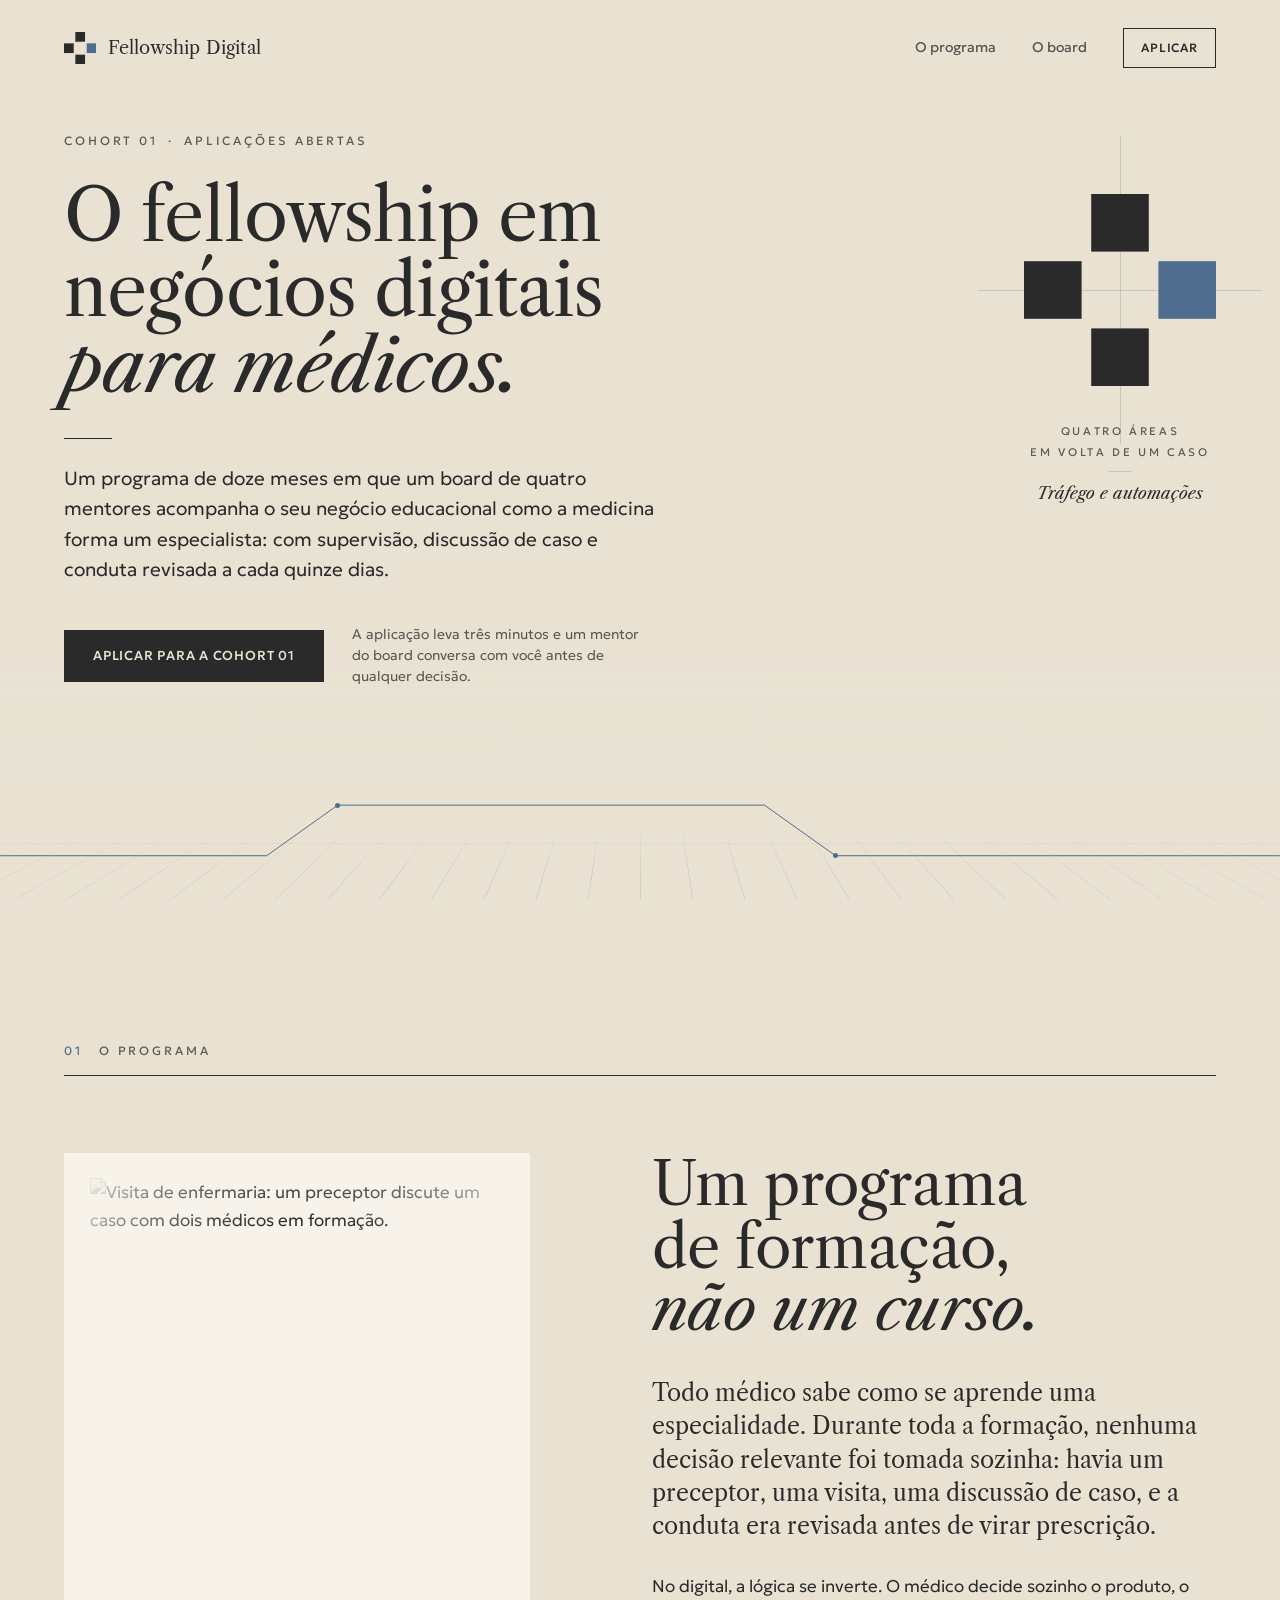
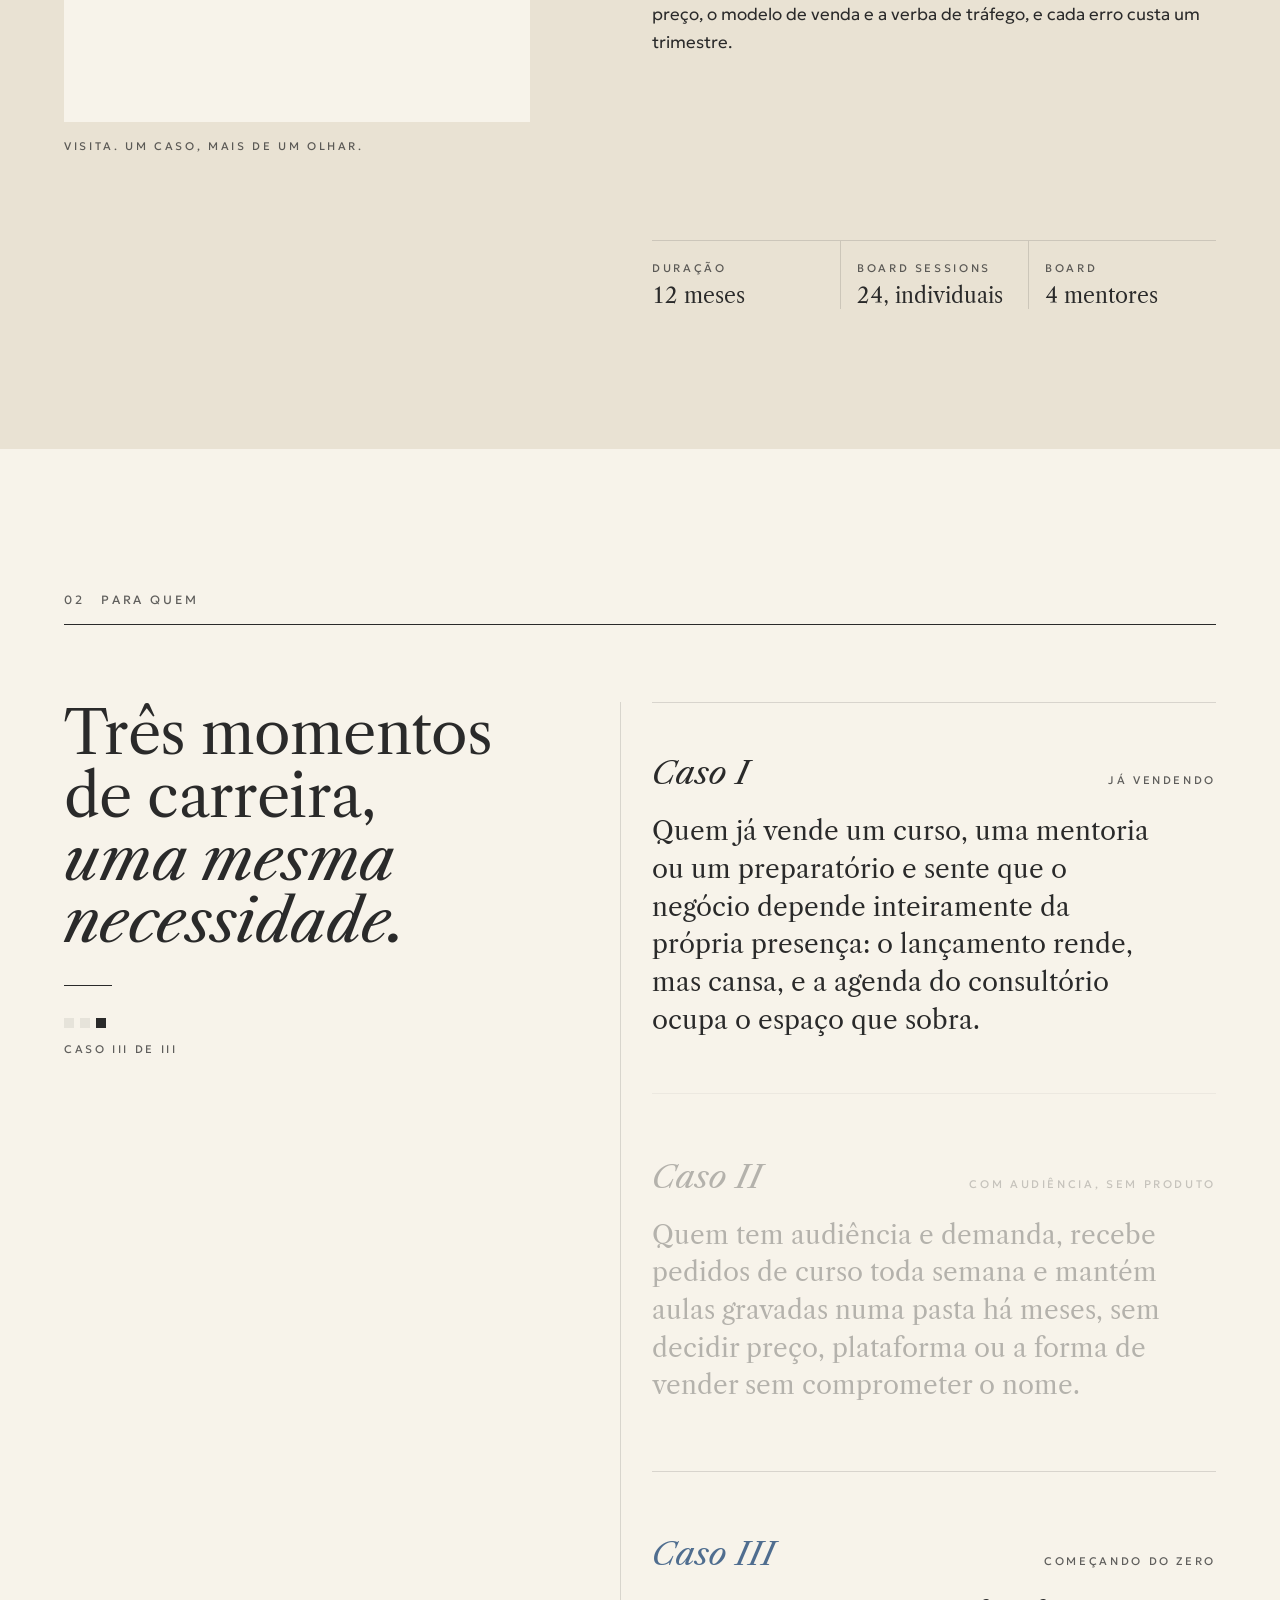
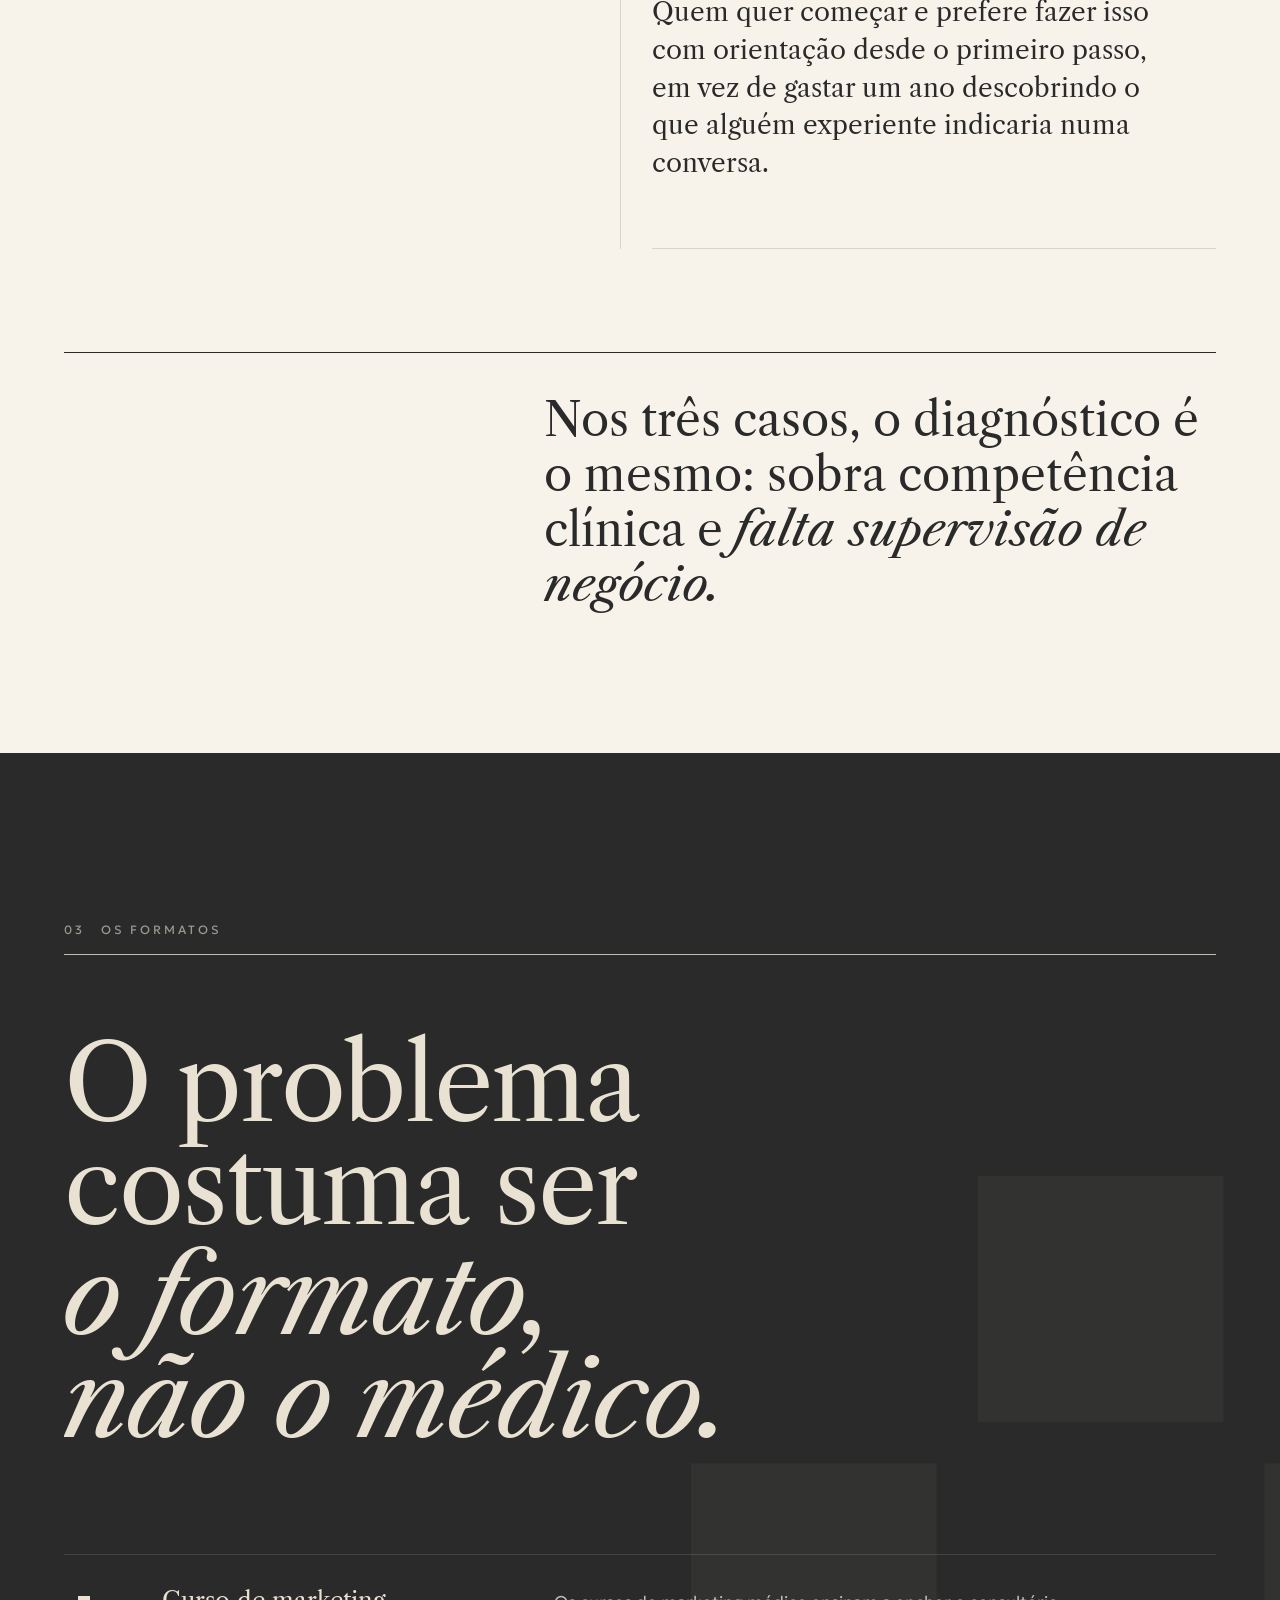
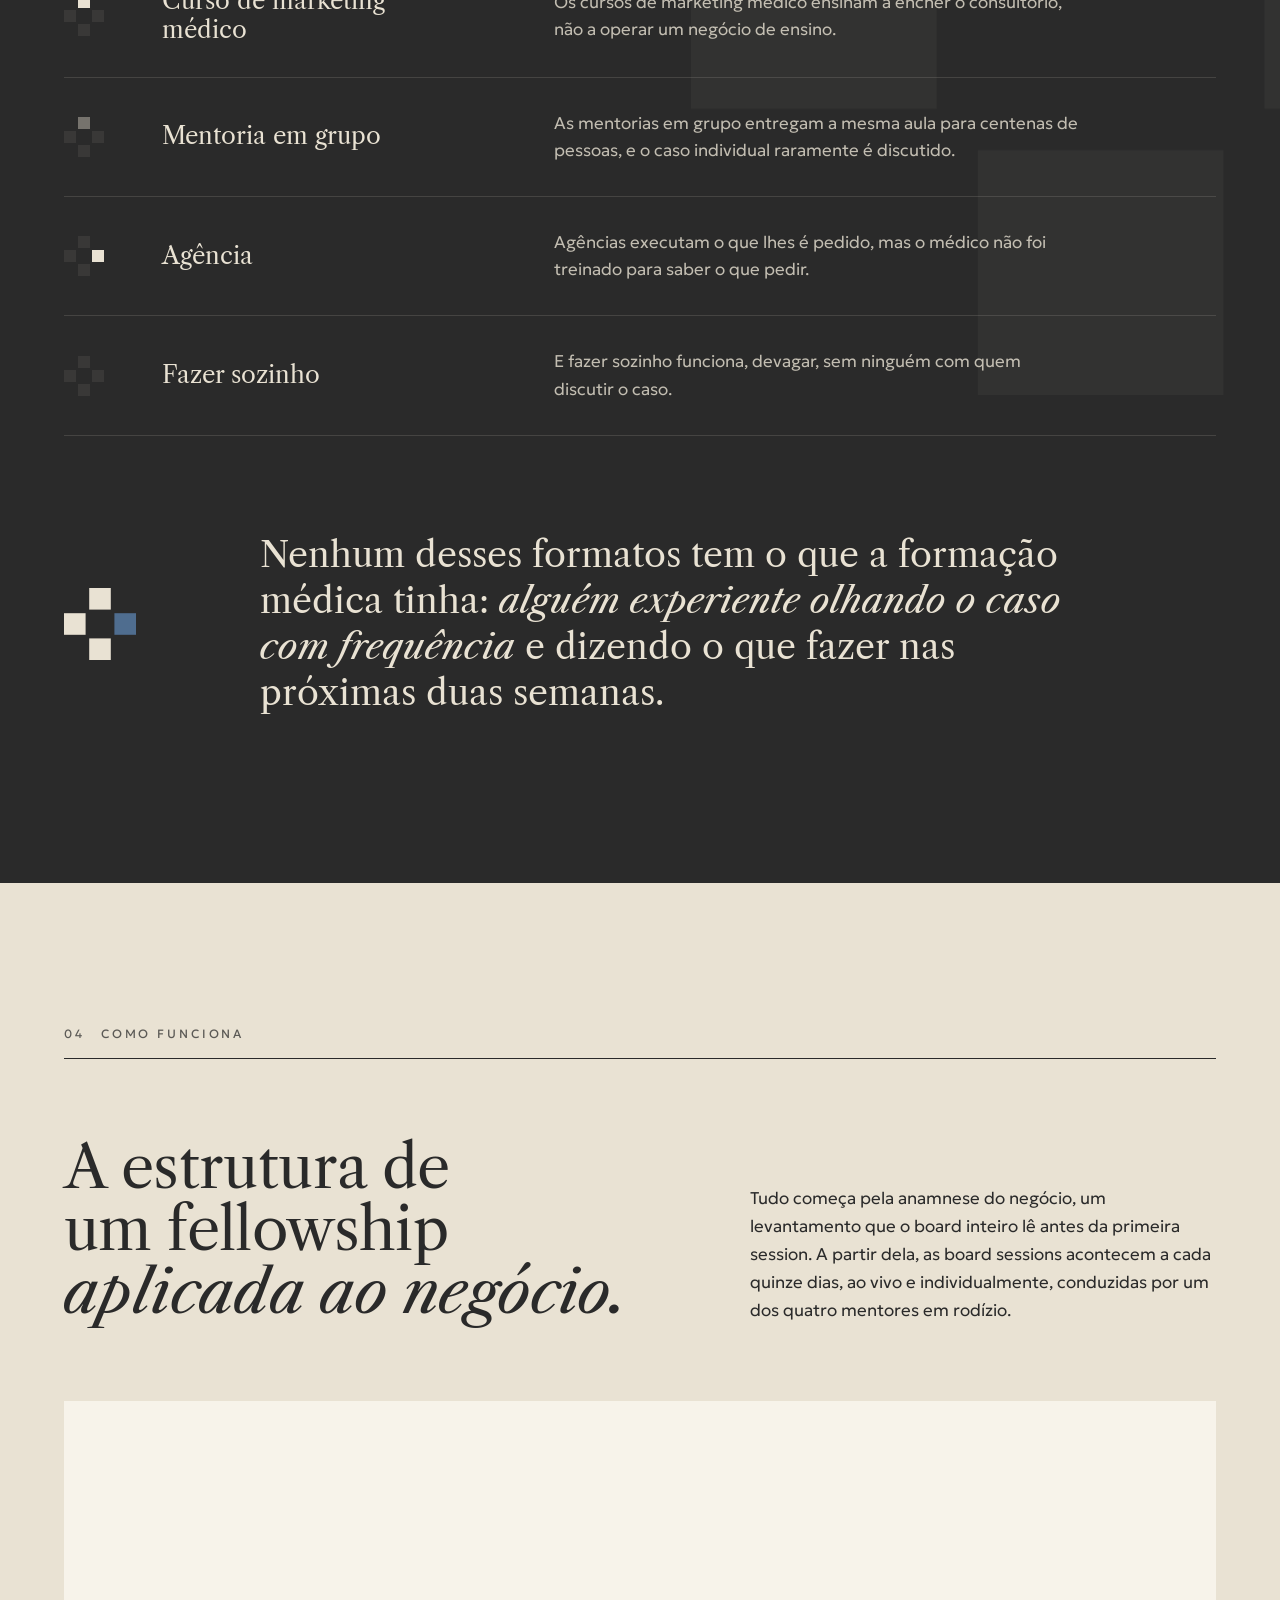
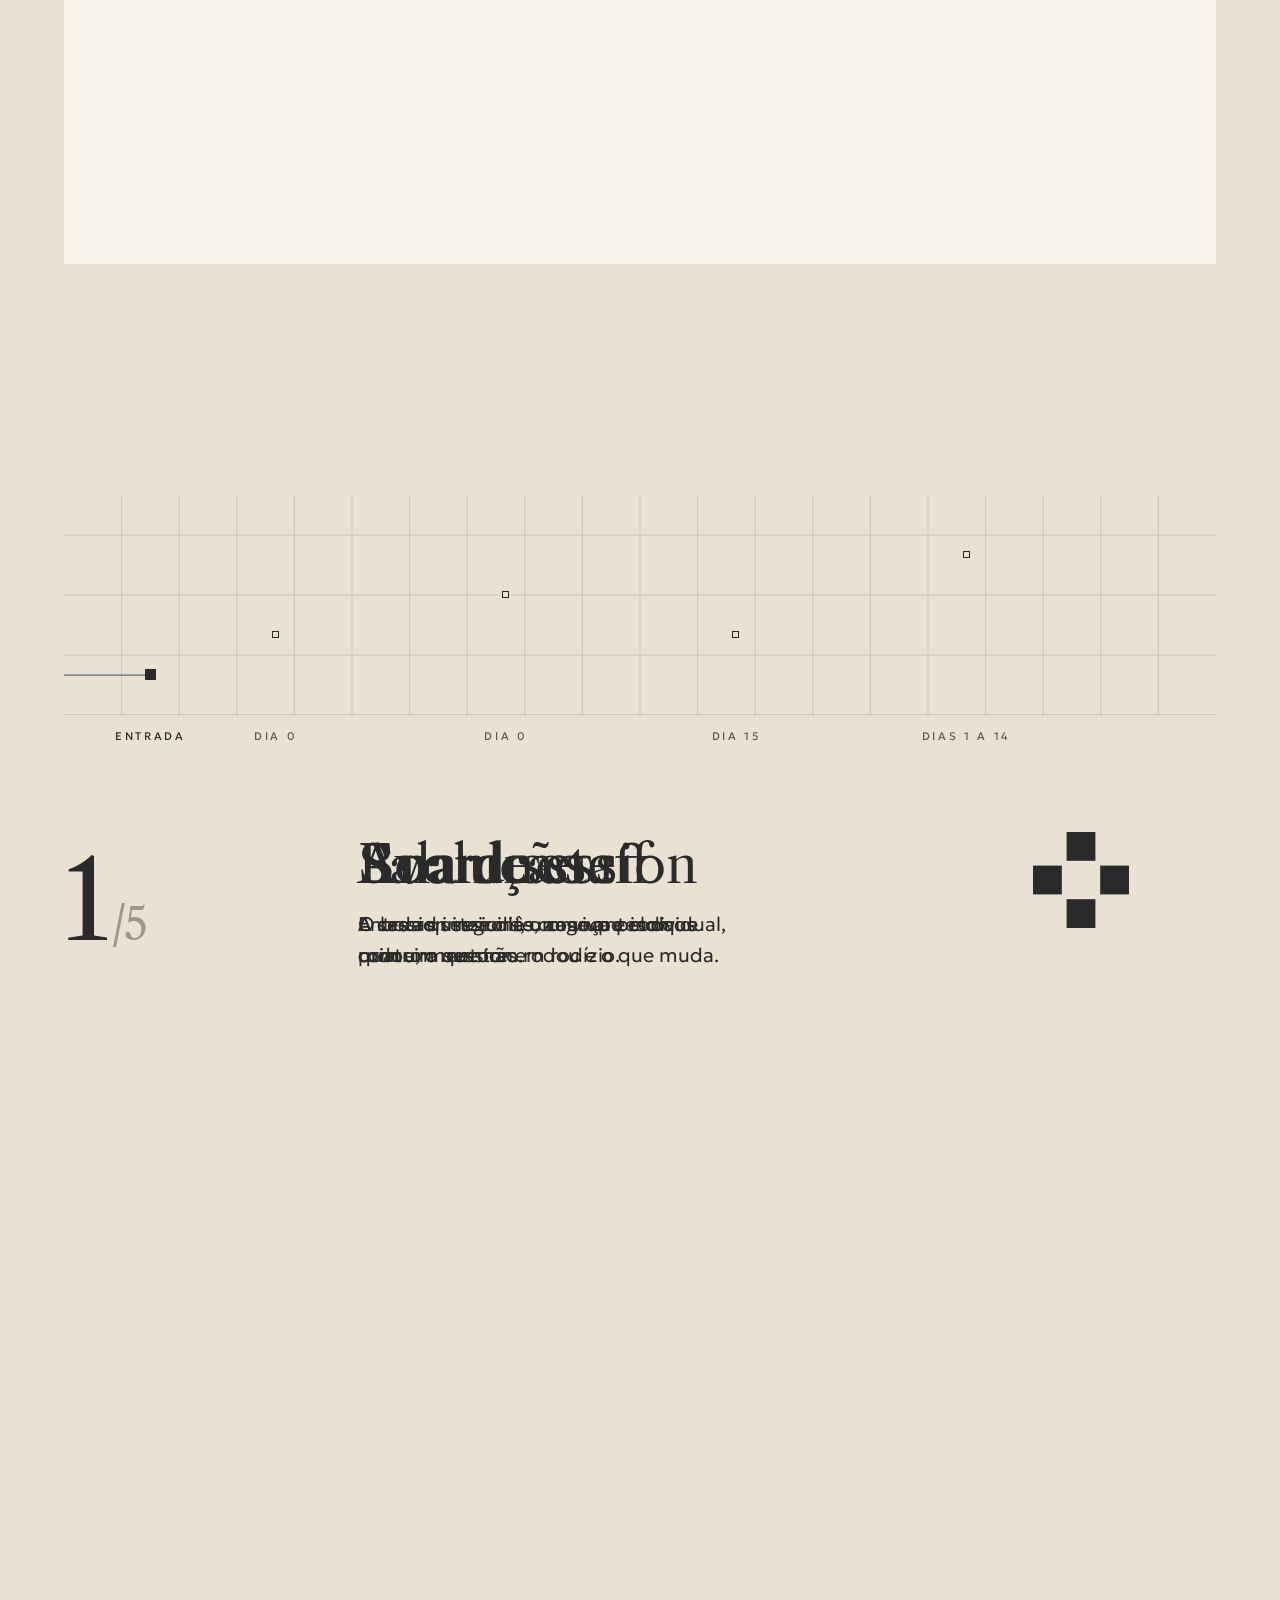
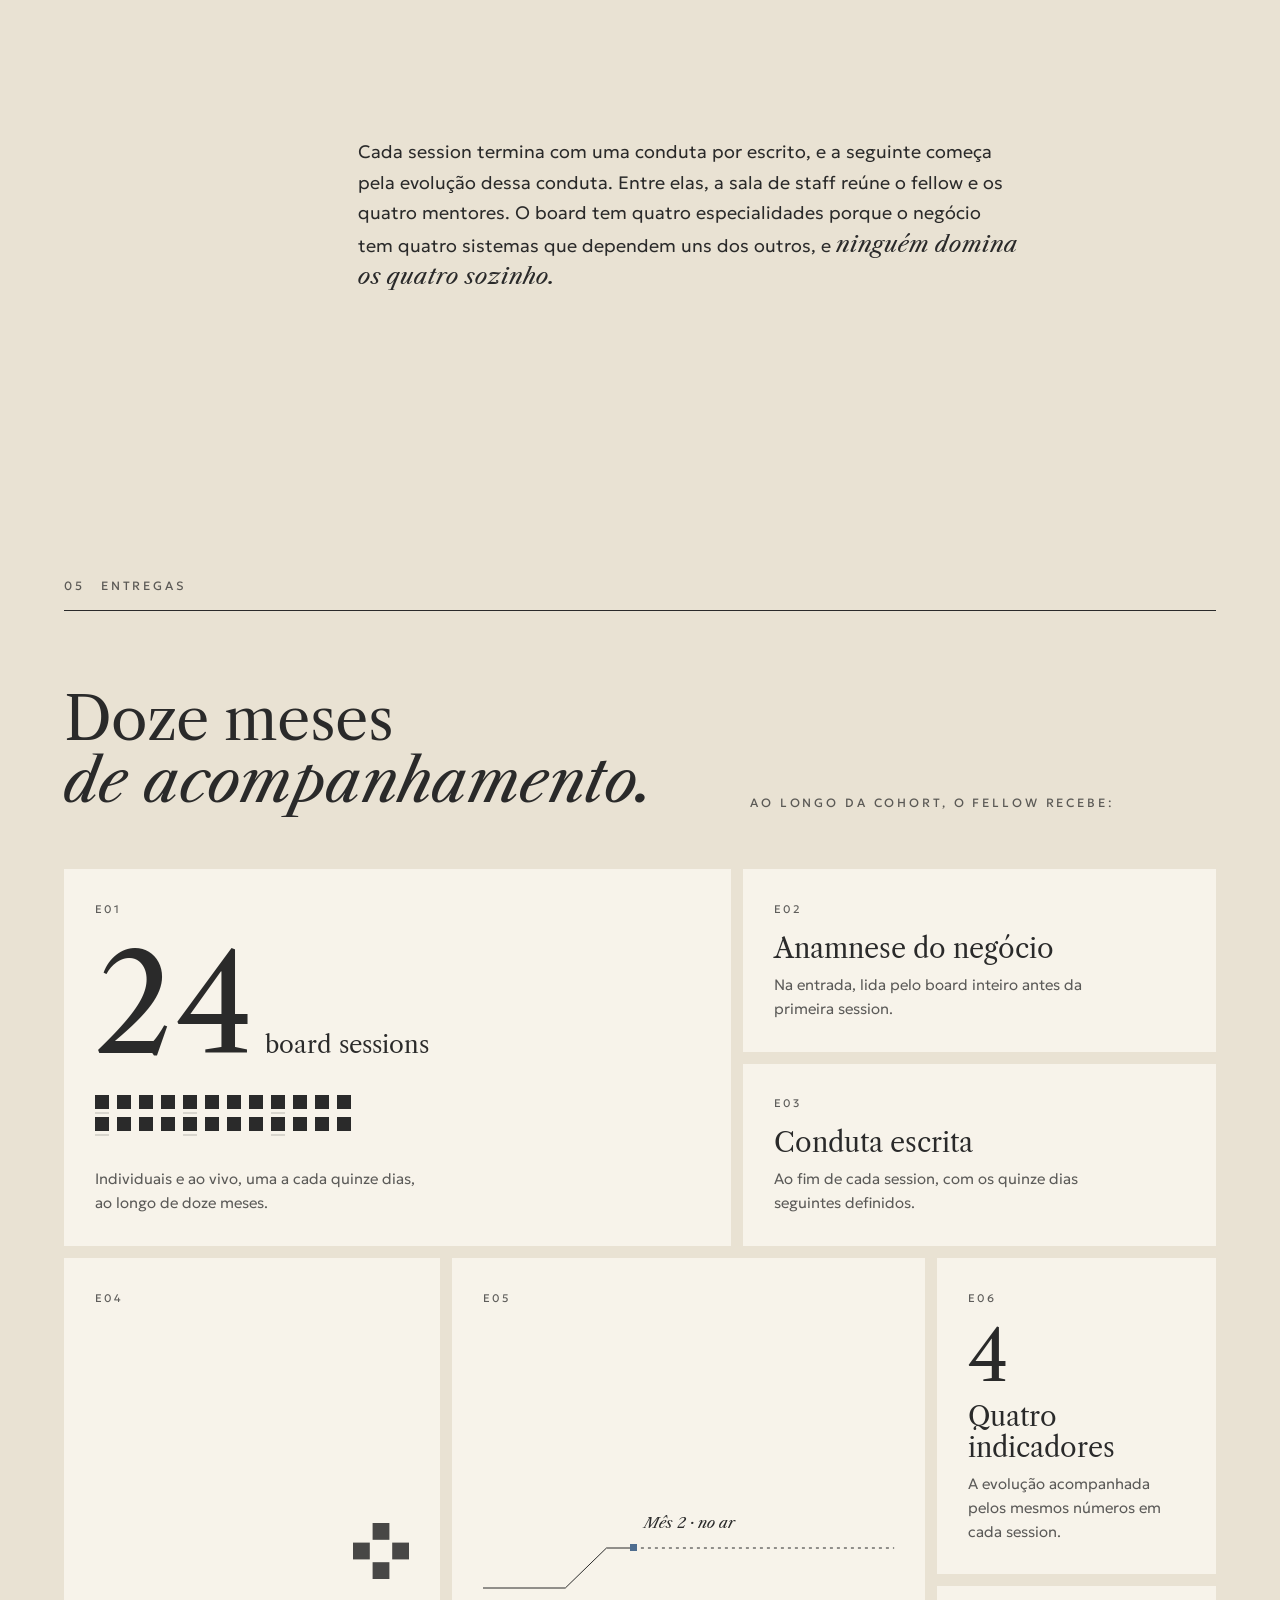
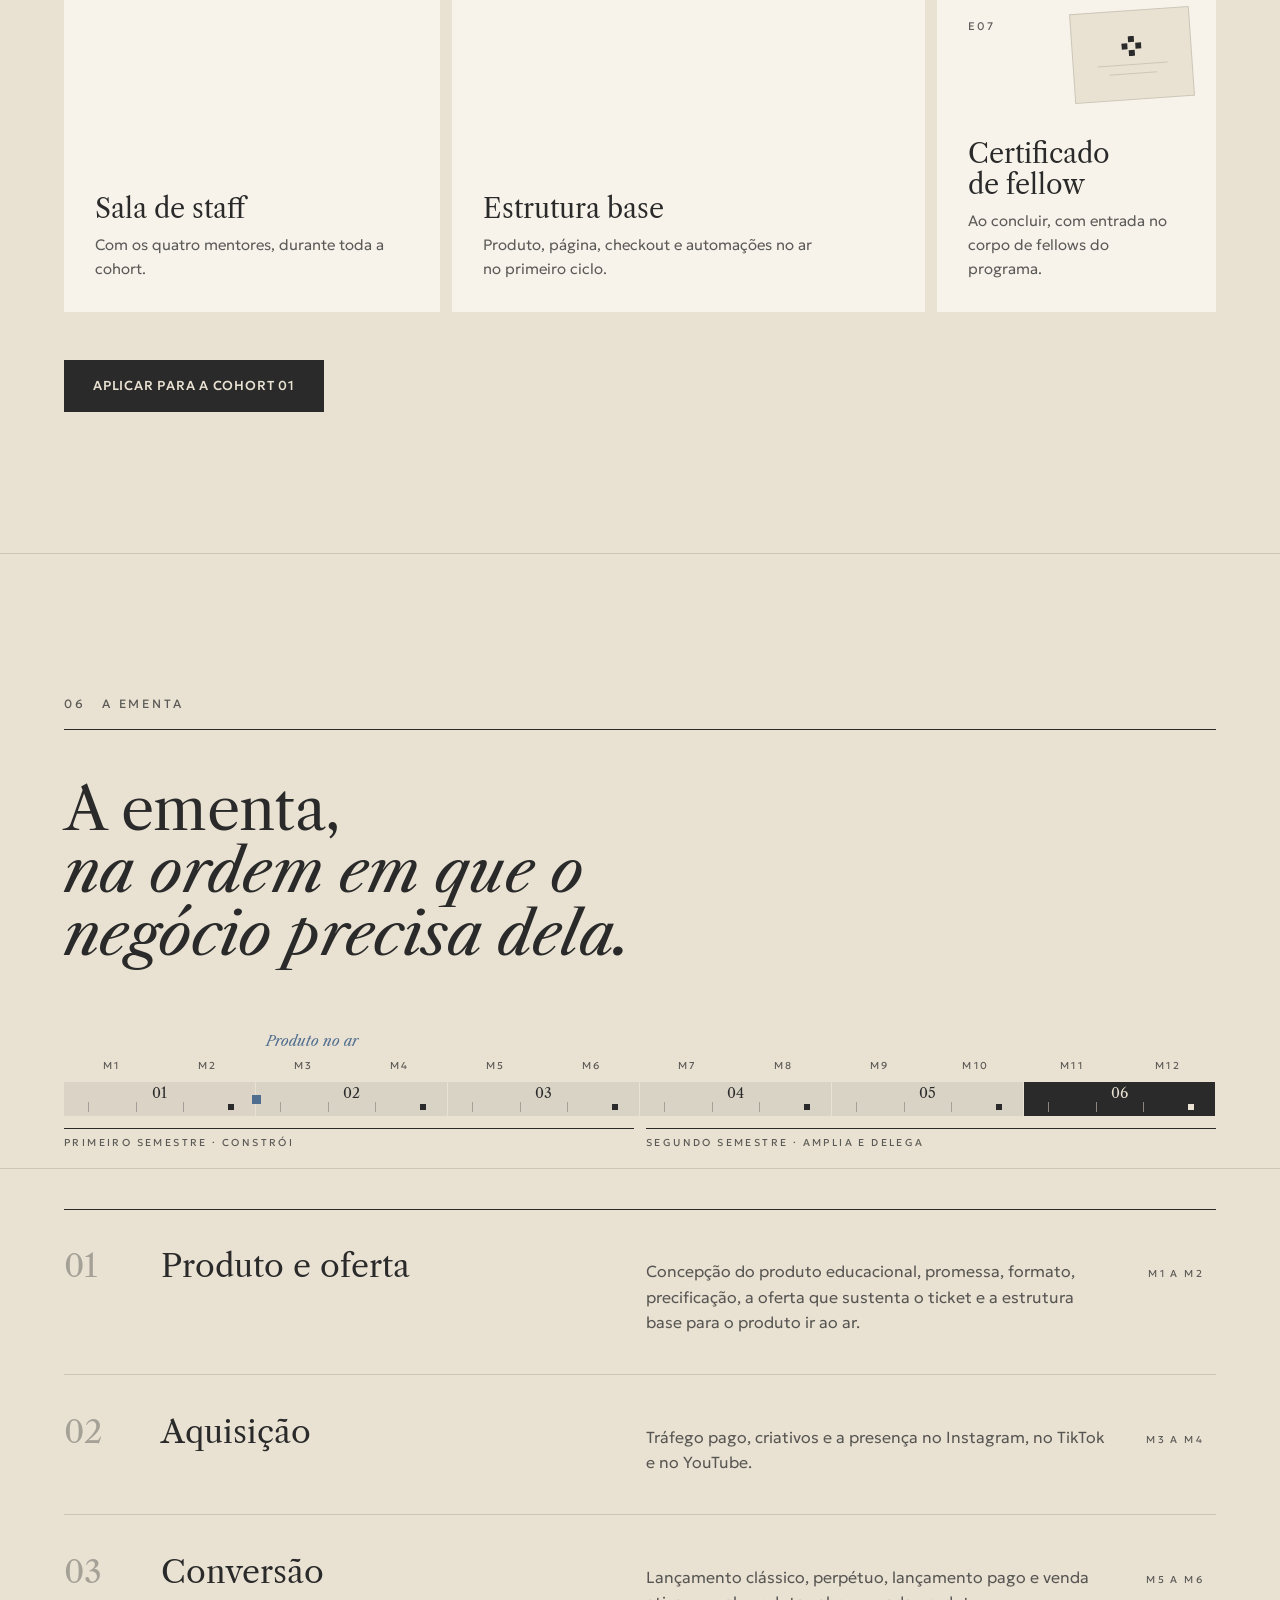
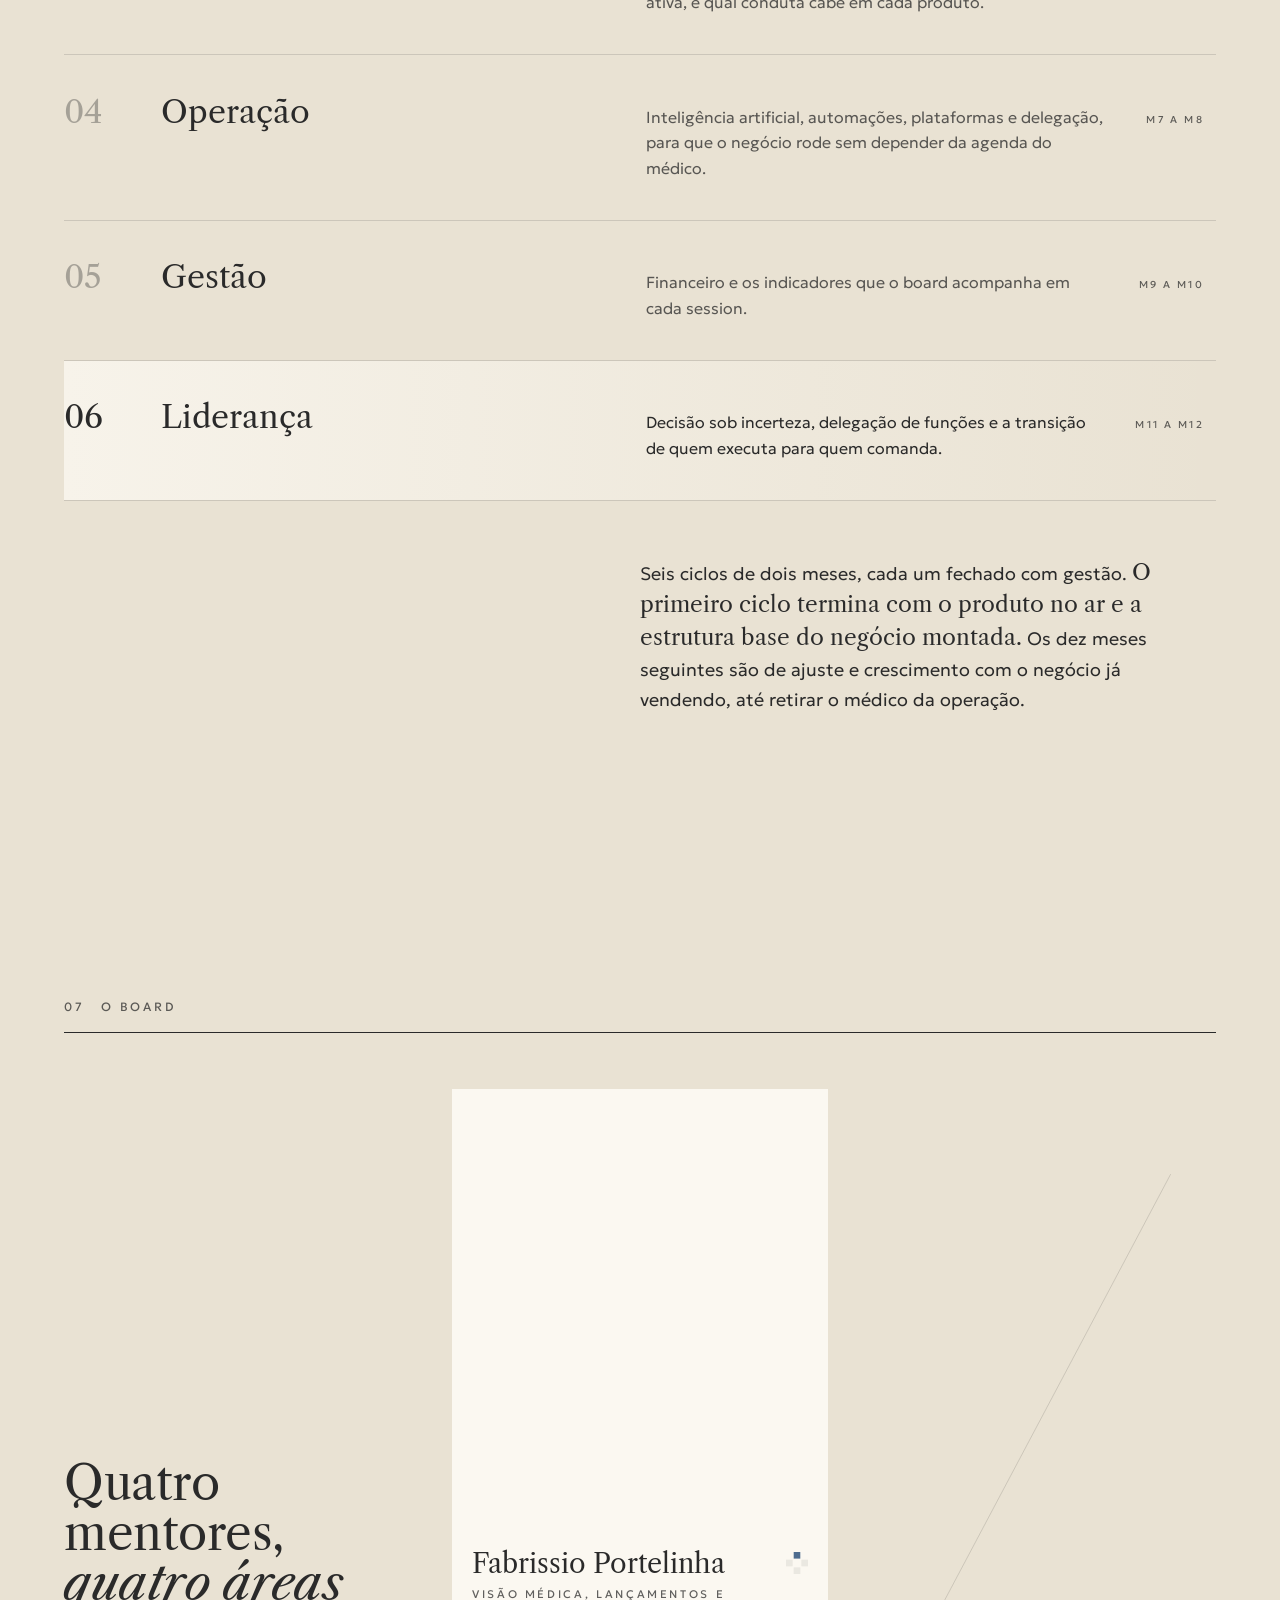
==== commit 21844134: "Fontes hospedadas no próprio domínio com preload; aria-labels da régua Remove o CSS do Google Fonts," ====
--- a/index.html
+++ b/index.html
@@ -16,15 +16,15 @@
   <link rel="icon" type="image/svg+xml" href="/lp-v2/favicon.svg">
   <meta name="theme-color" content="#E9E2D3">
 
-  <link rel="preconnect" href="https://fonts.googleapis.com">
-  <link rel="preconnect" href="https://fonts.gstatic.com" crossorigin>
-  <link href="https://fonts.googleapis.com/css2?family=Geologica:wght@300;400;500&family=Libre+Caslon+Text:ital,wght@0,400;1,400&display=swap" rel="stylesheet">
-
-  <style>:root{--grafite:#2A2A2A;--grafite-escuro:#1C1C1C;--osso:#E9E2D3;--linho:#F7F3EA;--linho-hover:#FBF8F1;--linho-tras:#F1EBDF;--ardosia:#4F6D8F;--linha:rgba(42,42,42,0.15);--linha-faq:rgba(42,42,42,0.18);--grade:rgba(42,42,42,0.11);--vazio:rgba(42,42,42,0.08);--texto-suave:rgba(42,42,42,0.76);--texto-rotulo:rgba(42,42,42,0.74);--osso-80:rgba(233,226,211,0.80);--osso-60:rgba(233,226,211,0.60);--osso-14:rgba(233,226,211,0.14);--osso-08:rgba(233,226,211,0.08);--serif:'Libre Caslon Text',Georgia,'Times New Roman',serif;--sans:'Geologica','Segoe UI',system-ui,sans-serif;--container:1280px;--gutter:clamp(1.25rem,5vw,4.5rem);--secao-py:clamp(5rem,11vw,9rem);--barra-h:64px;--ease:cubic-bezier(0.22,0.7,0.2,1);--ease-io:cubic-bezier(0.45,0,0.2,1)}*,*::before,*::after{box-sizing:border-box;margin:0;padding:0}html{scroll-behavior:smooth;scroll-padding-top:calc(var(--barra-h) + 24px);-webkit-text-size-adjust:100%;interpolate-size:allow-keywords}html,body{overflow-x:clip}body{min-height:100vh;background:var(--osso);color:var(--grafite);font-family:var(--sans);font-weight:300;font-size:clamp(1rem,0.95rem + 0.2vw,1.0625rem);line-height:1.65;-webkit-font-smoothing:antialiased;-moz-osx-font-smoothing:grayscale}h1,h2,h3{font-family:var(--serif);font-weight:400;text-wrap:balance}em{font-style:italic}img,svg{display:block;max-width:100%;height:auto}a{color:inherit;text-decoration:none}button{font:inherit;color:inherit;background:none;border:0;cursor:pointer}ol,ul{list-style:none}:focus-visible{outline:1px solid var(--grafite);outline-offset:4px}::selection{background:var(--grafite);color:var(--osso)}.container{width:100%;max-width:var(--container);margin:0 auto;padding-inline:var(--gutter)}.rotulo{font-family:var(--sans);font-weight:400;font-size:0.75rem;letter-spacing:0.24em;text-transform:uppercase;color:var(--texto-rotulo)}.rotulo__sep{margin:0 0.35em}.fio{width:48px;height:0;border:0;border-top:1px solid var(--grafite)}.fecho-serif{font-family:var(--serif);font-size:1.25em;line-height:1.35}.link-sub{position:relative;color:var(--texto-suave);transition:color 0.2s}.link-sub::after{content:'';position:absolute;left:0;right:0;bottom:-3px;height:1px;background:currentColor;transform:scaleX(0);transform-origin:left;transition:transform 0.3s var(--ease)}.link-sub:hover{color:var(--grafite)}.link-sub:hover::after,.link-sub:focus-visible::after{transform:scaleX(1)}.link-sub--osso{color:var(--osso-80)}.link-sub--osso:hover{color:var(--osso)}.link-sub--osso:focus-visible{outline-color:var(--osso)}.link-terciario{display:inline-block;font-weight:400;font-size:0.75rem;letter-spacing:0.06em;text-transform:uppercase;border-bottom:1px solid var(--grafite);padding-bottom:2px;transition:opacity 0.2s}.link-terciario:hover{opacity:0.7}.btn{position:relative;display:inline-flex;align-items:center;justify-content:center;min-height:3.25rem;padding:1rem 1.75rem;font-family:var(--sans);font-weight:500;font-size:0.8125rem;letter-spacing:0.06em;text-transform:uppercase;line-height:1;transition:background-color 0.25s var(--ease),color 0.25s var(--ease),border-color 0.25s var(--ease),transform 0.15s var(--ease)}.btn:active{transform:translateY(1px)}.btn--primario{background:var(--grafite);color:var(--osso);border:1px solid var(--grafite)}.btn--primario:hover{background:var(--grafite-escuro);border-color:var(--grafite-escuro)}.btn--contorno{background:transparent;color:var(--grafite);border:1px solid var(--grafite)}.btn--contorno:hover{background:var(--linho)}.btn--sm{min-height:2.5rem;padding:0.7rem 1.1rem;font-size:0.75rem}.btn.is-pulsando::after{content:'';position:absolute;inset:-1px;border:1px solid var(--grafite);pointer-events:none;animation:btn-pulso 0.9s var(--ease) 1 both}@keyframes btn-pulso{0%{inset:-1px;opacity:0.8}100%{inset:-7px;opacity:0}}.assinatura{display:inline-flex;align-items:center;gap:calc(1.125rem * 1.8 * 0.35)}.simbolo{width:calc(1.125rem * 1.8);height:calc(1.125rem * 1.8);flex:0 0 auto}.simbolo rect{fill:var(--grafite)}.simbolo .simbolo__ardosia{fill:var(--ardosia)}.assinatura__nome{font-family:var(--serif);font-size:1.125rem;letter-spacing:0.01em;line-height:1;white-space:nowrap}.assinatura--sm{gap:10px}.assinatura--sm .simbolo{width:28px;height:28px}.assinatura--sm .assinatura__nome{font-size:1rem}.secao__cab{display:flex;align-items:baseline;gap:1rem;padding-bottom:0.9rem;border-bottom:1px solid var(--grafite)}.secao__cab--escuro{border-bottom-color:var(--osso-80)}.secao__num{font-weight:400;font-size:0.75rem;letter-spacing:0.24em;color:var(--ardosia)}.secao__num--neutro{color:var(--texto-rotulo)}.secao__cab--escuro .secao__num--neutro{color:var(--osso-60)}.secao__nome{font-weight:400;font-size:0.75rem;letter-spacing:0.24em;text-transform:uppercase;color:var(--texto-rotulo)}.secao__cab--escuro .secao__nome{color:var(--osso-60)}.js .revela{opacity:0;transform:translateY(18px);transition:opacity 0.9s var(--ease),transform 0.9s var(--ease);transition-delay:var(--atraso,0ms)}.js .revela.is-visivel{opacity:1;transform:none}.js .revela-clip{clip-path:inset(0 0 100% 0);transition:clip-path 1.1s var(--ease-io);transition-delay:var(--atraso,0ms)}.js .revela-clip.revela-clip--lateral{clip-path:inset(0 100% 0 0);transition-duration:1.3s}.js .revela-clip.is-visivel{clip-path:inset(0 0 0 0)}.barra{position:fixed;inset:0 0 auto 0;height:var(--barra-h);z-index:50;background:rgba(233,226,211,0.92);-webkit-backdrop-filter:saturate(1.1) blur(10px);backdrop-filter:saturate(1.1) blur(10px);border-bottom:1px solid var(--linha);transform:translateY(-100%);transition:transform 0.4s var(--ease)}.barra.is-visivel{transform:translateY(0)}.barra__inner{position:relative;height:100%;max-width:var(--container);margin:0 auto;padding-inline:var(--gutter);display:flex;align-items:center;justify-content:space-between;gap:1rem}.barra__secao{position:absolute;left:50%;top:50%;transform:translate(-50%,-50%);height:1.3em;overflow:hidden;font-weight:400;font-size:0.6875rem;line-height:1.3;letter-spacing:0.24em;text-transform:uppercase;color:var(--texto-rotulo);white-space:nowrap}.barra__secao span{display:block;transition:transform 0.25s var(--ease),opacity 0.25s var(--ease)}.barra__secao span.is-saindo{transform:translateY(-8px);opacity:0}.barra__secao span.is-entrando{transform:translateY(8px);opacity:0;transition:none}.barra__progresso{position:absolute;left:0;right:0;bottom:-1px;height:1px;background:var(--grafite);transform-origin:left;transform:scaleX(var(--p,0))}@supports (animation-timeline:scroll()){.barra__progresso{animation:barra-progresso linear both;animation-timeline:scroll(root)}}@keyframes barra-progresso{from{transform:scaleX(0)}to{transform:scaleX(1)}}.hero{--horizonte-h:clamp(8rem,21vh,12rem);position:relative;isolation:isolate;min-height:100svh;display:flex;flex-direction:column;overflow:hidden;background:var(--osso)}.topbar{position:relative;z-index:3;width:100%;max-width:var(--container);margin:0 auto;padding:1.75rem var(--gutter) 0;display:flex;align-items:center;justify-content:space-between;gap:1.5rem}.topbar__nav{display:flex;align-items:center;gap:2.25rem;font-weight:400;font-size:0.875rem}.hero__grid{position:relative;z-index:2;flex:1;width:100%;max-width:var(--container);margin:0 auto;padding:clamp(2.5rem,7vh,5rem) var(--gutter) calc(var(--horizonte-h) + 1rem);display:grid;grid-template-columns:repeat(12,minmax(0,1fr));column-gap:1.5rem;align-items:start}.hero__copy{grid-column:1 / span 8;min-width:0;display:flex;flex-direction:column;align-items:flex-start}.hero__titulo{margin-top:1.75rem;font-size:clamp(2.75rem,1.5rem + 3.7vw,4.625rem);line-height:1.06;letter-spacing:-0.012em;max-width:17ch}.hero .fio{margin:2rem 0 1.5rem}.hero__lead{max-width:min(38rem,100%);font-size:clamp(1.0625rem,1rem + 0.3vw,1.1875rem);line-height:1.6}.hero__acao{margin-top:2.5rem;display:flex;flex-wrap:wrap;align-items:center;gap:1rem 1.75rem}.hero__apoio{max-width:19rem;font-size:0.875rem;line-height:1.5;color:var(--texto-suave)}.hero__marca{grid-column:10 / span 3;justify-self:end;margin-top:clamp(2.5rem,7vh,4.5rem);display:flex;flex-direction:column;align-items:center;gap:2.25rem}.cruz{position:relative;width:clamp(10rem,15vw,13.5rem);aspect-ratio:1;cursor:pointer;will-change:transform}.cruz:focus-visible{outline-offset:12px}.cruz__simbolo{position:relative;width:100%;height:100%;overflow:visible}.cruz__eixo{position:absolute;background:var(--linha);transition:transform 1.6s var(--ease) 0.2s}.cruz__eixo--h{left:-24%;right:-24%;top:50%;height:1px;transform:scaleX(0)}.cruz__eixo--v{top:-30%;bottom:-30%;left:50%;width:1px;transform:scaleY(0)}.q{fill:var(--grafite);opacity:0;transform-box:fill-box;transform-origin:center;transition:opacity 0.7s var(--ease),transform 0.9s var(--ease),fill 0.6s var(--ease-io)}.q--1{transform:translateY(-40%);transition-delay:0.35s,0.35s,0s}.q--2{transform:translateX(-40%);transition-delay:0.5s,0.5s,0s}.q--4{transform:translateY(40%);transition-delay:0.65s,0.65s,0s}.q--3{transform:translateX(40%);transition-delay:1.15s,1.15s,0s}.cruz[data-ativo="1"] .q--1,.cruz[data-ativo="2"] .q--2,.cruz[data-ativo="3"] .q--3,.cruz[data-ativo="4"] .q--4{fill:var(--ardosia)}.q.is-pulso{animation:q-pulso 0.5s var(--ease) 1}@keyframes q-pulso{0%{transform:scale(1)}45%{transform:scale(1.06)}100%{transform:scale(1)}}.hero__legenda{display:flex;flex-direction:column;align-items:center;font-weight:400;font-size:0.6875rem;letter-spacing:0.24em;text-transform:uppercase;color:var(--texto-rotulo);text-align:center;opacity:0;transition:opacity 1s var(--ease) 1.6s}.legenda__fixa{display:flex;flex-direction:column;gap:0.2rem}.legenda__fio{width:24px;height:1px;background:var(--linha);margin:0.6rem auto}.legenda__area{display:block;height:1.4em;overflow:hidden;font-family:var(--serif);font-style:italic;font-size:1rem;letter-spacing:0;text-transform:none;color:var(--grafite);line-height:1.4}.legenda__area span{display:block;transition:transform 0.45s var(--ease)}.legenda__area span.is-saindo{transform:translateY(-100%)}.legenda__area span.is-entrando{transform:translateY(100%);transition:none}.is-pronto .cruz__eixo--h{transform:scaleX(1)}.is-pronto .cruz__eixo--v{transform:scaleY(1)}.is-pronto .q{opacity:1;transform:none}.is-pronto .hero__legenda{opacity:1}.horizonte{position:absolute;left:0;right:0;bottom:0;height:calc(var(--horizonte-h) + 4rem);z-index:0;pointer-events:none}.horizonte__grade{position:absolute;left:-20%;right:-20%;bottom:-10%;height:100%;background-image:linear-gradient(var(--grade) 1px,transparent 1px),linear-gradient(90deg,var(--grade) 1px,transparent 1px);background-size:56px 56px;transform:perspective(600px) rotateX(58deg);transform-origin:50% 100%;-webkit-mask-image:linear-gradient(180deg,transparent 0%,#000 55%);mask-image:linear-gradient(180deg,transparent 0%,#000 55%);animation:grade-desliza 24s linear infinite}.horizonte__veu{position:absolute;inset:0;background:linear-gradient(180deg,var(--osso) 8%,rgba(233,226,211,0) 52%)}.horizonte__linha{position:absolute;inset:0;width:100%;height:100%;clip-path:inset(-4px 100% -4px 0);transition:clip-path 4.2s var(--ease-io) 0.6s}.is-pronto .hero .horizonte__linha{clip-path:inset(-4px 0 -4px 0)}.conduta{fill:none;stroke:var(--ardosia);stroke-width:1;vector-effect:non-scaling-stroke}.conduta--neutra{stroke:rgba(42,42,42,0.4)}.no{position:absolute;width:5px;height:5px;margin:-2.5px 0 0 -2.5px;border-radius:50%;background:var(--ardosia);opacity:0;transition:opacity 0.6s var(--ease)}.no--1{left:26.39%;top:62.5%;transition-delay:1.9s}.no--2{left:65.28%;top:82.5%;transition-delay:3.6s}.is-pronto .no{opacity:1}@keyframes grade-desliza{from{background-position:0 0,0 0}to{background-position:0 56px,56px 0}}@keyframes grade-desliza-inversa{from{background-position:0 0,0 0}to{background-position:0 -56px,-56px 0}}@media (max-width:1024px){.hero__copy{grid-column:1/span 9}.hero__marca{grid-column:10/span 3}}@media (max-width:760px){:root{--barra-h:56px}.topbar{padding-top:1.25rem}.topbar__nav a:not(.btn){display:none}.barra__secao{display:none}.hero{--horizonte-h:9rem}.hero__grid{display:flex;flex-direction:column;padding-top:2.5rem;padding-bottom:calc(var(--horizonte-h) + .5rem)}.hero__marca{order:-1;align-self:flex-start;flex-direction:row;gap:1.25rem;margin:0 0 2.25rem}.cruz{width:5.5rem}.cruz__eixo--h{left:-20%;right:-20%}.cruz__eixo--v{top:-20%;bottom:-20%}.hero__legenda{align-items:flex-start;text-align:left}.legenda__fixa,.legenda__fio{display:none}.hero__titulo{margin-top:1.25rem;max-width:none}.hero__acao{flex-direction:column;align-items:stretch}.hero__acao .btn{width:100%}}@media (max-width:420px){.barra .assinatura__nome{display:none}}@media (prefers-reduced-motion:reduce){.q,.cruz__eixo--h,.cruz__eixo--v{opacity:1;transform:none}.hero__legenda,.no{opacity:1}.horizonte__linha{clip-path:none}.horizonte__grade{animation:none}.js .revela{opacity:1;transform:none}.js .revela-clip{clip-path:none}}</style>
-  <link rel="preload" href="/lp-v2/style.css?v=20260916h" as="style" onload="this.onload=null;this.rel='stylesheet'">
-  <noscript><link rel="stylesheet" href="/lp-v2/style.css?v=20260916h"></noscript>
+  <link rel="preload" href="/lp-v2/fonts/geologica.woff2" as="font" type="font/woff2" crossorigin>
+  <link rel="preload" href="/lp-v2/fonts/caslon.woff2" as="font" type="font/woff2" crossorigin>
+  <link rel="preload" href="/lp-v2/fonts/caslon-italico.woff2" as="font" type="font/woff2" crossorigin>
+
+  <style>@font-face{font-family:'Geologica';font-style:normal;font-weight:300;font-display:swap;src:url(/lp-v2/fonts/geologica.woff2) format('woff2');unicode-range:U+0000-00FF, U+0131, U+0152-0153, U+02BB-02BC, U+02C6, U+02DA, U+02DC, U+0304, U+0308, U+0329, U+2000-206F, U+20AC, U+2122, U+2191, U+2193, U+2212, U+2215, U+FEFF, U+FFFD}@font-face{font-family:'Geologica';font-style:normal;font-weight:400;font-display:swap;src:url(/lp-v2/fonts/geologica.woff2) format('woff2');unicode-range:U+0000-00FF, U+0131, U+0152-0153, U+02BB-02BC, U+02C6, U+02DA, U+02DC, U+0304, U+0308, U+0329, U+2000-206F, U+20AC, U+2122, U+2191, U+2193, U+2212, U+2215, U+FEFF, U+FFFD}@font-face{font-family:'Geologica';font-style:normal;font-weight:500;font-display:swap;src:url(/lp-v2/fonts/geologica.woff2) format('woff2');unicode-range:U+0000-00FF, U+0131, U+0152-0153, U+02BB-02BC, U+02C6, U+02DA, U+02DC, U+0304, U+0308, U+0329, U+2000-206F, U+20AC, U+2122, U+2191, U+2193, U+2212, U+2215, U+FEFF, U+FFFD}@font-face{font-family:'Libre Caslon Text';font-style:italic;font-weight:400;font-display:swap;src:url(/lp-v2/fonts/caslon-italico.woff2) format('woff2');unicode-range:U+0000-00FF, U+0131, U+0152-0153, U+02BB-02BC, U+02C6, U+02DA, U+02DC, U+0304, U+0308, U+0329, U+2000-206F, U+20AC, U+2122, U+2191, U+2193, U+2212, U+2215, U+FEFF, U+FFFD}@font-face{font-family:'Libre Caslon Text';font-style:normal;font-weight:400;font-display:swap;src:url(/lp-v2/fonts/caslon.woff2) format('woff2');unicode-range:U+0000-00FF, U+0131, U+0152-0153, U+02BB-02BC, U+02C6, U+02DA, U+02DC, U+0304, U+0308, U+0329, U+2000-206F, U+20AC, U+2122, U+2191, U+2193, U+2212, U+2215, U+FEFF, U+FFFD}:root{--grafite:#2A2A2A;--grafite-escuro:#1C1C1C;--osso:#E9E2D3;--linho:#F7F3EA;--linho-hover:#FBF8F1;--linho-tras:#F1EBDF;--ardosia:#4F6D8F;--linha:rgba(42,42,42,0.15);--linha-faq:rgba(42,42,42,0.18);--grade:rgba(42,42,42,0.11);--vazio:rgba(42,42,42,0.08);--texto-suave:rgba(42,42,42,0.76);--texto-rotulo:rgba(42,42,42,0.74);--osso-80:rgba(233,226,211,0.80);--osso-60:rgba(233,226,211,0.60);--osso-14:rgba(233,226,211,0.14);--osso-08:rgba(233,226,211,0.08);--serif:'Libre Caslon Text',Georgia,'Times New Roman',serif;--sans:'Geologica','Segoe UI',system-ui,sans-serif;--container:1280px;--gutter:clamp(1.25rem,5vw,4.5rem);--secao-py:clamp(5rem,11vw,9rem);--barra-h:64px;--ease:cubic-bezier(0.22,0.7,0.2,1);--ease-io:cubic-bezier(0.45,0,0.2,1)}*,*::before,*::after{box-sizing:border-box;margin:0;padding:0}html{scroll-behavior:smooth;scroll-padding-top:calc(var(--barra-h) + 24px);-webkit-text-size-adjust:100%;interpolate-size:allow-keywords}html,body{overflow-x:clip}body{min-height:100vh;background:var(--osso);color:var(--grafite);font-family:var(--sans);font-weight:300;font-size:clamp(1rem,0.95rem + 0.2vw,1.0625rem);line-height:1.65;-webkit-font-smoothing:antialiased;-moz-osx-font-smoothing:grayscale}h1,h2,h3{font-family:var(--serif);font-weight:400;text-wrap:balance}em{font-style:italic}img,svg{display:block;max-width:100%;height:auto}a{color:inherit;text-decoration:none}button{font:inherit;color:inherit;background:none;border:0;cursor:pointer}ol,ul{list-style:none}:focus-visible{outline:1px solid var(--grafite);outline-offset:4px}::selection{background:var(--grafite);color:var(--osso)}.container{width:100%;max-width:var(--container);margin:0 auto;padding-inline:var(--gutter)}.rotulo{font-family:var(--sans);font-weight:400;font-size:0.75rem;letter-spacing:0.24em;text-transform:uppercase;color:var(--texto-rotulo)}.rotulo__sep{margin:0 0.35em}.fio{width:48px;height:0;border:0;border-top:1px solid var(--grafite)}.fecho-serif{font-family:var(--serif);font-size:1.25em;line-height:1.35}.link-sub{position:relative;color:var(--texto-suave);transition:color 0.2s}.link-sub::after{content:'';position:absolute;left:0;right:0;bottom:-3px;height:1px;background:currentColor;transform:scaleX(0);transform-origin:left;transition:transform 0.3s var(--ease)}.link-sub:hover{color:var(--grafite)}.link-sub:hover::after,.link-sub:focus-visible::after{transform:scaleX(1)}.link-sub--osso{color:var(--osso-80)}.link-sub--osso:hover{color:var(--osso)}.link-sub--osso:focus-visible{outline-color:var(--osso)}.link-terciario{display:inline-block;font-weight:400;font-size:0.75rem;letter-spacing:0.06em;text-transform:uppercase;border-bottom:1px solid var(--grafite);padding-bottom:2px;transition:opacity 0.2s}.link-terciario:hover{opacity:0.7}.btn{position:relative;display:inline-flex;align-items:center;justify-content:center;min-height:3.25rem;padding:1rem 1.75rem;font-family:var(--sans);font-weight:500;font-size:0.8125rem;letter-spacing:0.06em;text-transform:uppercase;line-height:1;transition:background-color 0.25s var(--ease),color 0.25s var(--ease),border-color 0.25s var(--ease),transform 0.15s var(--ease)}.btn:active{transform:translateY(1px)}.btn--primario{background:var(--grafite);color:var(--osso);border:1px solid var(--grafite)}.btn--primario:hover{background:var(--grafite-escuro);border-color:var(--grafite-escuro)}.btn--contorno{background:transparent;color:var(--grafite);border:1px solid var(--grafite)}.btn--contorno:hover{background:var(--linho)}.btn--sm{min-height:2.5rem;padding:0.7rem 1.1rem;font-size:0.75rem}.btn.is-pulsando::after{content:'';position:absolute;inset:-1px;border:1px solid var(--grafite);pointer-events:none;animation:btn-pulso 0.9s var(--ease) 1 both}@keyframes btn-pulso{0%{inset:-1px;opacity:0.8}100%{inset:-7px;opacity:0}}.assinatura{display:inline-flex;align-items:center;gap:calc(1.125rem * 1.8 * 0.35)}.simbolo{width:calc(1.125rem * 1.8);height:calc(1.125rem * 1.8);flex:0 0 auto}.simbolo rect{fill:var(--grafite)}.simbolo .simbolo__ardosia{fill:var(--ardosia)}.assinatura__nome{font-family:var(--serif);font-size:1.125rem;letter-spacing:0.01em;line-height:1;white-space:nowrap}.assinatura--sm{gap:10px}.assinatura--sm .simbolo{width:28px;height:28px}.assinatura--sm .assinatura__nome{font-size:1rem}.secao__cab{display:flex;align-items:baseline;gap:1rem;padding-bottom:0.9rem;border-bottom:1px solid var(--grafite)}.secao__cab--escuro{border-bottom-color:var(--osso-80)}.secao__num{font-weight:400;font-size:0.75rem;letter-spacing:0.24em;color:var(--ardosia)}.secao__num--neutro{color:var(--texto-rotulo)}.secao__cab--escuro .secao__num--neutro{color:var(--osso-60)}.secao__nome{font-weight:400;font-size:0.75rem;letter-spacing:0.24em;text-transform:uppercase;color:var(--texto-rotulo)}.secao__cab--escuro .secao__nome{color:var(--osso-60)}.js .revela{opacity:0;transform:translateY(18px);transition:opacity 0.9s var(--ease),transform 0.9s var(--ease);transition-delay:var(--atraso,0ms)}.js .revela.is-visivel{opacity:1;transform:none}.js .revela-clip{clip-path:inset(0 0 100% 0);transition:clip-path 1.1s var(--ease-io);transition-delay:var(--atraso,0ms)}.js .revela-clip.revela-clip--lateral{clip-path:inset(0 100% 0 0);transition-duration:1.3s}.js .revela-clip.is-visivel{clip-path:inset(0 0 0 0)}.barra{position:fixed;inset:0 0 auto 0;height:var(--barra-h);z-index:50;background:rgba(233,226,211,0.92);-webkit-backdrop-filter:saturate(1.1) blur(10px);backdrop-filter:saturate(1.1) blur(10px);border-bottom:1px solid var(--linha);transform:translateY(-100%);transition:transform 0.4s var(--ease)}.barra.is-visivel{transform:translateY(0)}.barra__inner{position:relative;height:100%;max-width:var(--container);margin:0 auto;padding-inline:var(--gutter);display:flex;align-items:center;justify-content:space-between;gap:1rem}.barra__secao{position:absolute;left:50%;top:50%;transform:translate(-50%,-50%);height:1.3em;overflow:hidden;font-weight:400;font-size:0.6875rem;line-height:1.3;letter-spacing:0.24em;text-transform:uppercase;color:var(--texto-rotulo);white-space:nowrap}.barra__secao span{display:block;transition:transform 0.25s var(--ease),opacity 0.25s var(--ease)}.barra__secao span.is-saindo{transform:translateY(-8px);opacity:0}.barra__secao span.is-entrando{transform:translateY(8px);opacity:0;transition:none}.barra__progresso{position:absolute;left:0;right:0;bottom:-1px;height:1px;background:var(--grafite);transform-origin:left;transform:scaleX(var(--p,0))}@supports (animation-timeline:scroll()){.barra__progresso{animation:barra-progresso linear both;animation-timeline:scroll(root)}}@keyframes barra-progresso{from{transform:scaleX(0)}to{transform:scaleX(1)}}.hero{--horizonte-h:clamp(8rem,21vh,12rem);position:relative;isolation:isolate;min-height:100svh;display:flex;flex-direction:column;overflow:hidden;background:var(--osso)}.topbar{position:relative;z-index:3;width:100%;max-width:var(--container);margin:0 auto;padding:1.75rem var(--gutter) 0;display:flex;align-items:center;justify-content:space-between;gap:1.5rem}.topbar__nav{display:flex;align-items:center;gap:2.25rem;font-weight:400;font-size:0.875rem}.hero__grid{position:relative;z-index:2;flex:1;width:100%;max-width:var(--container);margin:0 auto;padding:clamp(2.5rem,7vh,5rem) var(--gutter) calc(var(--horizonte-h) + 1rem);display:grid;grid-template-columns:repeat(12,minmax(0,1fr));column-gap:1.5rem;align-items:start}.hero__copy{grid-column:1 / span 8;min-width:0;display:flex;flex-direction:column;align-items:flex-start}.hero__titulo{margin-top:1.75rem;font-size:clamp(2.75rem,1.5rem + 3.7vw,4.625rem);line-height:1.06;letter-spacing:-0.012em;max-width:17ch}.hero .fio{margin:2rem 0 1.5rem}.hero__lead{max-width:min(38rem,100%);font-size:clamp(1.0625rem,1rem + 0.3vw,1.1875rem);line-height:1.6}.hero__acao{margin-top:2.5rem;display:flex;flex-wrap:wrap;align-items:center;gap:1rem 1.75rem}.hero__apoio{max-width:19rem;font-size:0.875rem;line-height:1.5;color:var(--texto-suave)}.hero__marca{grid-column:10 / span 3;justify-self:end;margin-top:clamp(2.5rem,7vh,4.5rem);display:flex;flex-direction:column;align-items:center;gap:2.25rem}.cruz{position:relative;width:clamp(10rem,15vw,13.5rem);aspect-ratio:1;cursor:pointer;will-change:transform}.cruz:focus-visible{outline-offset:12px}.cruz__simbolo{position:relative;width:100%;height:100%;overflow:visible}.cruz__eixo{position:absolute;background:var(--linha);transition:transform 1.6s var(--ease) 0.2s}.cruz__eixo--h{left:-24%;right:-24%;top:50%;height:1px;transform:scaleX(0)}.cruz__eixo--v{top:-30%;bottom:-30%;left:50%;width:1px;transform:scaleY(0)}.q{fill:var(--grafite);opacity:0;transform-box:fill-box;transform-origin:center;transition:opacity 0.7s var(--ease),transform 0.9s var(--ease),fill 0.6s var(--ease-io)}.q--1{transform:translateY(-40%);transition-delay:0.35s,0.35s,0s}.q--2{transform:translateX(-40%);transition-delay:0.5s,0.5s,0s}.q--4{transform:translateY(40%);transition-delay:0.65s,0.65s,0s}.q--3{transform:translateX(40%);transition-delay:1.15s,1.15s,0s}.cruz[data-ativo="1"] .q--1,.cruz[data-ativo="2"] .q--2,.cruz[data-ativo="3"] .q--3,.cruz[data-ativo="4"] .q--4{fill:var(--ardosia)}.q.is-pulso{animation:q-pulso 0.5s var(--ease) 1}@keyframes q-pulso{0%{transform:scale(1)}45%{transform:scale(1.06)}100%{transform:scale(1)}}.hero__legenda{display:flex;flex-direction:column;align-items:center;font-weight:400;font-size:0.6875rem;letter-spacing:0.24em;text-transform:uppercase;color:var(--texto-rotulo);text-align:center;opacity:0;transition:opacity 1s var(--ease) 1.6s}.legenda__fixa{display:flex;flex-direction:column;gap:0.2rem}.legenda__fio{width:24px;height:1px;background:var(--linha);margin:0.6rem auto}.legenda__area{display:block;height:1.4em;overflow:hidden;font-family:var(--serif);font-style:italic;font-size:1rem;letter-spacing:0;text-transform:none;color:var(--grafite);line-height:1.4}.legenda__area span{display:block;transition:transform 0.45s var(--ease)}.legenda__area span.is-saindo{transform:translateY(-100%)}.legenda__area span.is-entrando{transform:translateY(100%);transition:none}.is-pronto .cruz__eixo--h{transform:scaleX(1)}.is-pronto .cruz__eixo--v{transform:scaleY(1)}.is-pronto .q{opacity:1;transform:none}.is-pronto .hero__legenda{opacity:1}.horizonte{position:absolute;left:0;right:0;bottom:0;height:calc(var(--horizonte-h) + 4rem);z-index:0;pointer-events:none}.horizonte__grade{position:absolute;left:-20%;right:-20%;bottom:-10%;height:100%;background-image:linear-gradient(var(--grade) 1px,transparent 1px),linear-gradient(90deg,var(--grade) 1px,transparent 1px);background-size:56px 56px;transform:perspective(600px) rotateX(58deg);transform-origin:50% 100%;-webkit-mask-image:linear-gradient(180deg,transparent 0%,#000 55%);mask-image:linear-gradient(180deg,transparent 0%,#000 55%);animation:grade-desliza 24s linear infinite}.horizonte__veu{position:absolute;inset:0;background:linear-gradient(180deg,var(--osso) 8%,rgba(233,226,211,0) 52%)}.horizonte__linha{position:absolute;inset:0;width:100%;height:100%;clip-path:inset(-4px 100% -4px 0);transition:clip-path 4.2s var(--ease-io) 0.6s}.is-pronto .hero .horizonte__linha{clip-path:inset(-4px 0 -4px 0)}.conduta{fill:none;stroke:var(--ardosia);stroke-width:1;vector-effect:non-scaling-stroke}.conduta--neutra{stroke:rgba(42,42,42,0.4)}.no{position:absolute;width:5px;height:5px;margin:-2.5px 0 0 -2.5px;border-radius:50%;background:var(--ardosia);opacity:0;transition:opacity 0.6s var(--ease)}.no--1{left:26.39%;top:62.5%;transition-delay:1.9s}.no--2{left:65.28%;top:82.5%;transition-delay:3.6s}.is-pronto .no{opacity:1}@keyframes grade-desliza{from{background-position:0 0,0 0}to{background-position:0 56px,56px 0}}@keyframes grade-desliza-inversa{from{background-position:0 0,0 0}to{background-position:0 -56px,-56px 0}}@media (max-width:1024px){.hero__copy{grid-column:1/span 9}.hero__marca{grid-column:10/span 3}}@media (max-width:760px){:root{--barra-h:56px}.topbar{padding-top:1.25rem}.topbar__nav a:not(.btn){display:none}.barra__secao{display:none}.hero{--horizonte-h:9rem}.hero__grid{display:flex;flex-direction:column;padding-top:2.5rem;padding-bottom:calc(var(--horizonte-h) + .5rem)}.hero__marca{order:-1;align-self:flex-start;flex-direction:row;gap:1.25rem;margin:0 0 2.25rem}.cruz{width:5.5rem}.cruz__eixo--h{left:-20%;right:-20%}.cruz__eixo--v{top:-20%;bottom:-20%}.hero__legenda{align-items:flex-start;text-align:left}.legenda__fixa,.legenda__fio{display:none}.hero__titulo{margin-top:1.25rem;max-width:none}.hero__acao{flex-direction:column;align-items:stretch}.hero__acao .btn{width:100%}}@media (max-width:420px){.barra .assinatura__nome{display:none}}@media (prefers-reduced-motion:reduce){.q,.cruz__eixo--h,.cruz__eixo--v{opacity:1;transform:none}.hero__legenda,.no{opacity:1}.horizonte__linha{clip-path:none}.horizonte__grade{animation:none}.js .revela{opacity:1;transform:none}.js .revela-clip{clip-path:none}}</style>
+  <link rel="preload" href="/lp-v2/style.css?v=20260916i" as="style" onload="this.onload=null;this.rel='stylesheet'">
+  <noscript><link rel="stylesheet" href="/lp-v2/style.css?v=20260916i"></noscript>
   <script>document.documentElement.classList.add('js');</script>
-  <script src="/lp-v2/script.js?v=20260916h" defer></script>
+  <script src="/lp-v2/script.js?v=20260916i" defer></script>
 </head>
 <body>
 
@@ -515,12 +515,12 @@
               <span>M7</span><span>M8</span><span>M9</span><span>M10</span><span>M11</span><span>M12</span>
             </div>
             <div class="regua__ciclos">
-              <button type="button" class="regua__ciclo" data-track="1" style="--i:0" aria-label="Ciclo 1: Produto e oferta"><span class="regua__n">01</span><span class="regua__ticks" aria-hidden="true"><i></i><i></i><i></i><b></b></span><span class="regua__tip">Produto e oferta</span></button>
-              <button type="button" class="regua__ciclo" data-track="2" style="--i:1" aria-label="Ciclo 2: Aquisição"><span class="regua__n">02</span><span class="regua__ticks" aria-hidden="true"><i></i><i></i><i></i><b></b></span><span class="regua__tip">Aquisição</span></button>
-              <button type="button" class="regua__ciclo" data-track="3" style="--i:2" aria-label="Ciclo 3: Conversão"><span class="regua__n">03</span><span class="regua__ticks" aria-hidden="true"><i></i><i></i><i></i><b></b></span><span class="regua__tip">Conversão</span></button>
-              <button type="button" class="regua__ciclo" data-track="4" style="--i:3" aria-label="Ciclo 4: Operação"><span class="regua__n">04</span><span class="regua__ticks" aria-hidden="true"><i></i><i></i><i></i><b></b></span><span class="regua__tip">Operação</span></button>
-              <button type="button" class="regua__ciclo" data-track="5" style="--i:4" aria-label="Ciclo 5: Gestão"><span class="regua__n">05</span><span class="regua__ticks" aria-hidden="true"><i></i><i></i><i></i><b></b></span><span class="regua__tip">Gestão</span></button>
-              <button type="button" class="regua__ciclo" data-track="6" style="--i:5" aria-label="Ciclo 6: Liderança"><span class="regua__n">06</span><span class="regua__ticks" aria-hidden="true"><i></i><i></i><i></i><b></b></span><span class="regua__tip">Liderança</span></button>
+              <button type="button" class="regua__ciclo" data-track="1" style="--i:0" aria-label="01 Produto e oferta, meses 1 e 2"><span class="regua__n">01</span><span class="regua__ticks" aria-hidden="true"><i></i><i></i><i></i><b></b></span><span class="regua__tip">Produto e oferta</span></button>
+              <button type="button" class="regua__ciclo" data-track="2" style="--i:1" aria-label="02 Aquisição, meses 3 e 4"><span class="regua__n">02</span><span class="regua__ticks" aria-hidden="true"><i></i><i></i><i></i><b></b></span><span class="regua__tip">Aquisição</span></button>
+              <button type="button" class="regua__ciclo" data-track="3" style="--i:2" aria-label="03 Conversão, meses 5 e 6"><span class="regua__n">03</span><span class="regua__ticks" aria-hidden="true"><i></i><i></i><i></i><b></b></span><span class="regua__tip">Conversão</span></button>
+              <button type="button" class="regua__ciclo" data-track="4" style="--i:3" aria-label="04 Operação, meses 7 e 8"><span class="regua__n">04</span><span class="regua__ticks" aria-hidden="true"><i></i><i></i><i></i><b></b></span><span class="regua__tip">Operação</span></button>
+              <button type="button" class="regua__ciclo" data-track="5" style="--i:4" aria-label="05 Gestão, meses 9 e 10"><span class="regua__n">05</span><span class="regua__ticks" aria-hidden="true"><i></i><i></i><i></i><b></b></span><span class="regua__tip">Gestão</span></button>
+              <button type="button" class="regua__ciclo" data-track="6" style="--i:5" aria-label="06 Liderança, meses 11 e 12"><span class="regua__n">06</span><span class="regua__ticks" aria-hidden="true"><i></i><i></i><i></i><b></b></span><span class="regua__tip">Liderança</span></button>
               <span class="regua__noar" aria-hidden="true"><span class="regua__noar-q"></span><span class="regua__noar-pulso"></span><em class="regua__noar-rotulo">Produto no ar</em></span>
             </div>
             <div class="regua__semestres" aria-hidden="true">
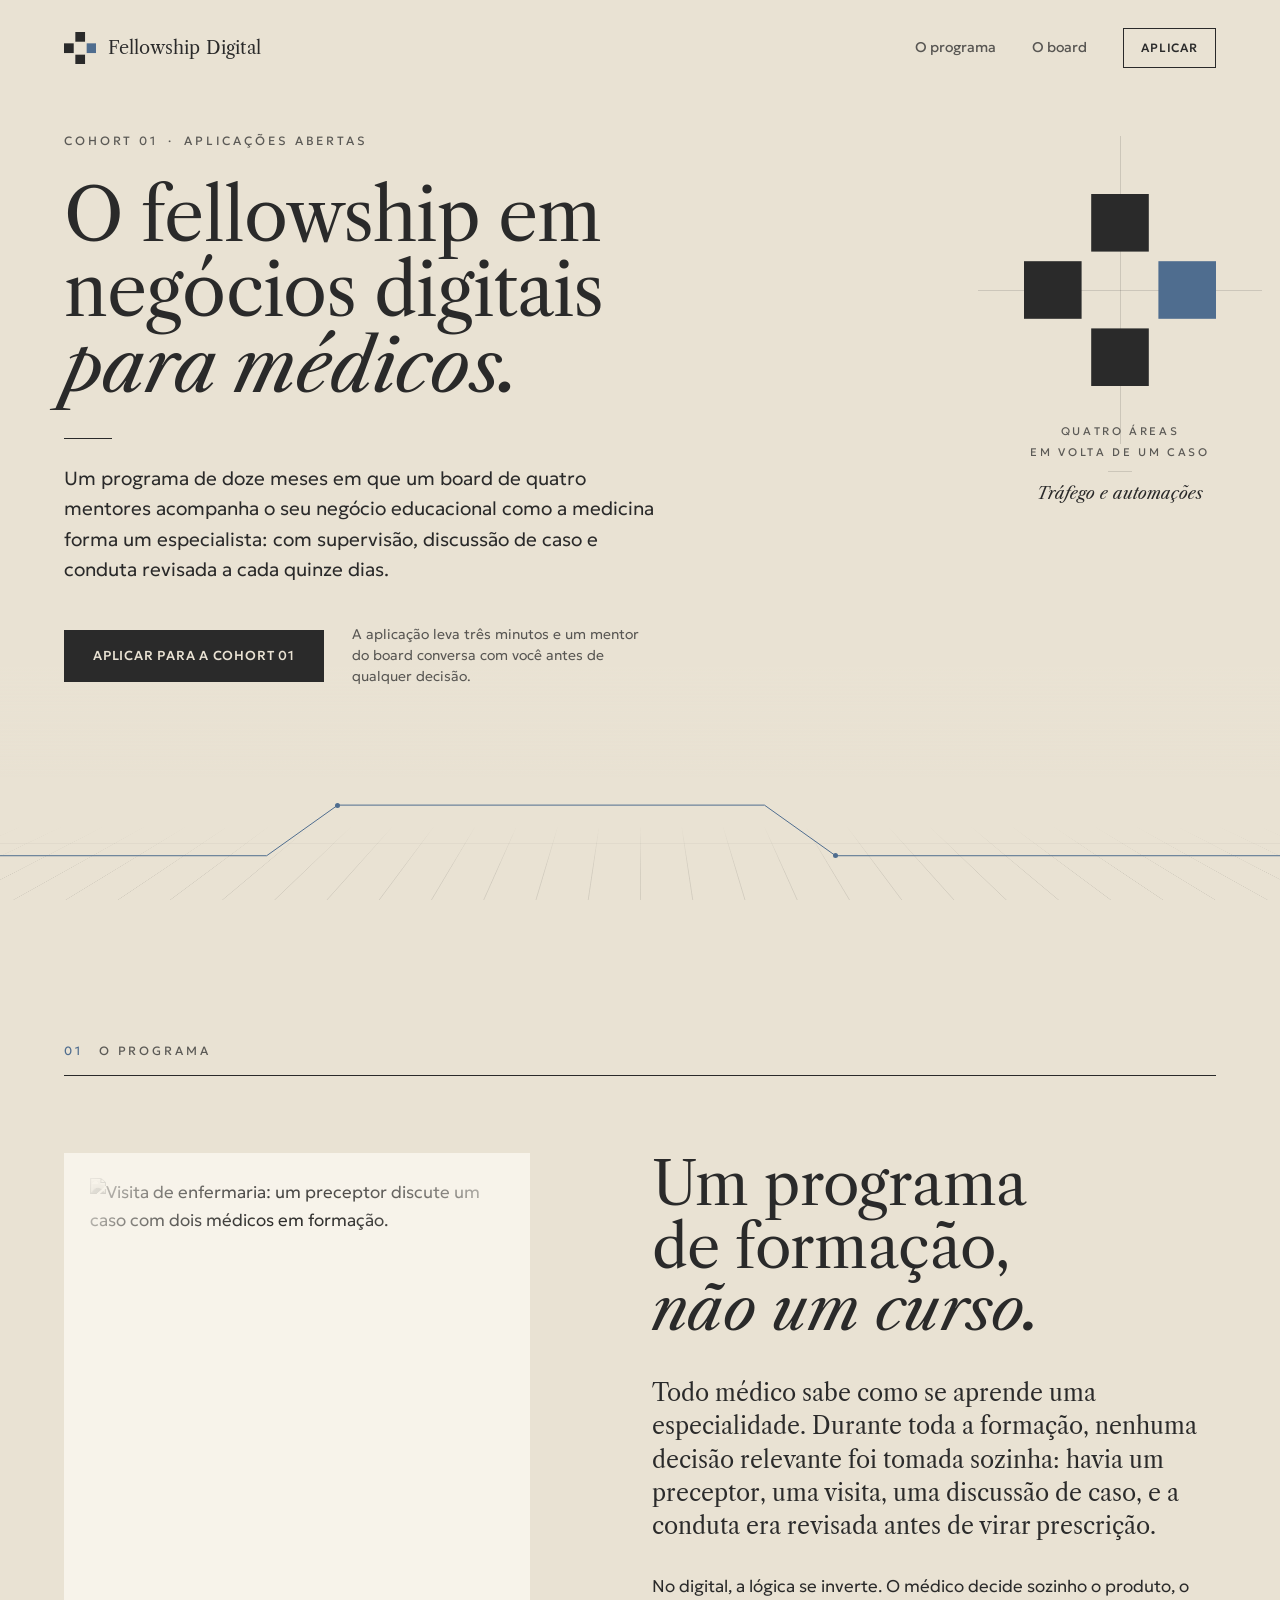
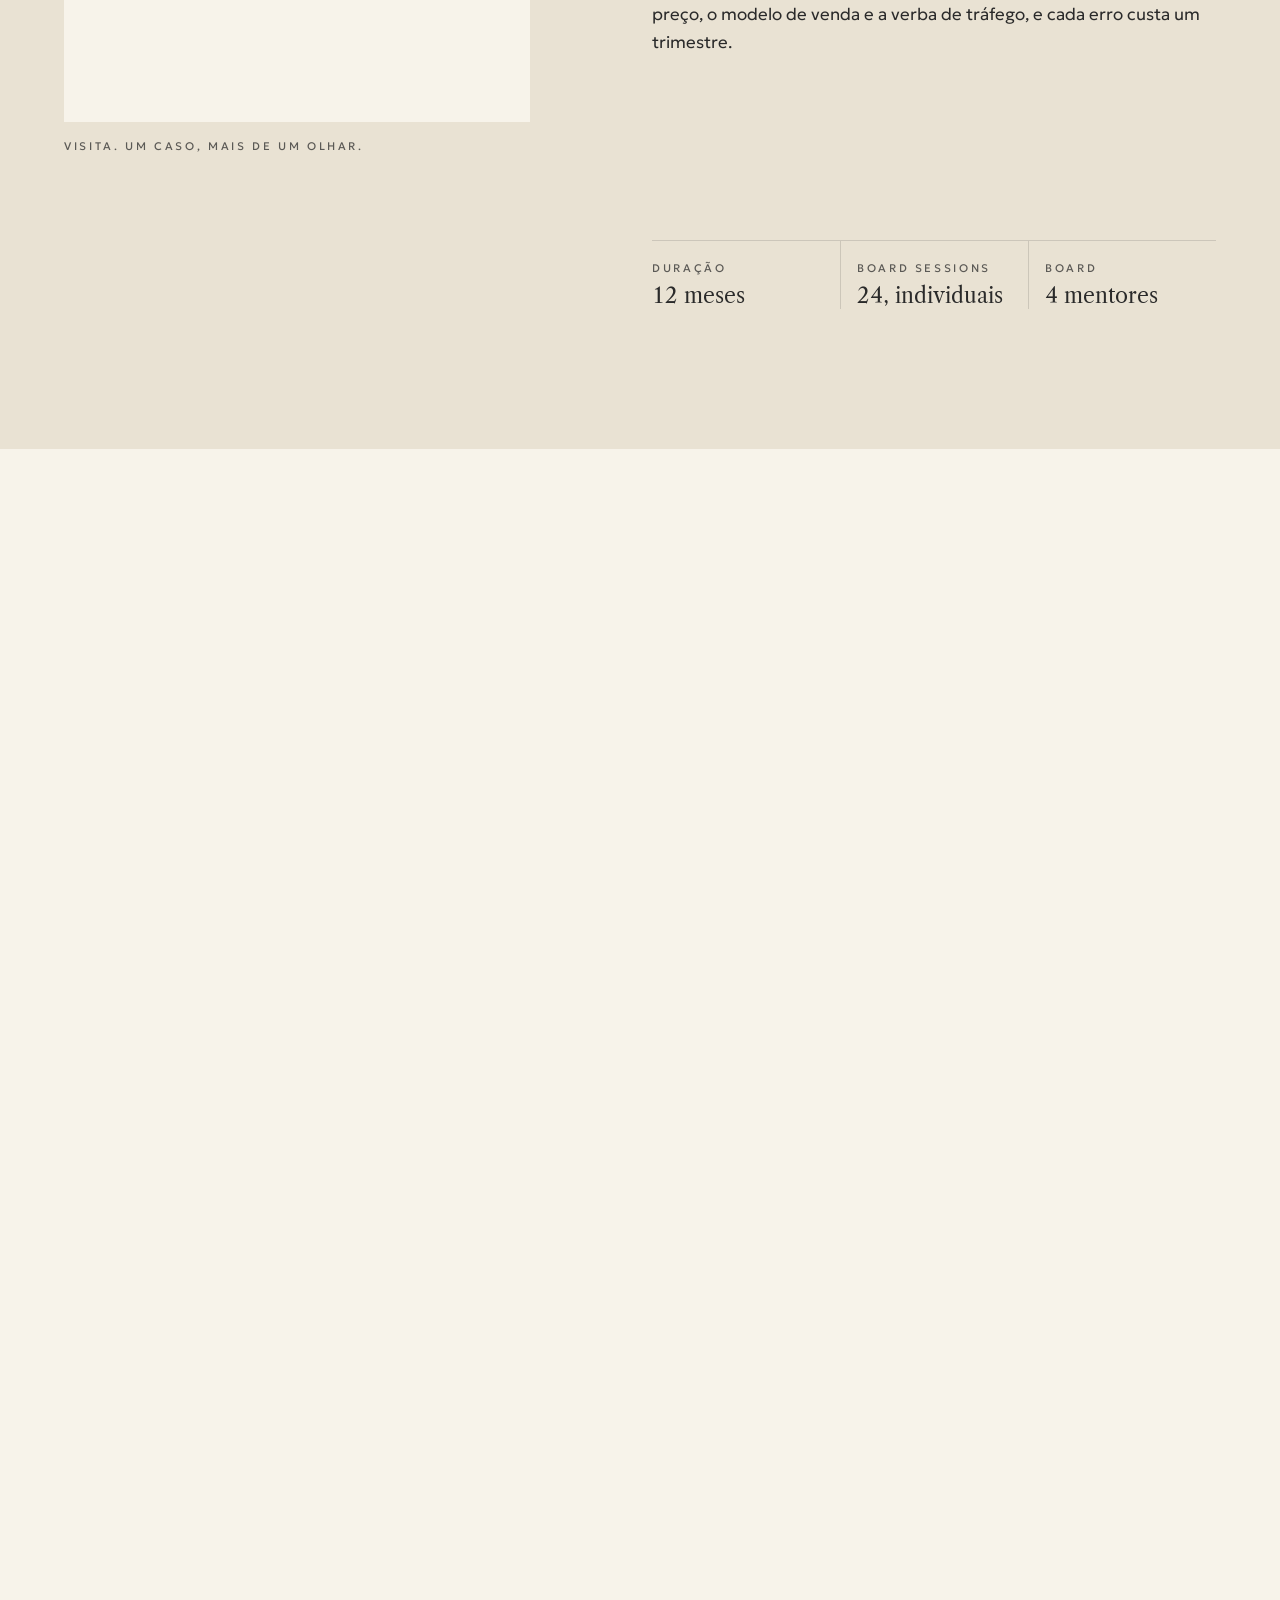
==== commit f5123c0f: "Desempenho: content-visibility abaixo da dobra e grade do Horizonte por transform - Seções depois da" ====
--- a/index.html
+++ b/index.html
@@ -20,11 +20,11 @@
   <link rel="preload" href="/lp-v2/fonts/caslon.woff2" as="font" type="font/woff2" crossorigin>
   <link rel="preload" href="/lp-v2/fonts/caslon-italico.woff2" as="font" type="font/woff2" crossorigin>
 
-  <style>@font-face{font-family:'Geologica';font-style:normal;font-weight:300;font-display:swap;src:url(/lp-v2/fonts/geologica.woff2) format('woff2');unicode-range:U+0000-00FF, U+0131, U+0152-0153, U+02BB-02BC, U+02C6, U+02DA, U+02DC, U+0304, U+0308, U+0329, U+2000-206F, U+20AC, U+2122, U+2191, U+2193, U+2212, U+2215, U+FEFF, U+FFFD}@font-face{font-family:'Geologica';font-style:normal;font-weight:400;font-display:swap;src:url(/lp-v2/fonts/geologica.woff2) format('woff2');unicode-range:U+0000-00FF, U+0131, U+0152-0153, U+02BB-02BC, U+02C6, U+02DA, U+02DC, U+0304, U+0308, U+0329, U+2000-206F, U+20AC, U+2122, U+2191, U+2193, U+2212, U+2215, U+FEFF, U+FFFD}@font-face{font-family:'Geologica';font-style:normal;font-weight:500;font-display:swap;src:url(/lp-v2/fonts/geologica.woff2) format('woff2');unicode-range:U+0000-00FF, U+0131, U+0152-0153, U+02BB-02BC, U+02C6, U+02DA, U+02DC, U+0304, U+0308, U+0329, U+2000-206F, U+20AC, U+2122, U+2191, U+2193, U+2212, U+2215, U+FEFF, U+FFFD}@font-face{font-family:'Libre Caslon Text';font-style:italic;font-weight:400;font-display:swap;src:url(/lp-v2/fonts/caslon-italico.woff2) format('woff2');unicode-range:U+0000-00FF, U+0131, U+0152-0153, U+02BB-02BC, U+02C6, U+02DA, U+02DC, U+0304, U+0308, U+0329, U+2000-206F, U+20AC, U+2122, U+2191, U+2193, U+2212, U+2215, U+FEFF, U+FFFD}@font-face{font-family:'Libre Caslon Text';font-style:normal;font-weight:400;font-display:swap;src:url(/lp-v2/fonts/caslon.woff2) format('woff2');unicode-range:U+0000-00FF, U+0131, U+0152-0153, U+02BB-02BC, U+02C6, U+02DA, U+02DC, U+0304, U+0308, U+0329, U+2000-206F, U+20AC, U+2122, U+2191, U+2193, U+2212, U+2215, U+FEFF, U+FFFD}:root{--grafite:#2A2A2A;--grafite-escuro:#1C1C1C;--osso:#E9E2D3;--linho:#F7F3EA;--linho-hover:#FBF8F1;--linho-tras:#F1EBDF;--ardosia:#4F6D8F;--linha:rgba(42,42,42,0.15);--linha-faq:rgba(42,42,42,0.18);--grade:rgba(42,42,42,0.11);--vazio:rgba(42,42,42,0.08);--texto-suave:rgba(42,42,42,0.76);--texto-rotulo:rgba(42,42,42,0.74);--osso-80:rgba(233,226,211,0.80);--osso-60:rgba(233,226,211,0.60);--osso-14:rgba(233,226,211,0.14);--osso-08:rgba(233,226,211,0.08);--serif:'Libre Caslon Text',Georgia,'Times New Roman',serif;--sans:'Geologica','Segoe UI',system-ui,sans-serif;--container:1280px;--gutter:clamp(1.25rem,5vw,4.5rem);--secao-py:clamp(5rem,11vw,9rem);--barra-h:64px;--ease:cubic-bezier(0.22,0.7,0.2,1);--ease-io:cubic-bezier(0.45,0,0.2,1)}*,*::before,*::after{box-sizing:border-box;margin:0;padding:0}html{scroll-behavior:smooth;scroll-padding-top:calc(var(--barra-h) + 24px);-webkit-text-size-adjust:100%;interpolate-size:allow-keywords}html,body{overflow-x:clip}body{min-height:100vh;background:var(--osso);color:var(--grafite);font-family:var(--sans);font-weight:300;font-size:clamp(1rem,0.95rem + 0.2vw,1.0625rem);line-height:1.65;-webkit-font-smoothing:antialiased;-moz-osx-font-smoothing:grayscale}h1,h2,h3{font-family:var(--serif);font-weight:400;text-wrap:balance}em{font-style:italic}img,svg{display:block;max-width:100%;height:auto}a{color:inherit;text-decoration:none}button{font:inherit;color:inherit;background:none;border:0;cursor:pointer}ol,ul{list-style:none}:focus-visible{outline:1px solid var(--grafite);outline-offset:4px}::selection{background:var(--grafite);color:var(--osso)}.container{width:100%;max-width:var(--container);margin:0 auto;padding-inline:var(--gutter)}.rotulo{font-family:var(--sans);font-weight:400;font-size:0.75rem;letter-spacing:0.24em;text-transform:uppercase;color:var(--texto-rotulo)}.rotulo__sep{margin:0 0.35em}.fio{width:48px;height:0;border:0;border-top:1px solid var(--grafite)}.fecho-serif{font-family:var(--serif);font-size:1.25em;line-height:1.35}.link-sub{position:relative;color:var(--texto-suave);transition:color 0.2s}.link-sub::after{content:'';position:absolute;left:0;right:0;bottom:-3px;height:1px;background:currentColor;transform:scaleX(0);transform-origin:left;transition:transform 0.3s var(--ease)}.link-sub:hover{color:var(--grafite)}.link-sub:hover::after,.link-sub:focus-visible::after{transform:scaleX(1)}.link-sub--osso{color:var(--osso-80)}.link-sub--osso:hover{color:var(--osso)}.link-sub--osso:focus-visible{outline-color:var(--osso)}.link-terciario{display:inline-block;font-weight:400;font-size:0.75rem;letter-spacing:0.06em;text-transform:uppercase;border-bottom:1px solid var(--grafite);padding-bottom:2px;transition:opacity 0.2s}.link-terciario:hover{opacity:0.7}.btn{position:relative;display:inline-flex;align-items:center;justify-content:center;min-height:3.25rem;padding:1rem 1.75rem;font-family:var(--sans);font-weight:500;font-size:0.8125rem;letter-spacing:0.06em;text-transform:uppercase;line-height:1;transition:background-color 0.25s var(--ease),color 0.25s var(--ease),border-color 0.25s var(--ease),transform 0.15s var(--ease)}.btn:active{transform:translateY(1px)}.btn--primario{background:var(--grafite);color:var(--osso);border:1px solid var(--grafite)}.btn--primario:hover{background:var(--grafite-escuro);border-color:var(--grafite-escuro)}.btn--contorno{background:transparent;color:var(--grafite);border:1px solid var(--grafite)}.btn--contorno:hover{background:var(--linho)}.btn--sm{min-height:2.5rem;padding:0.7rem 1.1rem;font-size:0.75rem}.btn.is-pulsando::after{content:'';position:absolute;inset:-1px;border:1px solid var(--grafite);pointer-events:none;animation:btn-pulso 0.9s var(--ease) 1 both}@keyframes btn-pulso{0%{inset:-1px;opacity:0.8}100%{inset:-7px;opacity:0}}.assinatura{display:inline-flex;align-items:center;gap:calc(1.125rem * 1.8 * 0.35)}.simbolo{width:calc(1.125rem * 1.8);height:calc(1.125rem * 1.8);flex:0 0 auto}.simbolo rect{fill:var(--grafite)}.simbolo .simbolo__ardosia{fill:var(--ardosia)}.assinatura__nome{font-family:var(--serif);font-size:1.125rem;letter-spacing:0.01em;line-height:1;white-space:nowrap}.assinatura--sm{gap:10px}.assinatura--sm .simbolo{width:28px;height:28px}.assinatura--sm .assinatura__nome{font-size:1rem}.secao__cab{display:flex;align-items:baseline;gap:1rem;padding-bottom:0.9rem;border-bottom:1px solid var(--grafite)}.secao__cab--escuro{border-bottom-color:var(--osso-80)}.secao__num{font-weight:400;font-size:0.75rem;letter-spacing:0.24em;color:var(--ardosia)}.secao__num--neutro{color:var(--texto-rotulo)}.secao__cab--escuro .secao__num--neutro{color:var(--osso-60)}.secao__nome{font-weight:400;font-size:0.75rem;letter-spacing:0.24em;text-transform:uppercase;color:var(--texto-rotulo)}.secao__cab--escuro .secao__nome{color:var(--osso-60)}.js .revela{opacity:0;transform:translateY(18px);transition:opacity 0.9s var(--ease),transform 0.9s var(--ease);transition-delay:var(--atraso,0ms)}.js .revela.is-visivel{opacity:1;transform:none}.js .revela-clip{clip-path:inset(0 0 100% 0);transition:clip-path 1.1s var(--ease-io);transition-delay:var(--atraso,0ms)}.js .revela-clip.revela-clip--lateral{clip-path:inset(0 100% 0 0);transition-duration:1.3s}.js .revela-clip.is-visivel{clip-path:inset(0 0 0 0)}.barra{position:fixed;inset:0 0 auto 0;height:var(--barra-h);z-index:50;background:rgba(233,226,211,0.92);-webkit-backdrop-filter:saturate(1.1) blur(10px);backdrop-filter:saturate(1.1) blur(10px);border-bottom:1px solid var(--linha);transform:translateY(-100%);transition:transform 0.4s var(--ease)}.barra.is-visivel{transform:translateY(0)}.barra__inner{position:relative;height:100%;max-width:var(--container);margin:0 auto;padding-inline:var(--gutter);display:flex;align-items:center;justify-content:space-between;gap:1rem}.barra__secao{position:absolute;left:50%;top:50%;transform:translate(-50%,-50%);height:1.3em;overflow:hidden;font-weight:400;font-size:0.6875rem;line-height:1.3;letter-spacing:0.24em;text-transform:uppercase;color:var(--texto-rotulo);white-space:nowrap}.barra__secao span{display:block;transition:transform 0.25s var(--ease),opacity 0.25s var(--ease)}.barra__secao span.is-saindo{transform:translateY(-8px);opacity:0}.barra__secao span.is-entrando{transform:translateY(8px);opacity:0;transition:none}.barra__progresso{position:absolute;left:0;right:0;bottom:-1px;height:1px;background:var(--grafite);transform-origin:left;transform:scaleX(var(--p,0))}@supports (animation-timeline:scroll()){.barra__progresso{animation:barra-progresso linear both;animation-timeline:scroll(root)}}@keyframes barra-progresso{from{transform:scaleX(0)}to{transform:scaleX(1)}}.hero{--horizonte-h:clamp(8rem,21vh,12rem);position:relative;isolation:isolate;min-height:100svh;display:flex;flex-direction:column;overflow:hidden;background:var(--osso)}.topbar{position:relative;z-index:3;width:100%;max-width:var(--container);margin:0 auto;padding:1.75rem var(--gutter) 0;display:flex;align-items:center;justify-content:space-between;gap:1.5rem}.topbar__nav{display:flex;align-items:center;gap:2.25rem;font-weight:400;font-size:0.875rem}.hero__grid{position:relative;z-index:2;flex:1;width:100%;max-width:var(--container);margin:0 auto;padding:clamp(2.5rem,7vh,5rem) var(--gutter) calc(var(--horizonte-h) + 1rem);display:grid;grid-template-columns:repeat(12,minmax(0,1fr));column-gap:1.5rem;align-items:start}.hero__copy{grid-column:1 / span 8;min-width:0;display:flex;flex-direction:column;align-items:flex-start}.hero__titulo{margin-top:1.75rem;font-size:clamp(2.75rem,1.5rem + 3.7vw,4.625rem);line-height:1.06;letter-spacing:-0.012em;max-width:17ch}.hero .fio{margin:2rem 0 1.5rem}.hero__lead{max-width:min(38rem,100%);font-size:clamp(1.0625rem,1rem + 0.3vw,1.1875rem);line-height:1.6}.hero__acao{margin-top:2.5rem;display:flex;flex-wrap:wrap;align-items:center;gap:1rem 1.75rem}.hero__apoio{max-width:19rem;font-size:0.875rem;line-height:1.5;color:var(--texto-suave)}.hero__marca{grid-column:10 / span 3;justify-self:end;margin-top:clamp(2.5rem,7vh,4.5rem);display:flex;flex-direction:column;align-items:center;gap:2.25rem}.cruz{position:relative;width:clamp(10rem,15vw,13.5rem);aspect-ratio:1;cursor:pointer;will-change:transform}.cruz:focus-visible{outline-offset:12px}.cruz__simbolo{position:relative;width:100%;height:100%;overflow:visible}.cruz__eixo{position:absolute;background:var(--linha);transition:transform 1.6s var(--ease) 0.2s}.cruz__eixo--h{left:-24%;right:-24%;top:50%;height:1px;transform:scaleX(0)}.cruz__eixo--v{top:-30%;bottom:-30%;left:50%;width:1px;transform:scaleY(0)}.q{fill:var(--grafite);opacity:0;transform-box:fill-box;transform-origin:center;transition:opacity 0.7s var(--ease),transform 0.9s var(--ease),fill 0.6s var(--ease-io)}.q--1{transform:translateY(-40%);transition-delay:0.35s,0.35s,0s}.q--2{transform:translateX(-40%);transition-delay:0.5s,0.5s,0s}.q--4{transform:translateY(40%);transition-delay:0.65s,0.65s,0s}.q--3{transform:translateX(40%);transition-delay:1.15s,1.15s,0s}.cruz[data-ativo="1"] .q--1,.cruz[data-ativo="2"] .q--2,.cruz[data-ativo="3"] .q--3,.cruz[data-ativo="4"] .q--4{fill:var(--ardosia)}.q.is-pulso{animation:q-pulso 0.5s var(--ease) 1}@keyframes q-pulso{0%{transform:scale(1)}45%{transform:scale(1.06)}100%{transform:scale(1)}}.hero__legenda{display:flex;flex-direction:column;align-items:center;font-weight:400;font-size:0.6875rem;letter-spacing:0.24em;text-transform:uppercase;color:var(--texto-rotulo);text-align:center;opacity:0;transition:opacity 1s var(--ease) 1.6s}.legenda__fixa{display:flex;flex-direction:column;gap:0.2rem}.legenda__fio{width:24px;height:1px;background:var(--linha);margin:0.6rem auto}.legenda__area{display:block;height:1.4em;overflow:hidden;font-family:var(--serif);font-style:italic;font-size:1rem;letter-spacing:0;text-transform:none;color:var(--grafite);line-height:1.4}.legenda__area span{display:block;transition:transform 0.45s var(--ease)}.legenda__area span.is-saindo{transform:translateY(-100%)}.legenda__area span.is-entrando{transform:translateY(100%);transition:none}.is-pronto .cruz__eixo--h{transform:scaleX(1)}.is-pronto .cruz__eixo--v{transform:scaleY(1)}.is-pronto .q{opacity:1;transform:none}.is-pronto .hero__legenda{opacity:1}.horizonte{position:absolute;left:0;right:0;bottom:0;height:calc(var(--horizonte-h) + 4rem);z-index:0;pointer-events:none}.horizonte__grade{position:absolute;left:-20%;right:-20%;bottom:-10%;height:100%;background-image:linear-gradient(var(--grade) 1px,transparent 1px),linear-gradient(90deg,var(--grade) 1px,transparent 1px);background-size:56px 56px;transform:perspective(600px) rotateX(58deg);transform-origin:50% 100%;-webkit-mask-image:linear-gradient(180deg,transparent 0%,#000 55%);mask-image:linear-gradient(180deg,transparent 0%,#000 55%);animation:grade-desliza 24s linear infinite}.horizonte__veu{position:absolute;inset:0;background:linear-gradient(180deg,var(--osso) 8%,rgba(233,226,211,0) 52%)}.horizonte__linha{position:absolute;inset:0;width:100%;height:100%;clip-path:inset(-4px 100% -4px 0);transition:clip-path 4.2s var(--ease-io) 0.6s}.is-pronto .hero .horizonte__linha{clip-path:inset(-4px 0 -4px 0)}.conduta{fill:none;stroke:var(--ardosia);stroke-width:1;vector-effect:non-scaling-stroke}.conduta--neutra{stroke:rgba(42,42,42,0.4)}.no{position:absolute;width:5px;height:5px;margin:-2.5px 0 0 -2.5px;border-radius:50%;background:var(--ardosia);opacity:0;transition:opacity 0.6s var(--ease)}.no--1{left:26.39%;top:62.5%;transition-delay:1.9s}.no--2{left:65.28%;top:82.5%;transition-delay:3.6s}.is-pronto .no{opacity:1}@keyframes grade-desliza{from{background-position:0 0,0 0}to{background-position:0 56px,56px 0}}@keyframes grade-desliza-inversa{from{background-position:0 0,0 0}to{background-position:0 -56px,-56px 0}}@media (max-width:1024px){.hero__copy{grid-column:1/span 9}.hero__marca{grid-column:10/span 3}}@media (max-width:760px){:root{--barra-h:56px}.topbar{padding-top:1.25rem}.topbar__nav a:not(.btn){display:none}.barra__secao{display:none}.hero{--horizonte-h:9rem}.hero__grid{display:flex;flex-direction:column;padding-top:2.5rem;padding-bottom:calc(var(--horizonte-h) + .5rem)}.hero__marca{order:-1;align-self:flex-start;flex-direction:row;gap:1.25rem;margin:0 0 2.25rem}.cruz{width:5.5rem}.cruz__eixo--h{left:-20%;right:-20%}.cruz__eixo--v{top:-20%;bottom:-20%}.hero__legenda{align-items:flex-start;text-align:left}.legenda__fixa,.legenda__fio{display:none}.hero__titulo{margin-top:1.25rem;max-width:none}.hero__acao{flex-direction:column;align-items:stretch}.hero__acao .btn{width:100%}}@media (max-width:420px){.barra .assinatura__nome{display:none}}@media (prefers-reduced-motion:reduce){.q,.cruz__eixo--h,.cruz__eixo--v{opacity:1;transform:none}.hero__legenda,.no{opacity:1}.horizonte__linha{clip-path:none}.horizonte__grade{animation:none}.js .revela{opacity:1;transform:none}.js .revela-clip{clip-path:none}}</style>
-  <link rel="preload" href="/lp-v2/style.css?v=20260916i" as="style" onload="this.onload=null;this.rel='stylesheet'">
-  <noscript><link rel="stylesheet" href="/lp-v2/style.css?v=20260916i"></noscript>
+  <style>@font-face{font-family:'Geologica';font-style:normal;font-weight:300;font-display:swap;src:url(/lp-v2/fonts/geologica.woff2) format('woff2');unicode-range:U+0000-00FF, U+0131, U+0152-0153, U+02BB-02BC, U+02C6, U+02DA, U+02DC, U+0304, U+0308, U+0329, U+2000-206F, U+20AC, U+2122, U+2191, U+2193, U+2212, U+2215, U+FEFF, U+FFFD}@font-face{font-family:'Geologica';font-style:normal;font-weight:400;font-display:swap;src:url(/lp-v2/fonts/geologica.woff2) format('woff2');unicode-range:U+0000-00FF, U+0131, U+0152-0153, U+02BB-02BC, U+02C6, U+02DA, U+02DC, U+0304, U+0308, U+0329, U+2000-206F, U+20AC, U+2122, U+2191, U+2193, U+2212, U+2215, U+FEFF, U+FFFD}@font-face{font-family:'Geologica';font-style:normal;font-weight:500;font-display:swap;src:url(/lp-v2/fonts/geologica.woff2) format('woff2');unicode-range:U+0000-00FF, U+0131, U+0152-0153, U+02BB-02BC, U+02C6, U+02DA, U+02DC, U+0304, U+0308, U+0329, U+2000-206F, U+20AC, U+2122, U+2191, U+2193, U+2212, U+2215, U+FEFF, U+FFFD}@font-face{font-family:'Libre Caslon Text';font-style:italic;font-weight:400;font-display:swap;src:url(/lp-v2/fonts/caslon-italico.woff2) format('woff2');unicode-range:U+0000-00FF, U+0131, U+0152-0153, U+02BB-02BC, U+02C6, U+02DA, U+02DC, U+0304, U+0308, U+0329, U+2000-206F, U+20AC, U+2122, U+2191, U+2193, U+2212, U+2215, U+FEFF, U+FFFD}@font-face{font-family:'Libre Caslon Text';font-style:normal;font-weight:400;font-display:swap;src:url(/lp-v2/fonts/caslon.woff2) format('woff2');unicode-range:U+0000-00FF, U+0131, U+0152-0153, U+02BB-02BC, U+02C6, U+02DA, U+02DC, U+0304, U+0308, U+0329, U+2000-206F, U+20AC, U+2122, U+2191, U+2193, U+2212, U+2215, U+FEFF, U+FFFD}:root{--grafite:#2A2A2A;--grafite-escuro:#1C1C1C;--osso:#E9E2D3;--linho:#F7F3EA;--linho-hover:#FBF8F1;--linho-tras:#F1EBDF;--ardosia:#4F6D8F;--linha:rgba(42,42,42,0.15);--linha-faq:rgba(42,42,42,0.18);--grade:rgba(42,42,42,0.11);--vazio:rgba(42,42,42,0.08);--texto-suave:rgba(42,42,42,0.76);--texto-rotulo:rgba(42,42,42,0.74);--osso-80:rgba(233,226,211,0.80);--osso-60:rgba(233,226,211,0.60);--osso-14:rgba(233,226,211,0.14);--osso-08:rgba(233,226,211,0.08);--serif:'Libre Caslon Text',Georgia,'Times New Roman',serif;--sans:'Geologica','Segoe UI',system-ui,sans-serif;--container:1280px;--gutter:clamp(1.25rem,5vw,4.5rem);--secao-py:clamp(5rem,11vw,9rem);--barra-h:64px;--ease:cubic-bezier(0.22,0.7,0.2,1);--ease-io:cubic-bezier(0.45,0,0.2,1)}*,*::before,*::after{box-sizing:border-box;margin:0;padding:0}html{scroll-behavior:smooth;scroll-padding-top:calc(var(--barra-h) + 24px);-webkit-text-size-adjust:100%;interpolate-size:allow-keywords}html,body{overflow-x:clip}body{min-height:100vh;background:var(--osso);color:var(--grafite);font-family:var(--sans);font-weight:300;font-size:clamp(1rem,0.95rem + 0.2vw,1.0625rem);line-height:1.65;-webkit-font-smoothing:antialiased;-moz-osx-font-smoothing:grayscale}h1,h2,h3{font-family:var(--serif);font-weight:400;text-wrap:balance}em{font-style:italic}img,svg{display:block;max-width:100%;height:auto}a{color:inherit;text-decoration:none}button{font:inherit;color:inherit;background:none;border:0;cursor:pointer}ol,ul{list-style:none}:focus-visible{outline:1px solid var(--grafite);outline-offset:4px}::selection{background:var(--grafite);color:var(--osso)}.container{width:100%;max-width:var(--container);margin:0 auto;padding-inline:var(--gutter)}.rotulo{font-family:var(--sans);font-weight:400;font-size:0.75rem;letter-spacing:0.24em;text-transform:uppercase;color:var(--texto-rotulo)}.rotulo__sep{margin:0 0.35em}.fio{width:48px;height:0;border:0;border-top:1px solid var(--grafite)}.fecho-serif{font-family:var(--serif);font-size:1.25em;line-height:1.35}.link-sub{position:relative;color:var(--texto-suave);transition:color 0.2s}.link-sub::after{content:'';position:absolute;left:0;right:0;bottom:-3px;height:1px;background:currentColor;transform:scaleX(0);transform-origin:left;transition:transform 0.3s var(--ease)}.link-sub:hover{color:var(--grafite)}.link-sub:hover::after,.link-sub:focus-visible::after{transform:scaleX(1)}.link-sub--osso{color:var(--osso-80)}.link-sub--osso:hover{color:var(--osso)}.link-sub--osso:focus-visible{outline-color:var(--osso)}.link-terciario{display:inline-block;font-weight:400;font-size:0.75rem;letter-spacing:0.06em;text-transform:uppercase;border-bottom:1px solid var(--grafite);padding-bottom:2px;transition:opacity 0.2s}.link-terciario:hover{opacity:0.7}.btn{position:relative;display:inline-flex;align-items:center;justify-content:center;min-height:3.25rem;padding:1rem 1.75rem;font-family:var(--sans);font-weight:500;font-size:0.8125rem;letter-spacing:0.06em;text-transform:uppercase;line-height:1;transition:background-color 0.25s var(--ease),color 0.25s var(--ease),border-color 0.25s var(--ease),transform 0.15s var(--ease)}.btn:active{transform:translateY(1px)}.btn--primario{background:var(--grafite);color:var(--osso);border:1px solid var(--grafite)}.btn--primario:hover{background:var(--grafite-escuro);border-color:var(--grafite-escuro)}.btn--contorno{background:transparent;color:var(--grafite);border:1px solid var(--grafite)}.btn--contorno:hover{background:var(--linho)}.btn--sm{min-height:2.5rem;padding:0.7rem 1.1rem;font-size:0.75rem}.btn.is-pulsando::after{content:'';position:absolute;inset:-1px;border:1px solid var(--grafite);pointer-events:none;animation:btn-pulso 0.9s var(--ease) 1 both}@keyframes btn-pulso{0%{inset:-1px;opacity:0.8}100%{inset:-7px;opacity:0}}.assinatura{display:inline-flex;align-items:center;gap:calc(1.125rem * 1.8 * 0.35)}.simbolo{width:calc(1.125rem * 1.8);height:calc(1.125rem * 1.8);flex:0 0 auto}.simbolo rect{fill:var(--grafite)}.simbolo .simbolo__ardosia{fill:var(--ardosia)}.assinatura__nome{font-family:var(--serif);font-size:1.125rem;letter-spacing:0.01em;line-height:1;white-space:nowrap}.assinatura--sm{gap:10px}.assinatura--sm .simbolo{width:28px;height:28px}.assinatura--sm .assinatura__nome{font-size:1rem}.secao__cab{display:flex;align-items:baseline;gap:1rem;padding-bottom:0.9rem;border-bottom:1px solid var(--grafite)}.secao__cab--escuro{border-bottom-color:var(--osso-80)}.secao__num{font-weight:400;font-size:0.75rem;letter-spacing:0.24em;color:var(--ardosia)}.secao__num--neutro{color:var(--texto-rotulo)}.secao__cab--escuro .secao__num--neutro{color:var(--osso-60)}.secao__nome{font-weight:400;font-size:0.75rem;letter-spacing:0.24em;text-transform:uppercase;color:var(--texto-rotulo)}.secao__cab--escuro .secao__nome{color:var(--osso-60)}.js .revela{opacity:0;transform:translateY(18px);transition:opacity 0.9s var(--ease),transform 0.9s var(--ease);transition-delay:var(--atraso,0ms)}.js .revela.is-visivel{opacity:1;transform:none}.js .revela-clip{clip-path:inset(0 0 100% 0);transition:clip-path 1.1s var(--ease-io);transition-delay:var(--atraso,0ms)}.js .revela-clip.revela-clip--lateral{clip-path:inset(0 100% 0 0);transition-duration:1.3s}.js .revela-clip.is-visivel{clip-path:inset(0 0 0 0)}.barra{position:fixed;inset:0 0 auto 0;height:var(--barra-h);z-index:50;background:rgba(233,226,211,0.92);-webkit-backdrop-filter:saturate(1.1) blur(10px);backdrop-filter:saturate(1.1) blur(10px);border-bottom:1px solid var(--linha);transform:translateY(-100%);transition:transform 0.4s var(--ease)}.barra.is-visivel{transform:translateY(0)}.barra__inner{position:relative;height:100%;max-width:var(--container);margin:0 auto;padding-inline:var(--gutter);display:flex;align-items:center;justify-content:space-between;gap:1rem}.barra__secao{position:absolute;left:50%;top:50%;transform:translate(-50%,-50%);height:1.3em;overflow:hidden;font-weight:400;font-size:0.6875rem;line-height:1.3;letter-spacing:0.24em;text-transform:uppercase;color:var(--texto-rotulo);white-space:nowrap}.barra__secao span{display:block;transition:transform 0.25s var(--ease),opacity 0.25s var(--ease)}.barra__secao span.is-saindo{transform:translateY(-8px);opacity:0}.barra__secao span.is-entrando{transform:translateY(8px);opacity:0;transition:none}.barra__progresso{position:absolute;left:0;right:0;bottom:-1px;height:1px;background:var(--grafite);transform-origin:left;transform:scaleX(var(--p,0))}@supports (animation-timeline:scroll()){.barra__progresso{animation:barra-progresso linear both;animation-timeline:scroll(root)}}@keyframes barra-progresso{from{transform:scaleX(0)}to{transform:scaleX(1)}}.hero{--horizonte-h:clamp(8rem,21vh,12rem);position:relative;isolation:isolate;min-height:100svh;display:flex;flex-direction:column;overflow:hidden;background:var(--osso)}.topbar{position:relative;z-index:3;width:100%;max-width:var(--container);margin:0 auto;padding:1.75rem var(--gutter) 0;display:flex;align-items:center;justify-content:space-between;gap:1.5rem}.topbar__nav{display:flex;align-items:center;gap:2.25rem;font-weight:400;font-size:0.875rem}.hero__grid{position:relative;z-index:2;flex:1;width:100%;max-width:var(--container);margin:0 auto;padding:clamp(2.5rem,7vh,5rem) var(--gutter) calc(var(--horizonte-h) + 1rem);display:grid;grid-template-columns:repeat(12,minmax(0,1fr));column-gap:1.5rem;align-items:start}.hero__copy{grid-column:1 / span 8;min-width:0;display:flex;flex-direction:column;align-items:flex-start}.hero__titulo{margin-top:1.75rem;font-size:clamp(2.75rem,1.5rem + 3.7vw,4.625rem);line-height:1.06;letter-spacing:-0.012em;max-width:17ch}.hero .fio{margin:2rem 0 1.5rem}.hero__lead{max-width:min(38rem,100%);font-size:clamp(1.0625rem,1rem + 0.3vw,1.1875rem);line-height:1.6}.hero__acao{margin-top:2.5rem;display:flex;flex-wrap:wrap;align-items:center;gap:1rem 1.75rem}.hero__apoio{max-width:19rem;font-size:0.875rem;line-height:1.5;color:var(--texto-suave)}.hero__marca{grid-column:10 / span 3;justify-self:end;margin-top:clamp(2.5rem,7vh,4.5rem);display:flex;flex-direction:column;align-items:center;gap:2.25rem}.cruz{position:relative;width:clamp(10rem,15vw,13.5rem);aspect-ratio:1;cursor:pointer;will-change:transform}.cruz:focus-visible{outline-offset:12px}.cruz__simbolo{position:relative;width:100%;height:100%;overflow:visible}.cruz__eixo{position:absolute;background:var(--linha);transition:transform 1.6s var(--ease) 0.2s}.cruz__eixo--h{left:-24%;right:-24%;top:50%;height:1px;transform:scaleX(0)}.cruz__eixo--v{top:-30%;bottom:-30%;left:50%;width:1px;transform:scaleY(0)}.q{fill:var(--grafite);opacity:0;transform-box:fill-box;transform-origin:center;transition:opacity 0.7s var(--ease),transform 0.9s var(--ease),fill 0.6s var(--ease-io)}.q--1{transform:translateY(-40%);transition-delay:0.35s,0.35s,0s}.q--2{transform:translateX(-40%);transition-delay:0.5s,0.5s,0s}.q--4{transform:translateY(40%);transition-delay:0.65s,0.65s,0s}.q--3{transform:translateX(40%);transition-delay:1.15s,1.15s,0s}.cruz[data-ativo="1"] .q--1,.cruz[data-ativo="2"] .q--2,.cruz[data-ativo="3"] .q--3,.cruz[data-ativo="4"] .q--4{fill:var(--ardosia)}.q.is-pulso{animation:q-pulso 0.5s var(--ease) 1}@keyframes q-pulso{0%{transform:scale(1)}45%{transform:scale(1.06)}100%{transform:scale(1)}}.hero__legenda{display:flex;flex-direction:column;align-items:center;font-weight:400;font-size:0.6875rem;letter-spacing:0.24em;text-transform:uppercase;color:var(--texto-rotulo);text-align:center;opacity:0;transition:opacity 1s var(--ease) 1.6s}.legenda__fixa{display:flex;flex-direction:column;gap:0.2rem}.legenda__fio{width:24px;height:1px;background:var(--linha);margin:0.6rem auto}.legenda__area{display:block;height:1.4em;overflow:hidden;font-family:var(--serif);font-style:italic;font-size:1rem;letter-spacing:0;text-transform:none;color:var(--grafite);line-height:1.4}.legenda__area span{display:block;transition:transform 0.45s var(--ease)}.legenda__area span.is-saindo{transform:translateY(-100%)}.legenda__area span.is-entrando{transform:translateY(100%);transition:none}.is-pronto .cruz__eixo--h{transform:scaleX(1)}.is-pronto .cruz__eixo--v{transform:scaleY(1)}.is-pronto .q{opacity:1;transform:none}.is-pronto .hero__legenda{opacity:1}.horizonte{position:absolute;left:0;right:0;bottom:0;height:calc(var(--horizonte-h) + 4rem);z-index:0;pointer-events:none}.horizonte__grade{position:absolute;left:-20%;right:-20%;bottom:-10%;height:100%;overflow:hidden;transform:perspective(600px) rotateX(58deg);transform-origin:50% 100%;-webkit-mask-image:linear-gradient(180deg,transparent 0%,#000 55%);mask-image:linear-gradient(180deg,transparent 0%,#000 55%)}.horizonte__grade::before{content:'';position:absolute;top:-56px;left:-56px;right:0;bottom:0;background-image:linear-gradient(var(--grade) 1px,transparent 1px),linear-gradient(90deg,var(--grade) 1px,transparent 1px);background-size:56px 56px;will-change:transform;animation:grade-desliza 24s linear infinite}.horizonte__veu{position:absolute;inset:0;background:linear-gradient(180deg,var(--osso) 8%,rgba(233,226,211,0) 52%)}.horizonte__linha{position:absolute;inset:0;width:100%;height:100%;clip-path:inset(-4px 100% -4px 0);transition:clip-path 4.2s var(--ease-io) 0.6s}.is-pronto .hero .horizonte__linha{clip-path:inset(-4px 0 -4px 0)}.conduta{fill:none;stroke:var(--ardosia);stroke-width:1;vector-effect:non-scaling-stroke}.conduta--neutra{stroke:rgba(42,42,42,0.4)}.no{position:absolute;width:5px;height:5px;margin:-2.5px 0 0 -2.5px;border-radius:50%;background:var(--ardosia);opacity:0;transition:opacity 0.6s var(--ease)}.no--1{left:26.39%;top:62.5%;transition-delay:1.9s}.no--2{left:65.28%;top:82.5%;transition-delay:3.6s}.is-pronto .no{opacity:1}@keyframes grade-desliza{from{transform:translate3d(0,0,0)}to{transform:translate3d(56px,56px,0)}}@keyframes grade-desliza-inversa{from{transform:translate3d(0,0,0)}to{transform:translate3d(-56px,-56px,0)}}@media (max-width:1024px){.hero__copy{grid-column:1/span 9}.hero__marca{grid-column:10/span 3}}@media (max-width:760px){:root{--barra-h:56px}.topbar{padding-top:1.25rem}.topbar__nav a:not(.btn){display:none}.barra__secao{display:none}.hero{--horizonte-h:9rem}.hero__grid{display:flex;flex-direction:column;padding-top:2.5rem;padding-bottom:calc(var(--horizonte-h) + .5rem)}.hero__marca{order:-1;align-self:flex-start;flex-direction:row;gap:1.25rem;margin:0 0 2.25rem}.cruz{width:5.5rem}.cruz__eixo--h{left:-20%;right:-20%}.cruz__eixo--v{top:-20%;bottom:-20%}.hero__legenda{align-items:flex-start;text-align:left}.legenda__fixa,.legenda__fio{display:none}.hero__titulo{margin-top:1.25rem;max-width:none}.hero__acao{flex-direction:column;align-items:stretch}.hero__acao .btn{width:100%}}@media (max-width:420px){.barra .assinatura__nome{display:none}}@media (prefers-reduced-motion:reduce){.q,.cruz__eixo--h,.cruz__eixo--v{opacity:1;transform:none}.hero__legenda,.no{opacity:1}.horizonte__linha{clip-path:none}.horizonte__grade::before{animation:none}.js .revela{opacity:1;transform:none}.js .revela-clip{clip-path:none}}</style>
+  <link rel="preload" href="/lp-v2/style.css?v=20260916j" as="style" onload="this.onload=null;this.rel='stylesheet'">
+  <noscript><link rel="stylesheet" href="/lp-v2/style.css?v=20260916j"></noscript>
   <script>document.documentElement.classList.add('js');</script>
-  <script src="/lp-v2/script.js?v=20260916i" defer></script>
+  <script src="/lp-v2/script.js?v=20260916j" defer></script>
 </head>
 <body>
 
@@ -661,7 +661,6 @@
           </div>
         </div>
       </div>
-      <div class="cursor-cruz" aria-hidden="true" data-cursor><span></span><span></span></div>
     </section>
 
     <!-- 08. CRITERIOS -->
@@ -983,5 +982,7 @@
     </div>
   </footer>
 
+  <div class="cursor-cruz" aria-hidden="true" data-cursor><span></span><span></span></div>
+
 </body>
 </html>
--- a/lp-v2/style.css
+++ b/lp-v2/style.css
@@ -738,14 +738,26 @@
   right: -20%;
   bottom: -10%;
   height: 100%;
+  overflow: hidden;
+  transform: perspective(600px) rotateX(58deg);
+  transform-origin: 50% 100%;
+  -webkit-mask-image: linear-gradient(180deg, transparent 0%, #000 55%);
+  mask-image: linear-gradient(180deg, transparent 0%, #000 55%);
+}
+
+/* O desenho da grade desliza por transform (sem repintura a cada quadro) */
+.horizonte__grade::before {
+  content: '';
+  position: absolute;
+  top: -56px;
+  left: -56px;
+  right: 0;
+  bottom: 0;
   background-image:
     linear-gradient(var(--grade) 1px, transparent 1px),
     linear-gradient(90deg, var(--grade) 1px, transparent 1px);
   background-size: 56px 56px;
-  transform: perspective(600px) rotateX(58deg);
-  transform-origin: 50% 100%;
-  -webkit-mask-image: linear-gradient(180deg, transparent 0%, #000 55%);
-  mask-image: linear-gradient(180deg, transparent 0%, #000 55%);
+  will-change: transform;
   animation: grade-desliza 24s linear infinite;
 }
 
@@ -798,13 +810,13 @@
 .is-pronto .no { opacity: 1; }
 
 @keyframes grade-desliza {
-  from { background-position: 0 0, 0 0; }
-  to   { background-position: 0 56px, 56px 0; }
+  from { transform: translate3d(0, 0, 0); }
+  to   { transform: translate3d(56px, 56px, 0); }
 }
 
 @keyframes grade-desliza-inversa {
-  from { background-position: 0 0, 0 0; }
-  to   { background-position: 0 -56px, -56px 0; }
+  from { transform: translate3d(0, 0, 0); }
+  to   { transform: translate3d(-56px, -56px, 0); }
 }
 
 /* ==========================================
@@ -2954,14 +2966,25 @@
   right: -20%;
   top: -10%;
   height: 100%;
+  overflow: hidden;
+  transform: perspective(600px) rotateX(-58deg);
+  transform-origin: 50% 0%;
+  -webkit-mask-image: linear-gradient(0deg, transparent 0%, #000 55%);
+  mask-image: linear-gradient(0deg, transparent 0%, #000 55%);
+}
+
+.prova__grade::before {
+  content: '';
+  position: absolute;
+  top: 0;
+  left: 0;
+  right: -56px;
+  bottom: -56px;
   background-image:
     linear-gradient(var(--osso-08) 1px, transparent 1px),
     linear-gradient(90deg, var(--osso-08) 1px, transparent 1px);
   background-size: 56px 56px;
-  transform: perspective(600px) rotateX(-58deg);
-  transform-origin: 50% 0%;
-  -webkit-mask-image: linear-gradient(0deg, transparent 0%, #000 55%);
-  mask-image: linear-gradient(0deg, transparent 0%, #000 55%);
+  will-change: transform;
   animation: grade-desliza-inversa 30s linear infinite;
 }
 
@@ -4752,6 +4775,58 @@
     grid-auto-rows: 9px;
     gap: 4px;
   }
+}
+
+
+/* ==========================================
+   DESEMPENHO: secoes abaixo da dobra so sao
+   calculadas quando chegam perto da tela.
+   Alturas medidas (mobile / desktop); "auto"
+   guarda a altura real depois do primeiro render.
+   ========================================== */
+
+.paraquem   { --cis: 1680px; }
+.formatos   { --cis: 1610px; }
+.ciclo      { --cis: 2340px; }
+.entregas   { --cis: 2150px; }
+.ementa     { --cis: 2110px; }
+.board      { --cis: 1850px; }
+.criterios  { --cis: 1330px; }
+.prova      { --cis: 1160px; }
+.aplicacao  { --cis: 1350px; }
+.perguntas  { --cis: 1610px; }
+.final      { --cis: 900px; }
+.rodape     { --cis: 480px; }
+
+@media (min-width: 1025px) {
+  .paraquem   { --cis: 1950px; }
+  .formatos   { --cis: 1800px; }
+  .ciclo      { --cis: 6030px; }
+  .entregas   { --cis: 1770px; }
+  .ementa     { --cis: 1940px; }
+  .board      { --cis: 2510px; }
+  .criterios  { --cis: 1210px; }
+  .prova      { --cis: 1090px; }
+  .aplicacao  { --cis: 1130px; }
+  .perguntas  { --cis: 1340px; }
+  .final      { --cis: 1800px; }
+  .rodape     { --cis: 390px; }
+}
+
+.paraquem,
+.formatos,
+.ciclo,
+.entregas,
+.ementa,
+.board,
+.criterios,
+.prova,
+.aplicacao,
+.perguntas,
+.final,
+.rodape {
+  content-visibility: auto;
+  contain-intrinsic-size: auto var(--cis);
 }
 
 /* ==========================================
@@ -4819,6 +4894,11 @@
     opacity: 1;
   }
 
+  .horizonte__grade::before,
+  .prova__grade::before {
+    animation: none;
+  }
+
   .horizonte__linha,
   .js .trilha__linha--h,
   .js .trilha__linha--v,
--- a/lp-v2/style.css
+++ b/lp-v2/style.css
@@ -738,14 +738,26 @@
   right: -20%;
   bottom: -10%;
   height: 100%;
+  overflow: hidden;
+  transform: perspective(600px) rotateX(58deg);
+  transform-origin: 50% 100%;
+  -webkit-mask-image: linear-gradient(180deg, transparent 0%, #000 55%);
+  mask-image: linear-gradient(180deg, transparent 0%, #000 55%);
+}
+
+/* O desenho da grade desliza por transform (sem repintura a cada quadro) */
+.horizonte__grade::before {
+  content: '';
+  position: absolute;
+  top: -56px;
+  left: -56px;
+  right: 0;
+  bottom: 0;
   background-image:
     linear-gradient(var(--grade) 1px, transparent 1px),
     linear-gradient(90deg, var(--grade) 1px, transparent 1px);
   background-size: 56px 56px;
-  transform: perspective(600px) rotateX(58deg);
-  transform-origin: 50% 100%;
-  -webkit-mask-image: linear-gradient(180deg, transparent 0%, #000 55%);
-  mask-image: linear-gradient(180deg, transparent 0%, #000 55%);
+  will-change: transform;
   animation: grade-desliza 24s linear infinite;
 }
 
@@ -798,13 +810,13 @@
 .is-pronto .no { opacity: 1; }
 
 @keyframes grade-desliza {
-  from { background-position: 0 0, 0 0; }
-  to   { background-position: 0 56px, 56px 0; }
+  from { transform: translate3d(0, 0, 0); }
+  to   { transform: translate3d(56px, 56px, 0); }
 }
 
 @keyframes grade-desliza-inversa {
-  from { background-position: 0 0, 0 0; }
-  to   { background-position: 0 -56px, -56px 0; }
+  from { transform: translate3d(0, 0, 0); }
+  to   { transform: translate3d(-56px, -56px, 0); }
 }
 
 /* ==========================================
@@ -2954,14 +2966,25 @@
   right: -20%;
   top: -10%;
   height: 100%;
+  overflow: hidden;
+  transform: perspective(600px) rotateX(-58deg);
+  transform-origin: 50% 0%;
+  -webkit-mask-image: linear-gradient(0deg, transparent 0%, #000 55%);
+  mask-image: linear-gradient(0deg, transparent 0%, #000 55%);
+}
+
+.prova__grade::before {
+  content: '';
+  position: absolute;
+  top: 0;
+  left: 0;
+  right: -56px;
+  bottom: -56px;
   background-image:
     linear-gradient(var(--osso-08) 1px, transparent 1px),
     linear-gradient(90deg, var(--osso-08) 1px, transparent 1px);
   background-size: 56px 56px;
-  transform: perspective(600px) rotateX(-58deg);
-  transform-origin: 50% 0%;
-  -webkit-mask-image: linear-gradient(0deg, transparent 0%, #000 55%);
-  mask-image: linear-gradient(0deg, transparent 0%, #000 55%);
+  will-change: transform;
   animation: grade-desliza-inversa 30s linear infinite;
 }
 
@@ -4752,6 +4775,58 @@
     grid-auto-rows: 9px;
     gap: 4px;
   }
+}
+
+
+/* ==========================================
+   DESEMPENHO: secoes abaixo da dobra so sao
+   calculadas quando chegam perto da tela.
+   Alturas medidas (mobile / desktop); "auto"
+   guarda a altura real depois do primeiro render.
+   ========================================== */
+
+.paraquem   { --cis: 1680px; }
+.formatos   { --cis: 1610px; }
+.ciclo      { --cis: 2340px; }
+.entregas   { --cis: 2150px; }
+.ementa     { --cis: 2110px; }
+.board      { --cis: 1850px; }
+.criterios  { --cis: 1330px; }
+.prova      { --cis: 1160px; }
+.aplicacao  { --cis: 1350px; }
+.perguntas  { --cis: 1610px; }
+.final      { --cis: 900px; }
+.rodape     { --cis: 480px; }
+
+@media (min-width: 1025px) {
+  .paraquem   { --cis: 1950px; }
+  .formatos   { --cis: 1800px; }
+  .ciclo      { --cis: 6030px; }
+  .entregas   { --cis: 1770px; }
+  .ementa     { --cis: 1940px; }
+  .board      { --cis: 2510px; }
+  .criterios  { --cis: 1210px; }
+  .prova      { --cis: 1090px; }
+  .aplicacao  { --cis: 1130px; }
+  .perguntas  { --cis: 1340px; }
+  .final      { --cis: 1800px; }
+  .rodape     { --cis: 390px; }
+}
+
+.paraquem,
+.formatos,
+.ciclo,
+.entregas,
+.ementa,
+.board,
+.criterios,
+.prova,
+.aplicacao,
+.perguntas,
+.final,
+.rodape {
+  content-visibility: auto;
+  contain-intrinsic-size: auto var(--cis);
 }
 
 /* ==========================================
@@ -4819,6 +4894,11 @@
     opacity: 1;
   }
 
+  .horizonte__grade::before,
+  .prova__grade::before {
+    animation: none;
+  }
+
   .horizonte__linha,
   .js .trilha__linha--h,
   .js .trilha__linha--v,
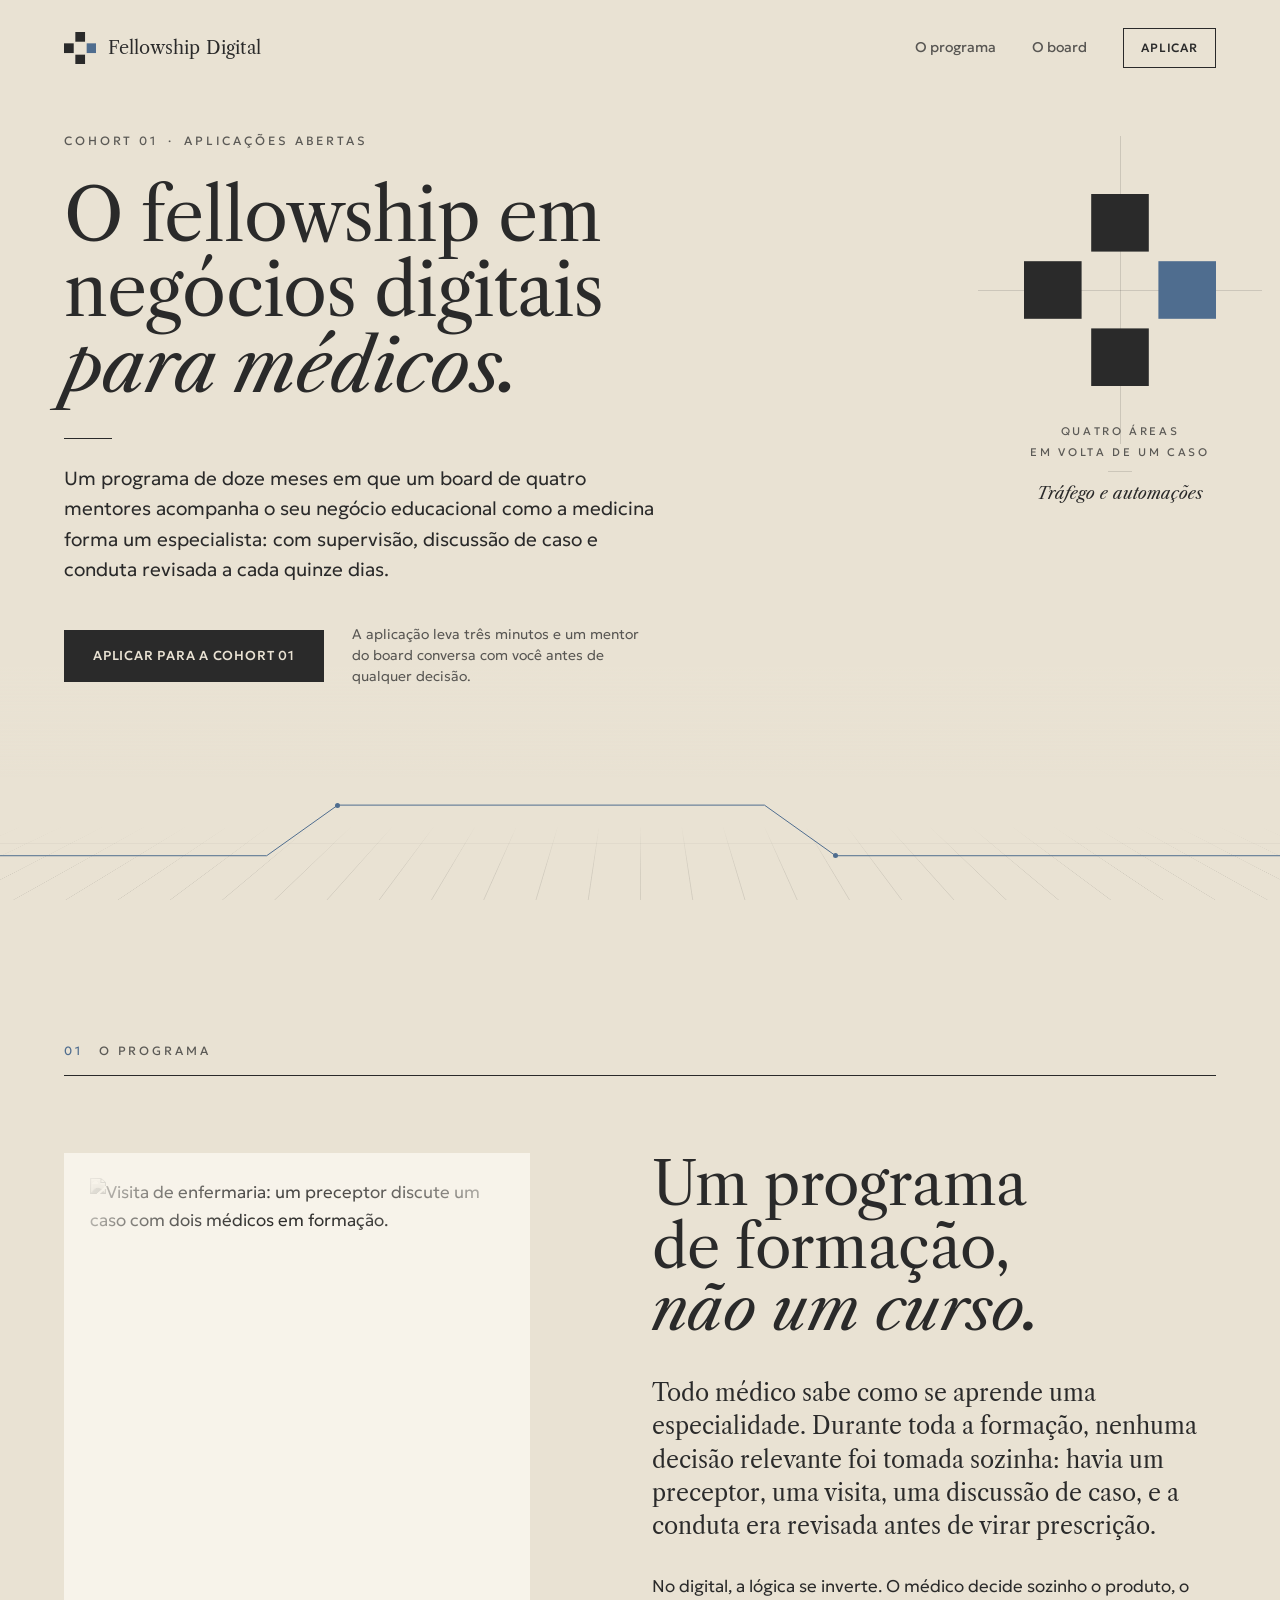
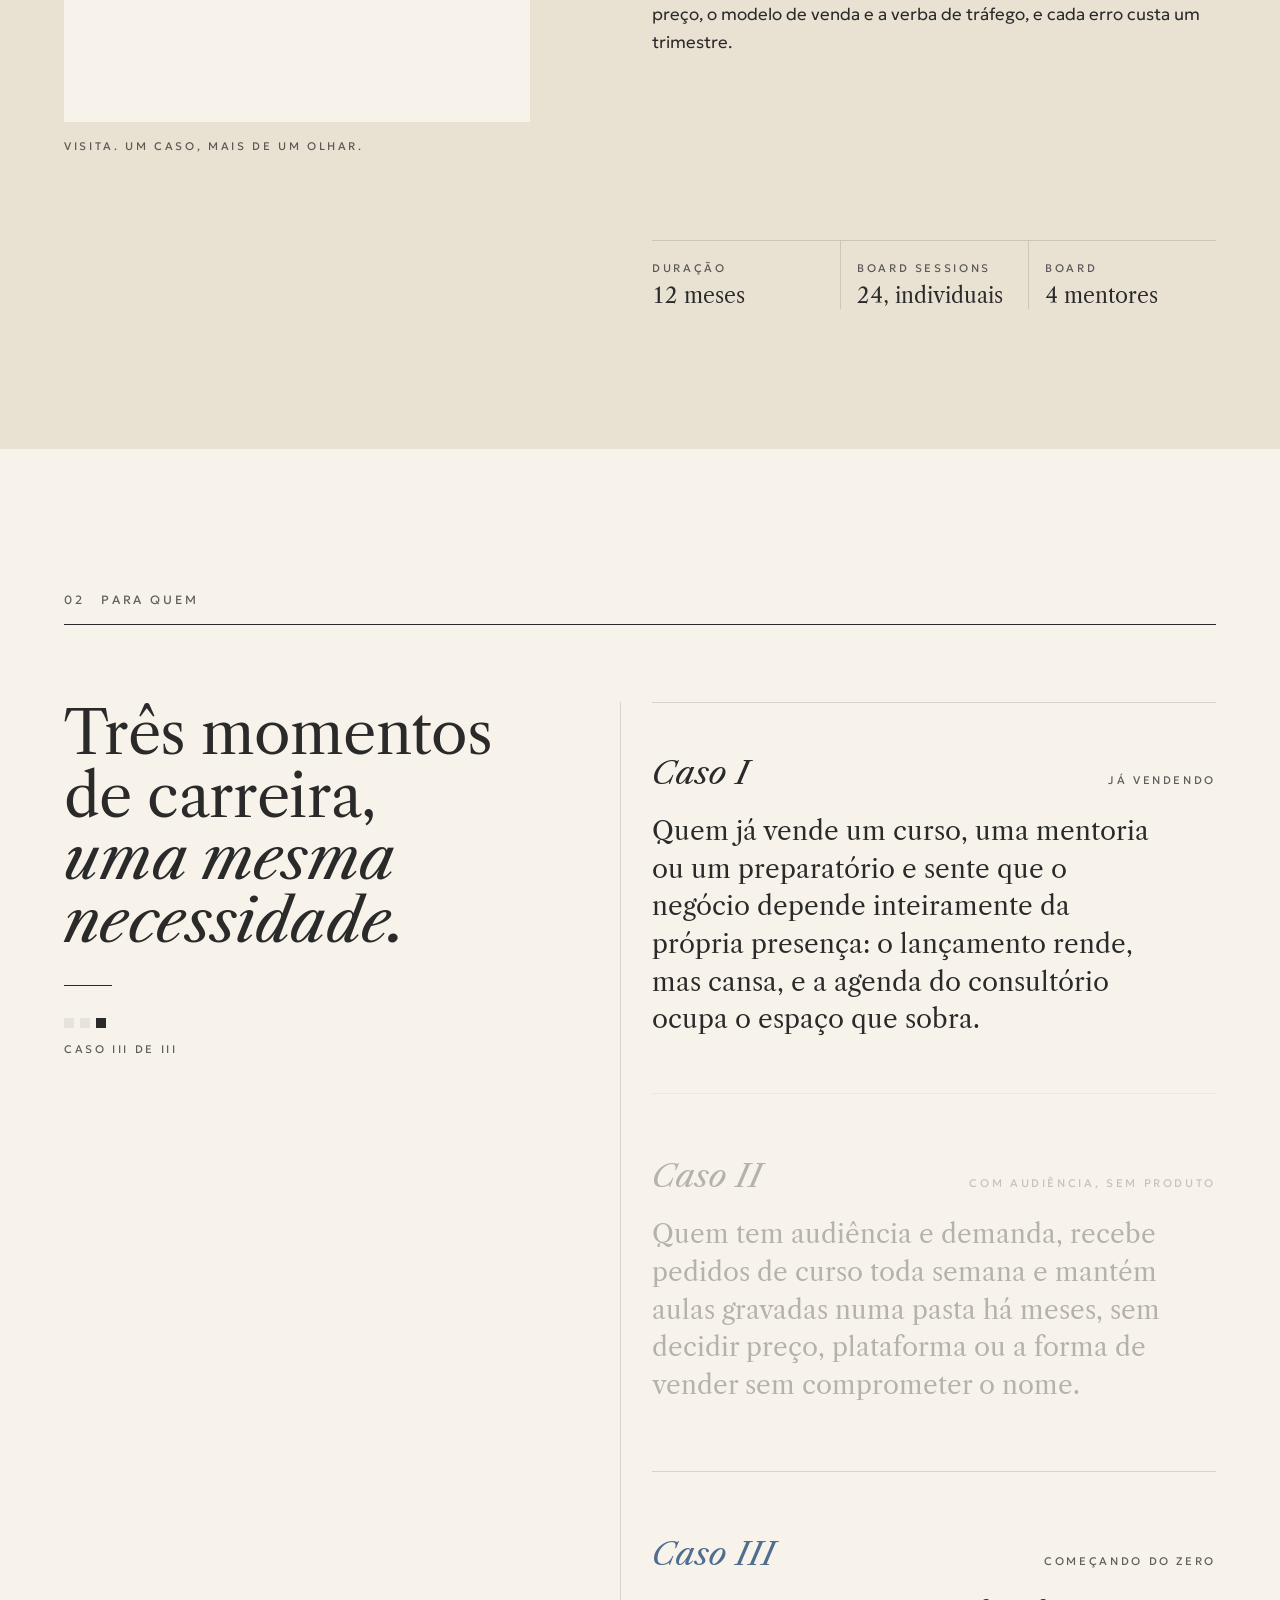
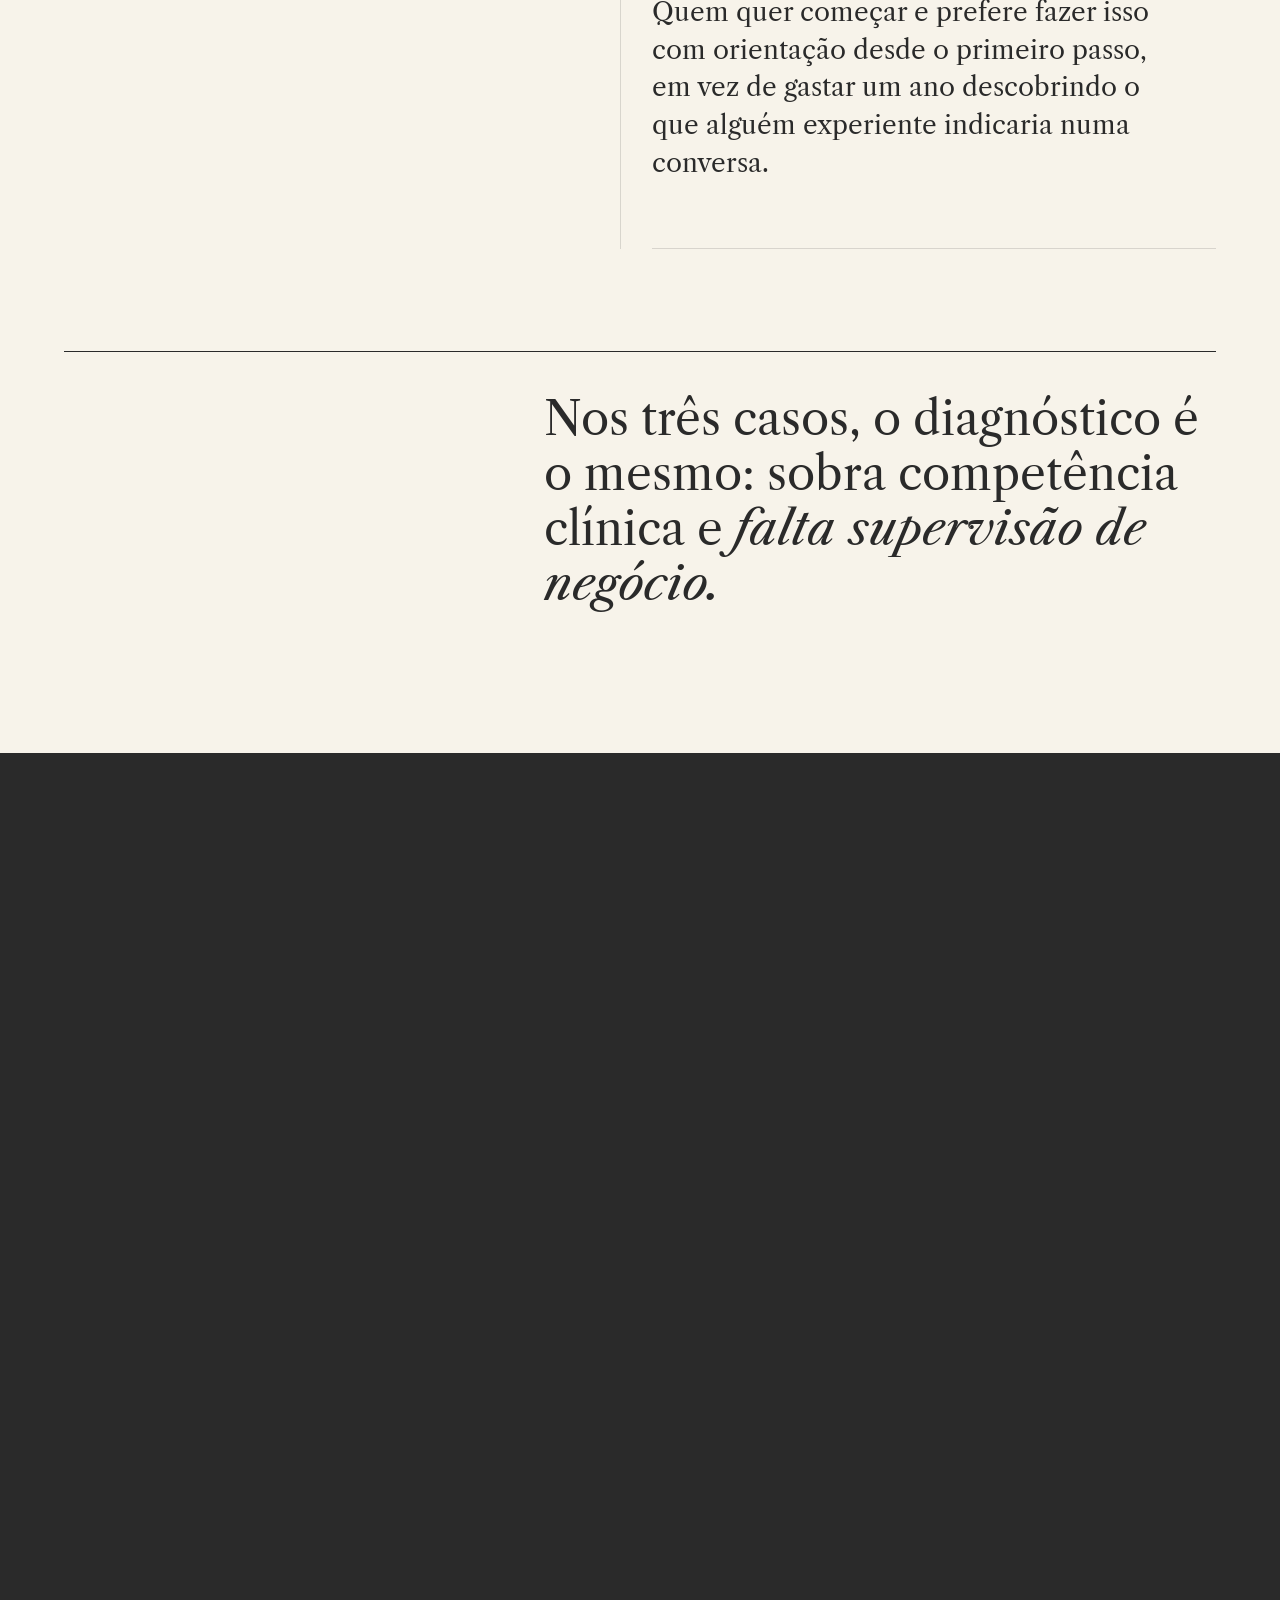
==== commit 82ca3df7: "Favicon da identidade nova e imagem de compartilhamento (og:image) Cruz sobre fundo osso em /icones/" ====
--- a/index.html
+++ b/index.html
@@ -5,15 +5,25 @@
   <meta name="viewport" content="width=device-width, initial-scale=1.0">
 
   <title>Fellowship Digital | O fellowship em negócios digitais para médicos</title>
-  <meta name="description" content="Programa de doze meses em que um board de quatro mentores acompanha o seu negócio educacional a cada quinze dias. Aplicações abertas para a cohort 01.">
-
+  <meta name="description" content="Um board de quatro mentores acompanha o seu negócio educacional por doze meses, com o produto no ar já no primeiro ciclo. Aplicação aberta para a cohort 01.">
+
+  <meta property="og:site_name" content="Fellowship Digital">
+  <meta property="og:locale" content="pt_BR">
   <meta property="og:title" content="Fellowship Digital | O fellowship em negócios digitais para médicos">
-  <meta property="og:description" content="Programa de doze meses em que um board de quatro mentores acompanha o seu negócio educacional a cada quinze dias. Aplicações abertas para a cohort 01.">
+  <meta property="og:description" content="Um board de quatro mentores acompanha o seu negócio educacional por doze meses, com o produto no ar já no primeiro ciclo. Aplicação aberta para a cohort 01.">
   <meta property="og:type" content="website">
   <meta property="og:url" content="https://fellowshipdigital.com.br/">
+  <meta property="og:image" content="https://fellowshipdigital.com.br/images/og-fellowship.png">
+  <meta property="og:image:width" content="1200">
+  <meta property="og:image:height" content="630">
+  <meta property="og:image:alt" content="Fellowship Digital: o fellowship em negócios digitais para médicos.">
+  <meta name="twitter:card" content="summary_large_image">
   <link rel="canonical" href="https://fellowshipdigital.com.br/">
 
-  <link rel="icon" type="image/svg+xml" href="/lp-v2/favicon.svg">
+  <link rel="icon" href="/favicon.ico" sizes="48x48">
+  <link rel="icon" type="image/svg+xml" href="/icones/favicon.svg">
+  <link rel="apple-touch-icon" href="/icones/apple-touch-icon.png">
+  <link rel="manifest" href="/site.webmanifest">
   <meta name="theme-color" content="#E9E2D3">
 
   <link rel="preload" href="/lp-v2/fonts/geologica.woff2" as="font" type="font/woff2" crossorigin>
